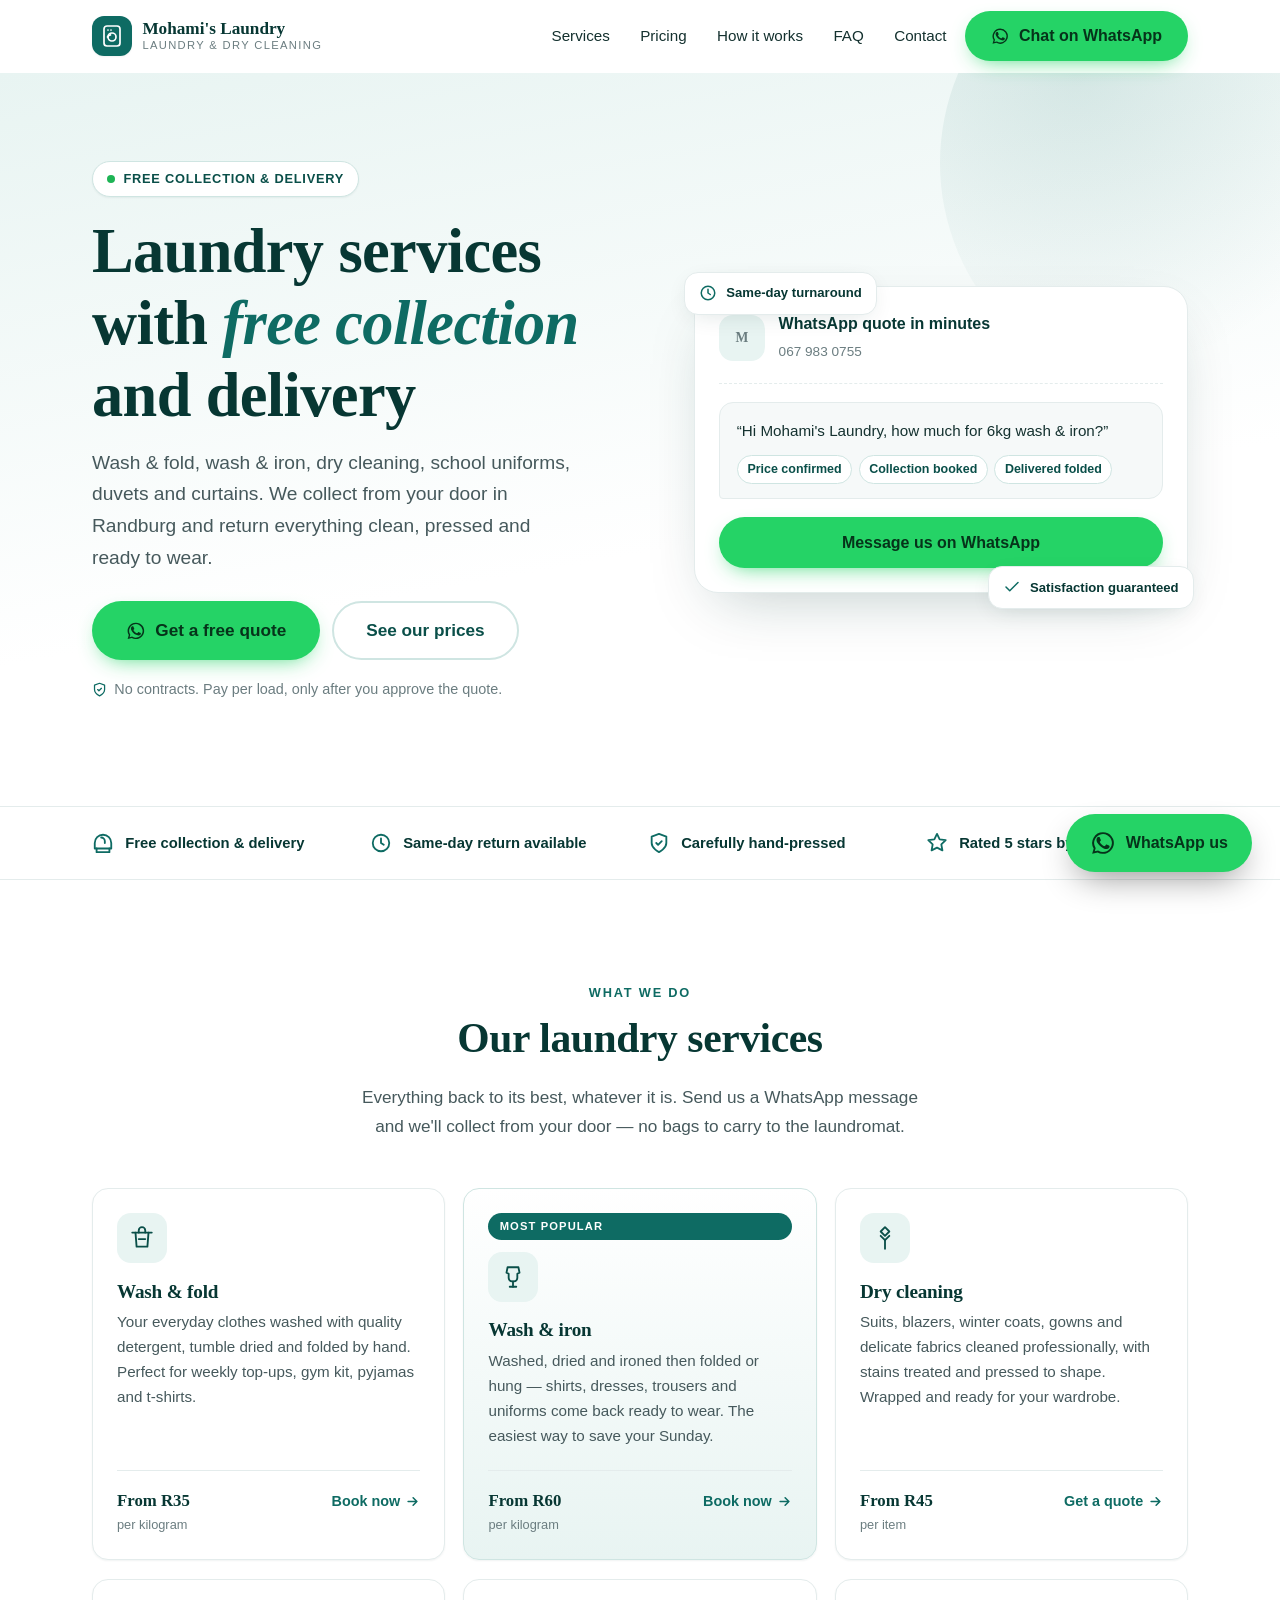
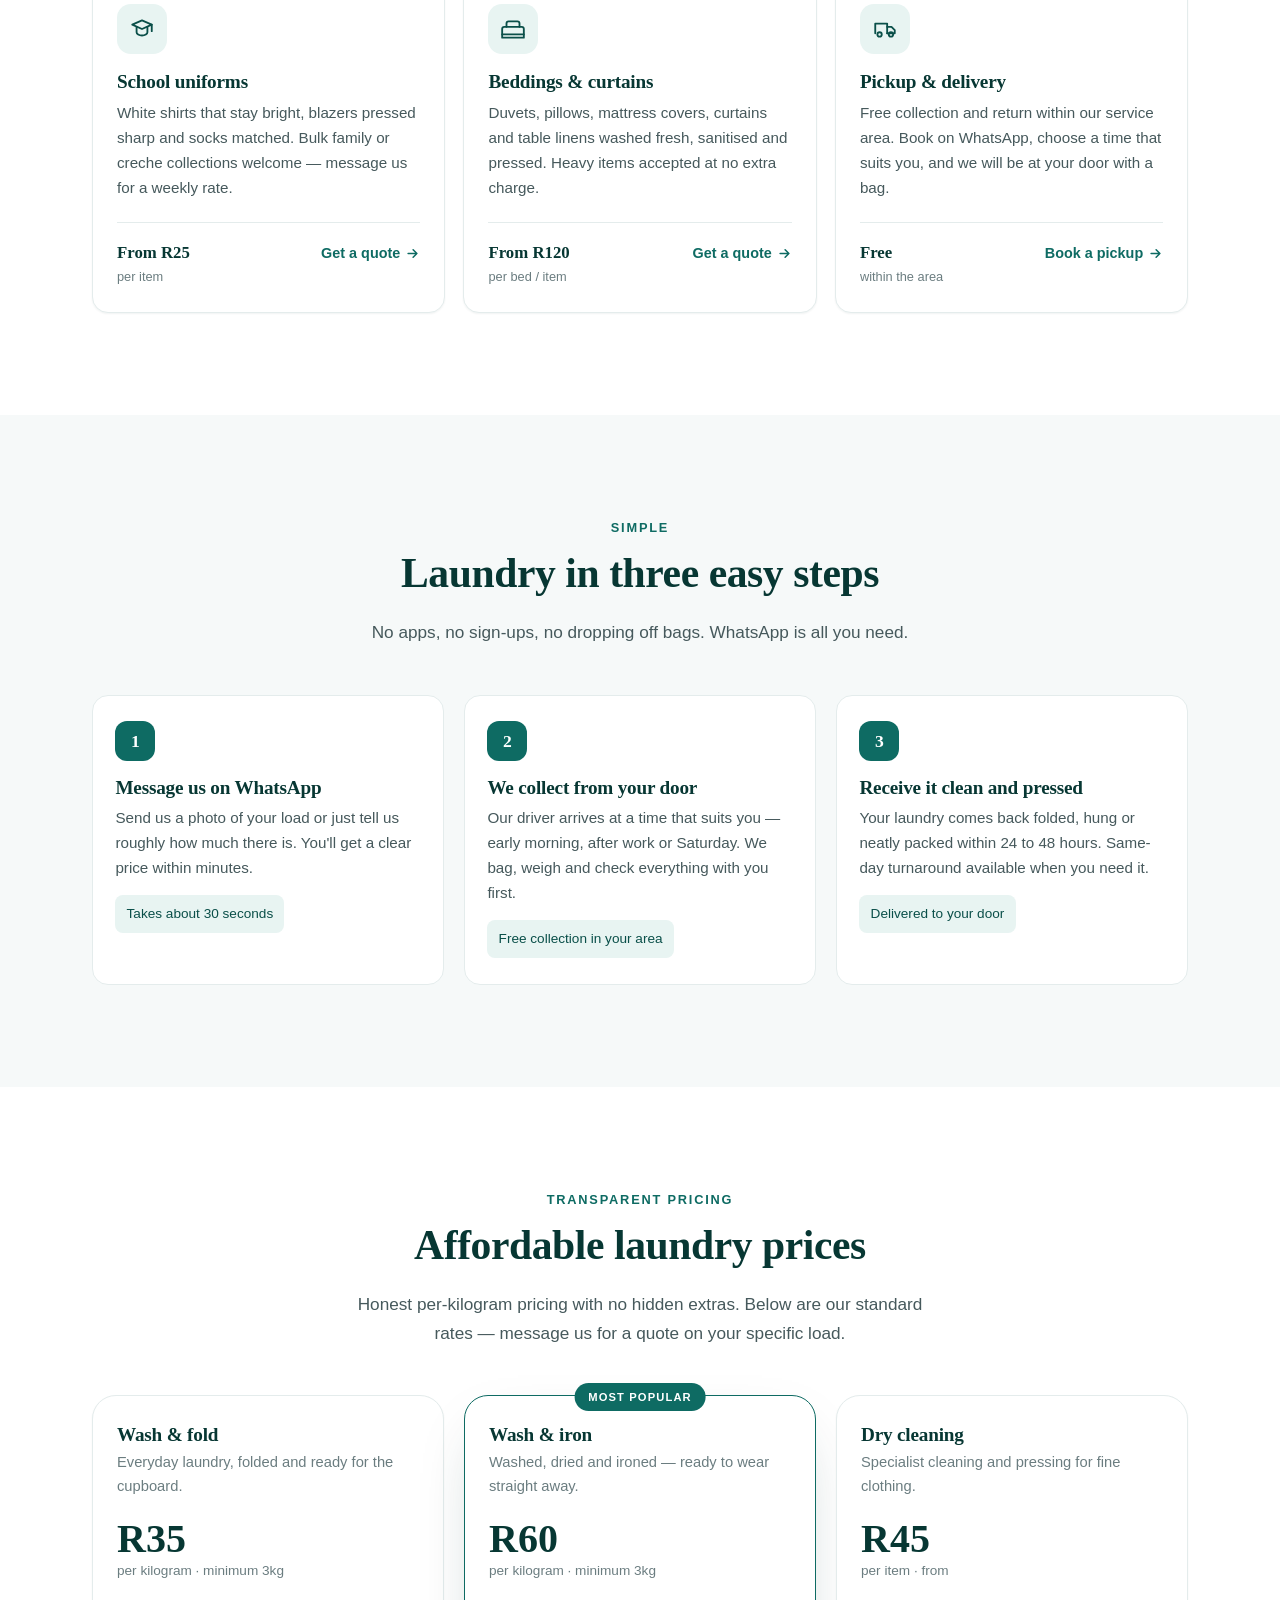
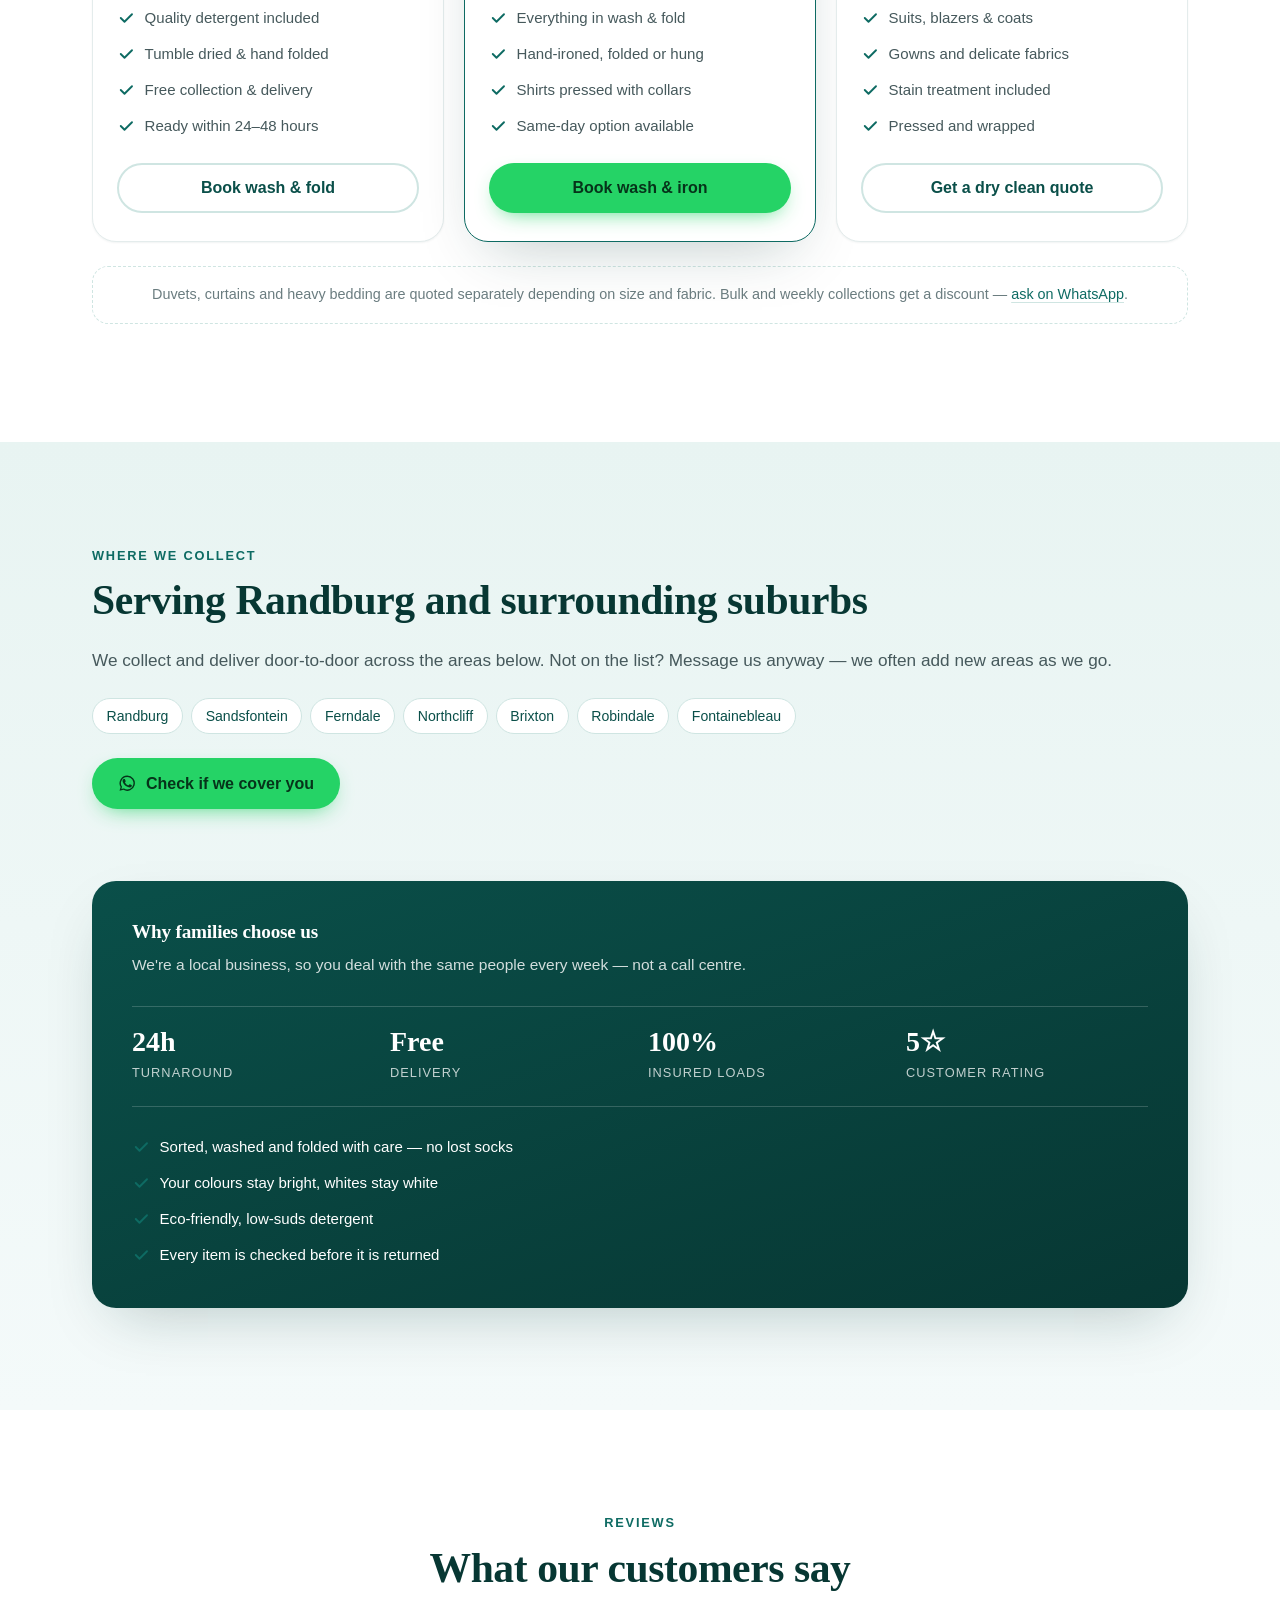
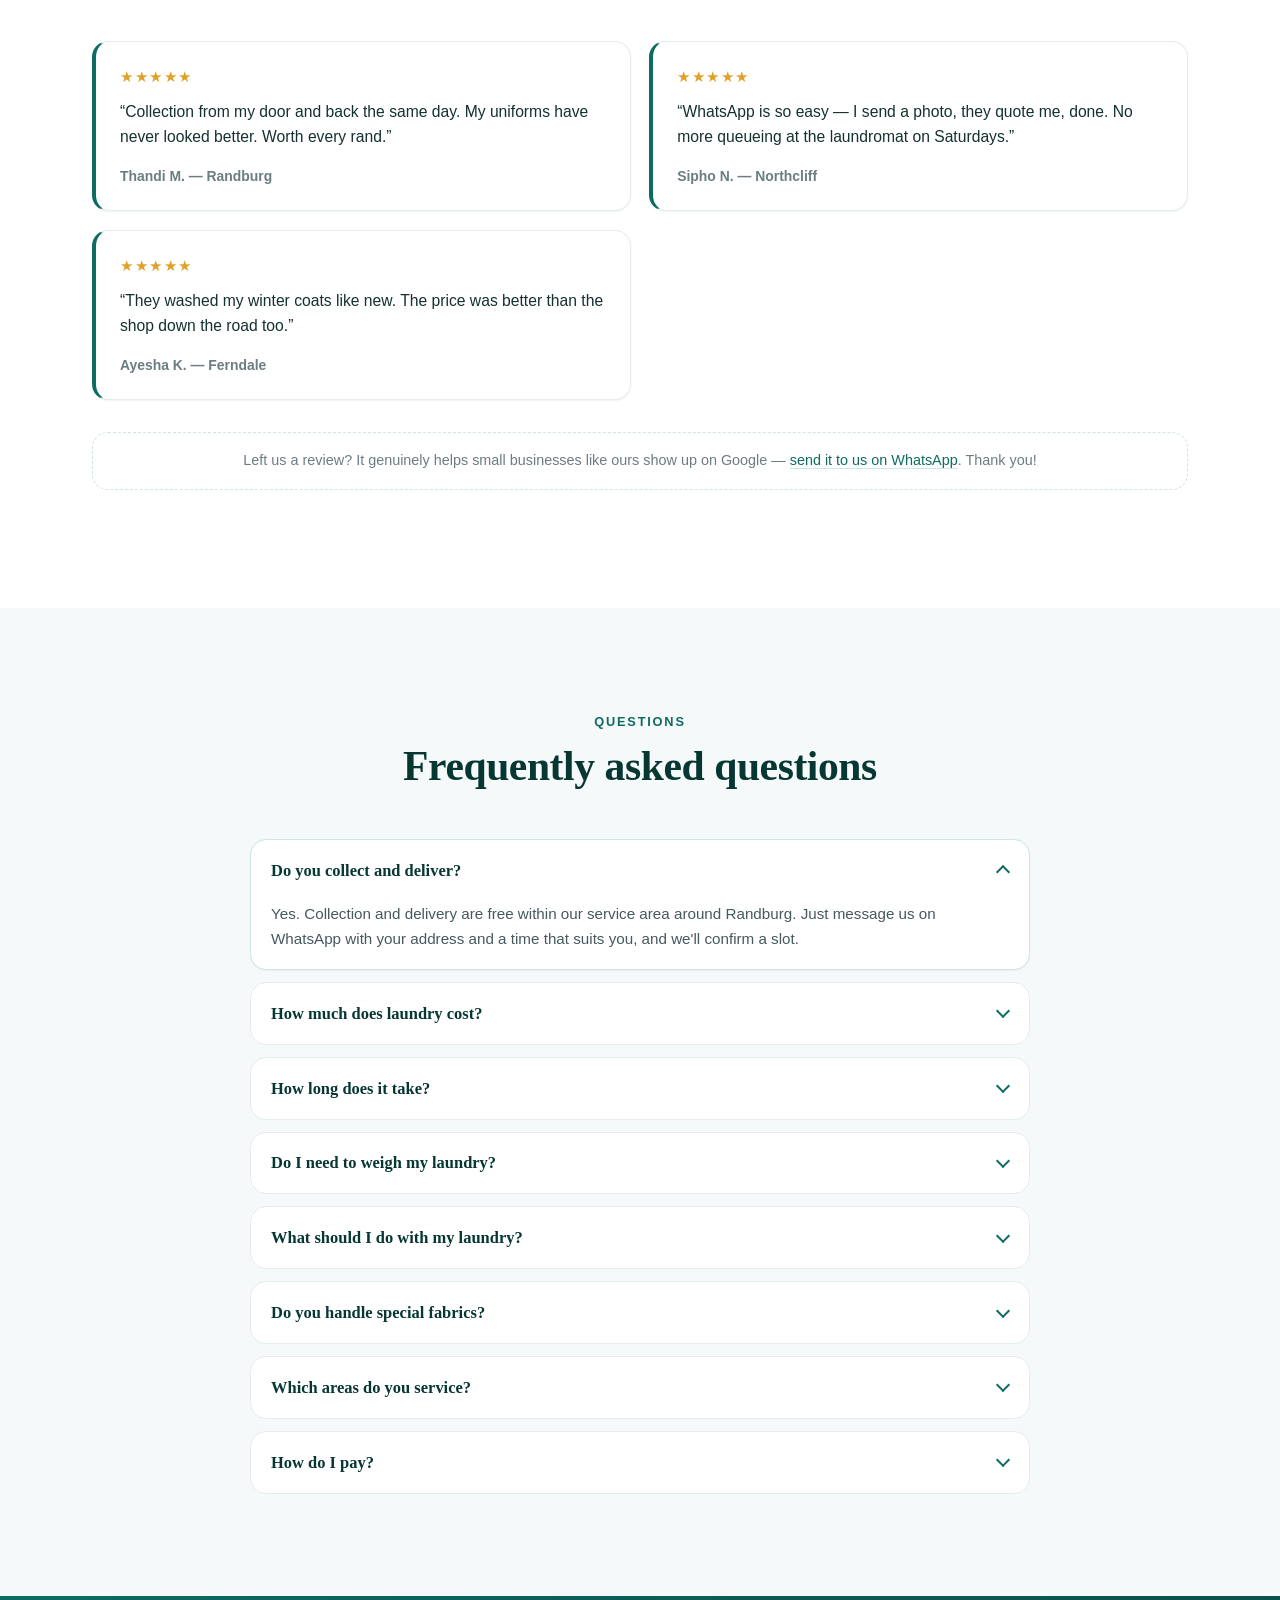
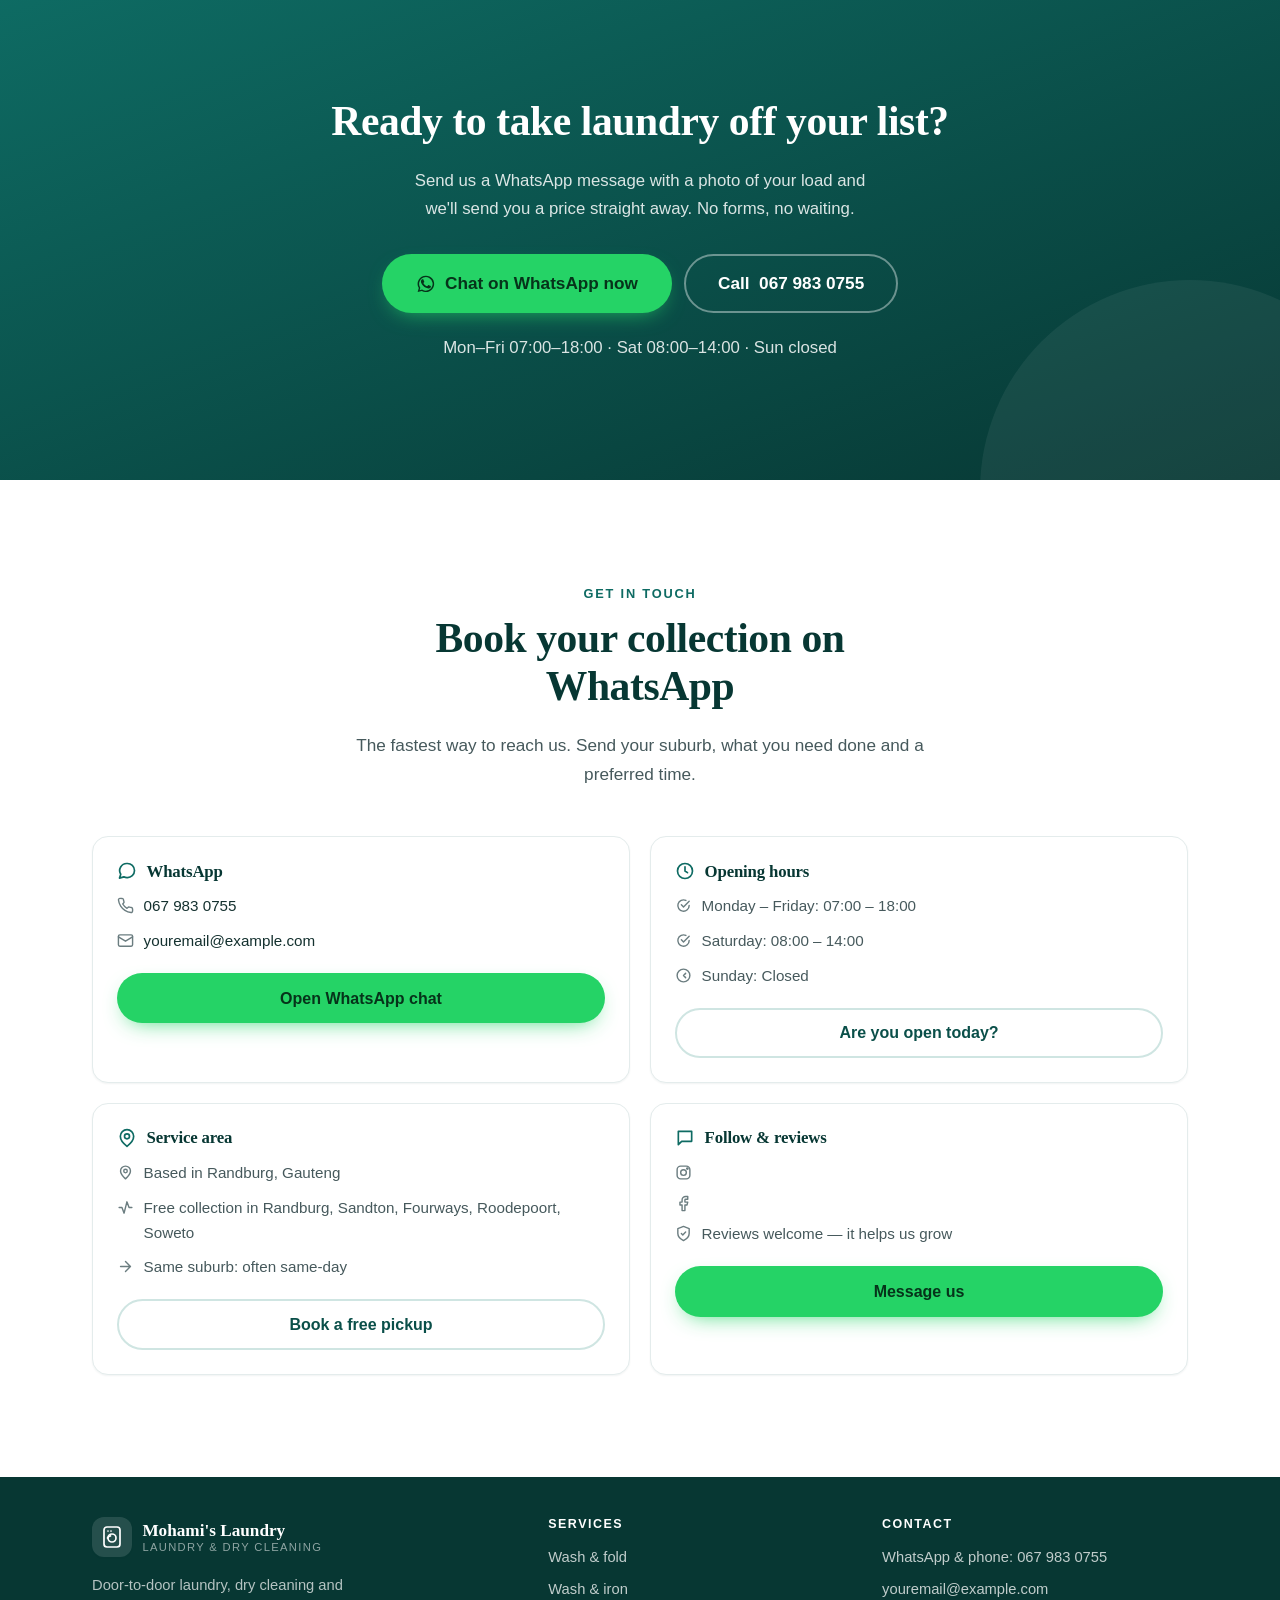
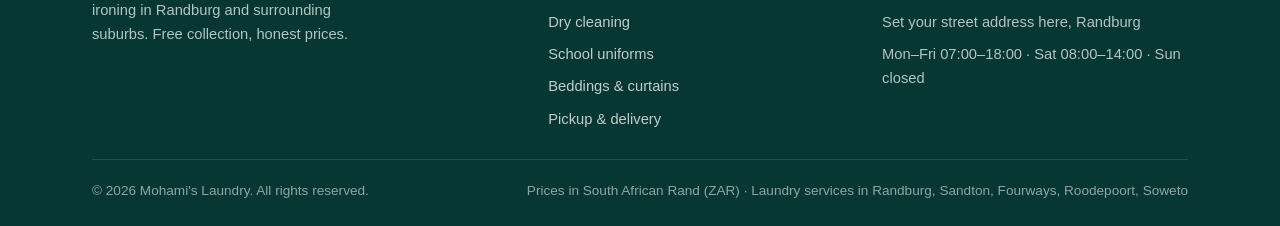
==== index.html @ dccacdc5 "Point canonical, sitemap and social tags at the live GitHub Pages URL" ====
<!DOCTYPE html>
<html lang="en-ZA">
<head>
<meta charset="utf-8">
<meta name="viewport" content="width=device-width, initial-scale=1">
<title>Laundry Services in Randburg | Mohami's Laundry</title>
<meta name="description" content="Free laundry collection &amp; delivery in Randburg, Sandton &amp; Fourways. Wash &amp; fold, wash &amp; iron, dry cleaning, school uniforms, duvets &amp; curtains. WhatsApp us for a free quote today.">
<meta name="keywords" content="laundry services, laundry delivery, wash and fold, wash and iron, ironing service, dry cleaning, school uniforms laundry, duvet washing, curtain washing, laundry collection Randburg, laundry near me">
<meta name="author" content="Mohami's Laundry">
<meta name="robots" content="index, follow, max-image-preview:large">
<meta name="theme-color" content="#0e6b63">

<!-- Local business hints for search engines -->
<meta name="geo.region" content="ZA-GP">
<meta name="geo.placename" content="Randburg">
<meta name="ICBM" content="region: ZA, locality: Randburg">

<!-- Open Graph / social sharing (WhatsApp previews look better with this) -->
<meta property="og:type" content="website">
<meta property="og:site_name" content="Mohami's Laundry">
<meta property="og:title" content="Laundry Services with Free Collection &amp; Delivery | Mohami's Laundry">
<meta property="og:description" content="Wash &amp; fold, wash &amp; iron, dry cleaning, school uniforms, duvets and curtains. Message us on WhatsApp for a free quote.">
<meta property="og:url" content="https://neomogorosi74.github.io/laundry/">
<meta property="og:image" content="https://neomogorosi74.github.io/laundry/og-image.png">
<meta property="og:locale" content="en_ZA">
<meta name="twitter:card" content="summary_large_image">
<meta name="twitter:title" content="Mohami's Laundry — Laundry Services with Free Collection &amp; Delivery">
<meta name="twitter:description" content="Wash &amp; fold, wash &amp; iron, dry cleaning, school uniforms, duvets and curtains. Free quote on WhatsApp.">
<meta name="twitter:image" content="https://neomogorosi74.github.io/laundry/og-image.png">

<link rel="canonical" href="https://neomogorosi74.github.io/laundry/">
<link rel="icon" href="favicon.svg" type="image/svg+xml">
<link rel="apple-touch-icon" href="favicon.svg">
<link rel="stylesheet" href="styles.css">
</head>
<body>

<a class="skip-link" href="#main">Skip to content</a>

<!-- ============================== HEADER ============================== -->
<header class="header">
  <div class="wrap header__inner">
    <a class="brand" href="#top">
      <span class="brand__mark" aria-hidden="true">
        <svg viewBox="0 0 24 24" fill="none" stroke="currentColor" stroke-width="1.7" stroke-linecap="round" stroke-linejoin="round">
          <rect x="4" y="2" width="16" height="20" rx="3"></rect>
          <circle cx="12" cy="13" r="4"></circle>
          <path d="M8 6h.01M11 6h.01M7.5 13a4.5 4.5 0 0 1 3-2.2"></path>
        </svg>
      </span>
      <span class="brand__text">
        <span class="brand__name" data-bind="business">Mohami's Laundry</span>
        <span class="brand__tag">Laundry &amp; Dry Cleaning</span>
      </span>
    </a>

    <nav class="nav" aria-label="Main">
      <a href="#services">Services</a>
      <a href="#pricing">Pricing</a>
      <a href="#how">How it works</a>
      <a href="#faq">FAQ</a>
      <a href="#contact">Contact</a>
    </nav>

    <a class="btn btn--wa header__cta" href="#contact" data-wa="default">
      <svg class="icon" viewBox="0 0 24 24" fill="currentColor" aria-hidden="true"><path d="M17.47 14.38c-.3-.15-1.76-.87-2.03-.97-.27-.1-.47-.15-.67.15-.2.3-.77.96-.94 1.16-.17.2-.35.22-.65.08-.3-.15-1.26-.46-2.4-1.48-.89-.79-1.49-1.77-1.66-2.07-.17-.3-.02-.46.13-.61.14-.13.3-.35.45-.52.15-.17.2-.3.3-.5.1-.2.05-.37-.02-.52-.08-.15-.67-1.61-.92-2.21-.24-.58-.49-.5-.67-.51h-.57c-.2 0-.52.07-.79.37-.27.3-1.04 1.02-1.04 2.48s1.06 2.88 1.21 3.08c.15.2 2.1 3.2 5.08 4.49.71.31 1.26.49 1.69.63.71.23 1.36.2 1.87.12.57-.09 1.76-.72 2.01-1.41.25-.7.25-1.29.17-1.42-.07-.13-.27-.2-.57-.35zM12 2a10 10 0 0 0-8.6 15.1L2 22l5.05-1.32A10 10 0 1 0 12 2zm0 18.2a8.2 8.2 0 0 1-4.18-1.15l-.3-.18-3.1.81.83-3.02-.2-.31A8.2 8.2 0 1 1 12 20.2z"/></svg>
      Chat on WhatsApp
    </a>

    <button class="burger" type="button" aria-expanded="false" aria-controls="mobile-menu" aria-label="Open menu">
      <span></span><span></span><span></span>
    </button>
  </div>

  <div class="mobile-menu" id="mobile-menu">
    <a href="#services">Services</a>
    <a href="#pricing">Pricing</a>
    <a href="#how">How it works</a>
    <a href="#faq">FAQ</a>
    <a href="#contact">Contact</a>
    <a class="btn btn--wa btn--block" href="#contact" data-wa="default">Chat on WhatsApp</a>
  </div>
</header>

<main id="main">
<span id="top"></span>

<!-- ============================== HERO ============================== -->
<section class="hero">
  <div class="wrap hero__inner">
    <div class="hero__copy">
      <span class="eyebrow"><span class="dot"></span> Free collection &amp; delivery</span>
      <h1>Laundry services with <em>free collection</em> and delivery</h1>
      <p class="hero__lead">
        Wash &amp; fold, wash &amp; iron, dry cleaning, school uniforms, duvets and curtains.
        We collect from your door in <span data-bind="city">Randburg</span> and return everything
        clean, pressed and ready to wear.
      </p>
      <div class="hero__actions">
        <a class="btn btn--wa btn--lg" href="#contact" data-wa="default">
          <svg class="icon" viewBox="0 0 24 24" fill="currentColor" aria-hidden="true"><path d="M17.47 14.38c-.3-.15-1.76-.87-2.03-.97-.27-.1-.47-.15-.67.15-.2.3-.77.96-.94 1.16-.17.2-.35.22-.65.08-.3-.15-1.26-.46-2.4-1.48-.89-.79-1.49-1.77-1.66-2.07-.17-.3-.02-.46.13-.61.14-.13.3-.35.45-.52.15-.17.2-.3.3-.5.1-.2.05-.37-.02-.52-.08-.15-.67-1.61-.92-2.21-.24-.58-.49-.5-.67-.51h-.57c-.2 0-.52.07-.79.37-.27.3-1.04 1.02-1.04 2.48s1.06 2.88 1.21 3.08c.15.2 2.1 3.2 5.08 4.49.71.31 1.26.49 1.69.63.71.23 1.36.2 1.87.12.57-.09 1.76-.72 2.01-1.41.25-.7.25-1.29.17-1.42-.07-.13-.27-.2-.57-.35zM12 2a10 10 0 0 0-8.6 15.1L2 22l5.05-1.32A10 10 0 1 0 12 2zm0 18.2a8.2 8.2 0 0 1-4.18-1.15l-.3-.18-3.1.81.83-3.02-.2-.31A8.2 8.2 0 1 1 12 20.2z"/></svg>
          Get a free quote
        </a>
        <a class="btn btn--ghost btn--lg" href="#pricing">See our prices</a>
      </div>
      <p class="hero__note">
        <svg viewBox="0 0 24 24" fill="none" stroke="currentColor" stroke-width="2" stroke-linecap="round" stroke-linejoin="round" aria-hidden="true"><path d="M12 22s8-4 8-10V5l-8-3-8 3v7c0 6 8 10 8 10z"/><path d="M9 12l2 2 4-4"/></svg>
        No contracts. Pay per load, only after you approve the quote.
      </p>
    </div>

    <div class="hero__media">
      <div class="hero__card">
        <div class="hero__card-head">
          <span class="hero__avatar" aria-hidden="true">M</span>
          <div>
            <strong>WhatsApp quote in minutes</strong>
            <span data-bind="phone">067 983 0755</span>
          </div>
        </div>
        <div class="hero__msg">
          &ldquo;Hi <span data-bind="business">Mohami's Laundry</span>, how much for 6kg wash &amp; iron?&rdquo;
          <div class="ticks">
            <span class="tick">Price confirmed</span>
            <span class="tick">Collection booked</span>
            <span class="tick">Delivered folded</span>
          </div>
        </div>
        <a class="btn btn--wa btn--block" href="#contact" data-wa="washIron">Message us on WhatsApp</a>
      </div>
      <span class="hero__float hero__float--tl" aria-hidden="true">
        <svg viewBox="0 0 24 24" fill="none" stroke="currentColor" stroke-width="2" stroke-linecap="round" stroke-linejoin="round"><circle cx="12" cy="12" r="9"/><path d="M12 7v5l3 2"/></svg>
        Same-day turnaround
      </span>
      <span class="hero__float hero__float--br" aria-hidden="true">
        <svg viewBox="0 0 24 24" fill="none" stroke="currentColor" stroke-width="2" stroke-linecap="round" stroke-linejoin="round"><path d="M20 6L9 17l-5-5"/></svg>
        Satisfaction guaranteed
      </span>
    </div>
  </div>
</section>

<!-- ============================== TRUST STRIP ============================== -->
<div class="trust">
  <div class="wrap trust__grid">
    <div class="trust__item">
      <svg viewBox="0 0 24 24" fill="none" stroke="currentColor" stroke-width="2" stroke-linecap="round" stroke-linejoin="round" aria-hidden="true"><path d="M5 18H3v-6a9 9 0 0 1 18 0v6h-2"/><path d="M5 18h14v4H5z"/><path d="M10 6a4 4 0 0 1 4 4v2"/></svg>
      Free collection &amp; delivery
    </div>
    <div class="trust__item">
      <svg viewBox="0 0 24 24" fill="none" stroke="currentColor" stroke-width="2" stroke-linecap="round" stroke-linejoin="round" aria-hidden="true"><circle cx="12" cy="12" r="9"/><path d="M12 7v5l3 2"/></svg>
      Same-day return available
    </div>
    <div class="trust__item">
      <svg viewBox="0 0 24 24" fill="none" stroke="currentColor" stroke-width="2" stroke-linecap="round" stroke-linejoin="round" aria-hidden="true"><path d="M12 22s8-4 8-10V5l-8-3-8 3v7c0 6 8 10 8 10z"/><path d="M9 12l2 2 4-4"/></svg>
      Carefully hand-pressed
    </div>
    <div class="trust__item">
      <svg viewBox="0 0 24 24" fill="none" stroke="currentColor" stroke-width="2" stroke-linecap="round" stroke-linejoin="round" aria-hidden="true"><path d="M12 2l2.9 6 6.6.9-4.8 4.6 1.2 6.5L12 17l-5.9 3 1.2-6.5L2.5 8.9 9.1 8z"/></svg>
      Rated 5 stars by customers
    </div>
  </div>
</div>

<!-- ============================== SERVICES ============================== -->
<section class="section" id="services">
  <div class="wrap">
    <div class="section__head section__head--center">
      <span class="section__kicker">What we do</span>
      <h2>Our laundry services</h2>
      <p class="lede">
        Everything back to its best, whatever it is. Send us a WhatsApp message and we'll
        collect from your door — no bags to carry to the laundromat.
      </p>
    </div>

    <div class="cards">
      <article class="card reveal" data-service="Wash and fold" data-service-desc="Everyday laundry washed, dried and neatly folded." data-service-price="From R35/kg">
        <div class="card__icon">
          <svg viewBox="0 0 24 24" fill="none" stroke="currentColor" stroke-width="1.7" stroke-linecap="round" stroke-linejoin="round" aria-hidden="true"><path d="M3 7h18"/><path d="M6 7l1 13h10l1-13"/><path d="M9 7V5a3 3 0 0 1 6 0v2"/><path d="M9 13h6"/></svg>
        </div>
        <h3>Wash &amp; fold</h3>
        <p>Your everyday clothes washed with quality detergent, tumble dried and folded by hand. Perfect for weekly top-ups, gym kit, pyjamas and t-shirts.</p>
        <div class="card__meta">
          <span class="card__price">From R35<small>per kilogram</small></span>
          <a class="card__link" href="#contact" data-wa="washFold">Book now
            <svg viewBox="0 0 24 24" fill="none" stroke="currentColor" stroke-width="2.5" stroke-linecap="round" stroke-linejoin="round" aria-hidden="true"><path d="M5 12h14M13 6l6 6-6 6"/></svg>
          </a>
        </div>
      </article>

      <article class="card card--feature reveal" data-service="Wash and iron" data-service-desc="Laundry washed, dried and ironed, folded and packed." data-service-price="From R60/kg">
        <span class="badge">Most popular</span>
        <div class="card__icon">
          <svg viewBox="0 0 24 24" fill="none" stroke="currentColor" stroke-width="1.7" stroke-linecap="round" stroke-linejoin="round" aria-hidden="true"><path d="M7 3h10l1 5-2 1v4a3 3 0 0 1-3 3h-2a3 3 0 0 1-3-3V9L6 8z"/><path d="M9 21h6"/><path d="M12 16v5"/></svg>
        </div>
        <h3>Wash &amp; iron</h3>
        <p>Washed, dried and ironed then folded or hung — shirts, dresses, trousers and uniforms come back ready to wear. The easiest way to save your Sunday.</p>
        <div class="card__meta">
          <span class="card__price">From R60<small>per kilogram</small></span>
          <a class="card__link" href="#contact" data-wa="washIron">Book now
            <svg viewBox="0 0 24 24" fill="none" stroke="currentColor" stroke-width="2.5" stroke-linecap="round" stroke-linejoin="round" aria-hidden="true"><path d="M5 12h14M13 6l6 6-6 6"/></svg>
          </a>
        </div>
      </article>

      <article class="card reveal" data-service="Dry cleaning" data-service-desc="Specialist dry cleaning for suits, coats, gowns and delicate fabrics." data-service-price="From R45/item">
        <div class="card__icon">
          <svg viewBox="0 0 24 24" fill="none" stroke="currentColor" stroke-width="1.7" stroke-linecap="round" stroke-linejoin="round" aria-hidden="true"><path d="M12 2l4 4-4 4-4-4z"/><path d="M8 10l4 4 4-4"/><path d="M12 14v8"/></svg>
        </div>
        <h3>Dry cleaning</h3>
        <p>Suits, blazers, winter coats, gowns and delicate fabrics cleaned professionally, with stains treated and pressed to shape. Wrapped and ready for your wardrobe.</p>
        <div class="card__meta">
          <span class="card__price">From R45<small>per item</small></span>
          <a class="card__link" href="#contact" data-wa="dryClean">Get a quote
            <svg viewBox="0 0 24 24" fill="none" stroke="currentColor" stroke-width="2.5" stroke-linecap="round" stroke-linejoin="round" aria-hidden="true"><path d="M5 12h14M13 6l6 6-6 6"/></svg>
          </a>
        </div>
      </article>

      <article class="card reveal" data-service="School uniforms" data-service-desc="Bulk washing and ironing of school wear, blazers and sports kit." data-service-price="From R25/item">
        <div class="card__icon">
          <svg viewBox="0 0 24 24" fill="none" stroke="currentColor" stroke-width="1.7" stroke-linecap="round" stroke-linejoin="round" aria-hidden="true"><path d="M3 8l9-4 9 4-9 4z"/><path d="M21 8v6"/><path d="M7 10v5c0 1.5 2.2 3 5 3s5-1.5 5-3v-5"/></svg>
        </div>
        <h3>School uniforms</h3>
        <p>White shirts that stay bright, blazers pressed sharp and socks matched. Bulk family or creche collections welcome — message us for a weekly rate.</p>
        <div class="card__meta">
          <span class="card__price">From R25<small>per item</small></span>
          <a class="card__link" href="#contact" data-wa="school">Get a quote
            <svg viewBox="0 0 24 24" fill="none" stroke="currentColor" stroke-width="2.5" stroke-linecap="round" stroke-linejoin="round" aria-hidden="true"><path d="M5 12h14M13 6l6 6-6 6"/></svg>
          </a>
        </div>
      </article>

      <article class="card reveal" data-service="Beddings and curtains" data-service-desc="Duvets, pillows, mattress covers, curtains and linen washed and pressed." data-service-price="From R120/bed">
        <div class="card__icon">
          <svg viewBox="0 0 24 24" fill="none" stroke="currentColor" stroke-width="1.7" stroke-linecap="round" stroke-linejoin="round" aria-hidden="true"><path d="M2 17v-5a2 2 0 0 1 2-2h16a2 2 0 0 1 2 2v5"/><path d="M2 17h20v3H2z"/><path d="M6 10V7a2 2 0 0 1 2-2h8a2 2 0 0 1 2 2v3"/></svg>
        </div>
        <h3>Beddings &amp; curtains</h3>
        <p>Duvets, pillows, mattress covers, curtains and table linens washed fresh, sanitised and pressed. Heavy items accepted at no extra charge.</p>
        <div class="card__meta">
          <span class="card__price">From R120<small>per bed / item</small></span>
          <a class="card__link" href="#contact" data-wa="bedding">Get a quote
            <svg viewBox="0 0 24 24" fill="none" stroke="currentColor" stroke-width="2.5" stroke-linecap="round" stroke-linejoin="round" aria-hidden="true"><path d="M5 12h14M13 6l6 6-6 6"/></svg>
          </a>
        </div>
      </article>

      <article class="card reveal" data-service="Collection and delivery" data-service-desc="Door-to-door laundry pickup and return, scheduled around your day." data-service-price="Free">
        <div class="card__icon">
          <svg viewBox="0 0 24 24" fill="none" stroke="currentColor" stroke-width="1.7" stroke-linecap="round" stroke-linejoin="round" aria-hidden="true"><path d="M3 16V7h11v9"/><path d="M14 10h4l3 3v3h-7"/><circle cx="7" cy="17" r="2"/><circle cx="17.5" cy="17" r="2"/></svg>
        </div>
        <h3>Pickup &amp; delivery</h3>
        <p>Free collection and return within our service area. Book on WhatsApp, choose a time that suits you, and we will be at your door with a bag.</p>
        <div class="card__meta">
          <span class="card__price">Free<small>within the area</small></span>
          <a class="card__link" href="#contact" data-wa="pickup">Book a pickup
            <svg viewBox="0 0 24 24" fill="none" stroke="currentColor" stroke-width="2.5" stroke-linecap="round" stroke-linejoin="round" aria-hidden="true"><path d="M5 12h14M13 6l6 6-6 6"/></svg>
          </a>
        </div>
      </article>
    </div>
  </div>
</section>

<!-- ============================== HOW IT WORKS ============================== -->
<section class="section section--alt" id="how">
  <div class="wrap">
    <div class="section__head section__head--center">
      <span class="section__kicker">Simple</span>
      <h2>Laundry in three easy steps</h2>
      <p class="lede">No apps, no sign-ups, no dropping off bags. WhatsApp is all you need.</p>
    </div>

    <div class="steps">
      <div class="step reveal">
        <div class="step__num" aria-hidden="true"></div>
        <h3>Message us on WhatsApp</h3>
        <p>Send us a photo of your load or just tell us roughly how much there is. You'll get a clear price within minutes.</p>
        <span class="step__hint">Takes about 30 seconds</span>
      </div>
      <div class="step reveal">
        <div class="step__num" aria-hidden="true"></div>
        <h3>We collect from your door</h3>
        <p>Our driver arrives at a time that suits you — early morning, after work or Saturday. We bag, weigh and check everything with you first.</p>
        <span class="step__hint">Free collection in your area</span>
      </div>
      <div class="step reveal">
        <div class="step__num" aria-hidden="true"></div>
        <h3>Receive it clean and pressed</h3>
        <p>Your laundry comes back folded, hung or neatly packed within 24 to 48 hours. Same-day turnaround available when you need it.</p>
        <span class="step__hint">Delivered to your door</span>
      </div>
    </div>
  </div>
</section>

<!-- ============================== PRICING ============================== -->
<section class="section" id="pricing">
  <div class="wrap">
    <div class="section__head section__head--center">
      <span class="section__kicker">Transparent pricing</span>
      <h2>Affordable laundry prices</h2>
      <p class="lede">
        Honest per-kilogram pricing with no hidden extras. Below are our standard rates —
        message us for a quote on your specific load.
      </p>
    </div>

    <div class="price-grid">
      <div class="price-card reveal">
        <h3>Wash &amp; fold</h3>
        <p>Everyday laundry, folded and ready for the cupboard.</p>
        <div class="price">R35<small>per kilogram &middot; minimum 3kg</small></div>
        <ul class="price-list">
          <li><svg viewBox="0 0 24 24" fill="none" stroke="currentColor" stroke-width="2.5" stroke-linecap="round" stroke-linejoin="round" aria-hidden="true"><path d="M5 12l5 5L20 7"/></svg> Quality detergent included</li>
          <li><svg viewBox="0 0 24 24" fill="none" stroke="currentColor" stroke-width="2.5" stroke-linecap="round" stroke-linejoin="round" aria-hidden="true"><path d="M5 12l5 5L20 7"/></svg> Tumble dried &amp; hand folded</li>
          <li><svg viewBox="0 0 24 24" fill="none" stroke="currentColor" stroke-width="2.5" stroke-linecap="round" stroke-linejoin="round" aria-hidden="true"><path d="M5 12l5 5L20 7"/></svg> Free collection &amp; delivery</li>
          <li><svg viewBox="0 0 24 24" fill="none" stroke="currentColor" stroke-width="2.5" stroke-linecap="round" stroke-linejoin="round" aria-hidden="true"><path d="M5 12l5 5L20 7"/></svg> Ready within 24&ndash;48 hours</li>
        </ul>
        <a class="btn btn--ghost btn--block" href="#contact" data-wa="washFold">Book wash &amp; fold</a>
      </div>

      <div class="price-card price-card--popular reveal">
        <h3>Wash &amp; iron</h3>
        <p>Washed, dried and ironed — ready to wear straight away.</p>
        <div class="price">R60<small>per kilogram &middot; minimum 3kg</small></div>
        <ul class="price-list">
          <li><svg viewBox="0 0 24 24" fill="none" stroke="currentColor" stroke-width="2.5" stroke-linecap="round" stroke-linejoin="round" aria-hidden="true"><path d="M5 12l5 5L20 7"/></svg> Everything in wash &amp; fold</li>
          <li><svg viewBox="0 0 24 24" fill="none" stroke="currentColor" stroke-width="2.5" stroke-linecap="round" stroke-linejoin="round" aria-hidden="true"><path d="M5 12l5 5L20 7"/></svg> Hand-ironed, folded or hung</li>
          <li><svg viewBox="0 0 24 24" fill="none" stroke="currentColor" stroke-width="2.5" stroke-linecap="round" stroke-linejoin="round" aria-hidden="true"><path d="M5 12l5 5L20 7"/></svg> Shirts pressed with collars</li>
          <li><svg viewBox="0 0 24 24" fill="none" stroke="currentColor" stroke-width="2.5" stroke-linecap="round" stroke-linejoin="round" aria-hidden="true"><path d="M5 12l5 5L20 7"/></svg> Same-day option available</li>
        </ul>
        <a class="btn btn--wa btn--block" href="#contact" data-wa="washIron">Book wash &amp; iron</a>
      </div>

      <div class="price-card reveal">
        <h3>Dry cleaning</h3>
        <p>Specialist cleaning and pressing for fine clothing.</p>
        <div class="price">R45<small>per item &middot; from</small></div>
        <ul class="price-list">
          <li><svg viewBox="0 0 24 24" fill="none" stroke="currentColor" stroke-width="2.5" stroke-linecap="round" stroke-linejoin="round" aria-hidden="true"><path d="M5 12l5 5L20 7"/></svg> Suits, blazers &amp; coats</li>
          <li><svg viewBox="0 0 24 24" fill="none" stroke="currentColor" stroke-width="2.5" stroke-linecap="round" stroke-linejoin="round" aria-hidden="true"><path d="M5 12l5 5L20 7"/></svg> Gowns and delicate fabrics</li>
          <li><svg viewBox="0 0 24 24" fill="none" stroke="currentColor" stroke-width="2.5" stroke-linecap="round" stroke-linejoin="round" aria-hidden="true"><path d="M5 12l5 5L20 7"/></svg> Stain treatment included</li>
          <li><svg viewBox="0 0 24 24" fill="none" stroke="currentColor" stroke-width="2.5" stroke-linecap="round" stroke-linejoin="round" aria-hidden="true"><path d="M5 12l5 5L20 7"/></svg> Pressed and wrapped</li>
        </ul>
        <a class="btn btn--ghost btn--block" href="#contact" data-wa="dryClean">Get a dry clean quote</a>
      </div>
    </div>

    <p class="price-note">
      Duvets, curtains and heavy bedding are quoted separately depending on size and fabric.
      Bulk and weekly collections get a discount — <a href="#contact" data-wa="default">ask on WhatsApp</a>.
    </p>
  </div>
</section>

<!-- ============================== AREAS / WHY US ============================== -->
<section class="section section--tint" id="areas">
  <div class="wrap split">
    <div>
      <span class="section__kicker">Where we collect</span>
      <h2>Serving <span data-bind="city">Randburg</span> and surrounding suburbs</h2>
      <p class="lede">
        We collect and deliver door-to-door across the areas below. Not on the list?
        Message us anyway — we often add new areas as we go.
      </p>
      <div class="areas" data-bind="areas"></div>
      <p style="margin-top:1.5rem">
        <a class="btn btn--wa" href="#contact" data-wa="pickup">
          <svg class="icon" viewBox="0 0 24 24" fill="currentColor" aria-hidden="true"><path d="M17.47 14.38c-.3-.15-1.76-.87-2.03-.97-.27-.1-.47-.15-.67.15-.2.3-.77.96-.94 1.16-.17.2-.35.22-.65.08-.3-.15-1.26-.46-2.4-1.48-.89-.79-1.49-1.77-1.66-2.07-.17-.3-.02-.46.13-.61.14-.13.3-.35.45-.52.15-.17.2-.3.3-.5.1-.2.05-.37-.02-.52-.08-.15-.67-1.61-.92-2.21-.24-.58-.49-.5-.67-.51h-.57c-.2 0-.52.07-.79.37-.27.3-1.04 1.02-1.04 2.48s1.06 2.88 1.21 3.08c.15.2 2.1 3.2 5.08 4.49.71.31 1.26.49 1.69.63.71.23 1.36.2 1.87.12.57-.09 1.76-.72 2.01-1.41.25-.7.25-1.29.17-1.42-.07-.13-.27-.2-.57-.35zM12 2a10 10 0 0 0-8.6 15.1L2 22l5.05-1.32A10 10 0 1 0 12 2zm0 18.2a8.2 8.2 0 0 1-4.18-1.15l-.3-.18-3.1.81.83-3.02-.2-.31A8.2 8.2 0 1 1 12 20.2z"/></svg>
          Check if we cover you
        </a>
      </p>
    </div>

    <div class="coverage-card">
      <h3>Why families choose us</h3>
      <p>We're a local business, so you deal with the same people every week — not a call centre.</p>
      <div class="stat-row">
        <div class="stat"><strong>24h</strong><span>Turnaround</span></div>
        <div class="stat"><strong>Free</strong><span>Delivery</span></div>
        <div class="stat"><strong>100%</strong><span>Insured loads</span></div>
        <div class="stat"><strong>5&star;</strong><span>Customer rating</span></div>
      </div>
      <ul class="price-list" style="margin:0">
        <li><svg viewBox="0 0 24 24" fill="none" stroke="currentColor" stroke-width="2.5" stroke-linecap="round" stroke-linejoin="round" aria-hidden="true"><path d="M5 12l5 5L20 7"/></svg> Sorted, washed and folded with care — no lost socks</li>
        <li><svg viewBox="0 0 24 24" fill="none" stroke="currentColor" stroke-width="2.5" stroke-linecap="round" stroke-linejoin="round" aria-hidden="true"><path d="M5 12l5 5L20 7"/></svg> Your colours stay bright, whites stay white</li>
        <li><svg viewBox="0 0 24 24" fill="none" stroke="currentColor" stroke-width="2.5" stroke-linecap="round" stroke-linejoin="round" aria-hidden="true"><path d="M5 12l5 5L20 7"/></svg> Eco-friendly, low-suds detergent</li>
        <li><svg viewBox="0 0 24 24" fill="none" stroke="currentColor" stroke-width="2.5" stroke-linecap="round" stroke-linejoin="round" aria-hidden="true"><path d="M5 12l5 5L20 7"/></svg> Every item is checked before it is returned</li>
      </ul>
    </div>
  </div>
</section>

<!-- ============================== TESTIMONIALS ============================== -->
<section class="section" id="reviews">
  <div class="wrap">
    <div class="section__head section__head--center">
      <span class="section__kicker">Reviews</span>
      <h2>What our customers say</h2>
    </div>
    <div class="quotes">
      <div class="quote reveal">
        <div class="quote__stars" aria-label="5 out of 5 stars">★★★★★</div>
        <p>&ldquo;Collection from my door and back the same day. My uniforms have never looked better. Worth every rand.&rdquo;</p>
        <footer>Thandi M. — Randburg</footer>
      </div>
      <div class="quote reveal">
        <div class="quote__stars" aria-label="5 out of 5 stars">★★★★★</div>
        <p>&ldquo;WhatsApp is so easy — I send a photo, they quote me, done. No more queueing at the laundromat on Saturdays.&rdquo;</p>
        <footer>Sipho N. — Northcliff</footer>
      </div>
      <div class="quote reveal">
        <div class="quote__stars" aria-label="5 out of 5 stars">★★★★★</div>
        <p>&ldquo;They washed my winter coats like new. The price was better than the shop down the road too.&rdquo;</p>
        <footer>Ayesha K. — Ferndale</footer>
      </div>
    </div>
    <p class="price-note" style="margin-top:2rem">
      Left us a review? It genuinely helps small businesses like ours show up on Google —
      <a href="#contact" data-wa="default">send it to us on WhatsApp</a>. Thank you!
    </p>
  </div>
</section>

<!-- ============================== FAQ ============================== -->
<section class="section section--alt" id="faq">
  <div class="wrap">
    <div class="section__head section__head--center">
      <span class="section__kicker">Questions</span>
      <h2>Frequently asked questions</h2>
    </div>

    <div class="faq">
      <details class="reveal" open>
        <summary>Do you collect and deliver?</summary>
        <p class="faq__answer">Yes. Collection and delivery are free within our service area around <span data-bind="city">Randburg</span>. Just message us on WhatsApp with your address and a time that suits you, and we'll confirm a slot.</p>
      </details>
      <details class="reveal">
        <summary>How much does laundry cost?</summary>
        <p class="faq__answer">Wash and fold starts at R35 per kilogram and wash and iron at R60 per kilogram, with dry cleaning from R45 per item. Duvets, curtains and other bulky items are quoted individually. We confirm the full price with you on WhatsApp before we start, so there are no surprises.</p>
      </details>
      <details class="reveal">
        <summary>How long does it take?</summary>
        <p class="faq__answer">Standard turnaround is 24 to 48 hours. Same-day collection and return is available for most orders — book before 10am and we will aim to have your laundry back that afternoon.</p>
      </details>
      <details class="reveal">
        <summary>Do I need to weigh my laundry?</summary>
        <p class="faq__answer">No. Our driver weighs your bag at collection, itemises it with you, and you approve the price before anything is washed. You only pay for what you actually hand over.</p>
      </details>
      <details class="reveal">
        <summary>What should I do with my laundry?</summary>
        <p class="faq__answer">Put it in any bag and leave a note of anything that needs special attention — a stubborn stain, an item you would rather not tumble dry, or a shirt you want extra sharp. If you are unsure, WhatsApp us a photo first.</p>
      </details>
      <details class="reveal">
        <summary>Do you handle special fabrics?</summary>
        <p class="faq__answer">Yes. We dry clean suits, blazers, coats, gowns and delicate fabrics, and we wash and press heavy bedding, curtains and linen. Tell us the fabric if you are unsure and we will advise you on the safest option.</p>
      </details>
      <details class="reveal">
        <summary>Which areas do you service?</summary>
        <p class="faq__answer">We cover <span data-bind="city">Randburg</span> and the surrounding suburbs including <span data-bind="areaKeywords">Randburg, Sandton, Fourways, Roodepoort, Soweto</span>. If your area is not listed, message us — we are often able to add new collection routes.</p>
      </details>
      <details class="reveal">
        <summary>How do I pay?</summary>
        <p class="faq__answer">We accept cash on collection, EFT and card payment on delivery. For regular weekly collections we can set up a monthly invoice. Ask us on WhatsApp for the details.</p>
      </details>
    </div>
  </div>
</section>

<!-- ============================== CTA ============================== -->
<section class="section cta">
  <div class="wrap">
    <h2>Ready to take laundry off your list?</h2>
    <p>Send us a WhatsApp message with a photo of your load and we'll send you a price straight away. No forms, no waiting.</p>
    <div class="cta__actions">
      <a class="btn btn--wa btn--lg" href="#contact" data-wa="default">
        <svg class="icon" viewBox="0 0 24 24" fill="currentColor" aria-hidden="true"><path d="M17.47 14.38c-.3-.15-1.76-.87-2.03-.97-.27-.1-.47-.15-.67.15-.2.3-.77.96-.94 1.16-.17.2-.35.22-.65.08-.3-.15-1.26-.46-2.4-1.48-.89-.79-1.49-1.77-1.66-2.07-.17-.3-.02-.46.13-.61.14-.13.3-.35.45-.52.15-.17.2-.3.3-.5.1-.2.05-.37-.02-.52-.08-.15-.67-1.61-.92-2.21-.24-.58-.49-.5-.67-.51h-.57c-.2 0-.52.07-.79.37-.27.3-1.04 1.02-1.04 2.48s1.06 2.88 1.21 3.08c.15.2 2.1 3.2 5.08 4.49.71.31 1.26.49 1.69.63.71.23 1.36.2 1.87.12.57-.09 1.76-.72 2.01-1.41.25-.7.25-1.29.17-1.42-.07-.13-.27-.2-.57-.35zM12 2a10 10 0 0 0-8.6 15.1L2 22l5.05-1.32A10 10 0 1 0 12 2zm0 18.2a8.2 8.2 0 0 1-4.18-1.15l-.3-.18-3.1.81.83-3.02-.2-.31A8.2 8.2 0 1 1 12 20.2z"/></svg>
        Chat on WhatsApp now
      </a>
      <a class="btn btn--ghost btn--lg" href="#contact" data-tel>Call <span data-bind="phone">067 983 0755</span></a>
    </div>
    <p class="cta__small" data-bind="hours">Mon–Fri 07:00–18:00 · Sat 08:00–14:00 · Sun closed</p>
  </div>
</section>

<!-- ============================== CONTACT ============================== -->
<section class="section" id="contact">
  <div class="wrap">
    <div class="section__head section__head--center">
      <span class="section__kicker">Get in touch</span>
      <h2>Book your collection on WhatsApp</h2>
      <p class="lede">The fastest way to reach us. Send your suburb, what you need done and a preferred time.</p>
    </div>

    <div class="contact-grid">
      <div class="contact-card reveal">
        <h3>
          <svg viewBox="0 0 24 24" fill="none" stroke="currentColor" stroke-width="2" stroke-linecap="round" stroke-linejoin="round" aria-hidden="true"><path d="M21 11.5a8.4 8.4 0 0 1-9 8.4 8.4 8.4 0 0 1-3.8-.9L3 20.5l1.5-4.7A8.4 8.4 0 0 1 12 3a8.4 8.4 0 0 1 9 8.5z"/></svg>
          WhatsApp
        </h3>
        <ul class="contact-list">
          <li>
            <svg viewBox="0 0 24 24" fill="none" stroke="currentColor" stroke-width="2" stroke-linecap="round" stroke-linejoin="round" aria-hidden="true"><path d="M22 16.9v3a2 2 0 0 1-2.2 2 19.8 19.8 0 0 1-8.6-3.1 19.5 19.5 0 0 1-6-6A19.8 19.8 0 0 1 2.1 4.2 2 2 0 0 1 4.1 2h3a2 2 0 0 1 2 1.7c.1 1 .4 1.9.7 2.8a2 2 0 0 1-.5 2.1L8.1 9.9a16 16 0 0 0 6 6l1.3-1.2a2 2 0 0 1 2.1-.5c.9.3 1.8.6 2.8.7a2 2 0 0 1 1.7 2z"/></svg>
            <a data-tel href="#contact"><span data-bind="phone">067 983 0755</span></a>
          </li>
          <li>
            <svg viewBox="0 0 24 24" fill="none" stroke="currentColor" stroke-width="2" stroke-linecap="round" stroke-linejoin="round" aria-hidden="true"><rect x="2" y="4" width="20" height="16" rx="2"/><path d="M2 7l10 6 10-6"/></svg>
            <a data-mail href="mailto:youremail@example.com"><span data-bind="email">youremail@example.com</span></a>
          </li>
        </ul>
        <a class="btn btn--wa btn--block" style="margin-top:1.25rem" href="#contact" data-wa="default">Open WhatsApp chat</a>
      </div>

      <div class="contact-card reveal">
        <h3>
          <svg viewBox="0 0 24 24" fill="none" stroke="currentColor" stroke-width="2" stroke-linecap="round" stroke-linejoin="round" aria-hidden="true"><circle cx="12" cy="12" r="9"/><path d="M12 7v5l3 2"/></svg>
          Opening hours
        </h3>
        <ul class="contact-list">
          <li><svg viewBox="0 0 24 24" fill="none" stroke="currentColor" stroke-width="2" stroke-linecap="round" stroke-linejoin="round" aria-hidden="true"><path d="M9 11l3 3 8-8"/><path d="M20 12a8 8 0 1 1-4.6-7.2"/></svg><span>Monday &ndash; Friday: 07:00 &ndash; 18:00</span></li>
          <li><svg viewBox="0 0 24 24" fill="none" stroke="currentColor" stroke-width="2" stroke-linecap="round" stroke-linejoin="round" aria-hidden="true"><path d="M9 11l3 3 8-8"/><path d="M20 12a8 8 0 1 1-4.6-7.2"/></svg><span>Saturday: 08:00 &ndash; 14:00</span></li>
          <li><svg viewBox="0 0 24 24" fill="none" stroke="currentColor" stroke-width="2" stroke-linecap="round" stroke-linejoin="round" aria-hidden="true"><circle cx="12" cy="12" r="9"/><path d="M15 9l-3 3 3 3"/></svg><span>Sunday: Closed</span></li>
        </ul>
        <a class="btn btn--ghost btn--block" style="margin-top:1.25rem" href="#contact" data-wa="hours">Are you open today?</a>
      </div>

      <div class="contact-card reveal">
        <h3>
          <svg viewBox="0 0 24 24" fill="none" stroke="currentColor" stroke-width="2" stroke-linecap="round" stroke-linejoin="round" aria-hidden="true"><path d="M20 10c0 6-8 12-8 12s-8-6-8-12a8 8 0 0 1 16 0z"/><circle cx="12" cy="10" r="3"/></svg>
          Service area
        </h3>
        <ul class="contact-list">
          <li><svg viewBox="0 0 24 24" fill="none" stroke="currentColor" stroke-width="2" stroke-linecap="round" stroke-linejoin="round" aria-hidden="true"><path d="M12 21s-7-6.2-7-11a7 7 0 1 1 14 0c0 4.8-7 11-7 11z"/><circle cx="12" cy="10" r="2.5"/></svg><span>Based in <span data-bind="city">Randburg</span>, <span data-bind="province">Gauteng</span></span></li>
          <li><svg viewBox="0 0 24 24" fill="none" stroke="currentColor" stroke-width="2" stroke-linecap="round" stroke-linejoin="round" aria-hidden="true"><path d="M3 12h4l3 8 4-16 3 8h4"/></svg><span>Free collection in <span data-bind="areaKeywords">Randburg, Sandton, Fourways, Roodepoort, Soweto</span></span></li>
          <li><svg viewBox="0 0 24 24" fill="none" stroke="currentColor" stroke-width="2" stroke-linecap="round" stroke-linejoin="round" aria-hidden="true"><path d="M5 12h14M12 5l7 7-7 7"/></svg><span>Same suburb: often same-day</span></li>
        </ul>
        <a class="btn btn--ghost btn--block" style="margin-top:1.25rem" href="#contact" data-wa="pickup">Book a free pickup</a>
      </div>

      <div class="contact-card reveal">
        <h3>
          <svg viewBox="0 0 24 24" fill="none" stroke="currentColor" stroke-width="2" stroke-linecap="round" stroke-linejoin="round" aria-hidden="true"><path d="M4 4h16v12H8l-4 4z"/></svg>
          Follow &amp; reviews
        </h3>
        <ul class="contact-list">
          <li><svg viewBox="0 0 24 24" fill="none" stroke="currentColor" stroke-width="2" stroke-linecap="round" stroke-linejoin="round" aria-hidden="true"><rect x="3" y="3" width="18" height="18" rx="5"/><circle cx="12" cy="12" r="4"/><circle cx="17.5" cy="6.5" r="1"/></svg><a data-social="instagram" href="#" hidden>Instagram</a></li>
          <li><svg viewBox="0 0 24 24" fill="none" stroke="currentColor" stroke-width="2" stroke-linecap="round" stroke-linejoin="round" aria-hidden="true"><path d="M18 2h-3a5 5 0 0 0-5 5v3H7v4h3v8h4v-8h3l1-4h-4V7a1 1 0 0 1 1-1h3z"/></svg><a data-social="facebook" href="#" hidden>Facebook</a></li>
          <li><svg viewBox="0 0 24 24" fill="none" stroke="currentColor" stroke-width="2" stroke-linecap="round" stroke-linejoin="round" aria-hidden="true"><path d="M12 22s8-4 8-10V5l-8-3-8 3v7c0 6 8 10 8 10z"/><path d="M9 12l2 2 4-4"/></svg><span>Reviews welcome — it helps us grow</span></li>
        </ul>
        <a class="btn btn--wa btn--block" style="margin-top:1.25rem" href="#contact" data-wa="default">Message us</a>
      </div>
    </div>
  </div>
</section>

</main>

<!-- ============================== FOOTER ============================== -->
<footer class="footer">
  <div class="wrap">
    <div class="footer__grid">
      <div>
        <a class="brand" href="#top" style="margin-bottom:1rem">
          <span class="brand__mark" aria-hidden="true">
            <svg viewBox="0 0 24 24" fill="none" stroke="currentColor" stroke-width="1.7" stroke-linecap="round" stroke-linejoin="round">
              <rect x="4" y="2" width="16" height="20" rx="3"></rect>
              <circle cx="12" cy="13" r="4"></circle>
              <path d="M8 6h.01M11 6h.01M7.5 13a4.5 4.5 0 0 1 3-2.2"></path>
            </svg>
          </span>
          <span class="brand__text">
            <span class="brand__name" data-bind="business">Mohami's Laundry</span>
            <span class="brand__tag">Laundry &amp; Dry Cleaning</span>
          </span>
        </a>
        <p style="max-width:34ch">Door-to-door laundry, dry cleaning and ironing in <span data-bind="city">Randburg</span> and surrounding suburbs. Free collection, honest prices.</p>
      </div>

      <div>
        <h4>Services</h4>
        <ul>
          <li><a href="#services">Wash &amp; fold</a></li>
          <li><a href="#services">Wash &amp; iron</a></li>
          <li><a href="#services">Dry cleaning</a></li>
          <li><a href="#services">School uniforms</a></li>
          <li><a href="#services">Beddings &amp; curtains</a></li>
          <li><a href="#services">Pickup &amp; delivery</a></li>
        </ul>
      </div>

      <div>
        <h4>Contact</h4>
        <ul>
          <li><a data-tel href="#contact">WhatsApp &amp; phone: <span data-bind="phone">067 983 0755</span></a></li>
          <li><a data-mail href="mailto:youremail@example.com"><span data-bind="email">youremail@example.com</span></a></li>
          <li><span data-bind="street">Set your street address here</span>, <span data-bind="city">Randburg</span></li>
          <li><span data-bind="hours">Mon–Fri 07:00–18:00 · Sat 08:00–14:00 · Sun closed</span></li>
          <li><a data-social="instagram" href="#" hidden>Instagram</a><a data-social="facebook" href="#" hidden>Facebook</a></li>
        </ul>
      </div>
    </div>

    <div class="footer__bottom">
      <span>&copy; <span id="year">2026</span> <span data-bind="business">Mohami's Laundry</span>. All rights reserved.</span>
      <span>Prices in South African Rand (ZAR) &middot; Laundry services in <span data-bind="areaKeywords">Randburg, Sandton, Fourways, Roodepoort, Soweto</span></span>
    </div>
  </div>
</footer>

<!-- Sticky WhatsApp button -->
<a class="wa-float" href="#contact" data-wa="default" aria-label="Chat with us on WhatsApp">
  <svg viewBox="0 0 24 24" fill="currentColor" aria-hidden="true"><path d="M17.47 14.38c-.3-.15-1.76-.87-2.03-.97-.27-.1-.47-.15-.67.15-.2.3-.77.96-.94 1.16-.17.2-.35.22-.65.08-.3-.15-1.26-.46-2.4-1.48-.89-.79-1.49-1.77-1.66-2.07-.17-.3-.02-.46.13-.61.14-.13.3-.35.45-.52.15-.17.2-.3.3-.5.1-.2.05-.37-.02-.52-.08-.15-.67-1.61-.92-2.21-.24-.58-.49-.5-.67-.51h-.57c-.2 0-.52.07-.79.37-.27.3-1.04 1.02-1.04 2.48s1.06 2.88 1.21 3.08c.15.2 2.1 3.2 5.08 4.49.71.31 1.26.49 1.69.63.71.23 1.36.2 1.87.12.57-.09 1.76-.72 2.01-1.41.25-.7.25-1.29.17-1.42-.07-.13-.27-.2-.57-.35zM12 2a10 10 0 0 0-8.6 15.1L2 22l5.05-1.32A10 10 0 1 0 12 2zm0 18.2a8.2 8.2 0 0 1-4.18-1.15l-.3-.18-3.1.81.83-3.02-.2-.31A8.2 8.2 0 1 1 12 20.2z"/></svg>
  <span class="wa-float__label">WhatsApp us</span>
</a>

<!-- Review rating data. Only enable after you are verified on Google Business
     Profile AND have real reviews. Edit data-value / data-count. -->
<span id="aggregate-rating" data-value="5" data-count="1" hidden></span>

<script src="site-config.js"></script>
<script src="script.js"></script>
</body>
</html>
---- styles.css ----
/* ==========================================================================
   Mohami's Laundry — Styles
   Palette: white + deep teal, soft shadows, serif headings.
   Mobile-first. No frameworks, no external font files.
   ========================================================================== */

:root {
  --brand: #0e6b63;
  --brand-dark: #0a4f49;
  --brand-darker: #073733;
  --brand-soft: #e8f4f2;
  --brand-line: #cfe5e2;

  --ink: #14312f;
  --body: #46595c;
  --muted: #6b7d80;

  --surface: #ffffff;
  --surface-alt: #f6f9f9;
  --line: #e4ecec;

  --wa: #25d366;
  --wa-dark: #1eb455;

  --radius-sm: 10px;
  --radius: 16px;
  --radius-lg: 24px;

  --shadow-sm: 0 1px 2px rgba(10, 55, 51, 0.06);
  --shadow: 0 6px 24px -8px rgba(10, 55, 51, 0.16);
  --shadow-lg: 0 24px 60px -24px rgba(10, 55, 51, 0.28);

  --serif: Georgia, "Times New Roman", "Iowan Old Style", serif;
  --sans: -apple-system, BlinkMacSystemFont, "Segoe UI", Roboto, "Helvetica Neue", Arial, sans-serif;

  --wrap: 1160px;
  --gutter: 1.25rem;
  --section-y: clamp(3.5rem, 8vw, 6.5rem);
}

*,
*::before,
*::after {
  box-sizing: border-box;
}

html {
  scroll-behavior: smooth;
  -webkit-text-size-adjust: 100%;
}

body {
  margin: 0;
  font-family: var(--sans);
  font-size: 1.0625rem;
  line-height: 1.65;
  color: var(--body);
  background: var(--surface);
  -webkit-font-smoothing: antialiased;
  overflow-x: hidden;
}

img,
svg {
  max-width: 100%;
  display: block;
}

h1,
h2,
h3,
h4 {
  font-family: var(--serif);
  color: var(--brand-darker);
  line-height: 1.15;
  margin: 0 0 0.5em;
  font-weight: 700;
  letter-spacing: -0.01em;
}

h1 {
  font-size: clamp(2.15rem, 6vw, 3.9rem);
}
h2 {
  font-size: clamp(1.75rem, 4vw, 2.6rem);
}
h3 {
  font-size: 1.2rem;
}

p {
  margin: 0 0 1rem;
}

a {
  color: var(--brand);
  text-decoration-color: var(--brand-line);
  text-underline-offset: 3px;
}

:focus-visible {
  outline: 3px solid var(--brand);
  outline-offset: 3px;
  border-radius: 4px;
}

.wrap {
  width: 100%;
  max-width: var(--wrap);
  margin-inline: auto;
  padding-inline: var(--gutter);
}

.section {
  padding-block: var(--section-y);
}

.section--alt {
  background: var(--surface-alt);
}

.section--tint {
  background: linear-gradient(180deg, var(--brand-soft) 0%, #f4fafa 100%);
}

.skip-link {
  position: absolute;
  left: -9999px;
  top: 0;
  background: var(--brand-dark);
  color: #fff;
  padding: 0.75rem 1.25rem;
  z-index: 999;
}

.skip-link:focus {
  left: 0.5rem;
  top: 0.5rem;
}

/* --------------------------------------------------------------------------
   Buttons
   -------------------------------------------------------------------------- */

.btn {
  display: inline-flex;
  align-items: center;
  justify-content: center;
  gap: 0.6rem;
  padding: 0.85rem 1.5rem;
  border-radius: 999px;
  border: 2px solid transparent;
  font-family: var(--sans);
  font-size: 1rem;
  font-weight: 600;
  line-height: 1.2;
  text-decoration: none;
  cursor: pointer;
  transition: transform 0.16s ease, box-shadow 0.16s ease, background-color 0.16s ease,
    color 0.16s ease, border-color 0.16s ease;
  white-space: nowrap;
}

.btn:hover {
  transform: translateY(-2px);
}

.btn:active {
  transform: translateY(0);
}

.btn--wa {
  background: var(--wa);
  color: #06331a;
  box-shadow: 0 8px 22px -10px rgba(37, 211, 102, 0.9);
}

.btn--wa:hover {
  background: var(--wa-dark);
  color: #fff;
}

.btn--brand {
  background: var(--brand);
  color: #fff;
  box-shadow: 0 10px 24px -12px rgba(14, 107, 99, 0.9);
}

.btn--brand:hover {
  background: var(--brand-dark);
  color: #fff;
}

.btn--ghost {
  background: transparent;
  color: var(--brand-dark);
  border-color: var(--brand-line);
}

.btn--ghost:hover {
  border-color: var(--brand);
  background: var(--brand-soft);
  color: var(--brand-darker);
}

.btn--block {
  width: 100%;
}

.btn--lg {
  padding: 1.05rem 2rem;
  font-size: 1.075rem;
}

.btn .icon {
  width: 1.15em;
  height: 1.15em;
  flex: none;
}

/* --------------------------------------------------------------------------
   Header
   -------------------------------------------------------------------------- */

.header {
  position: sticky;
  top: 0;
  z-index: 60;
  background: rgba(255, 255, 255, 0.92);
  backdrop-filter: saturate(160%) blur(12px);
  -webkit-backdrop-filter: saturate(160%) blur(12px);
  border-bottom: 1px solid transparent;
  transition: border-color 0.2s ease, box-shadow 0.2s ease;
}

.header.is-stuck {
  border-bottom-color: var(--line);
  box-shadow: var(--shadow-sm);
}

.header__inner {
  display: flex;
  align-items: center;
  gap: 1rem;
  min-height: 72px;
}

.brand {
  display: flex;
  align-items: center;
  gap: 0.65rem;
  text-decoration: none;
  margin-right: auto;
  flex: none;
}

.brand__mark {
  width: 40px;
  height: 40px;
  flex: none;
  border-radius: 12px;
  background: var(--brand);
  display: grid;
  place-items: center;
  color: #fff;
  box-shadow: var(--shadow-sm);
}

.brand__mark svg {
  width: 24px;
  height: 24px;
}

.brand__text {
  display: flex;
  flex-direction: column;
  line-height: 1.1;
}

.brand__name {
  font-family: var(--serif);
  font-weight: 700;
  font-size: 1.075rem;
  color: var(--brand-darker);
}

.brand__tag {
  font-size: 0.7rem;
  text-transform: uppercase;
  letter-spacing: 0.12em;
  color: var(--muted);
}

.nav {
  display: none;
}

.nav a {
  color: var(--ink);
  text-decoration: none;
  font-size: 0.95rem;
  font-weight: 500;
  padding: 0.4rem 0.15rem;
  position: relative;
}

.nav a::after {
  content: "";
  position: absolute;
  left: 0;
  bottom: 0;
  height: 2px;
  width: 0;
  background: var(--brand);
  transition: width 0.2s ease;
}

.nav a:hover::after {
  width: 100%;
}

.header__cta {
  display: none;
}

.burger {
  display: inline-flex;
  flex-direction: column;
  justify-content: center;
  gap: 5px;
  width: 44px;
  height: 44px;
  padding: 10px;
  border: 1px solid var(--line);
  border-radius: 12px;
  background: #fff;
  cursor: pointer;
}

.burger span {
  display: block;
  height: 2px;
  background: var(--brand-darker);
  border-radius: 2px;
  transition: transform 0.2s ease, opacity 0.2s ease;
}

.burger[aria-expanded="true"] span:nth-child(1) {
  transform: translateY(7px) rotate(45deg);
}
.burger[aria-expanded="true"] span:nth-child(2) {
  opacity: 0;
}
.burger[aria-expanded="true"] span:nth-child(3) {
  transform: translateY(-7px) rotate(-45deg);
}

.mobile-menu {
  display: none;
  border-top: 1px solid var(--line);
  background: #fff;
  padding: 0.75rem var(--gutter) 1.25rem;
}

.mobile-menu.is-open {
  display: block;
}

.mobile-menu a {
  display: block;
  padding: 0.7rem 0;
  border-bottom: 1px solid var(--line);
  color: var(--ink);
  text-decoration: none;
  font-weight: 500;
}

.mobile-menu .btn {
  margin-top: 1rem;
}

/* --------------------------------------------------------------------------
   Hero
   -------------------------------------------------------------------------- */

.hero {
  position: relative;
  background: linear-gradient(170deg, var(--brand-soft) 0%, #ffffff 62%);
  padding-block: clamp(2.75rem, 7vw, 5.5rem);
  overflow: hidden;
}

.hero::before {
  content: "";
  position: absolute;
  top: -140px;
  right: -120px;
  width: 460px;
  height: 460px;
  border-radius: 50%;
  background: radial-gradient(circle at 30% 30%, rgba(14, 107, 99, 0.12), transparent 68%);
  pointer-events: none;
}

.hero__inner {
  display: grid;
  gap: clamp(2rem, 5vw, 3.5rem);
  align-items: center;
  position: relative;
}

.eyebrow {
  display: inline-flex;
  align-items: center;
  gap: 0.5rem;
  font-size: 0.8rem;
  font-weight: 600;
  letter-spacing: 0.06em;
  text-transform: uppercase;
  color: var(--brand-dark);
  background: #fff;
  border: 1px solid var(--brand-line);
  padding: 0.4rem 0.9rem;
  border-radius: 999px;
  box-shadow: var(--shadow-sm);
  margin-bottom: 1.15rem;
}

.eyebrow .dot {
  width: 8px;
  height: 8px;
  border-radius: 50%;
  background: var(--wa-dark);
  flex: none;
}

.hero h1 {
  margin-bottom: 1rem;
}

.hero h1 em {
  font-style: italic;
  color: var(--brand);
}

.hero__lead {
  font-size: clamp(1.05rem, 2.2vw, 1.2rem);
  max-width: 46ch;
  color: var(--body);
}

.hero__actions {
  display: flex;
  flex-wrap: wrap;
  gap: 0.75rem;
  margin-top: 1.75rem;
}

.hero__note {
  margin-top: 1.15rem;
  font-size: 0.9rem;
  color: var(--muted);
  display: flex;
  align-items: center;
  gap: 0.45rem;
}

.hero__note svg {
  width: 1.05em;
  height: 1.05em;
  color: var(--brand);
  flex: none;
}

.hero__media {
  position: relative;
}

.hero__card {
  background: #fff;
  border: 1px solid var(--line);
  border-radius: var(--radius-lg);
  box-shadow: var(--shadow-lg);
  padding: 1.5rem;
}

.hero__card-head {
  display: flex;
  align-items: center;
  gap: 0.85rem;
  padding-bottom: 1.1rem;
  border-bottom: 1px dashed var(--line);
}

.hero__avatar {
  width: 46px;
  height: 46px;
  flex: none;
  border-radius: 14px;
  background: var(--brand-soft);
  color: var(--brand-dark);
  display: grid;
  place-items: center;
  font-weight: 700;
  font-family: var(--serif);
}

.hero__card-head strong {
  display: block;
  color: var(--brand-darker);
  font-size: 1rem;
}

.hero__card-head span {
  font-size: 0.85rem;
  color: var(--muted);
}

.hero__msg {
  margin: 1.15rem 0;
  background: var(--surface-alt);
  border: 1px solid var(--line);
  border-radius: 14px 14px 14px 4px;
  padding: 0.9rem 1.05rem;
  font-size: 0.95rem;
  color: var(--ink);
}

.hero__msg .ticks {
  display: flex;
  flex-wrap: wrap;
  gap: 0.4rem;
  margin-top: 0.75rem;
}

.tick {
  font-size: 0.78rem;
  font-weight: 600;
  color: var(--brand-dark);
  background: #fff;
  border: 1px solid var(--brand-line);
  border-radius: 999px;
  padding: 0.2rem 0.6rem;
}

.hero__float {
  position: absolute;
  background: #fff;
  border: 1px solid var(--line);
  border-radius: 14px;
  box-shadow: var(--shadow);
  padding: 0.6rem 0.9rem;
  display: flex;
  align-items: center;
  gap: 0.55rem;
  font-size: 0.82rem;
  font-weight: 600;
  color: var(--brand-darker);
}

.hero__float--tl {
  top: -14px;
  left: -10px;
}
.hero__float--br {
  bottom: -16px;
  right: -6px;
}

.hero__float svg {
  width: 18px;
  height: 18px;
  color: var(--brand);
  flex: none;
}

/* --------------------------------------------------------------------------
   Trust strip
   -------------------------------------------------------------------------- */

.trust {
  border-block: 1px solid var(--line);
  background: #fff;
  padding-block: 1.5rem;
}

.trust__grid {
  display: grid;
  grid-template-columns: repeat(2, 1fr);
  gap: 1.25rem 1rem;
}

.trust__item {
  display: flex;
  align-items: center;
  gap: 0.7rem;
  font-size: 0.925rem;
  font-weight: 600;
  color: var(--brand-darker);
}

.trust__item svg {
  width: 22px;
  height: 22px;
  color: var(--brand);
  flex: none;
}

/* --------------------------------------------------------------------------
   Section headers
   -------------------------------------------------------------------------- */

.section__head {
  max-width: 62ch;
  margin-bottom: clamp(2rem, 4vw, 3rem);
}

.section__head--center {
  margin-inline: auto;
  text-align: center;
}

.section__kicker {
  display: block;
  font-size: 0.8rem;
  font-weight: 700;
  letter-spacing: 0.14em;
  text-transform: uppercase;
  color: var(--brand);
  margin-bottom: 0.7rem;
}

.lede {
  font-size: 1.075rem;
  color: var(--body);
}

/* --------------------------------------------------------------------------
   Services
   -------------------------------------------------------------------------- */

.cards {
  display: grid;
  gap: 1.15rem;
}

.card {
  background: #fff;
  border: 1px solid var(--line);
  border-radius: var(--radius);
  padding: 1.5rem;
  box-shadow: var(--shadow-sm);
  transition: transform 0.18s ease, box-shadow 0.18s ease, border-color 0.18s ease;
  display: flex;
  flex-direction: column;
}

.card:hover {
  transform: translateY(-4px);
  box-shadow: var(--shadow);
  border-color: var(--brand-line);
}

.card__icon {
  width: 50px;
  height: 50px;
  border-radius: 14px;
  background: var(--brand-soft);
  color: var(--brand-dark);
  display: grid;
  place-items: center;
  margin-bottom: 1.1rem;
}

.card__icon svg {
  width: 26px;
  height: 26px;
}

.card h3 {
  margin-bottom: 0.4rem;
}

.card p {
  font-size: 0.95rem;
  color: var(--body);
  flex: 1;
}

.card__meta {
  display: flex;
  align-items: baseline;
  justify-content: space-between;
  gap: 0.75rem;
  padding-top: 1rem;
  margin-top: 0.35rem;
  border-top: 1px solid var(--line);
}

.card__price {
  font-family: var(--serif);
  font-weight: 700;
  font-size: 1.05rem;
  color: var(--brand-darker);
}

.card__price small {
  font-family: var(--sans);
  font-weight: 500;
  font-size: 0.8rem;
  color: var(--muted);
  display: block;
}

.card__link {
  font-size: 0.9rem;
  font-weight: 600;
  color: var(--brand);
  text-decoration: none;
  display: inline-flex;
  align-items: center;
  gap: 0.3rem;
}

.card__link:hover {
  text-decoration: underline;
}

.card__link svg {
  width: 15px;
  height: 15px;
}

.card--feature {
  background: linear-gradient(180deg, #fff, var(--brand-soft));
  border-color: var(--brand-line);
}

.badge {
  display: inline-block;
  font-size: 0.7rem;
  font-weight: 700;
  letter-spacing: 0.1em;
  text-transform: uppercase;
  color: #fff;
  background: var(--brand);
  border-radius: 999px;
  padding: 0.25rem 0.7rem;
  margin-bottom: 0.75rem;
}

/* --------------------------------------------------------------------------
   Steps
   -------------------------------------------------------------------------- */

.steps {
  display: grid;
  gap: 1.25rem;
  counter-reset: step;
}

.step {
  background: #fff;
  border: 1px solid var(--line);
  border-radius: var(--radius);
  padding: 1.6rem 1.4rem;
  position: relative;
}

.step__num {
  counter-increment: step;
  width: 40px;
  height: 40px;
  border-radius: 12px;
  background: var(--brand);
  color: #fff;
  display: grid;
  place-items: center;
  font-family: var(--serif);
  font-weight: 700;
  font-size: 1.1rem;
  margin-bottom: 1rem;
}

.step__num::before {
  content: counter(step);
}

.step h3 {
  margin-bottom: 0.35rem;
}

.step p {
  font-size: 0.95rem;
  margin: 0;
}

.step__hint {
  margin-top: 0.9rem;
  font-size: 0.85rem;
  color: var(--brand-dark);
  background: var(--brand-soft);
  border-radius: 8px;
  padding: 0.5rem 0.7rem;
  display: inline-block;
}

/* --------------------------------------------------------------------------
   Features / why us
   -------------------------------------------------------------------------- */

.features {
  display: grid;
  gap: 1.25rem;
}

.feature {
  display: flex;
  gap: 0.9rem;
  align-items: flex-start;
}

.feature__icon {
  width: 40px;
  height: 40px;
  flex: none;
  border-radius: 11px;
  background: var(--brand-soft);
  color: var(--brand-dark);
  display: grid;
  place-items: center;
}

.feature__icon svg {
  width: 21px;
  height: 21px;
}

.feature h3 {
  font-size: 1.05rem;
  margin-bottom: 0.25rem;
}

.feature p {
  font-size: 0.94rem;
  margin: 0;
}

/* --------------------------------------------------------------------------
   Pricing
   -------------------------------------------------------------------------- */

.price-grid {
  display: grid;
  gap: 1.25rem;
  align-items: start;
}

.price-card {
  background: #fff;
  border: 1px solid var(--line);
  border-radius: var(--radius-lg);
  padding: 1.75rem 1.5rem;
  box-shadow: var(--shadow-sm);
  display: flex;
  flex-direction: column;
  position: relative;
}

.price-card--popular {
  border-color: var(--brand);
  box-shadow: var(--shadow-lg);
}

.price-card--popular::before {
  content: "Most popular";
  position: absolute;
  top: -13px;
  left: 50%;
  transform: translateX(-50%);
  background: var(--brand);
  color: #fff;
  font-size: 0.7rem;
  font-weight: 700;
  letter-spacing: 0.1em;
  text-transform: uppercase;
  padding: 0.3rem 0.85rem;
  border-radius: 999px;
  white-space: nowrap;
}

.price-card h3 {
  margin-bottom: 0.25rem;
}

.price-card > p {
  font-size: 0.92rem;
  color: var(--muted);
  margin-bottom: 1.25rem;
}

.price {
  font-family: var(--serif);
  font-size: clamp(2rem, 5vw, 2.5rem);
  font-weight: 700;
  color: var(--brand-darker);
  line-height: 1;
  margin-bottom: 0.25rem;
}

.price small {
  display: block;
  font-family: var(--sans);
  font-size: 0.85rem;
  font-weight: 500;
  color: var(--muted);
  margin-top: 0.35rem;
}

.price-list {
  list-style: none;
  padding: 0;
  margin: 1.5rem 0;
  display: grid;
  gap: 0.7rem;
  flex: 1;
}

.price-list li {
  display: flex;
  gap: 0.6rem;
  align-items: flex-start;
  font-size: 0.94rem;
}

.price-list svg {
  width: 18px;
  height: 18px;
  color: var(--brand);
  flex: none;
  margin-top: 0.2rem;
}

.price-note {
  margin-top: 1.5rem;
  font-size: 0.9rem;
  color: var(--muted);
  text-align: center;
  background: #fff;
  border: 1px dashed var(--brand-line);
  border-radius: var(--radius);
  padding: 1rem 1.25rem;
}

/* --------------------------------------------------------------------------
   Process split (whatsapp + coverage)
   -------------------------------------------------------------------------- */

.split {
  display: grid;
  gap: clamp(2rem, 5vw, 3.5rem);
  align-items: center;
}

.areas {
  display: flex;
  flex-wrap: wrap;
  gap: 0.5rem;
  margin-top: 1.5rem;
}

.area-chip {
  background: #fff;
  border: 1px solid var(--brand-line);
  color: var(--brand-dark);
  border-radius: 999px;
  padding: 0.35rem 0.85rem;
  font-size: 0.88rem;
  font-weight: 500;
}

.coverage-card {
  background: linear-gradient(160deg, var(--brand-dark), var(--brand-darker));
  color: #fff;
  border-radius: var(--radius-lg);
  padding: clamp(1.75rem, 4vw, 2.5rem);
  box-shadow: var(--shadow-lg);
}

.coverage-card h3 {
  color: #fff;
}

.coverage-card p {
  color: rgba(255, 255, 255, 0.82);
  font-size: 0.97rem;
}

.coverage-card .stat-row {
  display: grid;
  grid-template-columns: repeat(2, 1fr);
  gap: 1rem;
  margin: 1.75rem 0;
  padding: 1.25rem 0;
  border-block: 1px solid rgba(255, 255, 255, 0.18);
}

.stat strong {
  display: block;
  font-family: var(--serif);
  font-size: 1.75rem;
  line-height: 1.1;
  color: #fff;
}

.stat span {
  font-size: 0.8rem;
  color: rgba(255, 255, 255, 0.75);
  text-transform: uppercase;
  letter-spacing: 0.08em;
}

/* --------------------------------------------------------------------------
   Testimonials
   -------------------------------------------------------------------------- */

.quotes {
  display: grid;
  gap: 1.15rem;
}

.quote {
  background: #fff;
  border: 1px solid var(--line);
  border-left: 4px solid var(--brand);
  border-radius: var(--radius);
  padding: 1.4rem 1.5rem;
  box-shadow: var(--shadow-sm);
}

.quote__stars {
  color: #e0a12a;
  letter-spacing: 0.1em;
  font-size: 0.95rem;
  margin-bottom: 0.6rem;
}

.quote p {
  font-size: 0.98rem;
  color: var(--ink);
  margin-bottom: 0.9rem;
}

.quote footer {
  font-size: 0.87rem;
  color: var(--muted);
  font-weight: 600;
}

/* --------------------------------------------------------------------------
   FAQ
   -------------------------------------------------------------------------- */

.faq {
  max-width: 780px;
  margin-inline: auto;
  display: grid;
  gap: 0.75rem;
}

.faq details {
  background: #fff;
  border: 1px solid var(--line);
  border-radius: var(--radius);
  overflow: hidden;
  transition: border-color 0.18s ease, box-shadow 0.18s ease;
}

.faq details[open] {
  border-color: var(--brand-line);
  box-shadow: var(--shadow-sm);
}

.faq summary {
  cursor: pointer;
  list-style: none;
  padding: 1.05rem 3rem 1.05rem 1.25rem;
  font-family: var(--serif);
  font-weight: 700;
  font-size: 1.03rem;
  color: var(--brand-darker);
  position: relative;
}

.faq summary::-webkit-details-marker {
  display: none;
}

.faq summary::after {
  content: "";
  position: absolute;
  right: 1.3rem;
  top: 50%;
  width: 10px;
  height: 10px;
  border-right: 2px solid var(--brand);
  border-bottom: 2px solid var(--brand);
  transform: translateY(-70%) rotate(45deg);
  transition: transform 0.2s ease;
}

.faq details[open] summary::after {
  transform: translateY(-30%) rotate(225deg);
}

.faq details p {
  padding: 0 1.25rem 1.15rem;
  margin: 0;
  font-size: 0.95rem;
}

/* --------------------------------------------------------------------------
   CTA band
   -------------------------------------------------------------------------- */

.cta {
  background: linear-gradient(160deg, var(--brand) 0%, var(--brand-darker) 100%);
  color: #fff;
  text-align: center;
  position: relative;
  overflow: hidden;
}

.cta::after {
  content: "";
  position: absolute;
  width: 420px;
  height: 420px;
  border-radius: 50%;
  background: rgba(255, 255, 255, 0.06);
  bottom: -220px;
  right: -120px;
  pointer-events: none;
}

.cta h2 {
  color: #fff;
}

.cta p {
  color: rgba(255, 255, 255, 0.85);
  max-width: 52ch;
  margin-inline: auto;
  font-size: 1.05rem;
}

.cta__actions {
  display: flex;
  flex-wrap: wrap;
  gap: 0.75rem;
  justify-content: center;
  margin-top: 2rem;
  position: relative;
}

.cta__actions .btn--ghost {
  color: #fff;
  border-color: rgba(255, 255, 255, 0.4);
}

.cta__actions .btn--ghost:hover {
  background: rgba(255, 255, 255, 0.12);
  border-color: #fff;
  color: #fff;
}

.cta__small {
  margin-top: 1.35rem;
  font-size: 0.88rem;
  color: rgba(255, 255, 255, 0.7);
  position: relative;
}

/* --------------------------------------------------------------------------
   Contact
   -------------------------------------------------------------------------- */

.contact-grid {
  display: grid;
  gap: 1.25rem;
}

.contact-card {
  background: #fff;
  border: 1px solid var(--line);
  border-radius: var(--radius);
  padding: 1.5rem;
  box-shadow: var(--shadow-sm);
}

.contact-card h3 {
  display: flex;
  align-items: center;
  gap: 0.6rem;
  font-size: 1.05rem;
  margin-bottom: 0.75rem;
}

.contact-card h3 svg {
  width: 20px;
  height: 20px;
  color: var(--brand);
  flex: none;
}

.contact-list {
  list-style: none;
  margin: 0;
  padding: 0;
  display: grid;
  gap: 0.6rem;
}

.contact-list li {
  display: flex;
  gap: 0.6rem;
  font-size: 0.95rem;
  align-items: flex-start;
}

.contact-list svg {
  width: 17px;
  height: 17px;
  color: var(--muted);
  flex: none;
  margin-top: 0.25rem;
}

.contact-list a {
  color: var(--ink);
  text-decoration: none;
  font-weight: 500;
}

.contact-list a:hover {
  color: var(--brand);
  text-decoration: underline;
}

/* --------------------------------------------------------------------------
   Footer
   -------------------------------------------------------------------------- */

.footer {
  background: var(--brand-darker);
  color: rgba(255, 255, 255, 0.7);
  padding-block: 2.5rem 1.5rem;
  font-size: 0.92rem;
}

.footer__grid {
  display: grid;
  gap: 1.75rem;
  padding-bottom: 1.75rem;
  border-bottom: 1px solid rgba(255, 255, 255, 0.12);
}

.footer h4 {
  color: #fff;
  font-family: var(--sans);
  font-size: 0.78rem;
  letter-spacing: 0.12em;
  text-transform: uppercase;
  margin: 0 0 0.85rem;
  font-weight: 700;
}

.footer ul {
  list-style: none;
  margin: 0;
  padding: 0;
  display: grid;
  gap: 0.5rem;
}

.footer a {
  color: rgba(255, 255, 255, 0.75);
  text-decoration: none;
}

.footer a:hover {
  color: #fff;
  text-decoration: underline;
}

.footer .brand__name {
  color: #fff;
}

.footer .brand__tag {
  color: rgba(255, 255, 255, 0.55);
}

.footer .brand__mark {
  background: rgba(255, 255, 255, 0.12);
}

.footer__bottom {
  padding-top: 1.25rem;
  display: flex;
  flex-wrap: wrap;
  gap: 0.5rem 1.5rem;
  justify-content: space-between;
  font-size: 0.85rem;
  color: rgba(255, 255, 255, 0.55);
}

/* --------------------------------------------------------------------------
   Floating WhatsApp button
   -------------------------------------------------------------------------- */

.wa-float {
  position: fixed;
  right: 1rem;
  bottom: 1rem;
  z-index: 70;
  display: inline-flex;
  align-items: center;
  gap: 0.6rem;
  background: var(--wa);
  color: #06331a;
  font-weight: 700;
  font-size: 0.95rem;
  padding: 0.85rem 1.2rem;
  border-radius: 999px;
  box-shadow: 0 14px 34px -10px rgba(0, 0, 0, 0.45);
  text-decoration: none;
  transition: transform 0.18s ease, background-color 0.18s ease;
}

.wa-float:hover {
  transform: translateY(-3px);
  background: var(--wa-dark);
  color: #fff;
}

.wa-float svg {
  width: 24px;
  height: 24px;
  flex: none;
}

.wa-float__label {
  display: none;
}

/* --------------------------------------------------------------------------
   Scroll reveal
   -------------------------------------------------------------------------- */

.reveal {
  opacity: 0;
  transform: translateY(18px);
  transition: opacity 0.6s ease, transform 0.6s ease;
}

.reveal.is-visible {
  opacity: 1;
  transform: none;
}

@media (prefers-reduced-motion: reduce) {
  html {
    scroll-behavior: auto;
  }
  *,
  *::before,
  *::after {
    animation-duration: 0.01ms !important;
    transition-duration: 0.01ms !important;
  }
  .reveal {
    opacity: 1;
    transform: none;
  }
}

/* --------------------------------------------------------------------------
   Responsive
   -------------------------------------------------------------------------- */

@media (min-width: 480px) {
  .wa-float__label {
    display: inline;
  }
  .trust__grid {
    grid-template-columns: repeat(2, 1fr);
  }
}

@media (min-width: 600px) {
  .cards,
  .quotes {
    grid-template-columns: repeat(2, 1fr);
  }
  .features {
    grid-template-columns: repeat(2, 1fr);
  }
  .steps {
    grid-template-columns: repeat(3, 1fr);
  }
  .price-grid {
    grid-template-columns: repeat(3, 1fr);
  }
  .coverage-card .stat-row {
    grid-template-columns: repeat(4, 1fr);
  }
  .contact-grid {
    grid-template-columns: repeat(2, 1fr);
  }
  .trust__grid {
    grid-template-columns: repeat(4, 1fr);
  }
}

@media (min-width: 860px) {
  :root {
    --gutter: 2rem;
  }
  .nav {
    display: flex;
    align-items: center;
    gap: 1.6rem;
  }
  .header__cta {
    display: inline-flex;
  }
  .burger,
  .mobile-menu {
    display: none !important;
  }
  .hero__inner {
    grid-template-columns: 1.05fr 0.95fr;
  }
  .features {
    grid-template-columns: repeat(3, 1fr);
  }
  .footer__grid {
    grid-template-columns: 1.4fr 1fr 1fr;
  }
  .wa-float {
    right: 1.75rem;
    bottom: 1.75rem;
    padding: 1rem 1.5rem;
    font-size: 1rem;
  }
  .wa-float svg {
    width: 26px;
    height: 26px;
  }
}

@media (min-width: 1000px) {
  .cards {
    grid-template-columns: repeat(3, 1fr);
  }
}

@media print {
  .header,
  .wa-float,
  .cta,
  .footer,
  .burger,
  .mobile-menu {
    display: none !important;
  }
  body {
    color: #000;
  }
}
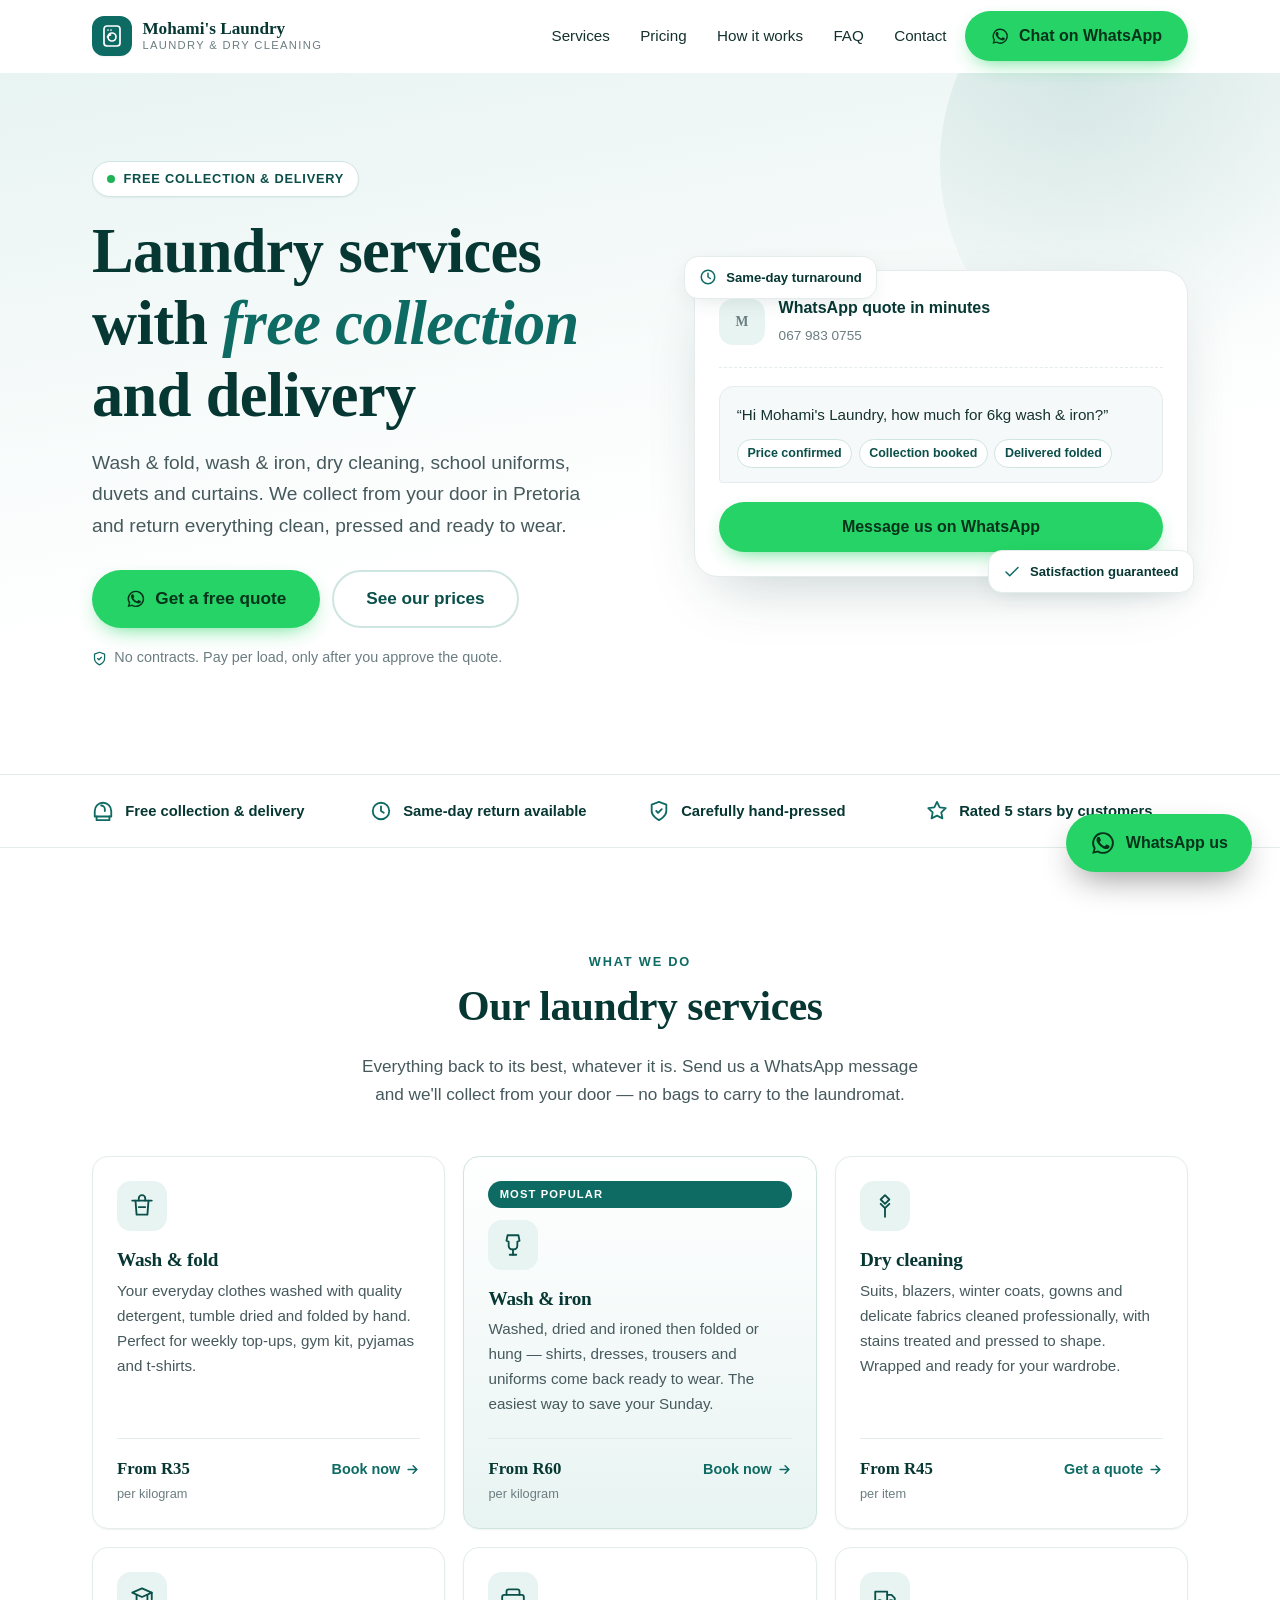
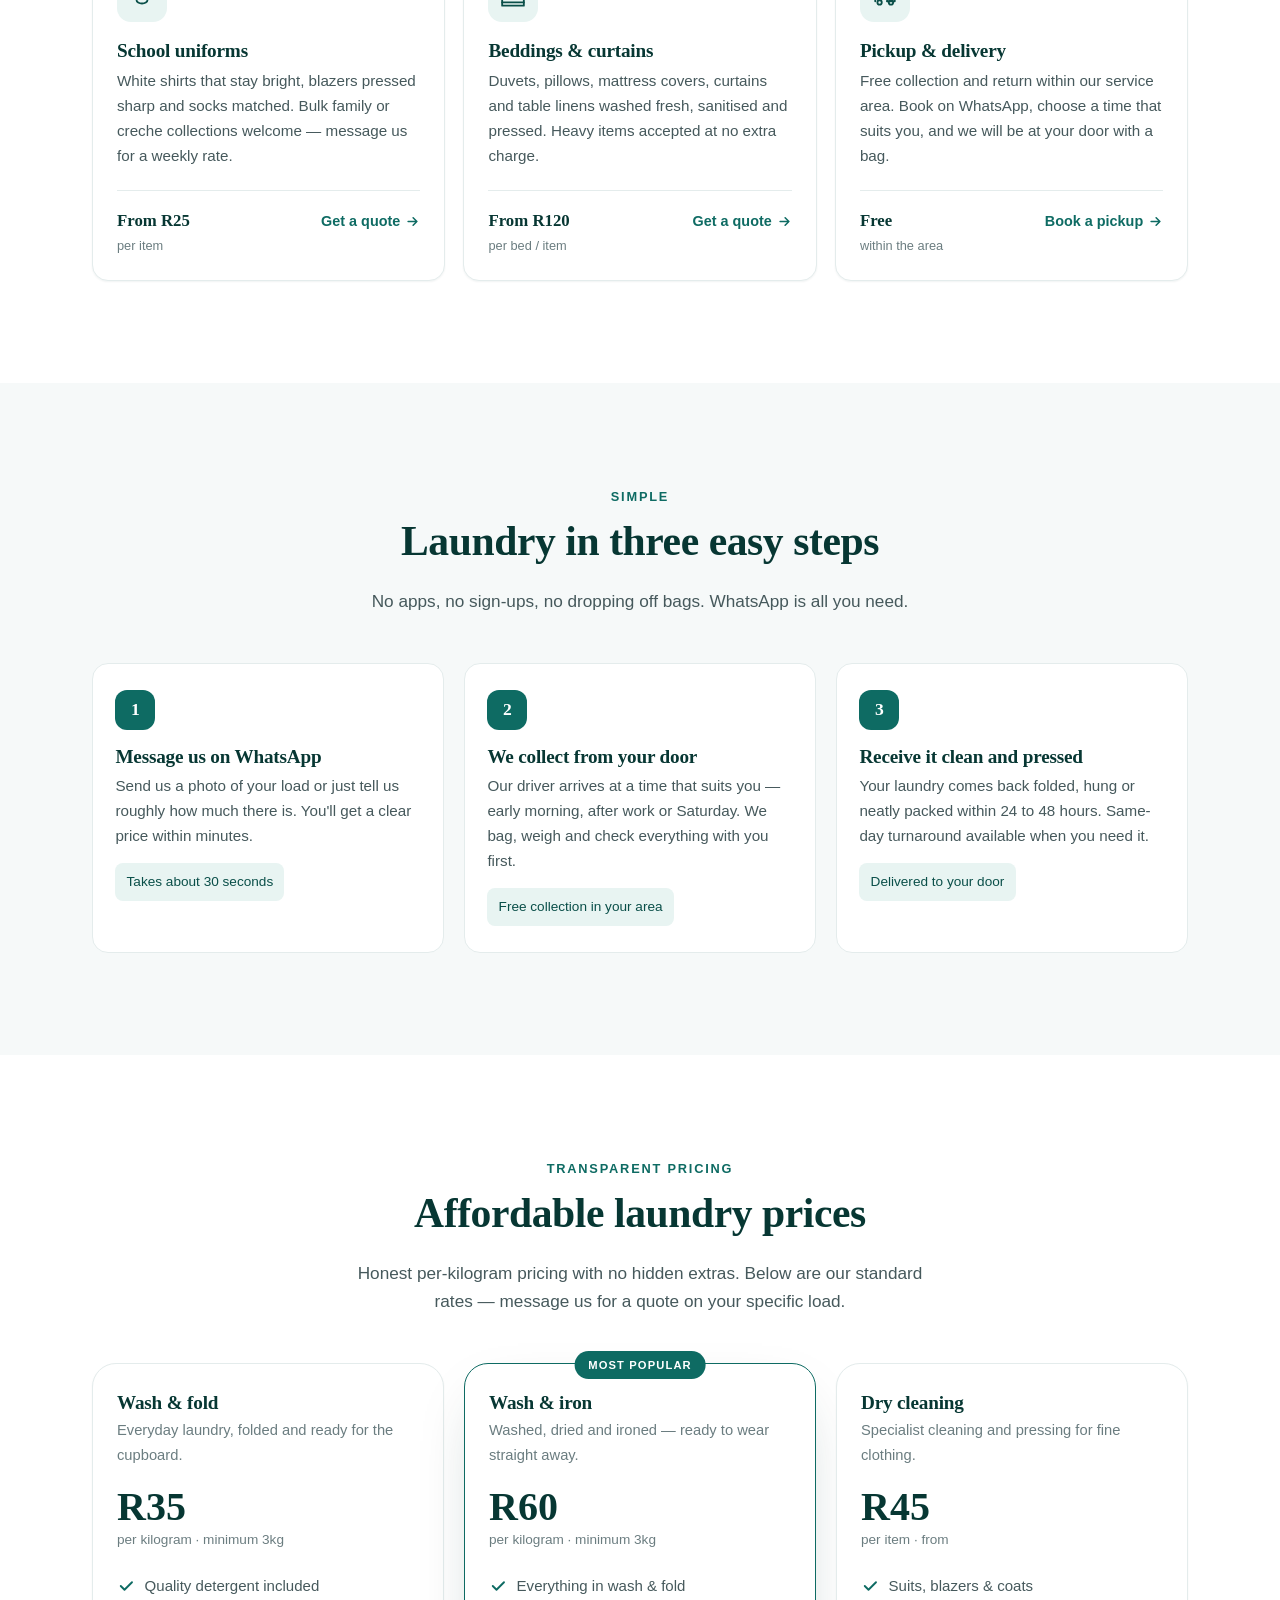
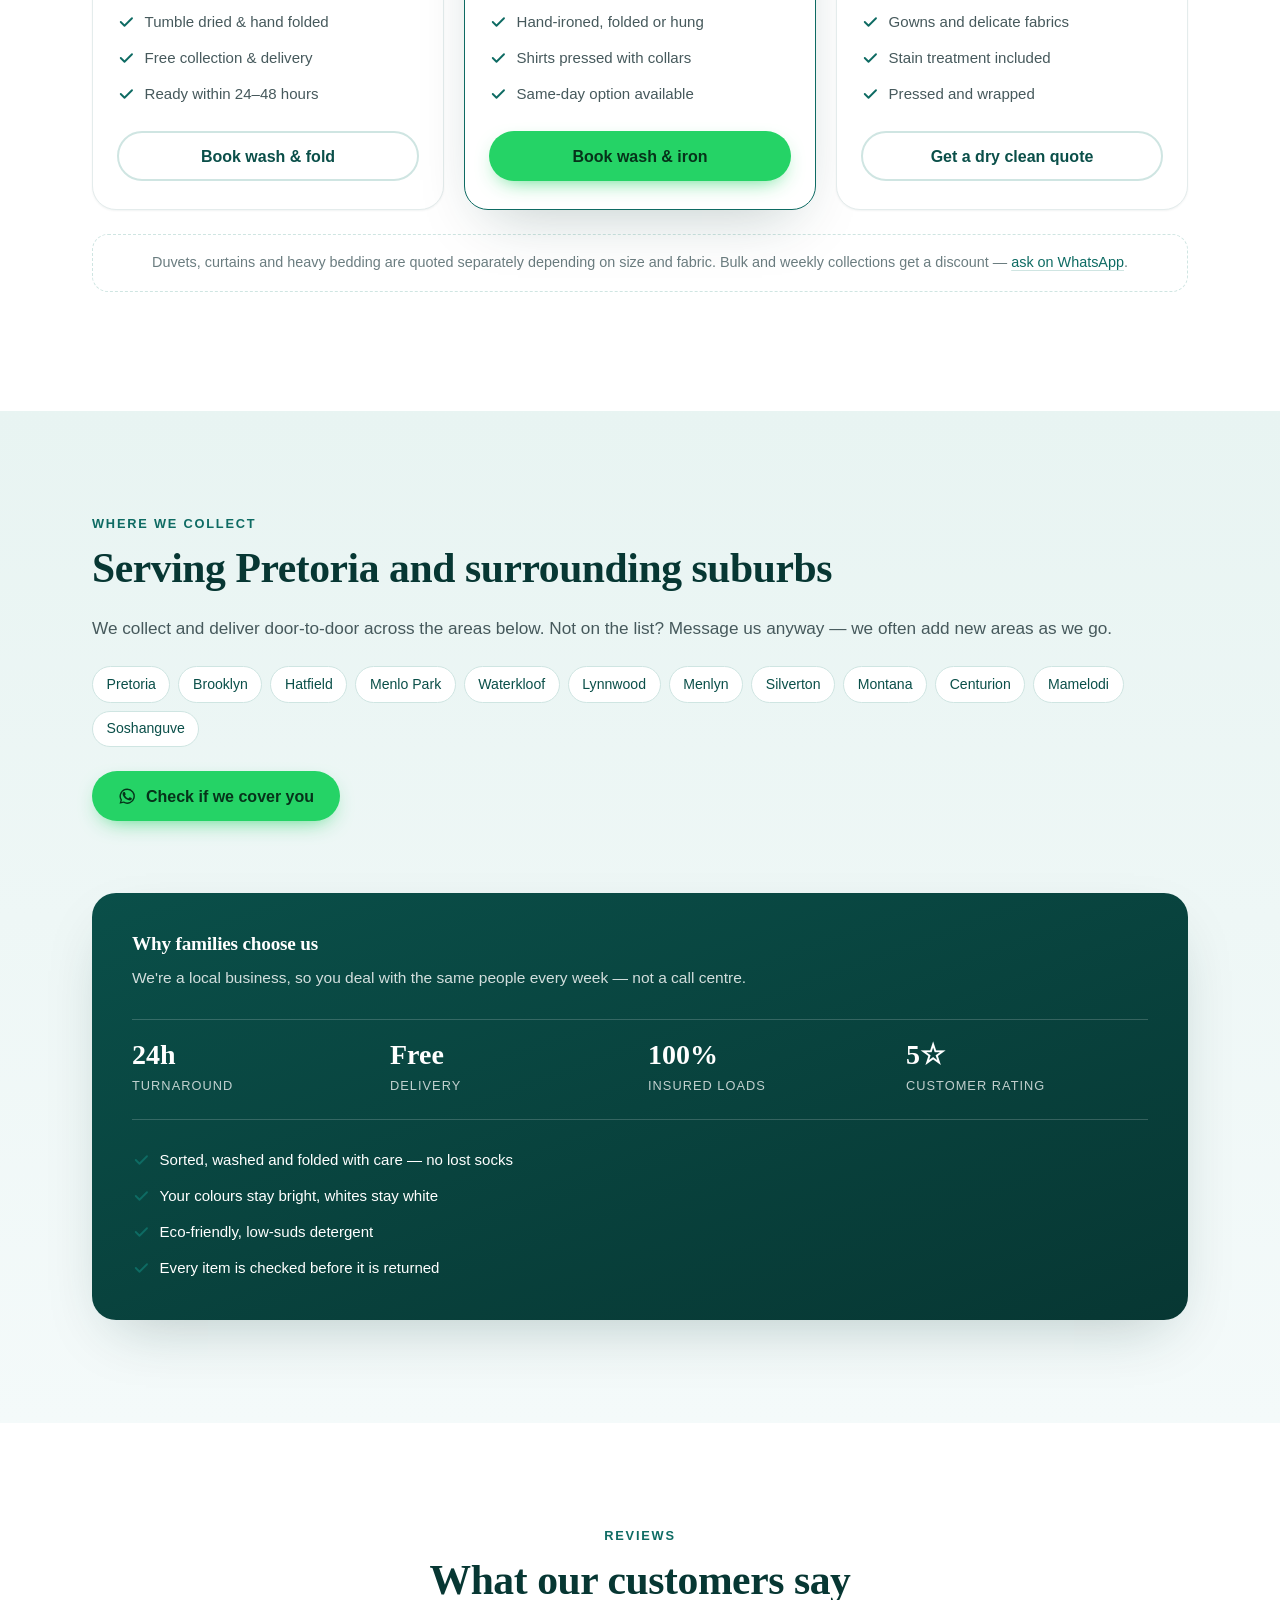
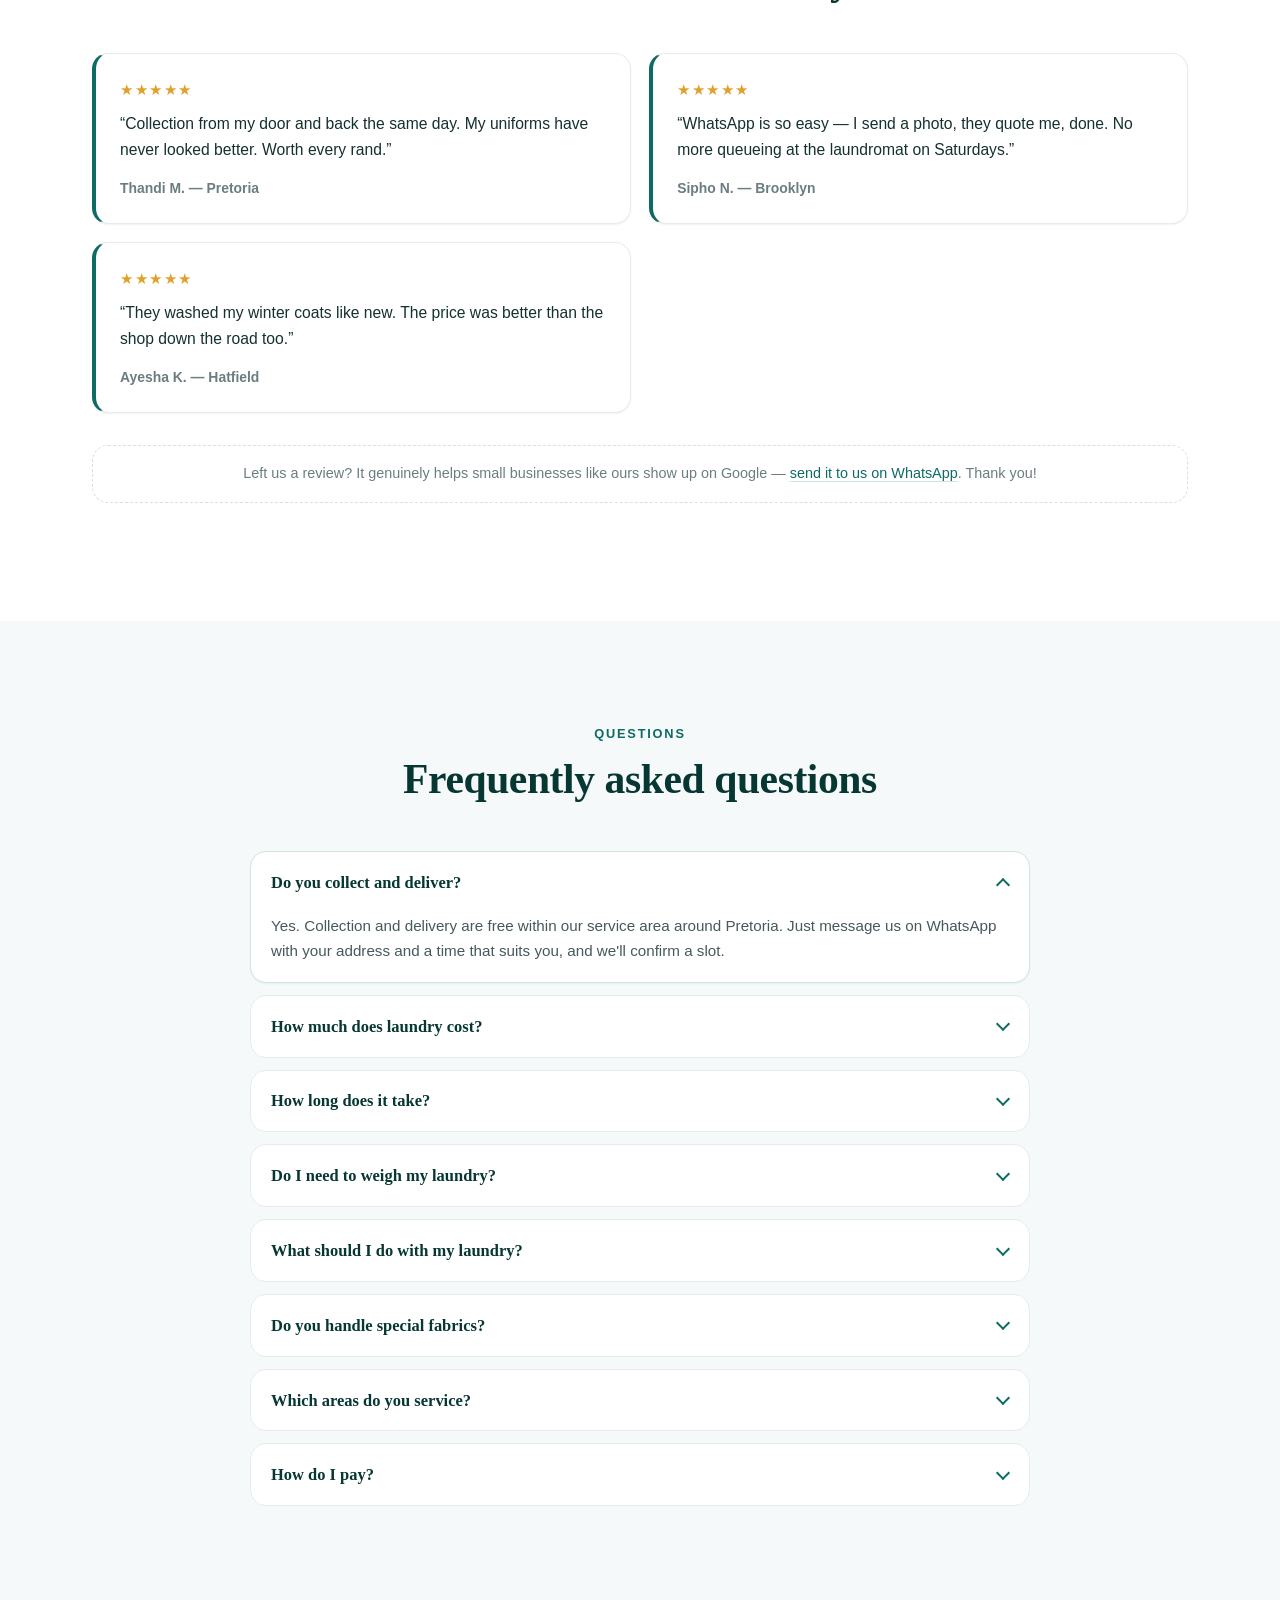
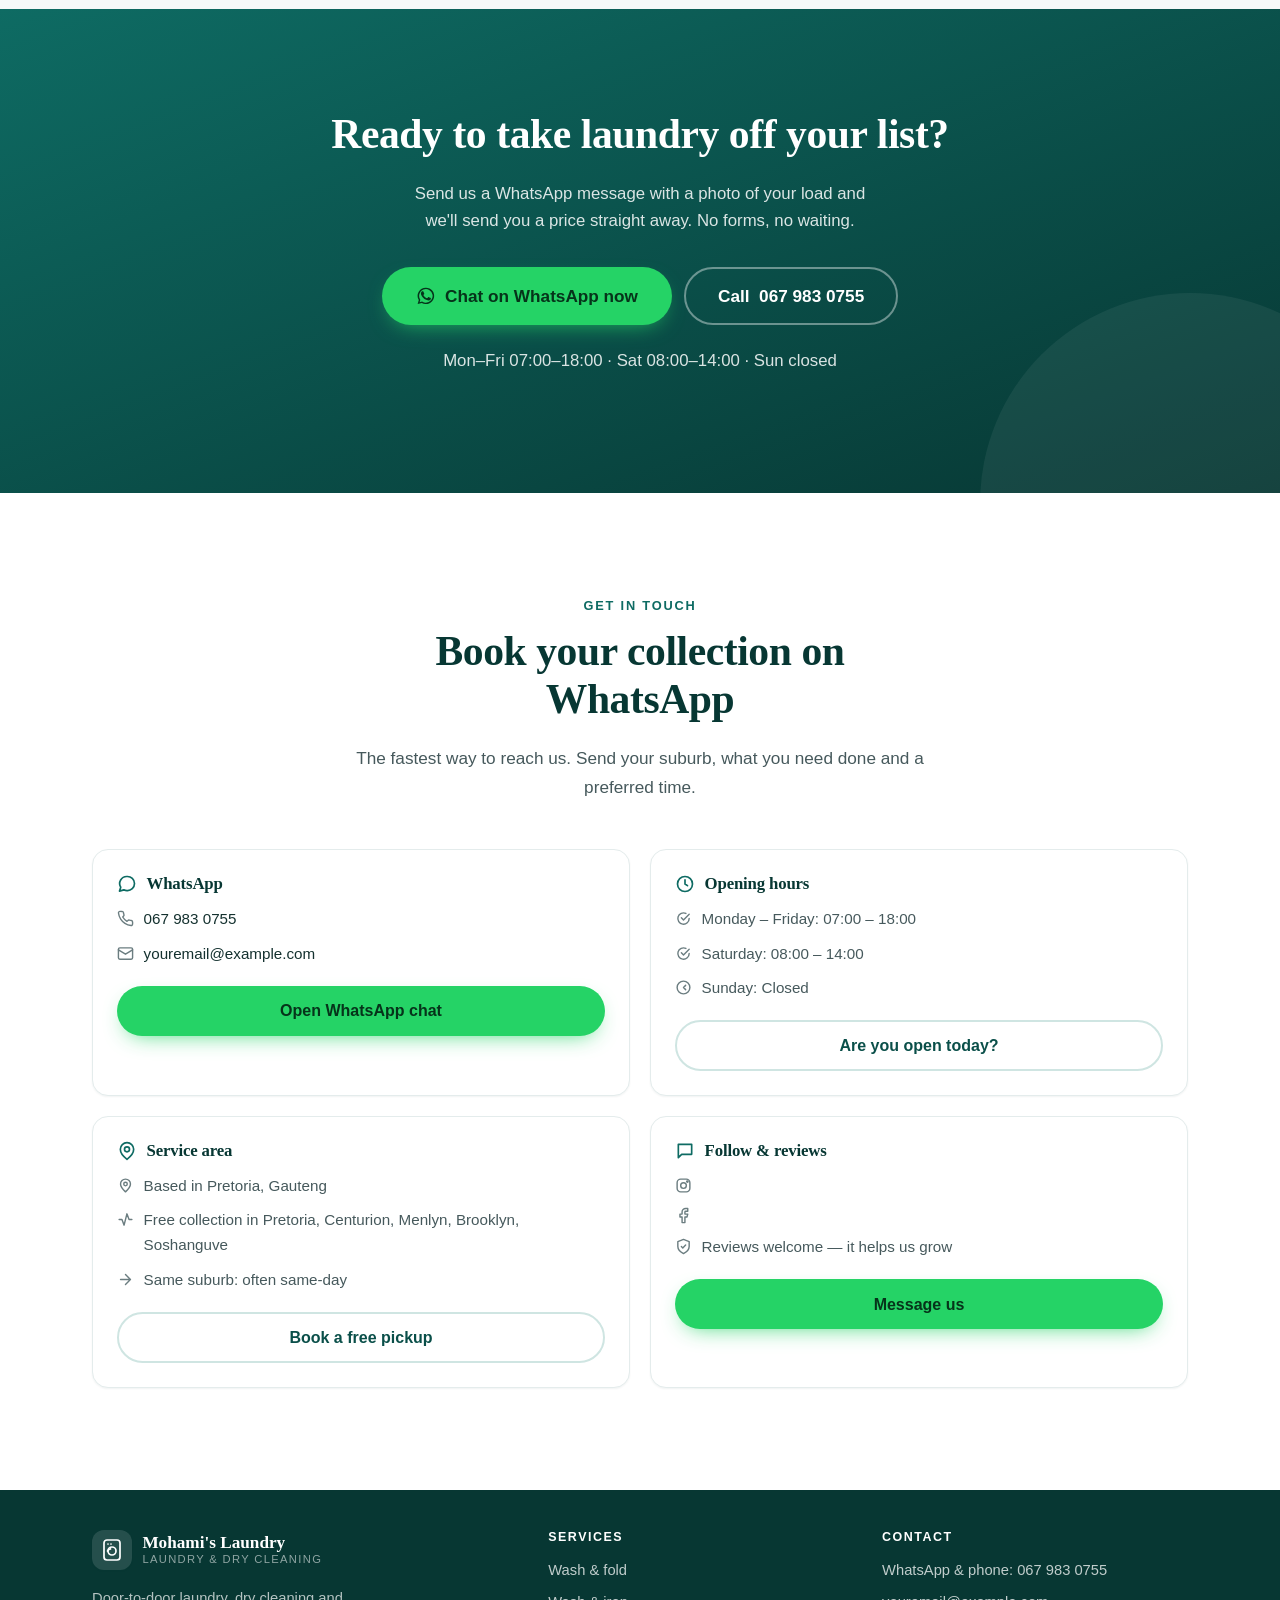
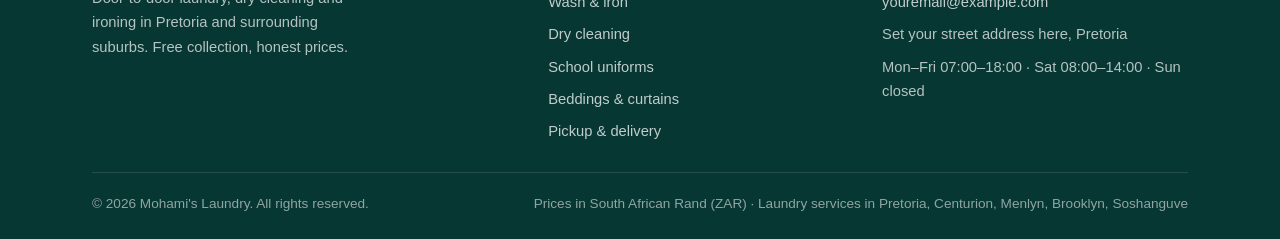
==== commit 24ff3fb2: "Target Pretoria service area instead of Randburg across SEO tags, copy and schema" ====
--- a/index.html
+++ b/index.html
@@ -3,17 +3,17 @@
 <head>
 <meta charset="utf-8">
 <meta name="viewport" content="width=device-width, initial-scale=1">
-<title>Laundry Services in Randburg | Mohami's Laundry</title>
-<meta name="description" content="Free laundry collection &amp; delivery in Randburg, Sandton &amp; Fourways. Wash &amp; fold, wash &amp; iron, dry cleaning, school uniforms, duvets &amp; curtains. WhatsApp us for a free quote today.">
-<meta name="keywords" content="laundry services, laundry delivery, wash and fold, wash and iron, ironing service, dry cleaning, school uniforms laundry, duvet washing, curtain washing, laundry collection Randburg, laundry near me">
+<title>Laundry Services in Pretoria | Mohami's Laundry</title>
+<meta name="description" content="Free laundry collection &amp; delivery in Pretoria, Centurion &amp; Menlyn. Wash &amp; fold, wash &amp; iron, dry cleaning, school uniforms, duvets &amp; curtains. WhatsApp us for a free quote today.">
+<meta name="keywords" content="laundry services, laundry delivery, wash and fold, wash and iron, ironing service, dry cleaning, school uniforms laundry, duvet washing, curtain washing, laundry collection Pretoria, laundry near me">
 <meta name="author" content="Mohami's Laundry">
 <meta name="robots" content="index, follow, max-image-preview:large">
 <meta name="theme-color" content="#0e6b63">
 
 <!-- Local business hints for search engines -->
 <meta name="geo.region" content="ZA-GP">
-<meta name="geo.placename" content="Randburg">
-<meta name="ICBM" content="region: ZA, locality: Randburg">
+<meta name="geo.placename" content="Pretoria">
+<meta name="ICBM" content="region: ZA, locality: Pretoria">
 
 <!-- Open Graph / social sharing (WhatsApp previews look better with this) -->
 <meta property="og:type" content="website">
@@ -93,7 +93,7 @@
       <h1>Laundry services with <em>free collection</em> and delivery</h1>
       <p class="hero__lead">
         Wash &amp; fold, wash &amp; iron, dry cleaning, school uniforms, duvets and curtains.
-        We collect from your door in <span data-bind="city">Randburg</span> and return everything
+        We collect from your door in <span data-bind="city">Pretoria</span> and return everything
         clean, pressed and ready to wear.
       </p>
       <div class="hero__actions">
@@ -360,7 +360,7 @@
   <div class="wrap split">
     <div>
       <span class="section__kicker">Where we collect</span>
-      <h2>Serving <span data-bind="city">Randburg</span> and surrounding suburbs</h2>
+      <h2>Serving <span data-bind="city">Pretoria</span> and surrounding suburbs</h2>
       <p class="lede">
         We collect and deliver door-to-door across the areas below. Not on the list?
         Message us anyway — we often add new areas as we go.
@@ -404,17 +404,17 @@
       <div class="quote reveal">
         <div class="quote__stars" aria-label="5 out of 5 stars">★★★★★</div>
         <p>&ldquo;Collection from my door and back the same day. My uniforms have never looked better. Worth every rand.&rdquo;</p>
-        <footer>Thandi M. — Randburg</footer>
+        <footer>Thandi M. — Pretoria</footer>
       </div>
       <div class="quote reveal">
         <div class="quote__stars" aria-label="5 out of 5 stars">★★★★★</div>
         <p>&ldquo;WhatsApp is so easy — I send a photo, they quote me, done. No more queueing at the laundromat on Saturdays.&rdquo;</p>
-        <footer>Sipho N. — Northcliff</footer>
+        <footer>Sipho N. — Brooklyn</footer>
       </div>
       <div class="quote reveal">
         <div class="quote__stars" aria-label="5 out of 5 stars">★★★★★</div>
         <p>&ldquo;They washed my winter coats like new. The price was better than the shop down the road too.&rdquo;</p>
-        <footer>Ayesha K. — Ferndale</footer>
+        <footer>Ayesha K. — Hatfield</footer>
       </div>
     </div>
     <p class="price-note" style="margin-top:2rem">
@@ -435,7 +435,7 @@
     <div class="faq">
       <details class="reveal" open>
         <summary>Do you collect and deliver?</summary>
-        <p class="faq__answer">Yes. Collection and delivery are free within our service area around <span data-bind="city">Randburg</span>. Just message us on WhatsApp with your address and a time that suits you, and we'll confirm a slot.</p>
+        <p class="faq__answer">Yes. Collection and delivery are free within our service area around <span data-bind="city">Pretoria</span>. Just message us on WhatsApp with your address and a time that suits you, and we'll confirm a slot.</p>
       </details>
       <details class="reveal">
         <summary>How much does laundry cost?</summary>
@@ -459,7 +459,7 @@
       </details>
       <details class="reveal">
         <summary>Which areas do you service?</summary>
-        <p class="faq__answer">We cover <span data-bind="city">Randburg</span> and the surrounding suburbs including <span data-bind="areaKeywords">Randburg, Sandton, Fourways, Roodepoort, Soweto</span>. If your area is not listed, message us — we are often able to add new collection routes.</p>
+        <p class="faq__answer">We cover <span data-bind="city">Pretoria</span> and the surrounding suburbs including <span data-bind="areaKeywords">Pretoria, Centurion, Menlyn, Brooklyn, Soshanguve</span>. If your area is not listed, message us — we are often able to add new collection routes.</p>
       </details>
       <details class="reveal">
         <summary>How do I pay?</summary>
@@ -532,8 +532,8 @@
           Service area
         </h3>
         <ul class="contact-list">
-          <li><svg viewBox="0 0 24 24" fill="none" stroke="currentColor" stroke-width="2" stroke-linecap="round" stroke-linejoin="round" aria-hidden="true"><path d="M12 21s-7-6.2-7-11a7 7 0 1 1 14 0c0 4.8-7 11-7 11z"/><circle cx="12" cy="10" r="2.5"/></svg><span>Based in <span data-bind="city">Randburg</span>, <span data-bind="province">Gauteng</span></span></li>
-          <li><svg viewBox="0 0 24 24" fill="none" stroke="currentColor" stroke-width="2" stroke-linecap="round" stroke-linejoin="round" aria-hidden="true"><path d="M3 12h4l3 8 4-16 3 8h4"/></svg><span>Free collection in <span data-bind="areaKeywords">Randburg, Sandton, Fourways, Roodepoort, Soweto</span></span></li>
+          <li><svg viewBox="0 0 24 24" fill="none" stroke="currentColor" stroke-width="2" stroke-linecap="round" stroke-linejoin="round" aria-hidden="true"><path d="M12 21s-7-6.2-7-11a7 7 0 1 1 14 0c0 4.8-7 11-7 11z"/><circle cx="12" cy="10" r="2.5"/></svg><span>Based in <span data-bind="city">Pretoria</span>, <span data-bind="province">Gauteng</span></span></li>
+          <li><svg viewBox="0 0 24 24" fill="none" stroke="currentColor" stroke-width="2" stroke-linecap="round" stroke-linejoin="round" aria-hidden="true"><path d="M3 12h4l3 8 4-16 3 8h4"/></svg><span>Free collection in <span data-bind="areaKeywords">Pretoria, Centurion, Menlyn, Brooklyn, Soshanguve</span></span></li>
           <li><svg viewBox="0 0 24 24" fill="none" stroke="currentColor" stroke-width="2" stroke-linecap="round" stroke-linejoin="round" aria-hidden="true"><path d="M5 12h14M12 5l7 7-7 7"/></svg><span>Same suburb: often same-day</span></li>
         </ul>
         <a class="btn btn--ghost btn--block" style="margin-top:1.25rem" href="#contact" data-wa="pickup">Book a free pickup</a>
@@ -575,7 +575,7 @@
             <span class="brand__tag">Laundry &amp; Dry Cleaning</span>
           </span>
         </a>
-        <p style="max-width:34ch">Door-to-door laundry, dry cleaning and ironing in <span data-bind="city">Randburg</span> and surrounding suburbs. Free collection, honest prices.</p>
+        <p style="max-width:34ch">Door-to-door laundry, dry cleaning and ironing in <span data-bind="city">Pretoria</span> and surrounding suburbs. Free collection, honest prices.</p>
       </div>
 
       <div>
@@ -595,7 +595,7 @@
         <ul>
           <li><a data-tel href="#contact">WhatsApp &amp; phone: <span data-bind="phone">067 983 0755</span></a></li>
           <li><a data-mail href="mailto:youremail@example.com"><span data-bind="email">youremail@example.com</span></a></li>
-          <li><span data-bind="street">Set your street address here</span>, <span data-bind="city">Randburg</span></li>
+          <li><span data-bind="street">Set your street address here</span>, <span data-bind="city">Pretoria</span></li>
           <li><span data-bind="hours">Mon–Fri 07:00–18:00 · Sat 08:00–14:00 · Sun closed</span></li>
           <li><a data-social="instagram" href="#" hidden>Instagram</a><a data-social="facebook" href="#" hidden>Facebook</a></li>
         </ul>
@@ -604,7 +604,7 @@
 
     <div class="footer__bottom">
       <span>&copy; <span id="year">2026</span> <span data-bind="business">Mohami's Laundry</span>. All rights reserved.</span>
-      <span>Prices in South African Rand (ZAR) &middot; Laundry services in <span data-bind="areaKeywords">Randburg, Sandton, Fourways, Roodepoort, Soweto</span></span>
+      <span>Prices in South African Rand (ZAR) &middot; Laundry services in <span data-bind="areaKeywords">Pretoria, Centurion, Menlyn, Brooklyn, Soshanguve</span></span>
     </div>
   </div>
 </footer>
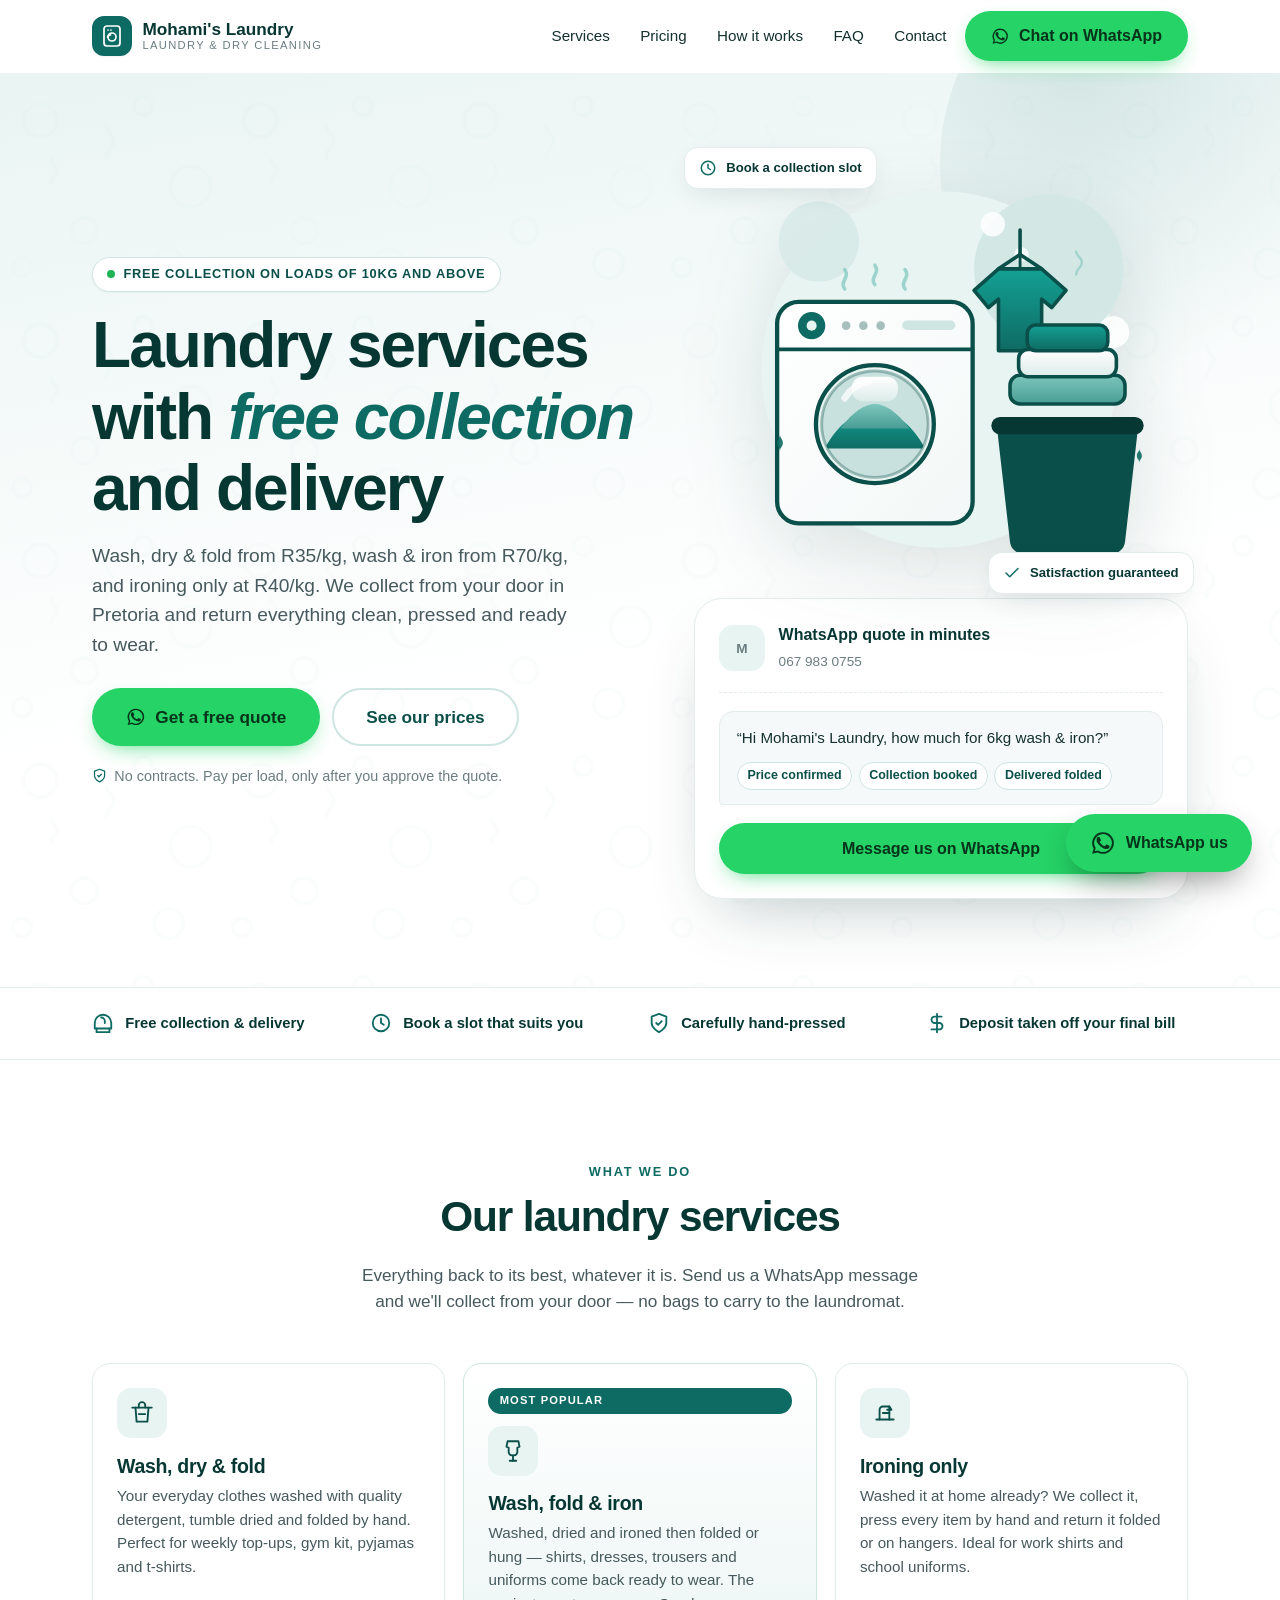
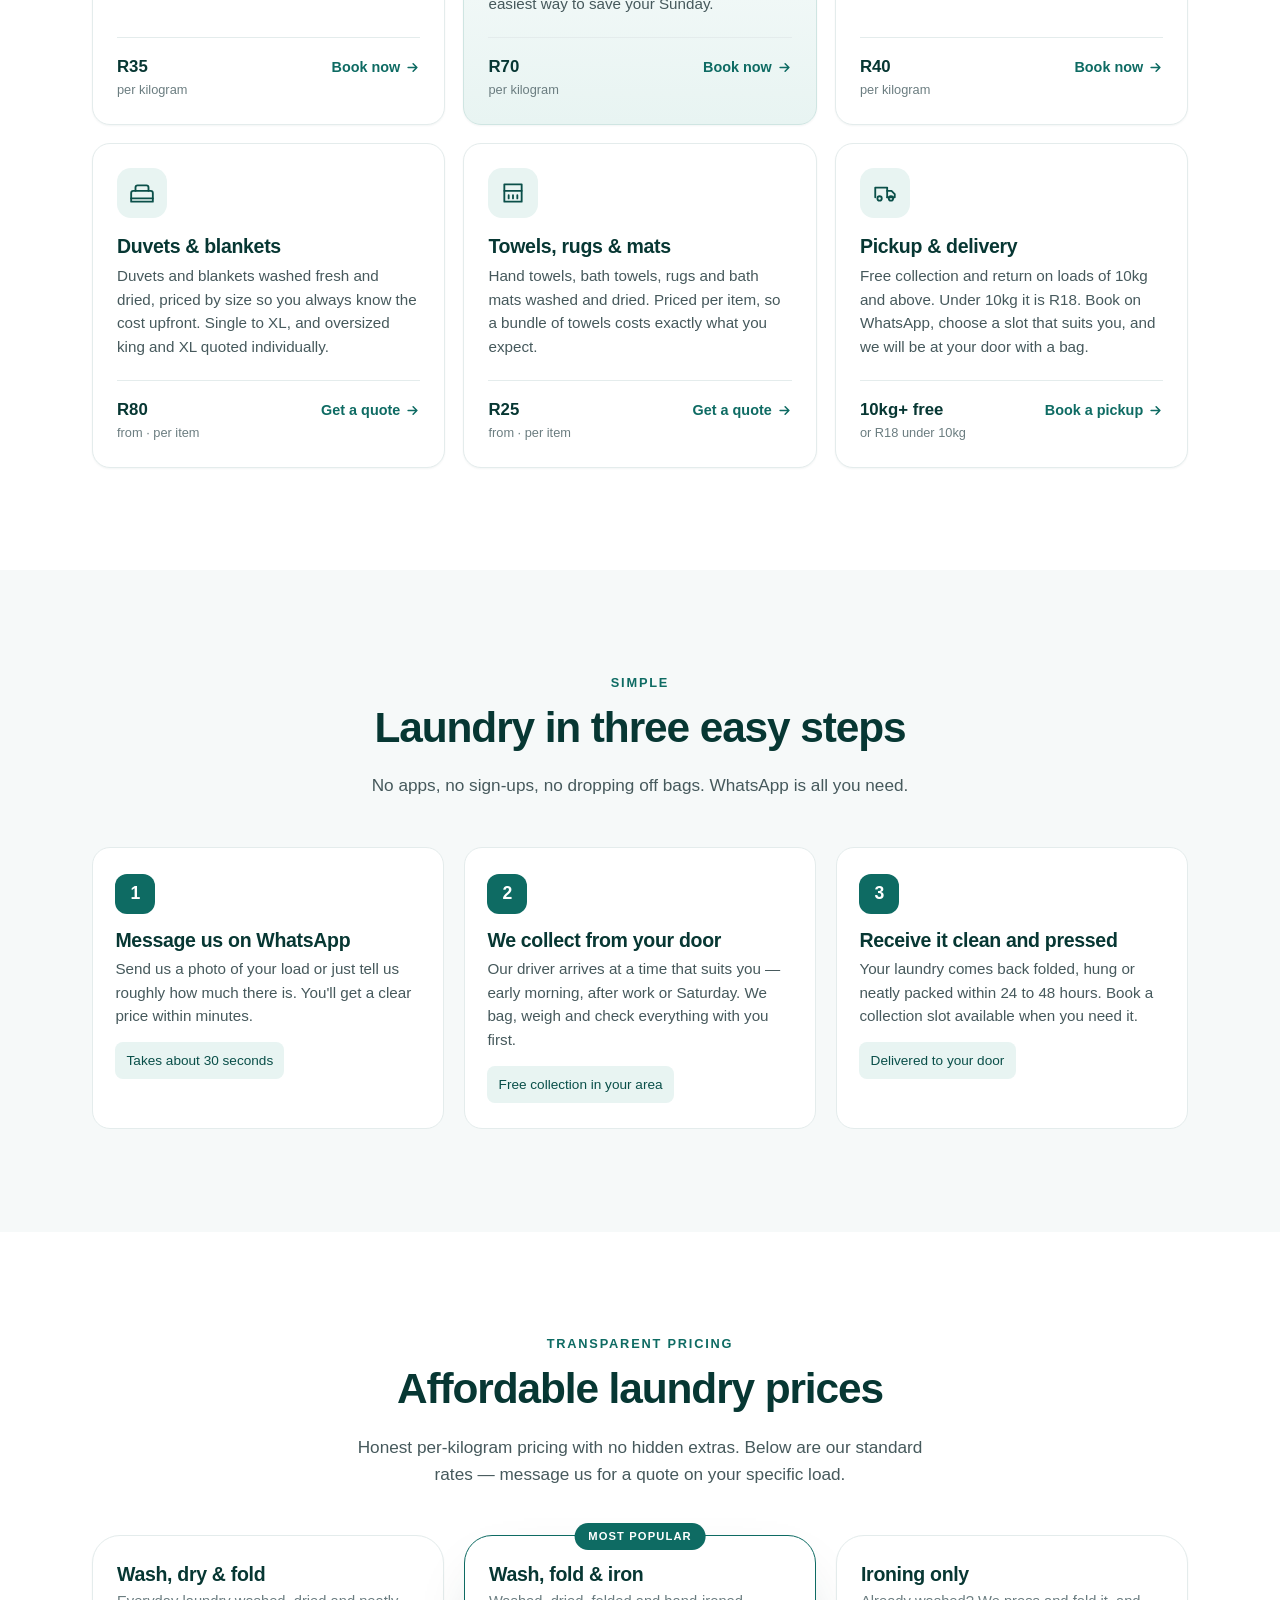
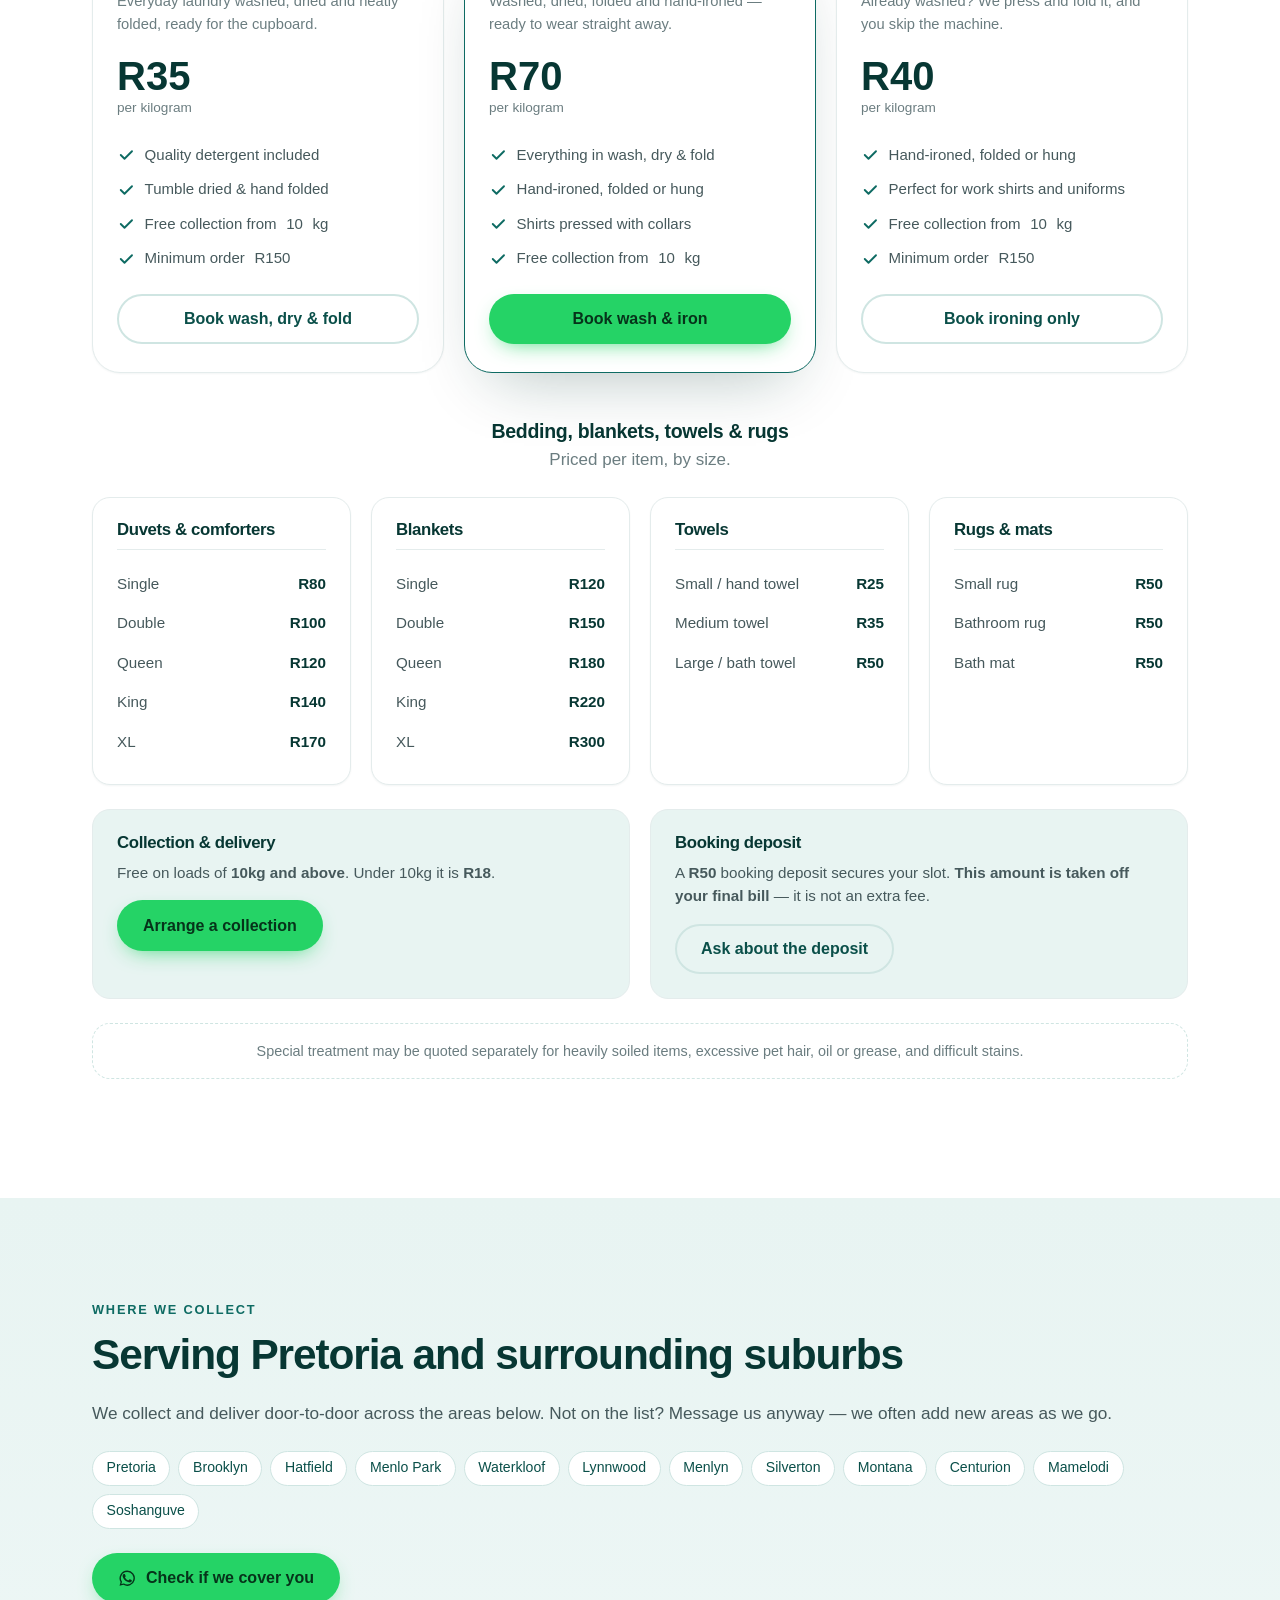
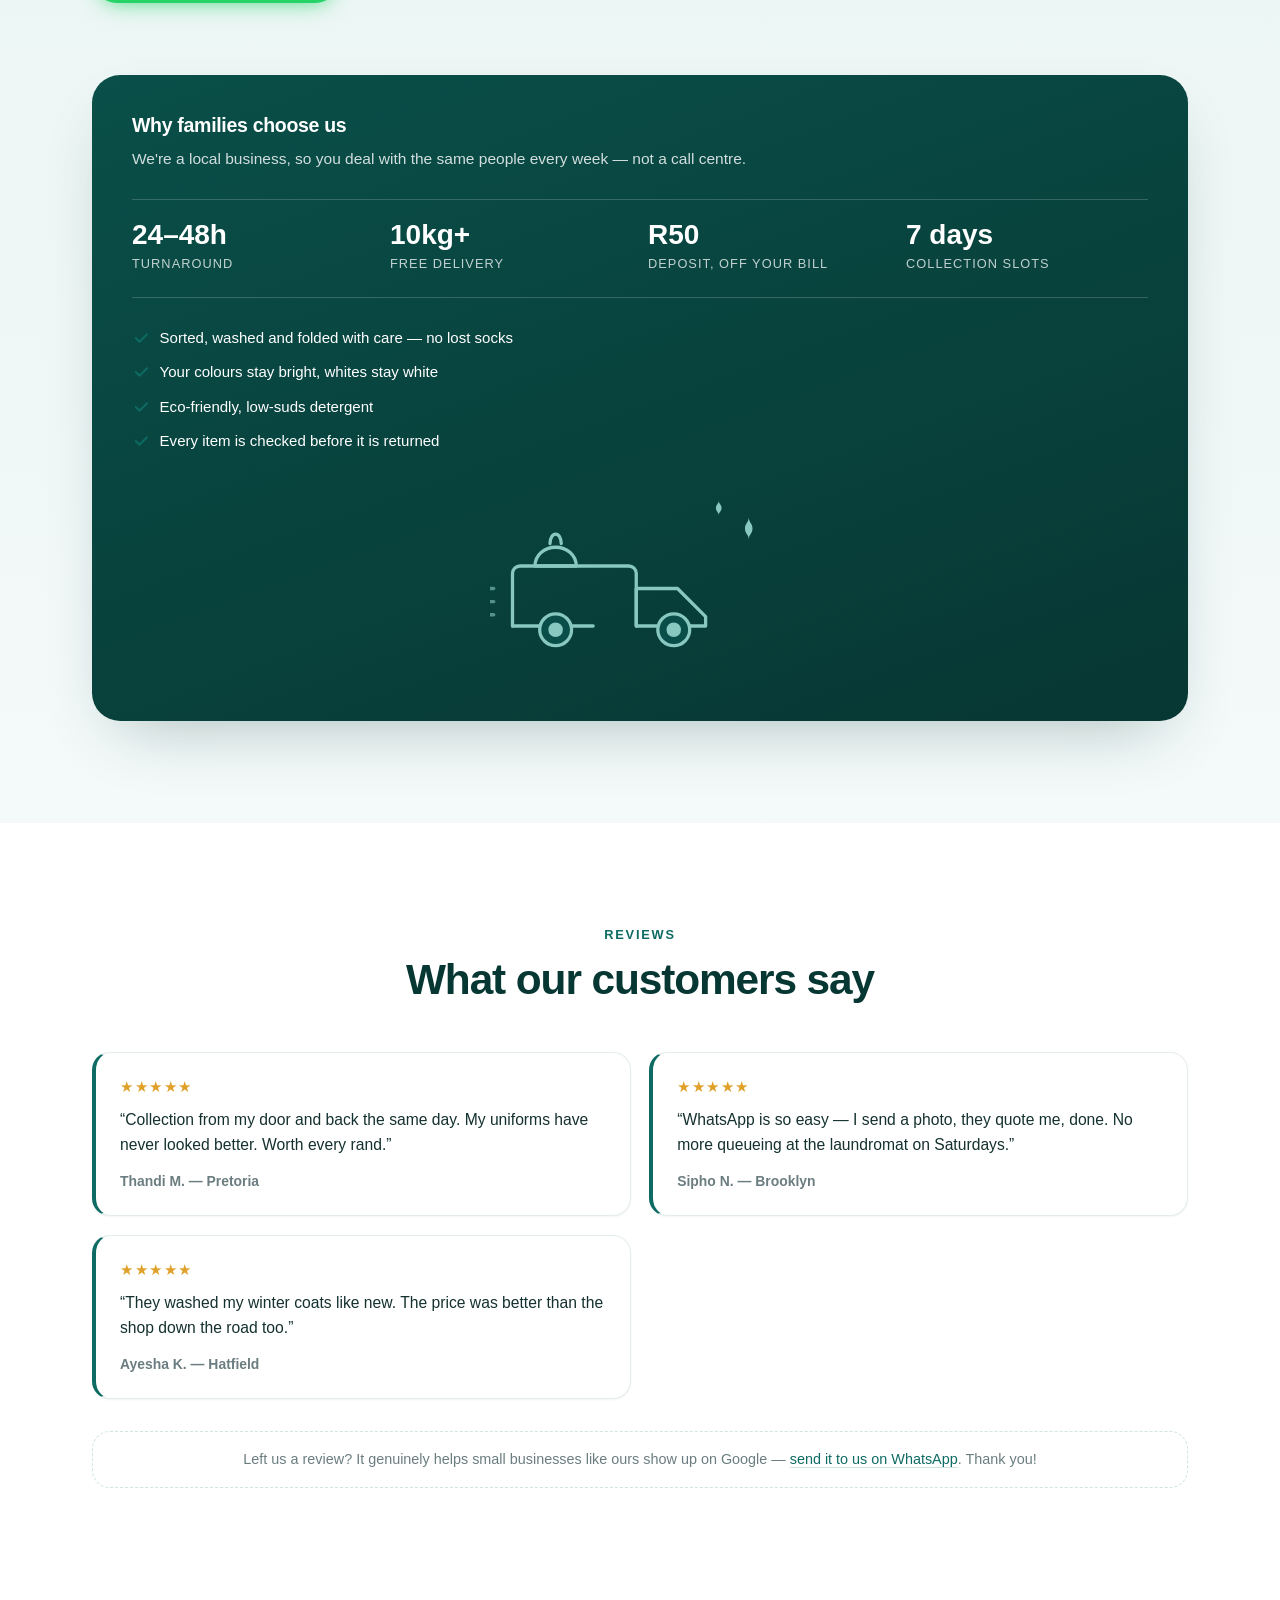
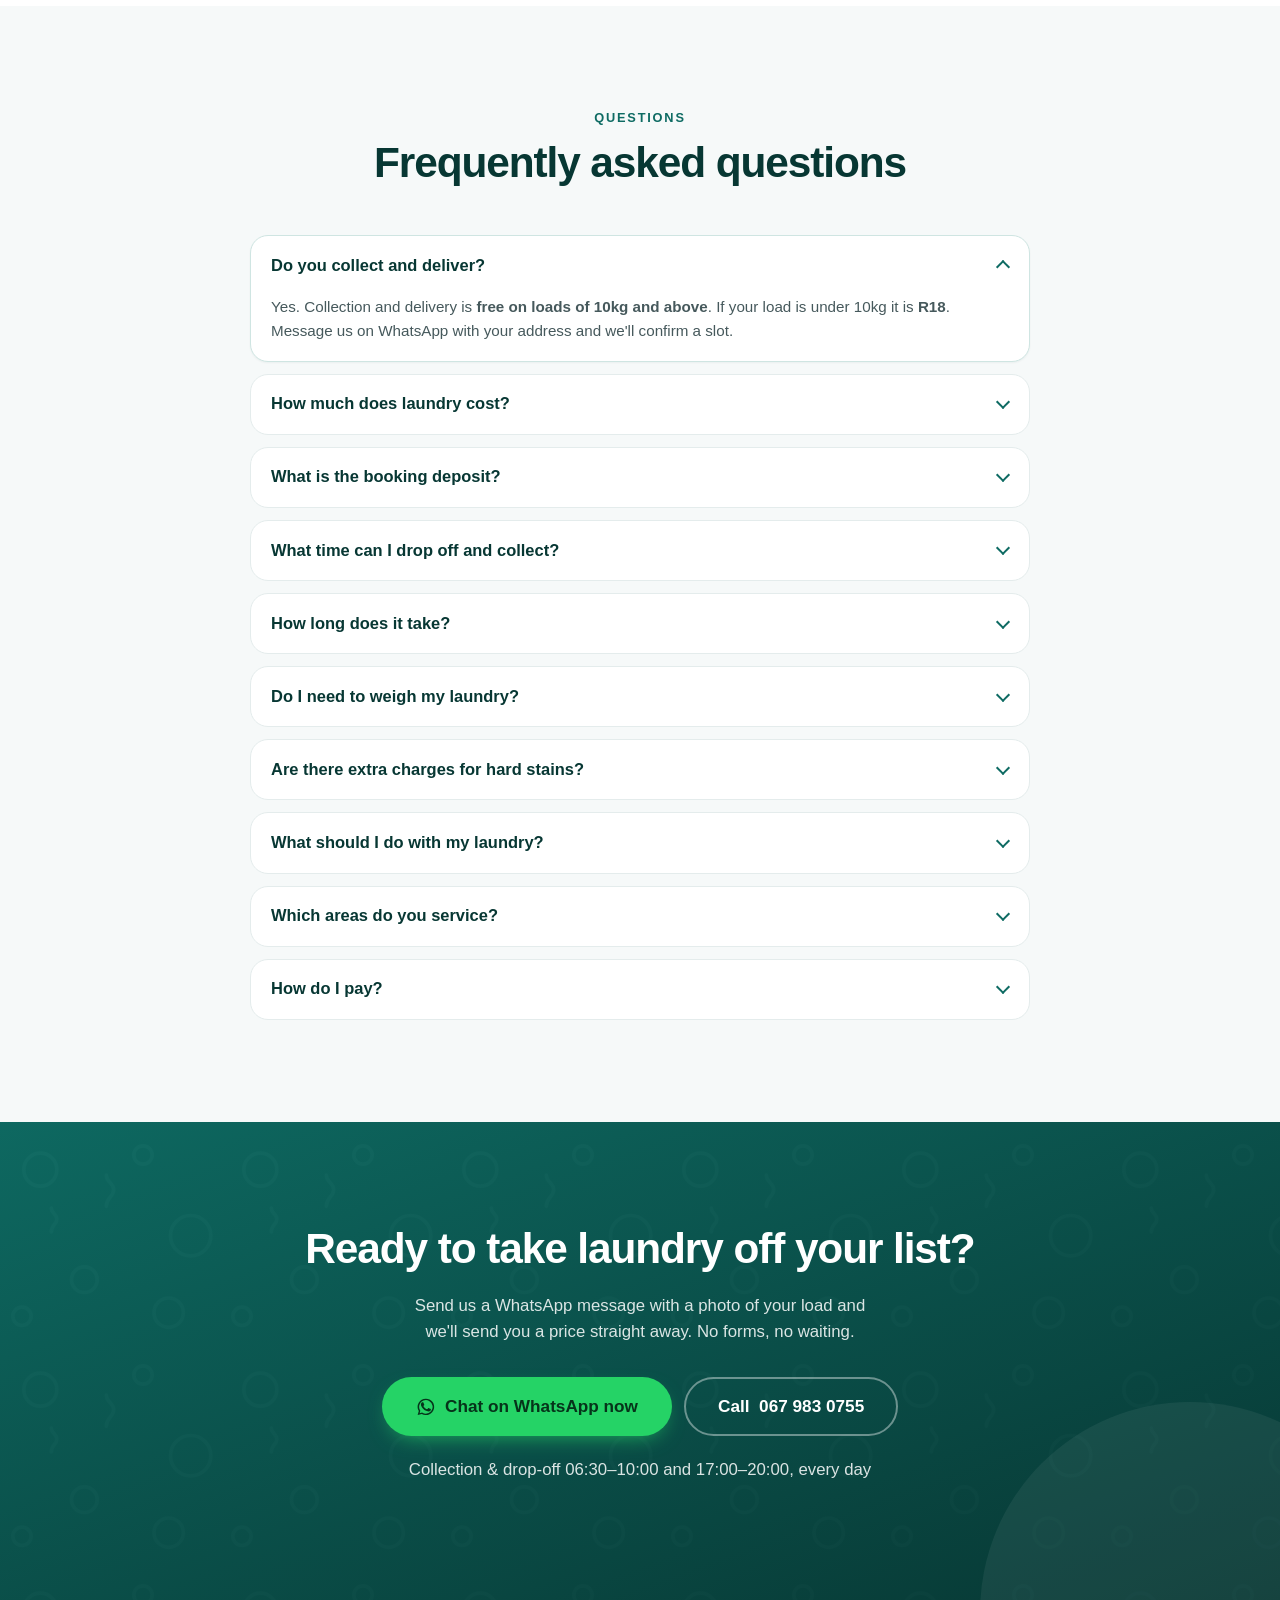
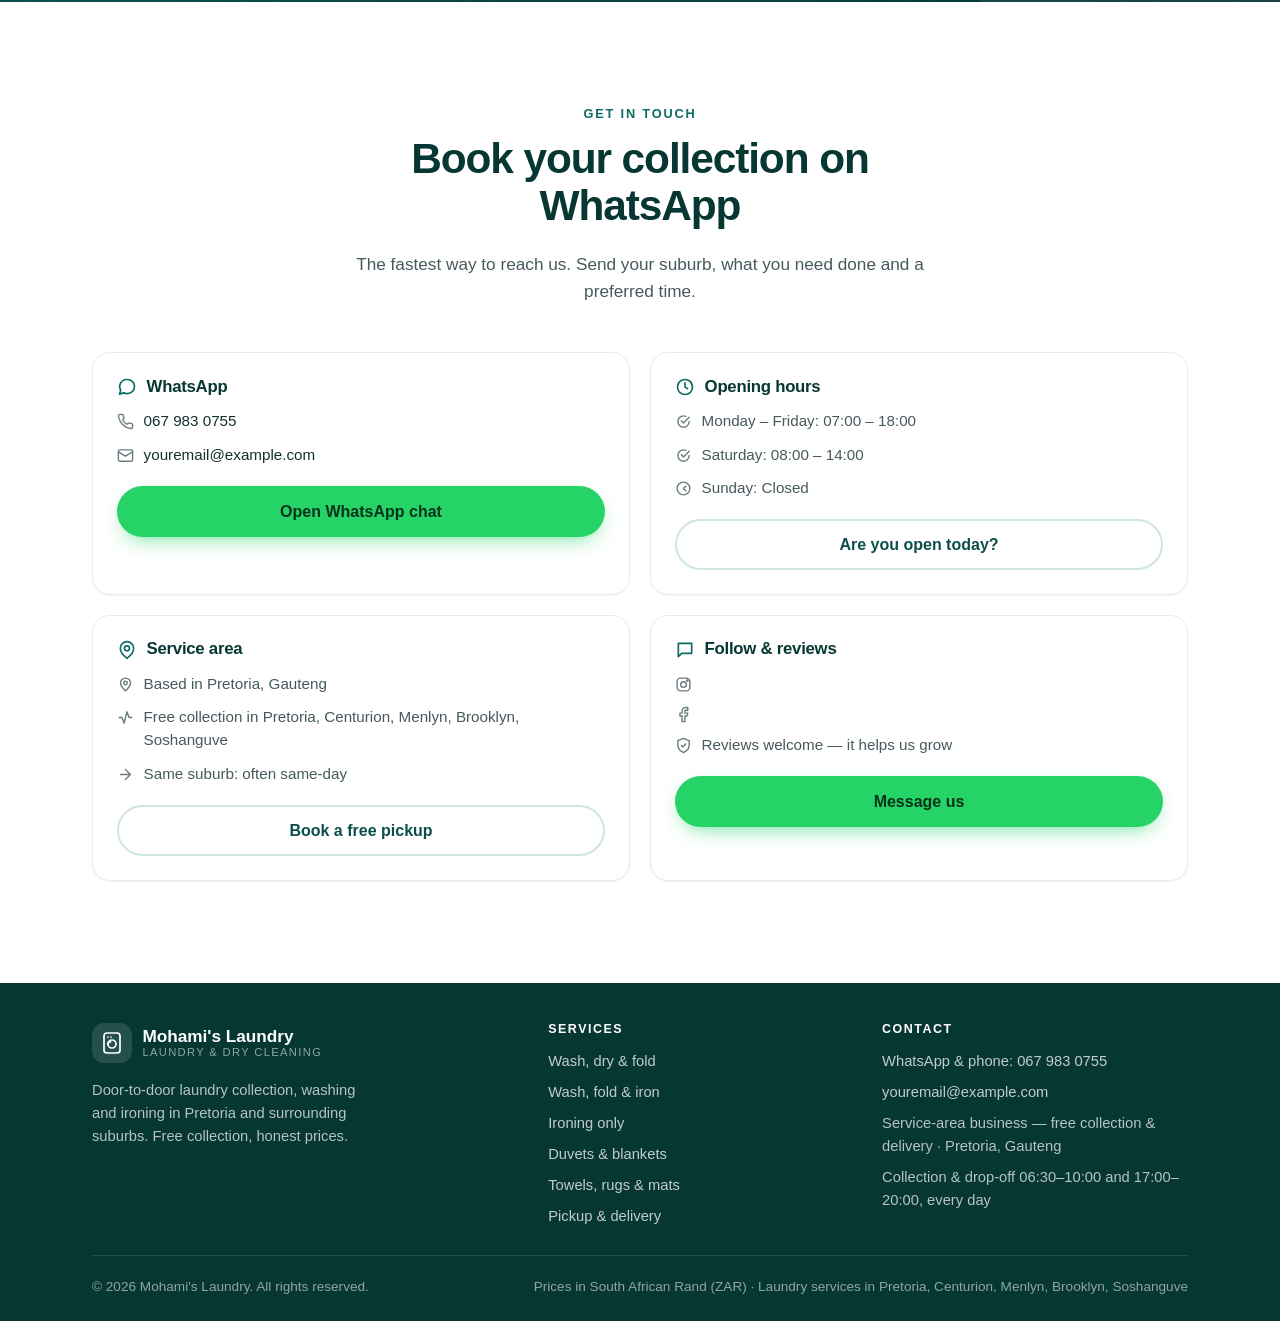
==== commit ea303c5b: "Add real price list, iOS typography, illustrations and graphics Prices, address, hours and the servi" ====
--- a/index.html
+++ b/index.html
@@ -4,8 +4,8 @@
 <meta charset="utf-8">
 <meta name="viewport" content="width=device-width, initial-scale=1">
 <title>Laundry Services in Pretoria | Mohami's Laundry</title>
-<meta name="description" content="Free laundry collection &amp; delivery in Pretoria, Centurion &amp; Menlyn. Wash &amp; fold, wash &amp; iron, dry cleaning, school uniforms, duvets &amp; curtains. WhatsApp us for a free quote today.">
-<meta name="keywords" content="laundry services, laundry delivery, wash and fold, wash and iron, ironing service, dry cleaning, school uniforms laundry, duvet washing, curtain washing, laundry collection Pretoria, laundry near me">
+  <meta name="description" content="Laundry collection &amp; delivery in Pretoria, Centurion &amp; Menlyn from R35/kg. Wash, dry &amp; fold, wash &amp; iron, ironing only, duvets, blankets &amp; towels. Free delivery on 10kg+.">
+  <meta name="keywords" content="laundry services, laundry delivery, wash dry and fold, wash fold and iron, ironing only, ironing service, duvet washing, blanket cleaning, towel washing, rug washing, laundry collection Pretoria, laundry near me">
 <meta name="author" content="Mohami's Laundry">
 <meta name="robots" content="index, follow, max-image-preview:large">
 <meta name="theme-color" content="#0e6b63">
@@ -18,17 +18,17 @@
 <!-- Open Graph / social sharing (WhatsApp previews look better with this) -->
 <meta property="og:type" content="website">
 <meta property="og:site_name" content="Mohami's Laundry">
-<meta property="og:title" content="Laundry Services with Free Collection &amp; Delivery | Mohami's Laundry">
-<meta property="og:description" content="Wash &amp; fold, wash &amp; iron, dry cleaning, school uniforms, duvets and curtains. Message us on WhatsApp for a free quote.">
-<meta property="og:url" content="https://neomogorosi74.github.io/laundry/">
-<meta property="og:image" content="https://neomogorosi74.github.io/laundry/og-image.png">
+  <meta property="og:title" content="Laundry from R35/kg with Free Collection | Mohami's Laundry">
+  <meta property="og:description" content="Wash, dry &amp; fold R35/kg, wash &amp; iron R70/kg, ironing only R40/kg. Duvets, blankets, towels &amp; rugs by size. Free delivery on 10kg+.">
+<meta property="og:url" content="https://mohamislaundry.netlify.app">
+<meta property="og:image" content="https://mohamislaundry.netlify.app/og-image.png">
 <meta property="og:locale" content="en_ZA">
 <meta name="twitter:card" content="summary_large_image">
-<meta name="twitter:title" content="Mohami's Laundry — Laundry Services with Free Collection &amp; Delivery">
-<meta name="twitter:description" content="Wash &amp; fold, wash &amp; iron, dry cleaning, school uniforms, duvets and curtains. Free quote on WhatsApp.">
-<meta name="twitter:image" content="https://neomogorosi74.github.io/laundry/og-image.png">
-
-<link rel="canonical" href="https://neomogorosi74.github.io/laundry/">
+<meta name="twitter:title" content="Mohami's Laundry - Laundry from R35/kg with Free Collection">
+<meta name="twitter:description" content="Wash, dry &amp; fold R35/kg, wash &amp; iron R70/kg, ironing only R40/kg. Duvets, blankets, towels &amp; rugs by size. Free delivery on 10kg+.">
+<meta name="twitter:image" content="https://mohamislaundry.netlify.app/og-image.png">
+
+<link rel="canonical" href="https://mohamislaundry.netlify.app">
 <link rel="icon" href="favicon.svg" type="image/svg+xml">
 <link rel="apple-touch-icon" href="favicon.svg">
 <link rel="stylesheet" href="styles.css">
@@ -89,12 +89,13 @@
 <section class="hero">
   <div class="wrap hero__inner">
     <div class="hero__copy">
-      <span class="eyebrow"><span class="dot"></span> Free collection &amp; delivery</span>
+      <span class="eyebrow"><span class="dot"></span> Free collection on loads of 10kg and above</span>
       <h1>Laundry services with <em>free collection</em> and delivery</h1>
       <p class="hero__lead">
-        Wash &amp; fold, wash &amp; iron, dry cleaning, school uniforms, duvets and curtains.
-        We collect from your door in <span data-bind="city">Pretoria</span> and return everything
-        clean, pressed and ready to wear.
+          Wash, dry &amp; fold from <span data-price="washDryFoldKg">R35</span>/kg, wash &amp; iron from
+          <span data-price="washFoldIronKg">R70</span>/kg, and ironing only at
+          <span data-price="ironingOnlyKg">R40</span>/kg. We collect from your door in
+          <span data-bind="city">Pretoria</span> and return everything clean, pressed and ready to wear.
       </p>
       <div class="hero__actions">
         <a class="btn btn--wa btn--lg" href="#contact" data-wa="default">
@@ -110,6 +111,17 @@
     </div>
 
     <div class="hero__media">
+      <div class="hero__art-wrap">
+        <img class="hero__art" src="assets/hero.svg" width="640" height="580" alt="Illustration of a washing machine beside a basket of clean folded laundry and a hanging shirt">
+        <span class="hero__float hero__float--tl" aria-hidden="true">
+          <svg viewBox="0 0 24 24" fill="none" stroke="currentColor" stroke-width="2" stroke-linecap="round" stroke-linejoin="round"><circle cx="12" cy="12" r="9"/><path d="M12 7v5l3 2"/></svg>
+          Book a collection slot
+        </span>
+        <span class="hero__float hero__float--br" aria-hidden="true">
+          <svg viewBox="0 0 24 24" fill="none" stroke="currentColor" stroke-width="2" stroke-linecap="round" stroke-linejoin="round"><path d="M20 6L9 17l-5-5"/></svg>
+          Satisfaction guaranteed
+        </span>
+      </div>
       <div class="hero__card">
         <div class="hero__card-head">
           <span class="hero__avatar" aria-hidden="true">M</span>
@@ -128,14 +140,6 @@
         </div>
         <a class="btn btn--wa btn--block" href="#contact" data-wa="washIron">Message us on WhatsApp</a>
       </div>
-      <span class="hero__float hero__float--tl" aria-hidden="true">
-        <svg viewBox="0 0 24 24" fill="none" stroke="currentColor" stroke-width="2" stroke-linecap="round" stroke-linejoin="round"><circle cx="12" cy="12" r="9"/><path d="M12 7v5l3 2"/></svg>
-        Same-day turnaround
-      </span>
-      <span class="hero__float hero__float--br" aria-hidden="true">
-        <svg viewBox="0 0 24 24" fill="none" stroke="currentColor" stroke-width="2" stroke-linecap="round" stroke-linejoin="round"><path d="M20 6L9 17l-5-5"/></svg>
-        Satisfaction guaranteed
-      </span>
     </div>
   </div>
 </section>
@@ -149,15 +153,15 @@
     </div>
     <div class="trust__item">
       <svg viewBox="0 0 24 24" fill="none" stroke="currentColor" stroke-width="2" stroke-linecap="round" stroke-linejoin="round" aria-hidden="true"><circle cx="12" cy="12" r="9"/><path d="M12 7v5l3 2"/></svg>
-      Same-day return available
+      Book a slot that suits you
     </div>
     <div class="trust__item">
       <svg viewBox="0 0 24 24" fill="none" stroke="currentColor" stroke-width="2" stroke-linecap="round" stroke-linejoin="round" aria-hidden="true"><path d="M12 22s8-4 8-10V5l-8-3-8 3v7c0 6 8 10 8 10z"/><path d="M9 12l2 2 4-4"/></svg>
       Carefully hand-pressed
     </div>
     <div class="trust__item">
-      <svg viewBox="0 0 24 24" fill="none" stroke="currentColor" stroke-width="2" stroke-linecap="round" stroke-linejoin="round" aria-hidden="true"><path d="M12 2l2.9 6 6.6.9-4.8 4.6 1.2 6.5L12 17l-5.9 3 1.2-6.5L2.5 8.9 9.1 8z"/></svg>
-      Rated 5 stars by customers
+      <svg viewBox="0 0 24 24" fill="none" stroke="currentColor" stroke-width="2" stroke-linecap="round" stroke-linejoin="round" aria-hidden="true"><path d="M12 2v20"/><path d="M17 5H9.5a3.5 3.5 0 0 0 0 7h5a3.5 3.5 0 0 1 0 7H6"/></svg>
+      Deposit taken off your final bill
     </div>
   </div>
 </div>
@@ -175,85 +179,85 @@
     </div>
 
     <div class="cards">
-      <article class="card reveal" data-service="Wash and fold" data-service-desc="Everyday laundry washed, dried and neatly folded." data-service-price="From R35/kg">
+      <article class="card reveal" data-service="Wash, dry and fold" data-service-desc="Everyday laundry washed with quality detergent, tumble dried and folded by hand." data-price-key="washDryFoldKg" data-price-unit="per kg">
         <div class="card__icon">
           <svg viewBox="0 0 24 24" fill="none" stroke="currentColor" stroke-width="1.7" stroke-linecap="round" stroke-linejoin="round" aria-hidden="true"><path d="M3 7h18"/><path d="M6 7l1 13h10l1-13"/><path d="M9 7V5a3 3 0 0 1 6 0v2"/><path d="M9 13h6"/></svg>
         </div>
-        <h3>Wash &amp; fold</h3>
+        <h3>Wash, dry &amp; fold</h3>
         <p>Your everyday clothes washed with quality detergent, tumble dried and folded by hand. Perfect for weekly top-ups, gym kit, pyjamas and t-shirts.</p>
         <div class="card__meta">
-          <span class="card__price">From R35<small>per kilogram</small></span>
+          <span class="card__price"><span data-price="washDryFoldKg">R35</span><small>per kilogram</small></span>
           <a class="card__link" href="#contact" data-wa="washFold">Book now
             <svg viewBox="0 0 24 24" fill="none" stroke="currentColor" stroke-width="2.5" stroke-linecap="round" stroke-linejoin="round" aria-hidden="true"><path d="M5 12h14M13 6l6 6-6 6"/></svg>
           </a>
         </div>
       </article>
 
-      <article class="card card--feature reveal" data-service="Wash and iron" data-service-desc="Laundry washed, dried and ironed, folded and packed." data-service-price="From R60/kg">
+      <article class="card card--feature reveal" data-service="Wash, dry, fold and iron" data-service-desc="Laundry washed, dried, folded and hand-ironed, ready to wear." data-price-key="washFoldIronKg" data-price-unit="per kg">
         <span class="badge">Most popular</span>
         <div class="card__icon">
           <svg viewBox="0 0 24 24" fill="none" stroke="currentColor" stroke-width="1.7" stroke-linecap="round" stroke-linejoin="round" aria-hidden="true"><path d="M7 3h10l1 5-2 1v4a3 3 0 0 1-3 3h-2a3 3 0 0 1-3-3V9L6 8z"/><path d="M9 21h6"/><path d="M12 16v5"/></svg>
         </div>
-        <h3>Wash &amp; iron</h3>
+        <h3>Wash, fold &amp; iron</h3>
         <p>Washed, dried and ironed then folded or hung — shirts, dresses, trousers and uniforms come back ready to wear. The easiest way to save your Sunday.</p>
         <div class="card__meta">
-          <span class="card__price">From R60<small>per kilogram</small></span>
+          <span class="card__price"><span data-price="washFoldIronKg">R70</span><small>per kilogram</small></span>
           <a class="card__link" href="#contact" data-wa="washIron">Book now
             <svg viewBox="0 0 24 24" fill="none" stroke="currentColor" stroke-width="2.5" stroke-linecap="round" stroke-linejoin="round" aria-hidden="true"><path d="M5 12h14M13 6l6 6-6 6"/></svg>
           </a>
         </div>
       </article>
 
-      <article class="card reveal" data-service="Dry cleaning" data-service-desc="Specialist dry cleaning for suits, coats, gowns and delicate fabrics." data-service-price="From R45/item">
+      <article class="card reveal" data-service="Ironing only" data-service-desc="Already washed? We hand-iron and fold it so you can skip the machine." data-price-key="ironingOnlyKg" data-price-unit="per kg">
         <div class="card__icon">
-          <svg viewBox="0 0 24 24" fill="none" stroke="currentColor" stroke-width="1.7" stroke-linecap="round" stroke-linejoin="round" aria-hidden="true"><path d="M12 2l4 4-4 4-4-4z"/><path d="M8 10l4 4 4-4"/><path d="M12 14v8"/></svg>
-        </div>
-        <h3>Dry cleaning</h3>
-        <p>Suits, blazers, winter coats, gowns and delicate fabrics cleaned professionally, with stains treated and pressed to shape. Wrapped and ready for your wardrobe.</p>
+          <svg viewBox="0 0 24 24" fill="none" stroke="currentColor" stroke-width="1.7" stroke-linecap="round" stroke-linejoin="round" aria-hidden="true"><path d="M4 18h16"/><path d="M7 18V9a3 3 0 0 1 3-3h6v12"/><path d="M16 6l2 3h-4"/><path d="M10 12h6"/></svg>
+        </div>
+        <h3>Ironing only</h3>
+        <p>Washed it at home already? We collect it, press every item by hand and return it folded or on hangers. Ideal for work shirts and school uniforms.</p>
         <div class="card__meta">
-          <span class="card__price">From R45<small>per item</small></span>
-          <a class="card__link" href="#contact" data-wa="dryClean">Get a quote
+          <span class="card__price"><span data-price="ironingOnlyKg">R40</span><small>per kilogram</small></span>
+          <a class="card__link" href="#contact" data-wa="ironingOnly">Book now
             <svg viewBox="0 0 24 24" fill="none" stroke="currentColor" stroke-width="2.5" stroke-linecap="round" stroke-linejoin="round" aria-hidden="true"><path d="M5 12h14M13 6l6 6-6 6"/></svg>
           </a>
         </div>
       </article>
 
-      <article class="card reveal" data-service="School uniforms" data-service-desc="Bulk washing and ironing of school wear, blazers and sports kit." data-service-price="From R25/item">
-        <div class="card__icon">
-          <svg viewBox="0 0 24 24" fill="none" stroke="currentColor" stroke-width="1.7" stroke-linecap="round" stroke-linejoin="round" aria-hidden="true"><path d="M3 8l9-4 9 4-9 4z"/><path d="M21 8v6"/><path d="M7 10v5c0 1.5 2.2 3 5 3s5-1.5 5-3v-5"/></svg>
-        </div>
-        <h3>School uniforms</h3>
-        <p>White shirts that stay bright, blazers pressed sharp and socks matched. Bulk family or creche collections welcome — message us for a weekly rate.</p>
-        <div class="card__meta">
-          <span class="card__price">From R25<small>per item</small></span>
-          <a class="card__link" href="#contact" data-wa="school">Get a quote
-            <svg viewBox="0 0 24 24" fill="none" stroke="currentColor" stroke-width="2.5" stroke-linecap="round" stroke-linejoin="round" aria-hidden="true"><path d="M5 12h14M13 6l6 6-6 6"/></svg>
-          </a>
-        </div>
-      </article>
-
-      <article class="card reveal" data-service="Beddings and curtains" data-service-desc="Duvets, pillows, mattress covers, curtains and linen washed and pressed." data-service-price="From R120/bed">
+      <article class="card reveal" data-service="Duvets and blankets" data-service-desc="Duvets, comforters and blankets washed and dried, priced per item by size." data-price-key="duvetSingle" data-price-unit="from">
         <div class="card__icon">
           <svg viewBox="0 0 24 24" fill="none" stroke="currentColor" stroke-width="1.7" stroke-linecap="round" stroke-linejoin="round" aria-hidden="true"><path d="M2 17v-5a2 2 0 0 1 2-2h16a2 2 0 0 1 2 2v5"/><path d="M2 17h20v3H2z"/><path d="M6 10V7a2 2 0 0 1 2-2h8a2 2 0 0 1 2 2v3"/></svg>
         </div>
-        <h3>Beddings &amp; curtains</h3>
-        <p>Duvets, pillows, mattress covers, curtains and table linens washed fresh, sanitised and pressed. Heavy items accepted at no extra charge.</p>
+        <h3>Duvets &amp; blankets</h3>
+        <p>Duvets and blankets washed fresh and dried, priced by size so you always know the cost upfront. Single to XL, and oversized king and XL quoted individually.</p>
         <div class="card__meta">
-          <span class="card__price">From R120<small>per bed / item</small></span>
+          <span class="card__price"><span data-price="duvetSingle">R80</span><small>from &middot; per item</small></span>
           <a class="card__link" href="#contact" data-wa="bedding">Get a quote
             <svg viewBox="0 0 24 24" fill="none" stroke="currentColor" stroke-width="2.5" stroke-linecap="round" stroke-linejoin="round" aria-hidden="true"><path d="M5 12h14M13 6l6 6-6 6"/></svg>
           </a>
         </div>
       </article>
 
-      <article class="card reveal" data-service="Collection and delivery" data-service-desc="Door-to-door laundry pickup and return, scheduled around your day." data-service-price="Free">
+      <article class="card reveal" data-service="Towels, rugs and mats" data-service-desc="Towels, rugs and bath mats washed and dried, priced per item." data-price-key="towelSmall" data-price-unit="from">
+        <div class="card__icon">
+          <svg viewBox="0 0 24 24" fill="none" stroke="currentColor" stroke-width="1.7" stroke-linecap="round" stroke-linejoin="round" aria-hidden="true"><path d="M4 4h16v6H4z"/><path d="M4 10v10h16V10"/><path d="M8 14v3M12 14v3M16 14v3"/></svg>
+        </div>
+        <h3>Towels, rugs &amp; mats</h3>
+        <p>Hand towels, bath towels, rugs and bath mats washed and dried. Priced per item, so a bundle of towels costs exactly what you expect.</p>
+        <div class="card__meta">
+          <span class="card__price"><span data-price="towelSmall">R25</span><small>from &middot; per item</small></span>
+          <a class="card__link" href="#contact" data-wa="towels">Get a quote
+            <svg viewBox="0 0 24 24" fill="none" stroke="currentColor" stroke-width="2.5" stroke-linecap="round" stroke-linejoin="round" aria-hidden="true"><path d="M5 12h14M13 6l6 6-6 6"/></svg>
+          </a>
+        </div>
+      </article>
+
+      <article class="card reveal" data-service="Collection and delivery" data-service-desc="Door-to-door laundry pickup and return, scheduled around your day." data-price-key="deliveryUnderKg" data-price-unit="under 10kg">
         <div class="card__icon">
           <svg viewBox="0 0 24 24" fill="none" stroke="currentColor" stroke-width="1.7" stroke-linecap="round" stroke-linejoin="round" aria-hidden="true"><path d="M3 16V7h11v9"/><path d="M14 10h4l3 3v3h-7"/><circle cx="7" cy="17" r="2"/><circle cx="17.5" cy="17" r="2"/></svg>
         </div>
         <h3>Pickup &amp; delivery</h3>
-        <p>Free collection and return within our service area. Book on WhatsApp, choose a time that suits you, and we will be at your door with a bag.</p>
+        <p>Free collection and return on loads of 10kg and above. Under 10kg it is R18. Book on WhatsApp, choose a slot that suits you, and we will be at your door with a bag.</p>
         <div class="card__meta">
-          <span class="card__price">Free<small>within the area</small></span>
+          <span class="card__price"><span data-raw="deliveryFreeFromKg">10</span>kg+ <b>free</b><small>or <span data-price="deliveryUnderKg">R18</span> under 10kg</small></span>
           <a class="card__link" href="#contact" data-wa="pickup">Book a pickup
             <svg viewBox="0 0 24 24" fill="none" stroke="currentColor" stroke-width="2.5" stroke-linecap="round" stroke-linejoin="round" aria-hidden="true"><path d="M5 12h14M13 6l6 6-6 6"/></svg>
           </a>
@@ -288,7 +292,7 @@
       <div class="step reveal">
         <div class="step__num" aria-hidden="true"></div>
         <h3>Receive it clean and pressed</h3>
-        <p>Your laundry comes back folded, hung or neatly packed within 24 to 48 hours. Same-day turnaround available when you need it.</p>
+        <p>Your laundry comes back folded, hung or neatly packed within 24 to 48 hours. Book a collection slot available when you need it.</p>
         <span class="step__hint">Delivered to your door</span>
       </div>
     </div>
@@ -309,48 +313,116 @@
 
     <div class="price-grid">
       <div class="price-card reveal">
-        <h3>Wash &amp; fold</h3>
-        <p>Everyday laundry, folded and ready for the cupboard.</p>
-        <div class="price">R35<small>per kilogram &middot; minimum 3kg</small></div>
+        <h3>Wash, dry &amp; fold</h3>
+        <p>Everyday laundry washed, dried and neatly folded, ready for the cupboard.</p>
+        <div class="price"><span data-price="washDryFoldKg">R35</span><small>per kilogram</small></div>
         <ul class="price-list">
           <li><svg viewBox="0 0 24 24" fill="none" stroke="currentColor" stroke-width="2.5" stroke-linecap="round" stroke-linejoin="round" aria-hidden="true"><path d="M5 12l5 5L20 7"/></svg> Quality detergent included</li>
           <li><svg viewBox="0 0 24 24" fill="none" stroke="currentColor" stroke-width="2.5" stroke-linecap="round" stroke-linejoin="round" aria-hidden="true"><path d="M5 12l5 5L20 7"/></svg> Tumble dried &amp; hand folded</li>
-          <li><svg viewBox="0 0 24 24" fill="none" stroke="currentColor" stroke-width="2.5" stroke-linecap="round" stroke-linejoin="round" aria-hidden="true"><path d="M5 12l5 5L20 7"/></svg> Free collection &amp; delivery</li>
-          <li><svg viewBox="0 0 24 24" fill="none" stroke="currentColor" stroke-width="2.5" stroke-linecap="round" stroke-linejoin="round" aria-hidden="true"><path d="M5 12l5 5L20 7"/></svg> Ready within 24&ndash;48 hours</li>
-        </ul>
-        <a class="btn btn--ghost btn--block" href="#contact" data-wa="washFold">Book wash &amp; fold</a>
+          <li><svg viewBox="0 0 24 24" fill="none" stroke="currentColor" stroke-width="2.5" stroke-linecap="round" stroke-linejoin="round" aria-hidden="true"><path d="M5 12l5 5L20 7"/></svg> Free collection from <span data-raw="deliveryFreeFromKg">10</span>kg</li>
+          <li><svg viewBox="0 0 24 24" fill="none" stroke="currentColor" stroke-width="2.5" stroke-linecap="round" stroke-linejoin="round" aria-hidden="true"><path d="M5 12l5 5L20 7"/></svg> Minimum order <span data-price="minOrder">R150</span></li>
+        </ul>
+        <a class="btn btn--ghost btn--block" href="#contact" data-wa="washFold">Book wash, dry &amp; fold</a>
       </div>
 
       <div class="price-card price-card--popular reveal">
-        <h3>Wash &amp; iron</h3>
-        <p>Washed, dried and ironed — ready to wear straight away.</p>
-        <div class="price">R60<small>per kilogram &middot; minimum 3kg</small></div>
+        <h3>Wash, fold &amp; iron</h3>
+        <p>Washed, dried, folded and hand-ironed &mdash; ready to wear straight away.</p>
+        <div class="price"><span data-price="washFoldIronKg">R70</span><small>per kilogram</small></div>
         <ul class="price-list">
-          <li><svg viewBox="0 0 24 24" fill="none" stroke="currentColor" stroke-width="2.5" stroke-linecap="round" stroke-linejoin="round" aria-hidden="true"><path d="M5 12l5 5L20 7"/></svg> Everything in wash &amp; fold</li>
+          <li><svg viewBox="0 0 24 24" fill="none" stroke="currentColor" stroke-width="2.5" stroke-linecap="round" stroke-linejoin="round" aria-hidden="true"><path d="M5 12l5 5L20 7"/></svg> Everything in wash, dry &amp; fold</li>
           <li><svg viewBox="0 0 24 24" fill="none" stroke="currentColor" stroke-width="2.5" stroke-linecap="round" stroke-linejoin="round" aria-hidden="true"><path d="M5 12l5 5L20 7"/></svg> Hand-ironed, folded or hung</li>
           <li><svg viewBox="0 0 24 24" fill="none" stroke="currentColor" stroke-width="2.5" stroke-linecap="round" stroke-linejoin="round" aria-hidden="true"><path d="M5 12l5 5L20 7"/></svg> Shirts pressed with collars</li>
-          <li><svg viewBox="0 0 24 24" fill="none" stroke="currentColor" stroke-width="2.5" stroke-linecap="round" stroke-linejoin="round" aria-hidden="true"><path d="M5 12l5 5L20 7"/></svg> Same-day option available</li>
+          <li><svg viewBox="0 0 24 24" fill="none" stroke="currentColor" stroke-width="2.5" stroke-linecap="round" stroke-linejoin="round" aria-hidden="true"><path d="M5 12l5 5L20 7"/></svg> Free collection from <span data-raw="deliveryFreeFromKg">10</span>kg</li>
         </ul>
         <a class="btn btn--wa btn--block" href="#contact" data-wa="washIron">Book wash &amp; iron</a>
       </div>
 
       <div class="price-card reveal">
-        <h3>Dry cleaning</h3>
-        <p>Specialist cleaning and pressing for fine clothing.</p>
-        <div class="price">R45<small>per item &middot; from</small></div>
+        <h3>Ironing only</h3>
+        <p>Already washed? We press and fold it, and you skip the machine.</p>
+        <div class="price"><span data-price="ironingOnlyKg">R40</span><small>per kilogram</small></div>
         <ul class="price-list">
-          <li><svg viewBox="0 0 24 24" fill="none" stroke="currentColor" stroke-width="2.5" stroke-linecap="round" stroke-linejoin="round" aria-hidden="true"><path d="M5 12l5 5L20 7"/></svg> Suits, blazers &amp; coats</li>
-          <li><svg viewBox="0 0 24 24" fill="none" stroke="currentColor" stroke-width="2.5" stroke-linecap="round" stroke-linejoin="round" aria-hidden="true"><path d="M5 12l5 5L20 7"/></svg> Gowns and delicate fabrics</li>
-          <li><svg viewBox="0 0 24 24" fill="none" stroke="currentColor" stroke-width="2.5" stroke-linecap="round" stroke-linejoin="round" aria-hidden="true"><path d="M5 12l5 5L20 7"/></svg> Stain treatment included</li>
-          <li><svg viewBox="0 0 24 24" fill="none" stroke="currentColor" stroke-width="2.5" stroke-linecap="round" stroke-linejoin="round" aria-hidden="true"><path d="M5 12l5 5L20 7"/></svg> Pressed and wrapped</li>
-        </ul>
-        <a class="btn btn--ghost btn--block" href="#contact" data-wa="dryClean">Get a dry clean quote</a>
-      </div>
-    </div>
-
-    <p class="price-note">
-      Duvets, curtains and heavy bedding are quoted separately depending on size and fabric.
-      Bulk and weekly collections get a discount — <a href="#contact" data-wa="default">ask on WhatsApp</a>.
+          <li><svg viewBox="0 0 24 24" fill="none" stroke="currentColor" stroke-width="2.5" stroke-linecap="round" stroke-linejoin="round" aria-hidden="true"><path d="M5 12l5 5L20 7"/></svg> Hand-ironed, folded or hung</li>
+          <li><svg viewBox="0 0 24 24" fill="none" stroke="currentColor" stroke-width="2.5" stroke-linecap="round" stroke-linejoin="round" aria-hidden="true"><path d="M5 12l5 5L20 7"/></svg> Perfect for work shirts and uniforms</li>
+          <li><svg viewBox="0 0 24 24" fill="none" stroke="currentColor" stroke-width="2.5" stroke-linecap="round" stroke-linejoin="round" aria-hidden="true"><path d="M5 12l5 5L20 7"/></svg> Free collection from <span data-raw="deliveryFreeFromKg">10</span>kg</li>
+          <li><svg viewBox="0 0 24 24" fill="none" stroke="currentColor" stroke-width="2.5" stroke-linecap="round" stroke-linejoin="round" aria-hidden="true"><path d="M5 12l5 5L20 7"/></svg> Minimum order <span data-price="minOrder">R150</span></li>
+        </ul>
+        <a class="btn btn--ghost btn--block" href="#contact" data-wa="ironingOnly">Book ironing only</a>
+      </div>
+    </div>
+
+    <!-- ===================== ITEM PRICING ===================== -->
+    <h3 class="item-pricing__title">Bedding, blankets, towels &amp; rugs</h3>
+    <p class="item-pricing__sub">Priced per item, by size.</p>
+
+    <div class="item-tables">
+      <div class="item-table reveal">
+        <h4>Duvets &amp; comforters</h4>
+        <ul class="item-list">
+          <li><span>Single</span><b data-price="duvetSingle">R80</b></li>
+          <li><span>Double</span><b data-price="duvetDouble">R100</b></li>
+          <li><span>Queen</span><b data-price="duvetQueen">R120</b></li>
+          <li><span>King</span><b data-price="duvetKing">R140</b></li>
+          <li><span>XL</span><b data-price="duvetXL">R170</b></li>
+        </ul>
+      </div>
+
+      <div class="item-table reveal">
+        <h4>Blankets</h4>
+        <ul class="item-list">
+          <li><span>Single</span><b data-price="blanketSingle">R120</b></li>
+          <li><span>Double</span><b data-price="blanketDouble">R150</b></li>
+          <li><span>Queen</span><b data-price="blanketQueen">R180</b></li>
+          <li><span>King</span><b data-price="blanketKing">R220</b></li>
+          <li><span>XL</span><b data-price="blanketXL">R300</b></li>
+        </ul>
+      </div>
+
+      <div class="item-table reveal">
+        <h4>Towels</h4>
+        <ul class="item-list">
+          <li><span>Small / hand towel</span><b data-price="towelSmall">R25</b></li>
+          <li><span>Medium towel</span><b data-price="towelMedium">R35</b></li>
+          <li><span>Large / bath towel</span><b data-price="towelLarge">R50</b></li>
+        </ul>
+      </div>
+
+      <div class="item-table reveal">
+        <h4>Rugs &amp; mats</h4>
+        <ul class="item-list">
+          <li><span>Small rug</span><b data-price="rugSmall">R50</b></li>
+          <li><span>Bathroom rug</span><b data-price="rugBathroom">R50</b></li>
+          <li><span>Bath mat</span><b data-price="matBath">R50</b></li>
+        </ul>
+      </div>
+    </div>
+
+    <!-- ===================== DELIVERY + DEPOSIT ===================== -->
+    <div class="terms-grid">
+      <div class="term-card reveal">
+        <h4>Collection &amp; delivery</h4>
+        <p>
+          Free on loads of <b><span data-raw="deliveryFreeFromKg">10</span>kg and above</b>.
+          Under <span data-raw="deliveryFreeFromKg">10</span>kg it is
+          <b><span data-price="deliveryUnderKg">R18</span></b>.
+        </p>
+        <a class="btn btn--wa btn--sm" href="#contact" data-wa="pickup">Arrange a collection</a>
+      </div>
+
+      <div class="term-card reveal">
+        <h4>Booking deposit</h4>
+        <p>
+          A <b><span data-price="bookingDeposit">R50</span></b> booking deposit secures your slot.
+          <b>This amount is taken off your final bill</b> &mdash; it is not an extra fee.
+        </p>
+        <a class="btn btn--ghost btn--sm" href="#contact" data-wa="deposit">Ask about the deposit</a>
+      </div>
+    </div>
+
+    <p class="price-note" data-bind="specialTreatmentNote">
+      Special treatment may be quoted separately for heavily soiled items, excessive pet hair,
+      oil or grease, and difficult stains.
     </p>
   </div>
 </section>
@@ -378,10 +450,10 @@
       <h3>Why families choose us</h3>
       <p>We're a local business, so you deal with the same people every week — not a call centre.</p>
       <div class="stat-row">
-        <div class="stat"><strong>24h</strong><span>Turnaround</span></div>
-        <div class="stat"><strong>Free</strong><span>Delivery</span></div>
-        <div class="stat"><strong>100%</strong><span>Insured loads</span></div>
-        <div class="stat"><strong>5&star;</strong><span>Customer rating</span></div>
+        <div class="stat"><strong>24&ndash;48h</strong><span>Turnaround</span></div>
+        <div class="stat"><strong>10kg+</strong><span>Free delivery</span></div>
+        <div class="stat"><strong>R50</strong><span>Deposit, off your bill</span></div>
+        <div class="stat"><strong>7 days</strong><span>Collection slots</span></div>
       </div>
       <ul class="price-list" style="margin:0">
         <li><svg viewBox="0 0 24 24" fill="none" stroke="currentColor" stroke-width="2.5" stroke-linecap="round" stroke-linejoin="round" aria-hidden="true"><path d="M5 12l5 5L20 7"/></svg> Sorted, washed and folded with care — no lost socks</li>
@@ -389,6 +461,7 @@
         <li><svg viewBox="0 0 24 24" fill="none" stroke="currentColor" stroke-width="2.5" stroke-linecap="round" stroke-linejoin="round" aria-hidden="true"><path d="M5 12l5 5L20 7"/></svg> Eco-friendly, low-suds detergent</li>
         <li><svg viewBox="0 0 24 24" fill="none" stroke="currentColor" stroke-width="2.5" stroke-linecap="round" stroke-linejoin="round" aria-hidden="true"><path d="M5 12l5 5L20 7"/></svg> Every item is checked before it is returned</li>
       </ul>
+      <img class="coverage__art" src="assets/delivery.svg" width="320" height="200" alt="">
     </div>
   </div>
 </section>
@@ -435,35 +508,50 @@
     <div class="faq">
       <details class="reveal" open>
         <summary>Do you collect and deliver?</summary>
-        <p class="faq__answer">Yes. Collection and delivery are free within our service area around <span data-bind="city">Pretoria</span>. Just message us on WhatsApp with your address and a time that suits you, and we'll confirm a slot.</p>
+        <p class="faq__answer">Yes. Collection and delivery is <b>free on loads of <span data-raw="deliveryFreeFromKg">10</span>kg and above</b>. If your load is under 10kg it is <b><span data-price="deliveryUnderKg">R18</span></b>. Message us on WhatsApp with your address and we'll confirm a slot.</p>
       </details>
       <details class="reveal">
         <summary>How much does laundry cost?</summary>
-        <p class="faq__answer">Wash and fold starts at R35 per kilogram and wash and iron at R60 per kilogram, with dry cleaning from R45 per item. Duvets, curtains and other bulky items are quoted individually. We confirm the full price with you on WhatsApp before we start, so there are no surprises.</p>
+        <p class="faq__answer">
+          Wash, dry &amp; fold is <b><span data-price="washDryFoldKg">R35</span> per kilogram</b>, wash, dry, fold &amp; iron is
+          <b><span data-price="washFoldIronKg">R70</span> per kilogram</b>, and ironing only is
+          <b><span data-price="ironingOnlyKg">R40</span> per kilogram</b>. The minimum order is
+          <b><span data-price="minOrder">R150</span></b>. Duvets start at <span data-price="duvetSingle">R80</span> and
+          blankets at <span data-price="blanketSingle">R120</span>, priced per item by size, and towels from
+          <span data-price="towelSmall">R25</span>. We confirm the full price with you before we start.
+        </p>
+      </details>
+      <details class="reveal">
+        <summary>What is the booking deposit?</summary>
+        <p class="faq__answer">A <b><span data-price="bookingDeposit">R50</span></b> booking deposit secures your collection slot. <b>This amount is taken off your final bill</b> — it is not an extra fee, so you only pay what your laundry actually costs. <a href="#contact" data-wa="deposit">Ask us about it on WhatsApp</a>.</p>
+      </details>
+      <details class="reveal">
+        <summary>What time can I drop off and collect?</summary>
+        <p class="faq__answer">We collect and drop off between <b>06:30&ndash;10:00</b> in the morning and <b>17:00&ndash;20:00</b> in the evening, every day. Book your slot on WhatsApp and we will confirm it.</p>
       </details>
       <details class="reveal">
         <summary>How long does it take?</summary>
-        <p class="faq__answer">Standard turnaround is 24 to 48 hours. Same-day collection and return is available for most orders — book before 10am and we will aim to have your laundry back that afternoon.</p>
+        <p class="faq__answer">Standard turnaround is 24 to 48 hours. Message us in the morning slot and we will aim to have your laundry back the same evening where the load allows.</p>
       </details>
       <details class="reveal">
         <summary>Do I need to weigh my laundry?</summary>
         <p class="faq__answer">No. Our driver weighs your bag at collection, itemises it with you, and you approve the price before anything is washed. You only pay for what you actually hand over.</p>
       </details>
       <details class="reveal">
+        <summary>Are there extra charges for hard stains?</summary>
+        <p class="faq__answer">Standard pricing covers normal washing. <b>Special treatment may be quoted separately</b> for heavily soiled items, excessive pet hair, oil or grease, and difficult stains. We always tell you the extra before we start, so there are no surprises on the final bill.</p>
+      </details>
+      <details class="reveal">
         <summary>What should I do with my laundry?</summary>
-        <p class="faq__answer">Put it in any bag and leave a note of anything that needs special attention — a stubborn stain, an item you would rather not tumble dry, or a shirt you want extra sharp. If you are unsure, WhatsApp us a photo first.</p>
-      </details>
-      <details class="reveal">
-        <summary>Do you handle special fabrics?</summary>
-        <p class="faq__answer">Yes. We dry clean suits, blazers, coats, gowns and delicate fabrics, and we wash and press heavy bedding, curtains and linen. Tell us the fabric if you are unsure and we will advise you on the safest option.</p>
+        <p class="faq__answer">Put it in any bag and leave a note of anything that needs special attention - a stubborn stain, an item you would rather not tumble dry, or a shirt you want extra sharp. If you are unsure, WhatsApp us a photo first.</p>
       </details>
       <details class="reveal">
         <summary>Which areas do you service?</summary>
-        <p class="faq__answer">We cover <span data-bind="city">Pretoria</span> and the surrounding suburbs including <span data-bind="areaKeywords">Pretoria, Centurion, Menlyn, Brooklyn, Soshanguve</span>. If your area is not listed, message us — we are often able to add new collection routes.</p>
+        <p class="faq__answer">We cover <span data-bind="city">Pretoria</span> and the surrounding suburbs including <span data-bind="areaKeywords">Pretoria, Centurion, Menlyn, Brooklyn, Soshanguve</span>. If your area is not listed, message us - we are often able to add new collection routes.</p>
       </details>
       <details class="reveal">
         <summary>How do I pay?</summary>
-        <p class="faq__answer">We accept cash on collection, EFT and card payment on delivery. For regular weekly collections we can set up a monthly invoice. Ask us on WhatsApp for the details.</p>
+        <p class="faq__answer">We accept cash, EFT and card payment. For regular weekly collections we can set up a monthly invoice. Ask us on WhatsApp for the details.</p>
       </details>
     </div>
   </div>
@@ -575,18 +663,18 @@
             <span class="brand__tag">Laundry &amp; Dry Cleaning</span>
           </span>
         </a>
-        <p style="max-width:34ch">Door-to-door laundry, dry cleaning and ironing in <span data-bind="city">Pretoria</span> and surrounding suburbs. Free collection, honest prices.</p>
+        <p style="max-width:34ch">Door-to-door laundry collection, washing and ironing in <span data-bind="city">Pretoria</span> and surrounding suburbs. Free collection, honest prices.</p>
       </div>
 
       <div>
         <h4>Services</h4>
         <ul>
-          <li><a href="#services">Wash &amp; fold</a></li>
-          <li><a href="#services">Wash &amp; iron</a></li>
-          <li><a href="#services">Dry cleaning</a></li>
-          <li><a href="#services">School uniforms</a></li>
-          <li><a href="#services">Beddings &amp; curtains</a></li>
-          <li><a href="#services">Pickup &amp; delivery</a></li>
+        <li><a href="#services">Wash, dry &amp; fold</a></li>
+        <li><a href="#services">Wash, fold &amp; iron</a></li>
+        <li><a href="#services">Ironing only</a></li>
+        <li><a href="#services">Duvets &amp; blankets</a></li>
+        <li><a href="#services">Towels, rugs &amp; mats</a></li>
+        <li><a href="#services">Pickup &amp; delivery</a></li>
         </ul>
       </div>
 
@@ -595,7 +683,7 @@
         <ul>
           <li><a data-tel href="#contact">WhatsApp &amp; phone: <span data-bind="phone">067 983 0755</span></a></li>
           <li><a data-mail href="mailto:youremail@example.com"><span data-bind="email">youremail@example.com</span></a></li>
-          <li><span data-bind="street">Set your street address here</span>, <span data-bind="city">Pretoria</span></li>
+          <li><span data-bind="addressLine">Service-area business</span> &middot; <span data-bind="city">Pretoria</span>, <span data-bind="province">Gauteng</span></li>
           <li><span data-bind="hours">Mon–Fri 07:00–18:00 · Sat 08:00–14:00 · Sun closed</span></li>
           <li><a data-social="instagram" href="#" hidden>Instagram</a><a data-social="facebook" href="#" hidden>Facebook</a></li>
         </ul>
--- a/styles.css
+++ b/styles.css
@@ -22,16 +22,21 @@
   --wa: #25d366;
   --wa-dark: #1eb455;
 
-  --radius-sm: 10px;
-  --radius: 16px;
-  --radius-lg: 24px;
-
-  --shadow-sm: 0 1px 2px rgba(10, 55, 51, 0.06);
-  --shadow: 0 6px 24px -8px rgba(10, 55, 51, 0.16);
-  --shadow-lg: 0 24px 60px -24px rgba(10, 55, 51, 0.28);
-
-  --serif: Georgia, "Times New Roman", "Iowan Old Style", serif;
-  --sans: -apple-system, BlinkMacSystemFont, "Segoe UI", Roboto, "Helvetica Neue", Arial, sans-serif;
+  --radius-sm: 12px;
+  --radius: 18px;
+  --radius-lg: 28px;
+
+  --shadow-sm: 0 1px 2px rgba(10, 55, 51, 0.05);
+  --shadow: 0 8px 28px -10px rgba(10, 55, 51, 0.18);
+  --shadow-lg: 0 28px 64px -28px rgba(10, 55, 51, 0.32);
+
+  /* iOS / SF Pro system stack. Real SF Pro renders on Apple devices; elsewhere
+     it falls through to the closest native system UI font, so the site looks
+     native on every platform and downloads zero font files. */
+  --font-sans: -apple-system, BlinkMacSystemFont, "SF Pro Text", "Segoe UI Variable Text",
+    "Segoe UI", Roboto, "Helvetica Neue", Arial, sans-serif;
+  --font-display: -apple-system, BlinkMacSystemFont, "SF Pro Display", "Segoe UI Variable Display",
+    "Segoe UI", Roboto, "Helvetica Neue", Arial, sans-serif;
 
   --wrap: 1160px;
   --gutter: 1.25rem;
@@ -51,12 +56,15 @@
 
 body {
   margin: 0;
-  font-family: var(--sans);
+  font-family: var(--font-sans);
   font-size: 1.0625rem;
-  line-height: 1.65;
+  line-height: 1.55;
   color: var(--body);
   background: var(--surface);
   -webkit-font-smoothing: antialiased;
+  -moz-osx-font-smoothing: grayscale;
+  -webkit-tap-highlight-color: transparent;
+  text-rendering: optimizeLegibility;
   overflow-x: hidden;
 }
 
@@ -70,22 +78,27 @@
 h2,
 h3,
 h4 {
-  font-family: var(--serif);
+  font-family: var(--font-display);
   color: var(--brand-darker);
-  line-height: 1.15;
+  line-height: 1.12;
   margin: 0 0 0.5em;
   font-weight: 700;
-  letter-spacing: -0.01em;
+  /* SF Pro tracks tight, especially at display sizes — this is the iOS look */
+  letter-spacing: -0.022em;
 }
 
 h1 {
-  font-size: clamp(2.15rem, 6vw, 3.9rem);
+  font-size: clamp(2.25rem, 6.2vw, 4rem);
+  letter-spacing: -0.03em;
 }
 h2 {
-  font-size: clamp(1.75rem, 4vw, 2.6rem);
+  font-size: clamp(1.8rem, 4.2vw, 2.65rem);
+  letter-spacing: -0.026em;
 }
 h3 {
-  font-size: 1.2rem;
+  font-size: 1.22rem;
+  letter-spacing: -0.016em;
+  font-weight: 600;
 }
 
 p {
@@ -150,7 +163,7 @@
   padding: 0.85rem 1.5rem;
   border-radius: 999px;
   border: 2px solid transparent;
-  font-family: var(--sans);
+  font-family: var(--font-sans);
   font-size: 1rem;
   font-weight: 600;
   line-height: 1.2;
@@ -278,7 +291,7 @@
 }
 
 .brand__name {
-  font-family: var(--serif);
+  font-family: var(--font-display);
   font-weight: 700;
   font-size: 1.075rem;
   color: var(--brand-darker);
@@ -385,7 +398,11 @@
 
 .hero {
   position: relative;
-  background: linear-gradient(170deg, var(--brand-soft) 0%, #ffffff 62%);
+  background-color: #ffffff;
+  background-image: linear-gradient(170deg, rgba(232, 244, 242, 0.95) 0%, rgba(255, 255, 255, 0.92) 62%),
+    url("assets/pattern-bubbles.svg");
+  background-size: auto, 220px 220px;
+  background-repeat: no-repeat, repeat;
   padding-block: clamp(2.75rem, 7vw, 5.5rem);
   overflow: hidden;
 }
@@ -476,6 +493,29 @@
   position: relative;
 }
 
+.hero__art-wrap {
+  position: relative;
+  margin-bottom: 1.25rem;
+}
+
+.hero__art {
+  width: 100%;
+  height: auto;
+  max-width: 460px;
+  margin-inline: auto;
+  filter: drop-shadow(0 24px 40px rgba(10, 55, 51, 0.14));
+}
+
+.coverage__art {
+  width: min(100%, 300px);
+  margin-top: 1.75rem;
+  margin-inline: auto;
+  opacity: 0.95;
+}
+
+/* The bubble texture is applied inside the .hero and .cta background stacks
+   below, so it layers under the gradient instead of being wiped by it. */
+
 .hero__card {
   background: #fff;
   border: 1px solid var(--line);
@@ -502,7 +542,7 @@
   display: grid;
   place-items: center;
   font-weight: 700;
-  font-family: var(--serif);
+  font-family: var(--font-display);
 }
 
 .hero__card-head strong {
@@ -698,14 +738,14 @@
 }
 
 .card__price {
-  font-family: var(--serif);
+  font-family: var(--font-display);
   font-weight: 700;
   font-size: 1.05rem;
   color: var(--brand-darker);
 }
 
 .card__price small {
-  font-family: var(--sans);
+  font-family: var(--font-sans);
   font-weight: 500;
   font-size: 0.8rem;
   color: var(--muted);
@@ -776,7 +816,7 @@
   color: #fff;
   display: grid;
   place-items: center;
-  font-family: var(--serif);
+  font-family: var(--font-display);
   font-weight: 700;
   font-size: 1.1rem;
   margin-bottom: 1rem;
@@ -900,7 +940,7 @@
 }
 
 .price {
-  font-family: var(--serif);
+  font-family: var(--font-display);
   font-size: clamp(2rem, 5vw, 2.5rem);
   font-weight: 700;
   color: var(--brand-darker);
@@ -910,7 +950,7 @@
 
 .price small {
   display: block;
-  font-family: var(--sans);
+  font-family: var(--font-sans);
   font-size: 0.85rem;
   font-weight: 500;
   color: var(--muted);
@@ -1007,7 +1047,7 @@
 
 .stat strong {
   display: block;
-  font-family: var(--serif);
+  font-family: var(--font-display);
   font-size: 1.75rem;
   line-height: 1.1;
   color: #fff;
@@ -1085,7 +1125,7 @@
   cursor: pointer;
   list-style: none;
   padding: 1.05rem 3rem 1.05rem 1.25rem;
-  font-family: var(--serif);
+  font-family: var(--font-display);
   font-weight: 700;
   font-size: 1.03rem;
   color: var(--brand-darker);
@@ -1123,8 +1163,104 @@
    CTA band
    -------------------------------------------------------------------------- */
 
+.item-pricing__title {
+  text-align: center;
+  margin: 3rem 0 0.25rem;
+}
+
+.item-pricing__sub {
+  text-align: center;
+  color: var(--muted);
+  margin: 0 0 1.5rem;
+}
+
+.item-tables {
+  display: grid;
+  grid-template-columns: repeat(auto-fit, minmax(240px, 1fr));
+  gap: 1.25rem;
+}
+
+.item-table {
+  background: #fff;
+  border: 1px solid var(--line);
+  border-radius: var(--radius);
+  padding: 1.4rem 1.5rem;
+  box-shadow: var(--shadow-sm);
+}
+
+.item-table h4 {
+  font-size: 1.05rem;
+  margin-bottom: 0.85rem;
+  padding-bottom: 0.6rem;
+  border-bottom: 1px solid var(--line);
+}
+
+.item-list {
+  list-style: none;
+  margin: 0;
+  padding: 0;
+}
+
+.item-list li {
+  display: flex;
+  align-items: baseline;
+  justify-content: space-between;
+  gap: 1rem;
+  padding: 0.5rem 0;
+  font-size: 0.95rem;
+}
+
+.item-list li + li {
+  border-top: 1px solid var(--line-soft);
+}
+
+.item-list b {
+  font-family: var(--font-display);
+  font-weight: 600;
+  color: var(--brand-darker);
+  white-space: nowrap;
+}
+
+.terms-grid {
+  display: grid;
+  grid-template-columns: repeat(auto-fit, minmax(280px, 1fr));
+  gap: 1.25rem;
+  margin-top: 1.5rem;
+}
+
+.term-card {
+  background: var(--brand-soft);
+  border: 1px solid var(--line);
+  border-radius: var(--radius);
+  padding: 1.5rem;
+}
+
+.term-card h4 {
+  font-size: 1.05rem;
+  margin-bottom: 0.5rem;
+}
+
+.term-card p {
+  margin: 0 0 1rem;
+  font-size: 0.95rem;
+}
+
+.price-note {
+  text-align: center;
+}
+
+@media (max-width: 560px) {
+  .item-list li {
+    font-size: 0.9rem;
+  }
+}
+
 .cta {
-  background: linear-gradient(160deg, var(--brand) 0%, var(--brand-darker) 100%);
+  background-color: var(--brand-darker);
+  background-image: linear-gradient(160deg, rgba(14, 107, 99, 0.95) 0%, rgba(7, 55, 51, 0.97) 100%),
+    url("assets/pattern-bubbles.svg");
+  background-size: auto, 220px 220px;
+  background-repeat: no-repeat, repeat;
   color: #fff;
   text-align: center;
   position: relative;
@@ -1267,7 +1403,7 @@
 
 .footer h4 {
   color: #fff;
-  font-family: var(--sans);
+  font-family: var(--font-sans);
   font-size: 0.78rem;
   letter-spacing: 0.12em;
   text-transform: uppercase;
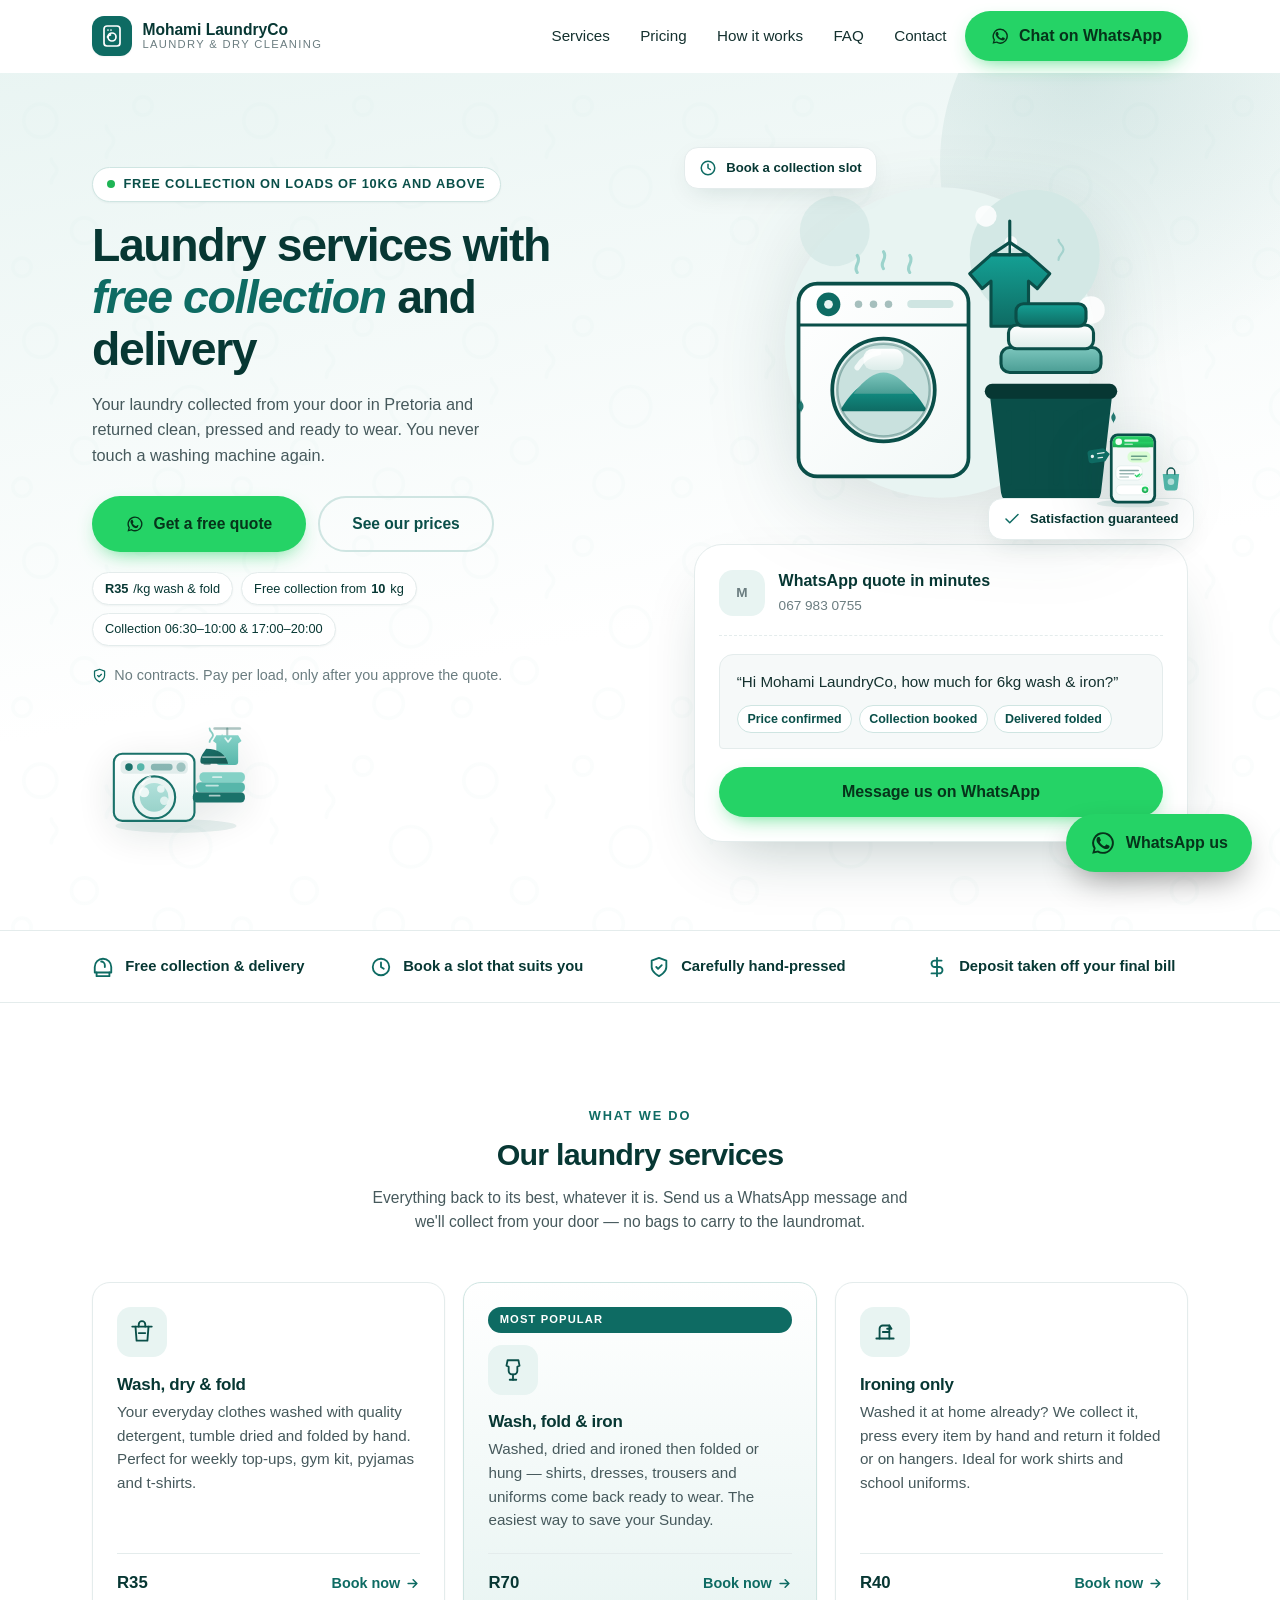
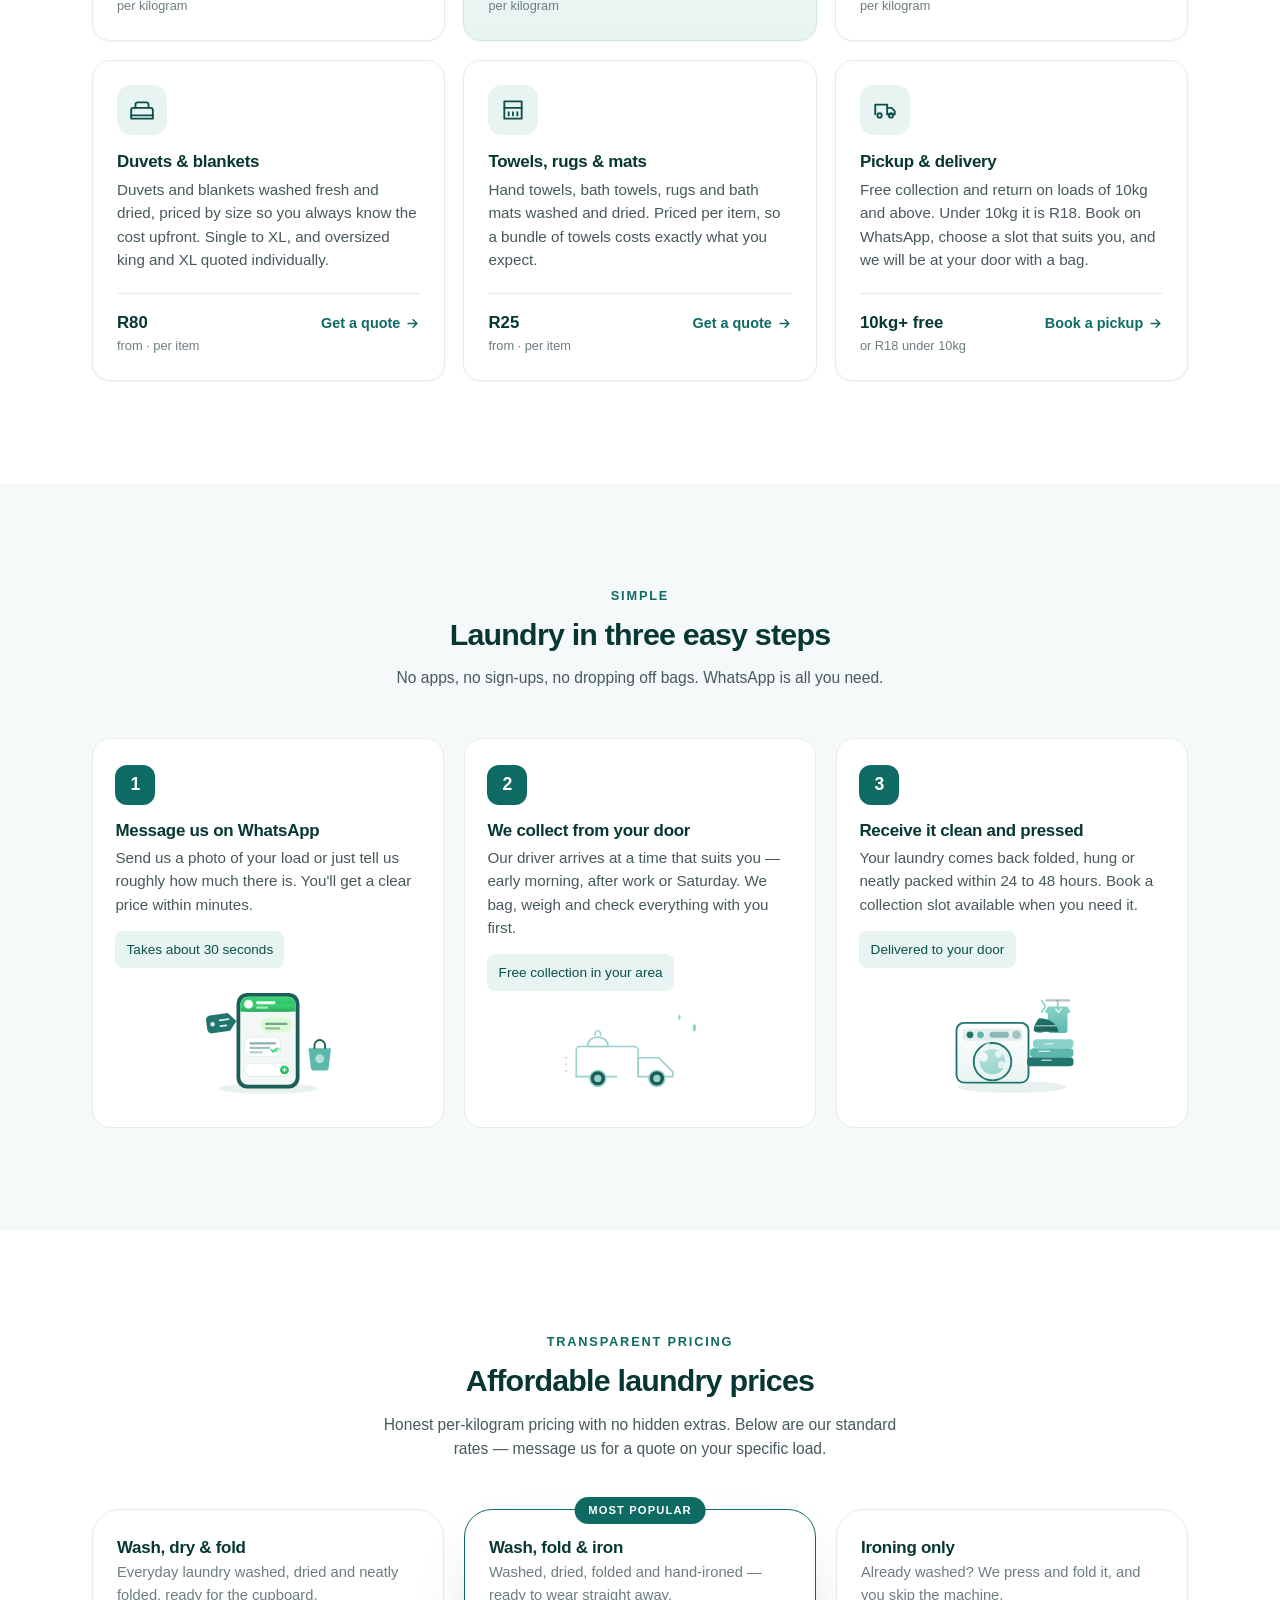
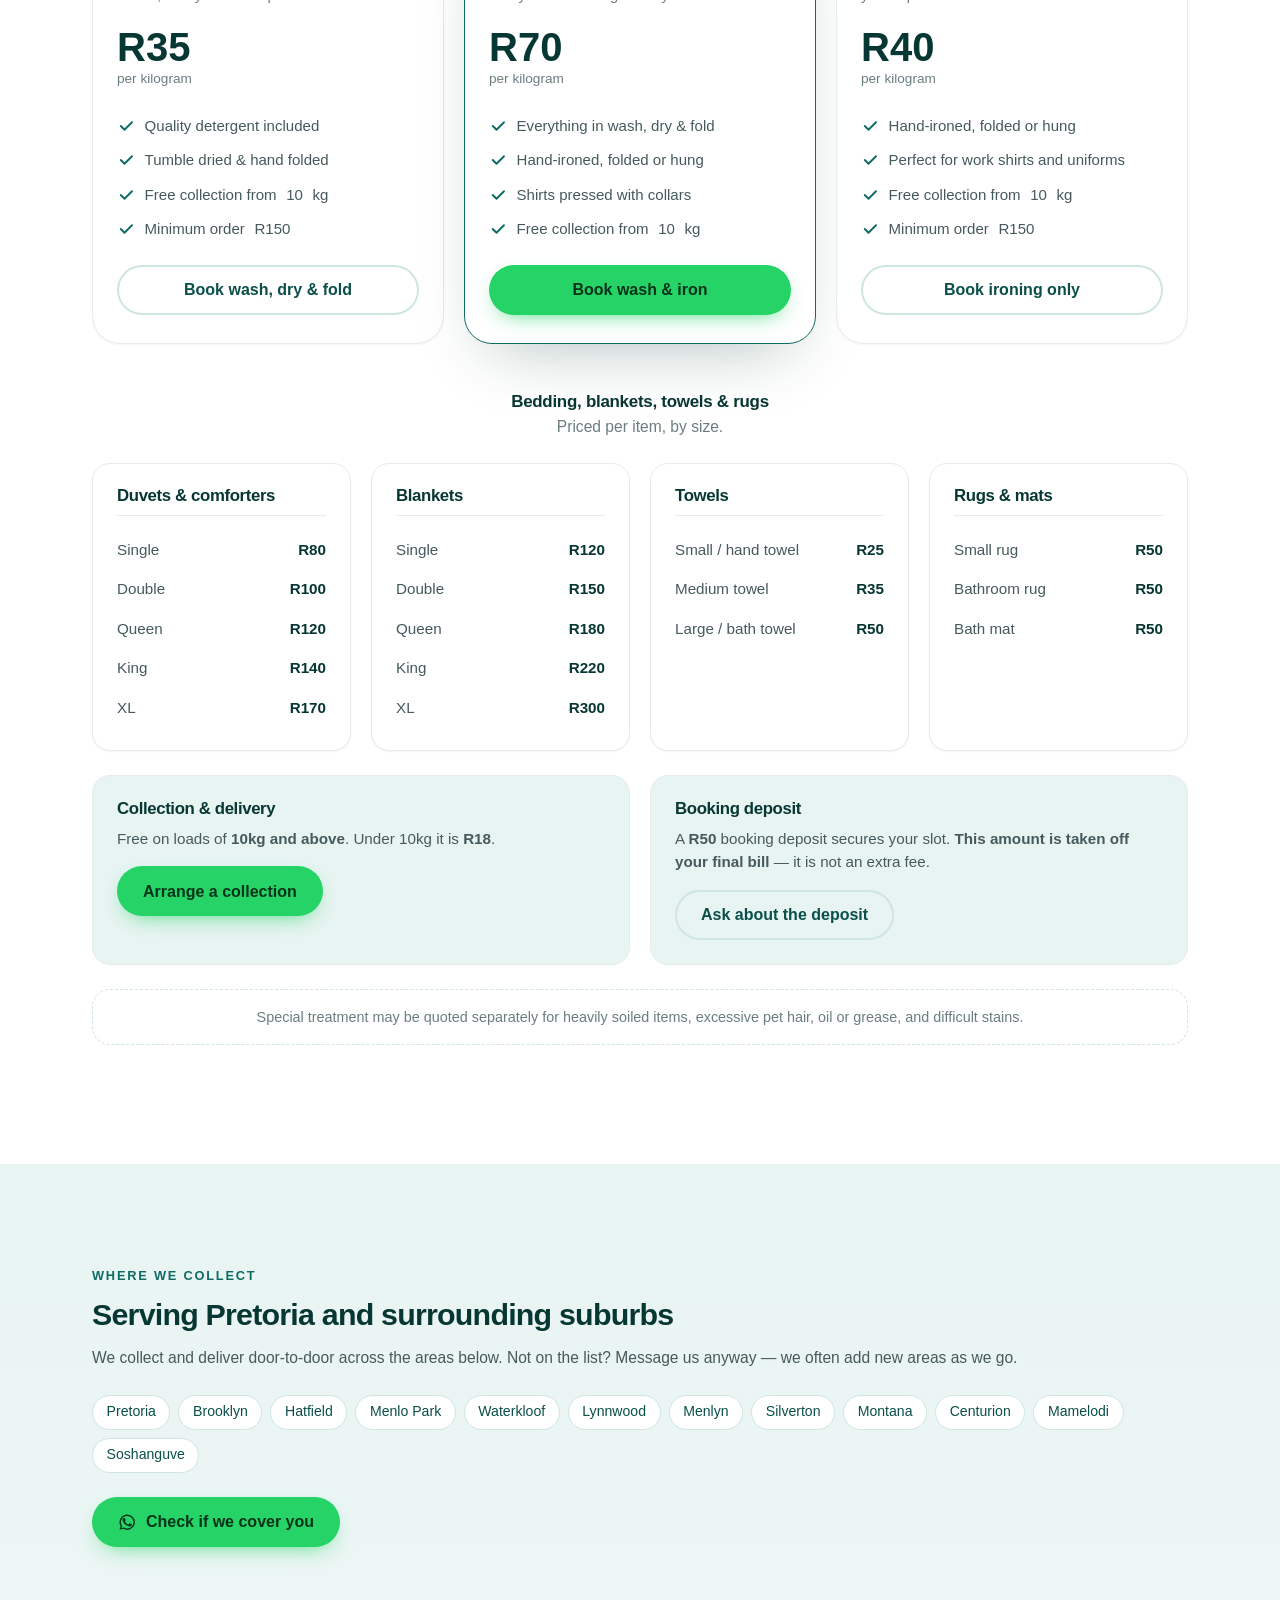
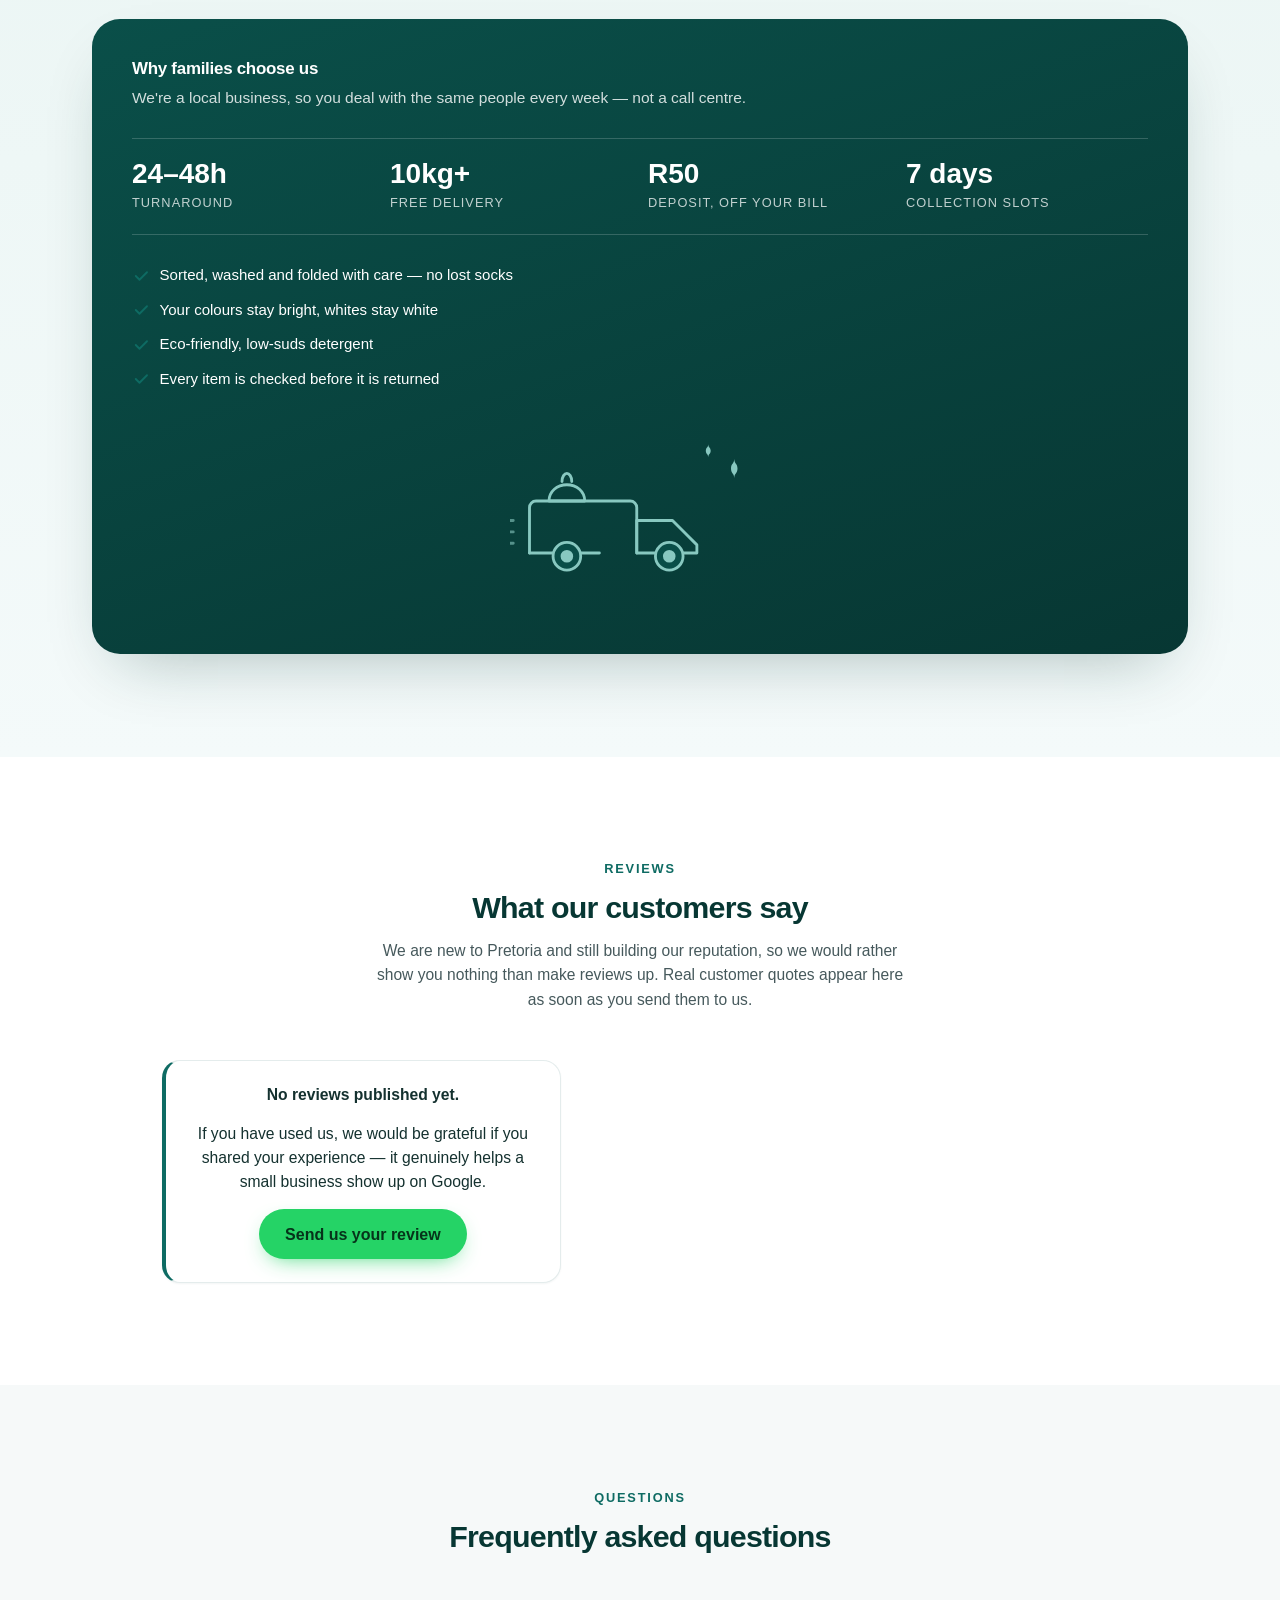
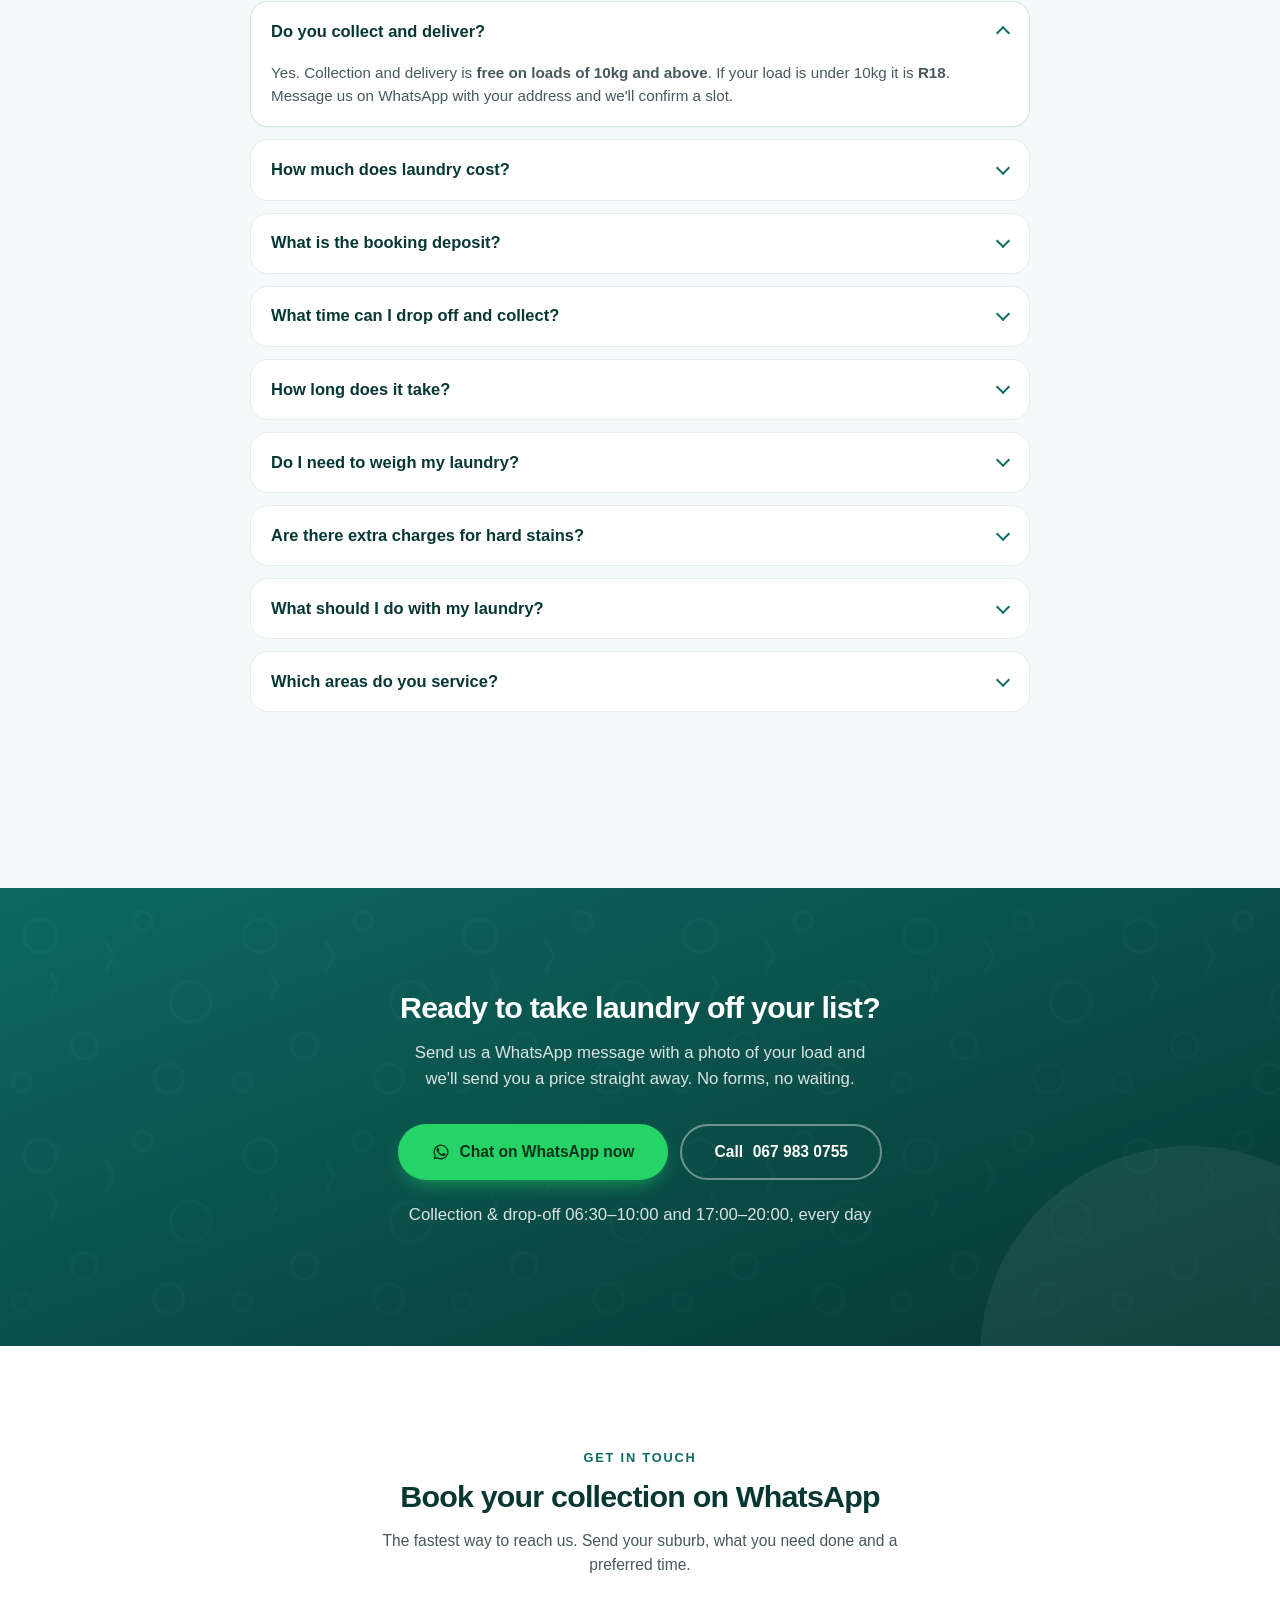
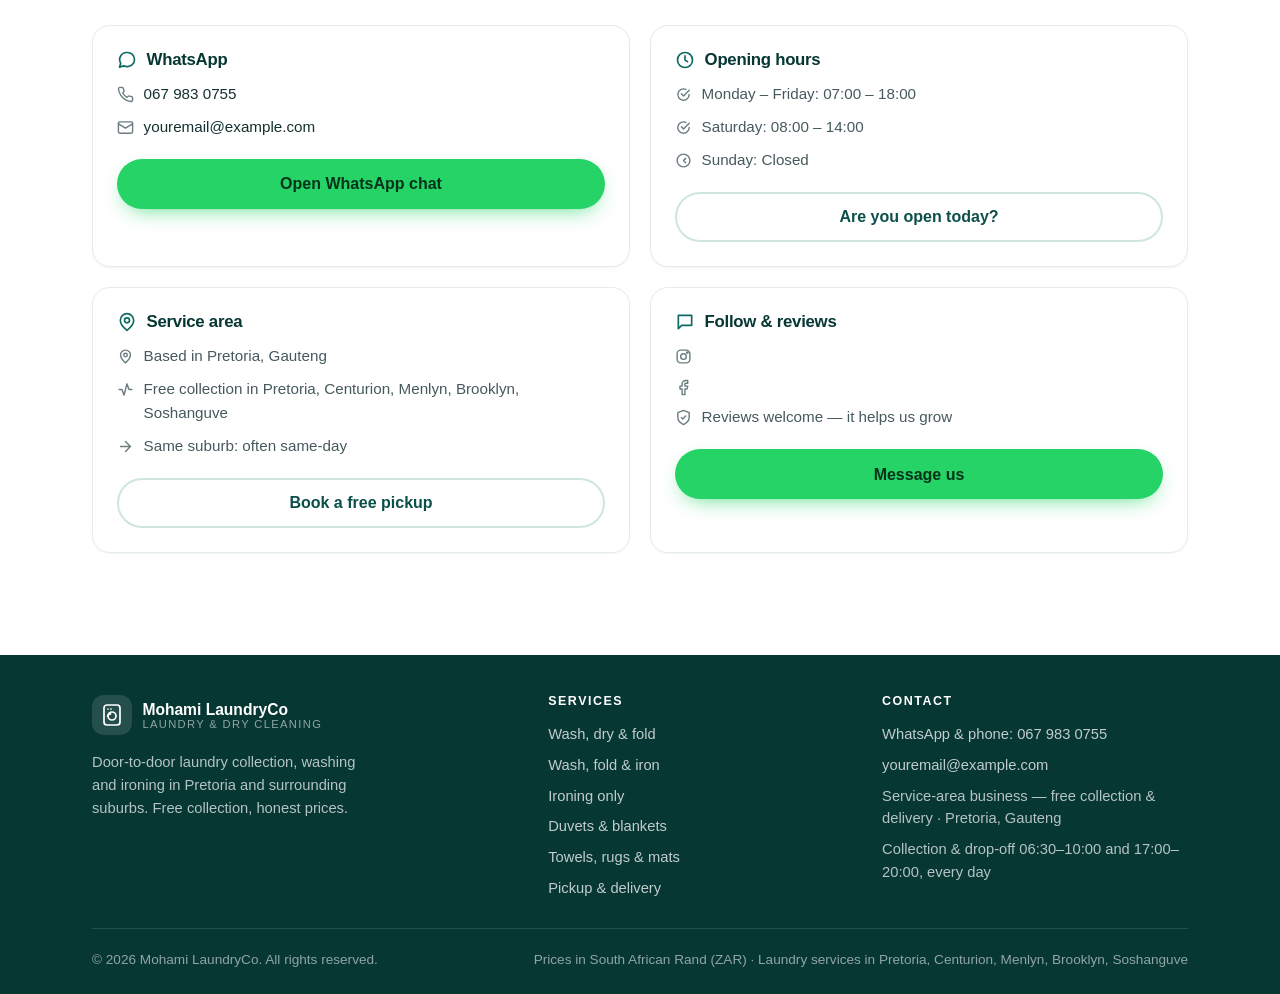
==== commit 4069ecc3: "Rename to Mohami LaundryCo, add graphics, reduce type scale - business name is now Mohami LaundryCo " ====
--- a/index.html
+++ b/index.html
@@ -3,10 +3,10 @@
 <head>
 <meta charset="utf-8">
 <meta name="viewport" content="width=device-width, initial-scale=1">
-<title>Laundry Services in Pretoria | Mohami's Laundry</title>
+<title>Laundry Services in Pretoria | Mohami LaundryCo</title>
   <meta name="description" content="Laundry collection &amp; delivery in Pretoria, Centurion &amp; Menlyn from R35/kg. Wash, dry &amp; fold, wash &amp; iron, ironing only, duvets, blankets &amp; towels. Free delivery on 10kg+.">
   <meta name="keywords" content="laundry services, laundry delivery, wash dry and fold, wash fold and iron, ironing only, ironing service, duvet washing, blanket cleaning, towel washing, rug washing, laundry collection Pretoria, laundry near me">
-<meta name="author" content="Mohami's Laundry">
+<meta name="author" content="Mohami LaundryCo">
 <meta name="robots" content="index, follow, max-image-preview:large">
 <meta name="theme-color" content="#0e6b63">
 
@@ -17,14 +17,17 @@
 
 <!-- Open Graph / social sharing (WhatsApp previews look better with this) -->
 <meta property="og:type" content="website">
-<meta property="og:site_name" content="Mohami's Laundry">
-  <meta property="og:title" content="Laundry from R35/kg with Free Collection | Mohami's Laundry">
+<meta property="og:site_name" content="Mohami LaundryCo">
+  <meta property="og:title" content="Laundry from R35/kg with Free Collection | Mohami LaundryCo">
   <meta property="og:description" content="Wash, dry &amp; fold R35/kg, wash &amp; iron R70/kg, ironing only R40/kg. Duvets, blankets, towels &amp; rugs by size. Free delivery on 10kg+.">
 <meta property="og:url" content="https://mohamislaundry.netlify.app">
-<meta property="og:image" content="https://mohamislaundry.netlify.app/og-image.png">
+<meta property="og:image" content="https://mohamislaundry.netlify.app/og-image.png"
+  <meta property="og:image:width" content="1200">
+  <meta property="og:image:height" content="630">
+  <meta property="og:image:alt" content="Mohami LaundryCo - laundry collected from your door in Pretoria">
 <meta property="og:locale" content="en_ZA">
 <meta name="twitter:card" content="summary_large_image">
-<meta name="twitter:title" content="Mohami's Laundry - Laundry from R35/kg with Free Collection">
+<meta name="twitter:title" content="Mohami LaundryCo - Laundry from R35/kg with Free Collection">
 <meta name="twitter:description" content="Wash, dry &amp; fold R35/kg, wash &amp; iron R70/kg, ironing only R40/kg. Duvets, blankets, towels &amp; rugs by size. Free delivery on 10kg+.">
 <meta name="twitter:image" content="https://mohamislaundry.netlify.app/og-image.png">
 
@@ -49,7 +52,7 @@
         </svg>
       </span>
       <span class="brand__text">
-        <span class="brand__name" data-bind="business">Mohami's Laundry</span>
+        <span class="brand__name" data-bind="business">Mohami LaundryCo</span>
         <span class="brand__tag">Laundry &amp; Dry Cleaning</span>
       </span>
     </a>
@@ -92,27 +95,32 @@
       <span class="eyebrow"><span class="dot"></span> Free collection on loads of 10kg and above</span>
       <h1>Laundry services with <em>free collection</em> and delivery</h1>
       <p class="hero__lead">
-          Wash, dry &amp; fold from <span data-price="washDryFoldKg">R35</span>/kg, wash &amp; iron from
-          <span data-price="washFoldIronKg">R70</span>/kg, and ironing only at
-          <span data-price="ironingOnlyKg">R40</span>/kg. We collect from your door in
-          <span data-bind="city">Pretoria</span> and return everything clean, pressed and ready to wear.
+          Your laundry collected from your door in <span data-bind="city">Pretoria</span> and returned
+          clean, pressed and ready to wear. You never touch a washing machine again.
       </p>
       <div class="hero__actions">
         <a class="btn btn--wa btn--lg" href="#contact" data-wa="default">
-          <svg class="icon" viewBox="0 0 24 24" fill="currentColor" aria-hidden="true"><path d="M17.47 14.38c-.3-.15-1.76-.87-2.03-.97-.27-.1-.47-.15-.67.15-.2.3-.77.96-.94 1.16-.17.2-.35.22-.65.08-.3-.15-1.26-.46-2.4-1.48-.89-.79-1.49-1.77-1.66-2.07-.17-.3-.02-.46.13-.61.14-.13.3-.35.45-.52.15-.17.2-.3.3-.5.1-.2.05-.37-.02-.52-.08-.15-.67-1.61-.92-2.21-.24-.58-.49-.5-.67-.51h-.57c-.2 0-.52.07-.79.37-.27.3-1.04 1.02-1.04 2.48s1.06 2.88 1.21 3.08c.15.2 2.1 3.2 5.08 4.49.71.31 1.26.49 1.69.63.71.23 1.36.2 1.87.12.57-.09 1.76-.72 2.01-1.41.25-.7.25-1.29.17-1.42-.07-.13-.27-.2-.57-.35zM12 2a10 10 0 0 0-8.6 15.1L2 22l5.05-1.32A10 10 0 1 0 12 2zm0 18.2a8.2 8.2 0 0 1-4.18-1.15l-.3-.18-3.1.81.83-3.02-.2-.31A8.2 8.2 0 1 1 12 20.2z"/></svg>
+          <svg class="icon" viewBox="0 0 24 24" fill="currentColor" aria-hidden="true"><path d="M17.47 14.38c-.3-.15-1.76-.87-2.03-.97-.27-.1-.47-.15-.67.15-.2.3-.77.96-.94 1.16-.17.2-.35.22-.65.08-.3-.15-1.26-.46-2.4-1.48-.89-.79-1.49-1.77-1.66-2.07-.17-.3-.02-.46.13-.61.14-.13.3-.35.45-.52.15-.17.2-.3.3-.5.1-.2.05-.37-.02-.52-.08-.15-.67-1.61-.92-2.21-.24-.58-.49-.5-.67-.51h-.57c-.2 0-.52.07-.79.37-.27.3-1.04 1.02-1.04 2.48s1.06 2.88 1.21 3.08.15 2.1 3.2 4.49c.71.31 1.26.49 1.69.63.71.23 1.36.2 1.87.12.57-.09 1.76-.72 2.01-1.41.25-.7.25-1.29.17-1.42-.07-.13-.27-.2-.57-.35zM12 2a10 10 0 0 0-8.6 15.1L2 22l5.05-1.32A10 10 0 1 0 12 2zm0 18.2a8.2 8.2 0 0 1-4.18-1.15l-.3-.18-3.1.81.83-3.02-.2-.31A8.2 8.2 0 1 1 12 20.2z"/></svg>
           Get a free quote
         </a>
         <a class="btn btn--ghost btn--lg" href="#pricing">See our prices</a>
       </div>
+      <ul class="hero__chips">
+        <li><span data-price="washDryFoldKg">R35</span>/kg wash &amp; fold</li>
+        <li>Free collection from <span data-raw="deliveryFreeFromKg">10</span>kg</li>
+        <li>Collection 06:30&ndash;10:00 &amp; 17:00&ndash;20:00</li>
+      </ul>
       <p class="hero__note">
         <svg viewBox="0 0 24 24" fill="none" stroke="currentColor" stroke-width="2" stroke-linecap="round" stroke-linejoin="round" aria-hidden="true"><path d="M12 22s8-4 8-10V5l-8-3-8 3v7c0 6 8 10 8 10z"/><path d="M9 12l2 2 4-4"/></svg>
         No contracts. Pay per load, only after you approve the quote.
       </p>
-    </div>
-
-    <div class="hero__media">
+      <img class="hero__art-sm" src="assets/laundry-stack.svg" width="200" height="150" alt="A washing machine beside a stack of folded laundry, a hanging shirt and an iron" loading="lazy" decoding="async">
+    </div>
+
+      <div class="hero__media">
       <div class="hero__art-wrap">
         <img class="hero__art" src="assets/hero.svg" width="640" height="580" alt="Illustration of a washing machine beside a basket of clean folded laundry and a hanging shirt">
+        <img class="hero__art-quote" src="assets/whatsapp-quote.svg" width="200" height="150" alt="" aria-hidden="true" loading="lazy" decoding="async">
         <span class="hero__float hero__float--tl" aria-hidden="true">
           <svg viewBox="0 0 24 24" fill="none" stroke="currentColor" stroke-width="2" stroke-linecap="round" stroke-linejoin="round"><circle cx="12" cy="12" r="9"/><path d="M12 7v5l3 2"/></svg>
           Book a collection slot
@@ -131,7 +139,7 @@
           </div>
         </div>
         <div class="hero__msg">
-          &ldquo;Hi <span data-bind="business">Mohami's Laundry</span>, how much for 6kg wash &amp; iron?&rdquo;
+          &ldquo;Hi <span data-bind="business">Mohami LaundryCo</span>, how much for 6kg wash &amp; iron?&rdquo;
           <div class="ticks">
             <span class="tick">Price confirmed</span>
             <span class="tick">Collection booked</span>
@@ -282,18 +290,21 @@
         <h3>Message us on WhatsApp</h3>
         <p>Send us a photo of your load or just tell us roughly how much there is. You'll get a clear price within minutes.</p>
         <span class="step__hint">Takes about 30 seconds</span>
+        <img class="step__art" src="assets/whatsapp-quote.svg" width="200" height="150" alt="" aria-hidden="true" loading="lazy" decoding="async">
       </div>
       <div class="step reveal">
         <div class="step__num" aria-hidden="true"></div>
         <h3>We collect from your door</h3>
         <p>Our driver arrives at a time that suits you — early morning, after work or Saturday. We bag, weigh and check everything with you first.</p>
         <span class="step__hint">Free collection in your area</span>
+        <img class="step__art" src="assets/delivery.svg" width="320" height="200" alt="" aria-hidden="true" loading="lazy" decoding="async">
       </div>
       <div class="step reveal">
         <div class="step__num" aria-hidden="true"></div>
         <h3>Receive it clean and pressed</h3>
         <p>Your laundry comes back folded, hung or neatly packed within 24 to 48 hours. Book a collection slot available when you need it.</p>
         <span class="step__hint">Delivered to your door</span>
+        <img class="step__art" src="assets/laundry-stack.svg" width="200" height="150" alt="" aria-hidden="true" loading="lazy" decoding="async">
       </div>
     </div>
   </div>
@@ -472,28 +483,19 @@
     <div class="section__head section__head--center">
       <span class="section__kicker">Reviews</span>
       <h2>What our customers say</h2>
+      <p class="lede">
+        We are new to <span data-bind="city">Pretoria</span> and still building our reputation,
+        so we would rather show you nothing than make reviews up. Real customer quotes appear
+        here as soon as you send them to us.
+      </p>
     </div>
     <div class="quotes">
-      <div class="quote reveal">
-        <div class="quote__stars" aria-label="5 out of 5 stars">★★★★★</div>
-        <p>&ldquo;Collection from my door and back the same day. My uniforms have never looked better. Worth every rand.&rdquo;</p>
-        <footer>Thandi M. — Pretoria</footer>
-      </div>
-      <div class="quote reveal">
-        <div class="quote__stars" aria-label="5 out of 5 stars">★★★★★</div>
-        <p>&ldquo;WhatsApp is so easy — I send a photo, they quote me, done. No more queueing at the laundromat on Saturdays.&rdquo;</p>
-        <footer>Sipho N. — Brooklyn</footer>
-      </div>
-      <div class="quote reveal">
-        <div class="quote__stars" aria-label="5 out of 5 stars">★★★★★</div>
-        <p>&ldquo;They washed my winter coats like new. The price was better than the shop down the road too.&rdquo;</p>
-        <footer>Ayesha K. — Hatfield</footer>
-      </div>
-    </div>
-    <p class="price-note" style="margin-top:2rem">
-      Left us a review? It genuinely helps small businesses like ours show up on Google —
-      <a href="#contact" data-wa="default">send it to us on WhatsApp</a>. Thank you!
-    </p>
+      <div class="quote quote--empty reveal">
+        <p class="quote__waiting">No reviews published yet.</p>
+        <p>If you have used us, we would be grateful if you shared your experience &mdash; it genuinely helps a small business show up on Google.</p>
+        <a class="btn btn--wa btn--sm" href="#contact" data-wa="default">Send us your review</a>
+      </div>
+    </div>
   </div>
 </section>
 
@@ -659,7 +661,7 @@
             </svg>
           </span>
           <span class="brand__text">
-            <span class="brand__name" data-bind="business">Mohami's Laundry</span>
+            <span class="brand__name" data-bind="business">Mohami LaundryCo</span>
             <span class="brand__tag">Laundry &amp; Dry Cleaning</span>
           </span>
         </a>
@@ -691,7 +693,7 @@
     </div>
 
     <div class="footer__bottom">
-      <span>&copy; <span id="year">2026</span> <span data-bind="business">Mohami's Laundry</span>. All rights reserved.</span>
+      <span>&copy; <span id="year">2026</span> <span data-bind="business">Mohami LaundryCo</span>. All rights reserved.</span>
       <span>Prices in South African Rand (ZAR) &middot; Laundry services in <span data-bind="areaKeywords">Pretoria, Centurion, Menlyn, Brooklyn, Soshanguve</span></span>
     </div>
   </div>
--- a/styles.css
+++ b/styles.css
@@ -1,5 +1,5 @@
 /* ==========================================================================
-   Mohami's Laundry — Styles
+   Mohami LaundryCo — Styles
    Palette: white + deep teal, soft shadows, serif headings.
    Mobile-first. No frameworks, no external font files.
    ========================================================================== */
@@ -57,7 +57,7 @@
 body {
   margin: 0;
   font-family: var(--font-sans);
-  font-size: 1.0625rem;
+  font-size: 0.975rem;
   line-height: 1.55;
   color: var(--body);
   background: var(--surface);
@@ -88,15 +88,15 @@
 }
 
 h1 {
-  font-size: clamp(2.25rem, 6.2vw, 4rem);
+  font-size: clamp(1.85rem, 4.4vw, 2.9rem);
   letter-spacing: -0.03em;
 }
 h2 {
-  font-size: clamp(1.8rem, 4.2vw, 2.65rem);
+  font-size: clamp(1.45rem, 2.9vw, 1.9rem);
   letter-spacing: -0.026em;
 }
 h3 {
-  font-size: 1.22rem;
+  font-size: 1.06rem;
   letter-spacing: -0.016em;
   font-weight: 600;
 }
@@ -222,7 +222,7 @@
 
 .btn--lg {
   padding: 1.05rem 2rem;
-  font-size: 1.075rem;
+  font-size: 0.975rem;
 }
 
 .btn .icon {
@@ -293,7 +293,7 @@
 .brand__name {
   font-family: var(--font-display);
   font-weight: 700;
-  font-size: 1.075rem;
+  font-size: 0.975rem;
   color: var(--brand-darker);
 }
 
@@ -461,7 +461,7 @@
 }
 
 .hero__lead {
-  font-size: clamp(1.05rem, 2.2vw, 1.2rem);
+  font-size: clamp(0.95rem, 1.5vw, 1.02rem);
   max-width: 46ch;
   color: var(--body);
 }
@@ -501,16 +501,91 @@
 .hero__art {
   width: 100%;
   height: auto;
-  max-width: 460px;
+  max-width: 400px;
   margin-inline: auto;
   filter: drop-shadow(0 24px 40px rgba(10, 55, 51, 0.14));
 }
 
+/* The WhatsApp card peeking in behind the main illustration, so the hero
+   reads as a conversation rather than one lonely picture. */
+.hero__art-quote {
+  position: absolute;
+  right: 0;
+  bottom: 4%;
+  width: clamp(110px, 20%, 165px);
+  height: auto;
+  filter: drop-shadow(0 14px 26px rgba(10, 55, 51, 0.2));
+  z-index: 1;
+}
+
+.hero__art-sm {
+  width: clamp(120px, 100%, 168px);
+  height: auto;
+  margin-top: 1.5rem;
+  opacity: 0.95;
+  filter: drop-shadow(0 10px 20px rgba(10, 55, 51, 0.12));
+}
+
+.hero__chips {
+  list-style: none;
+  display: flex;
+  flex-wrap: wrap;
+  gap: 0.5rem;
+  margin: 1.25rem 0 0;
+  padding: 0;
+}
+
+.hero__chips li {
+  display: inline-flex;
+  align-items: center;
+  gap: 0.3rem;
+  font-size: 0.8rem;
+  font-weight: 500;
+  color: var(--brand-darker);
+  background: #fff;
+  border: 1px solid var(--line);
+  border-radius: 999px;
+  padding: 0.34rem 0.75rem;
+  box-shadow: var(--shadow-sm);
+}
+
+.hero__chips li span {
+  font-weight: 700;
+}
+
 .coverage__art {
-  width: min(100%, 300px);
-  margin-top: 1.75rem;
+  width: min(100%, 260px);
+  margin-top: 1.5rem;
   margin-inline: auto;
   opacity: 0.95;
+}
+
+.coverage__art-stack {
+  width: min(100%, 210px);
+  margin: 0.75rem auto -0.5rem;
+  display: block;
+  opacity: 0.9;
+}
+
+.step__art {
+  width: min(100%, 150px);
+  height: auto;
+  margin-top: 1rem;
+  margin-inline: auto;
+  opacity: 0.92;
+}
+
+.quote--empty {
+  text-align: center;
+  max-width: 46ch;
+  margin-inline: auto;
+  border-style: dashed;
+}
+
+.quote__waiting {
+  font-weight: 600;
+  color: var(--brand-darker);
+  margin-bottom: 0.5rem;
 }
 
 /* The bubble texture is applied inside the .hero and .cta background stacks
@@ -671,7 +746,7 @@
 }
 
 .lede {
-  font-size: 1.075rem;
+  font-size: 0.975rem;
   color: var(--body);
 }
 
@@ -1067,6 +1142,8 @@
 .quotes {
   display: grid;
   gap: 1.15rem;
+  grid-template-columns: minmax(0, 1fr);
+  justify-items: center;
 }
 
 .quote {
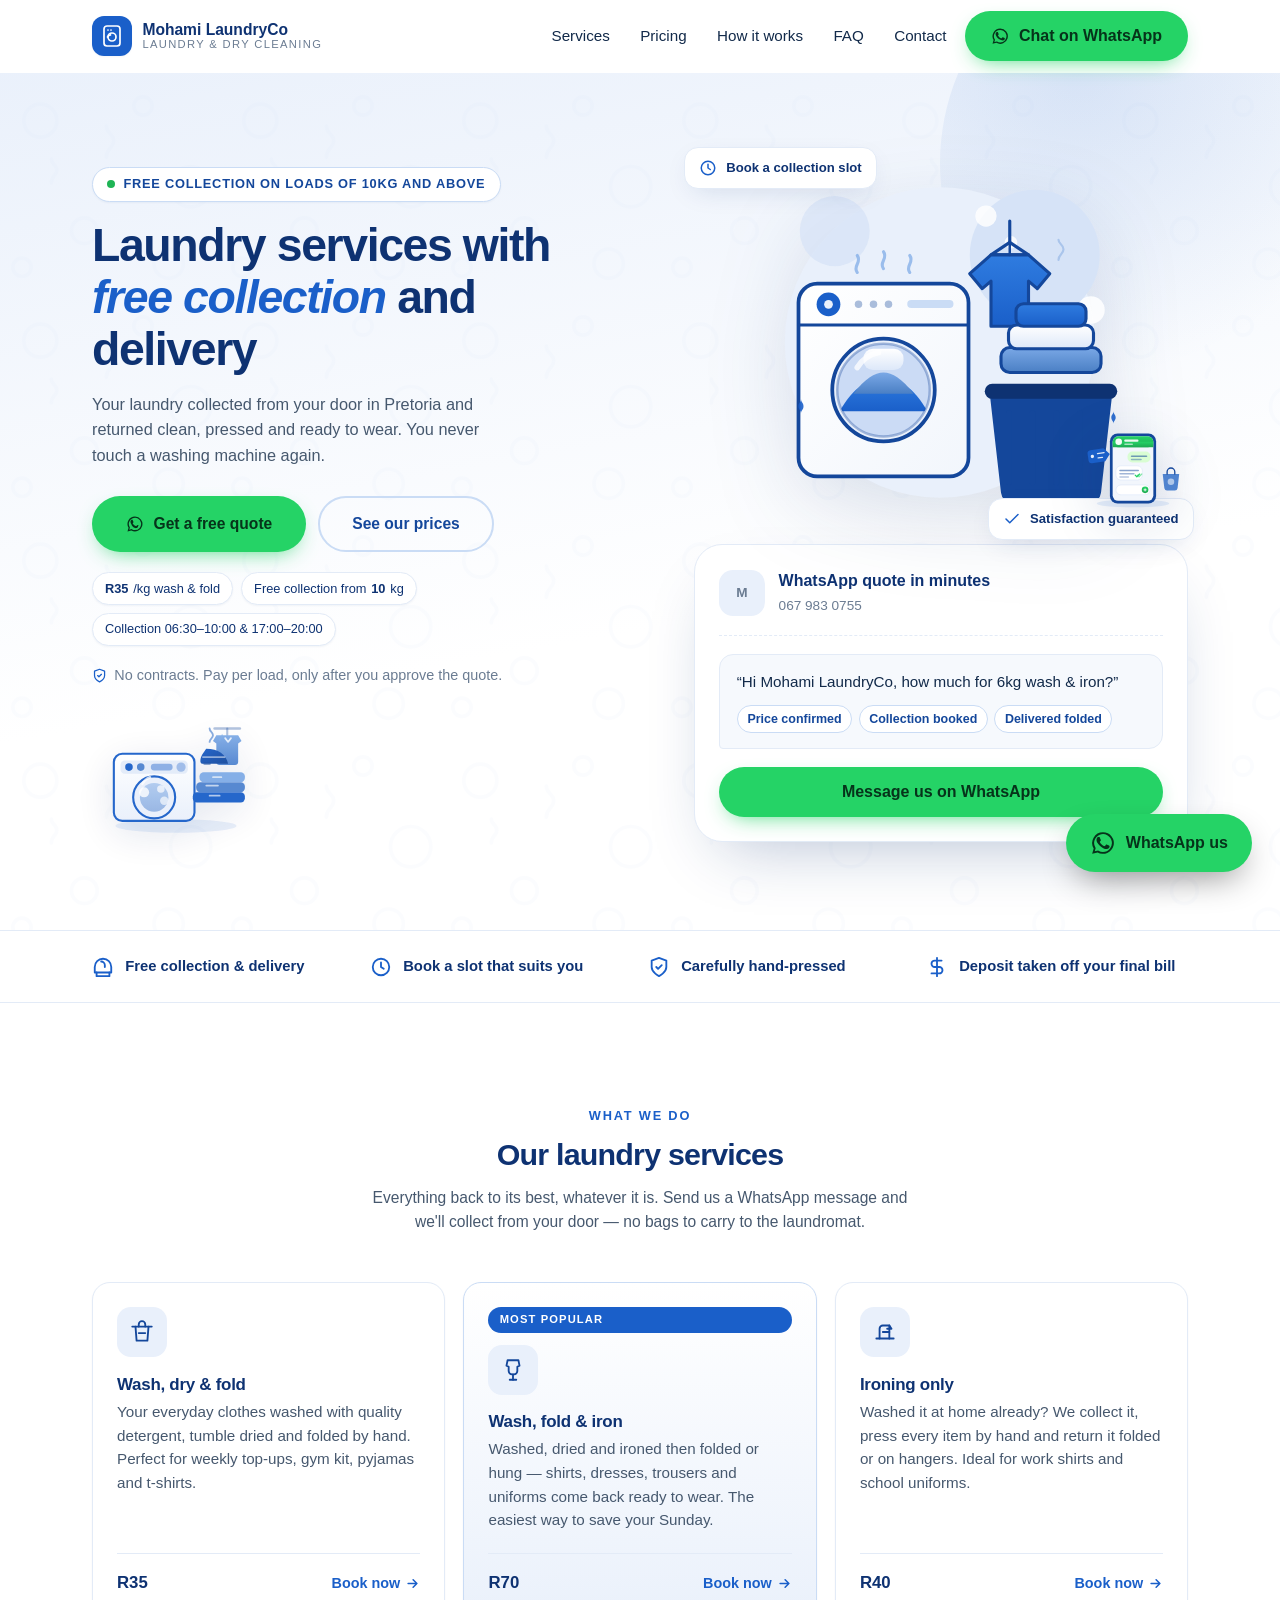
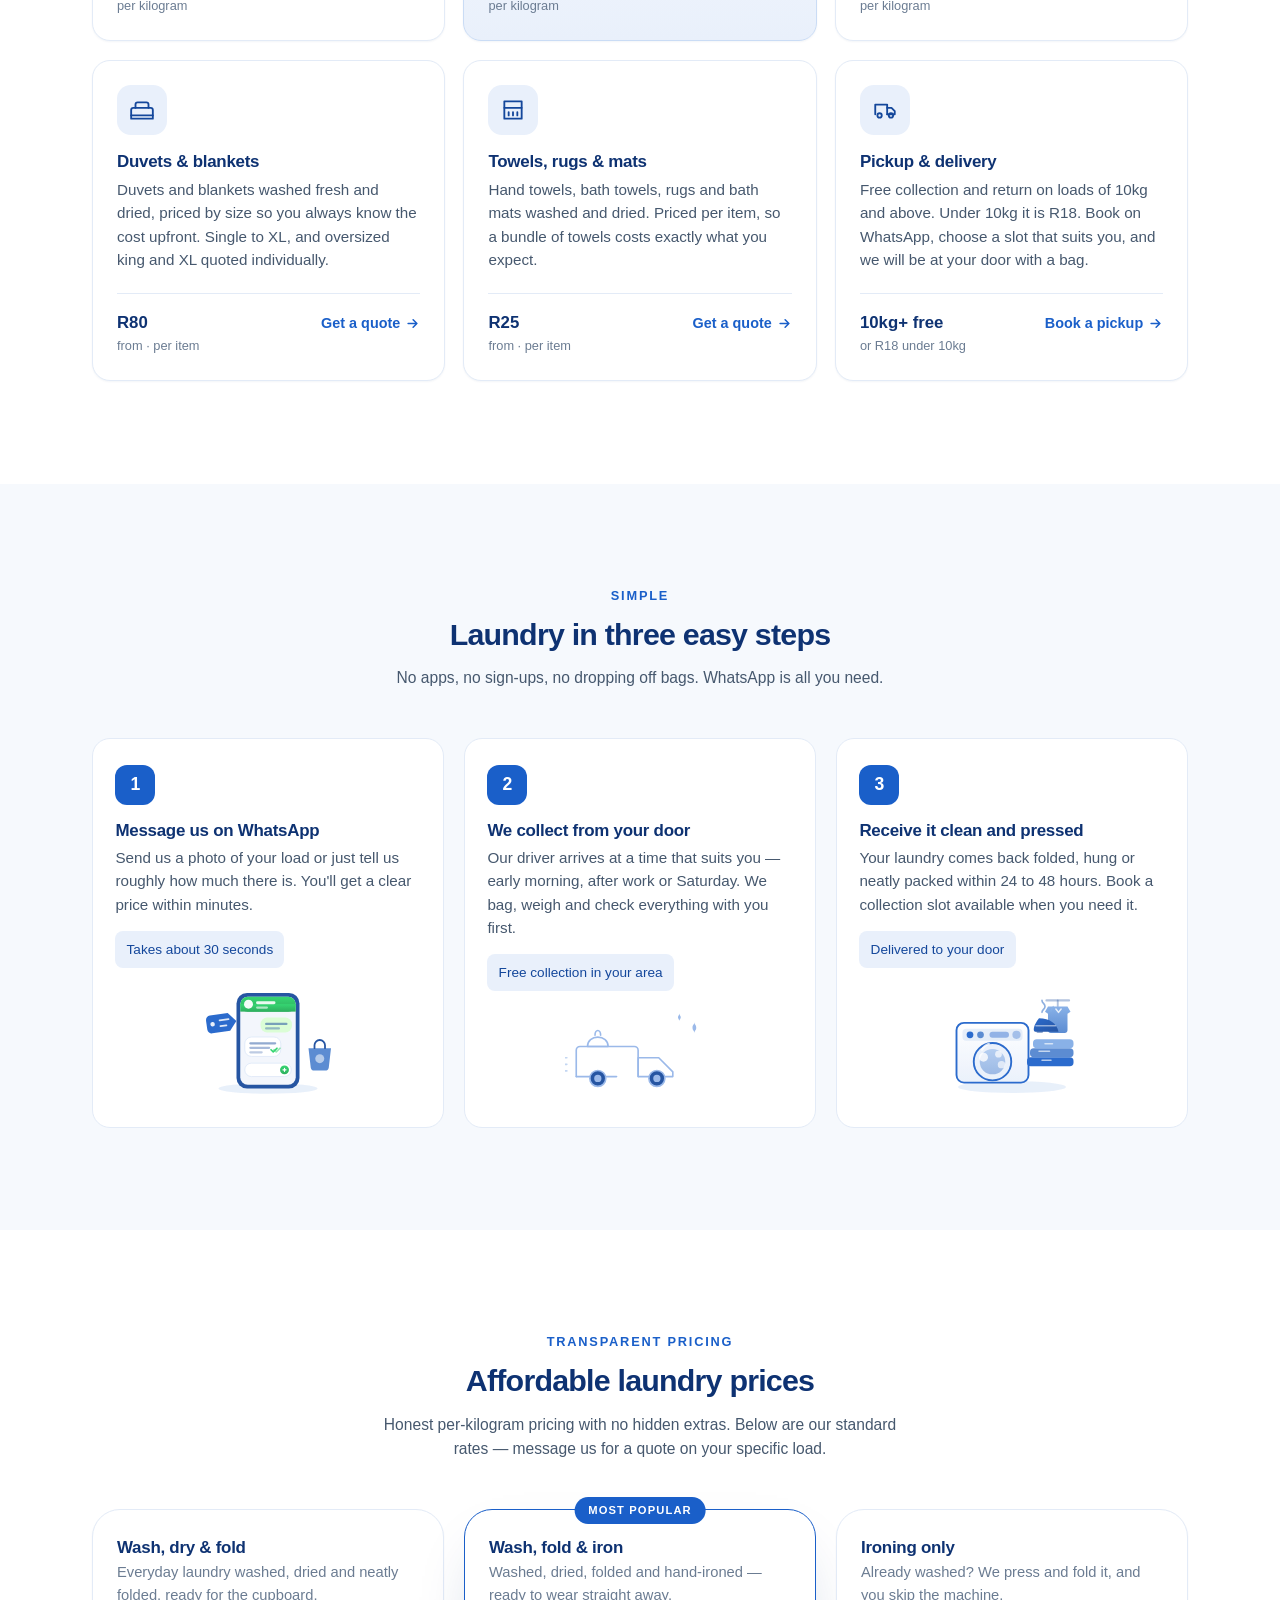
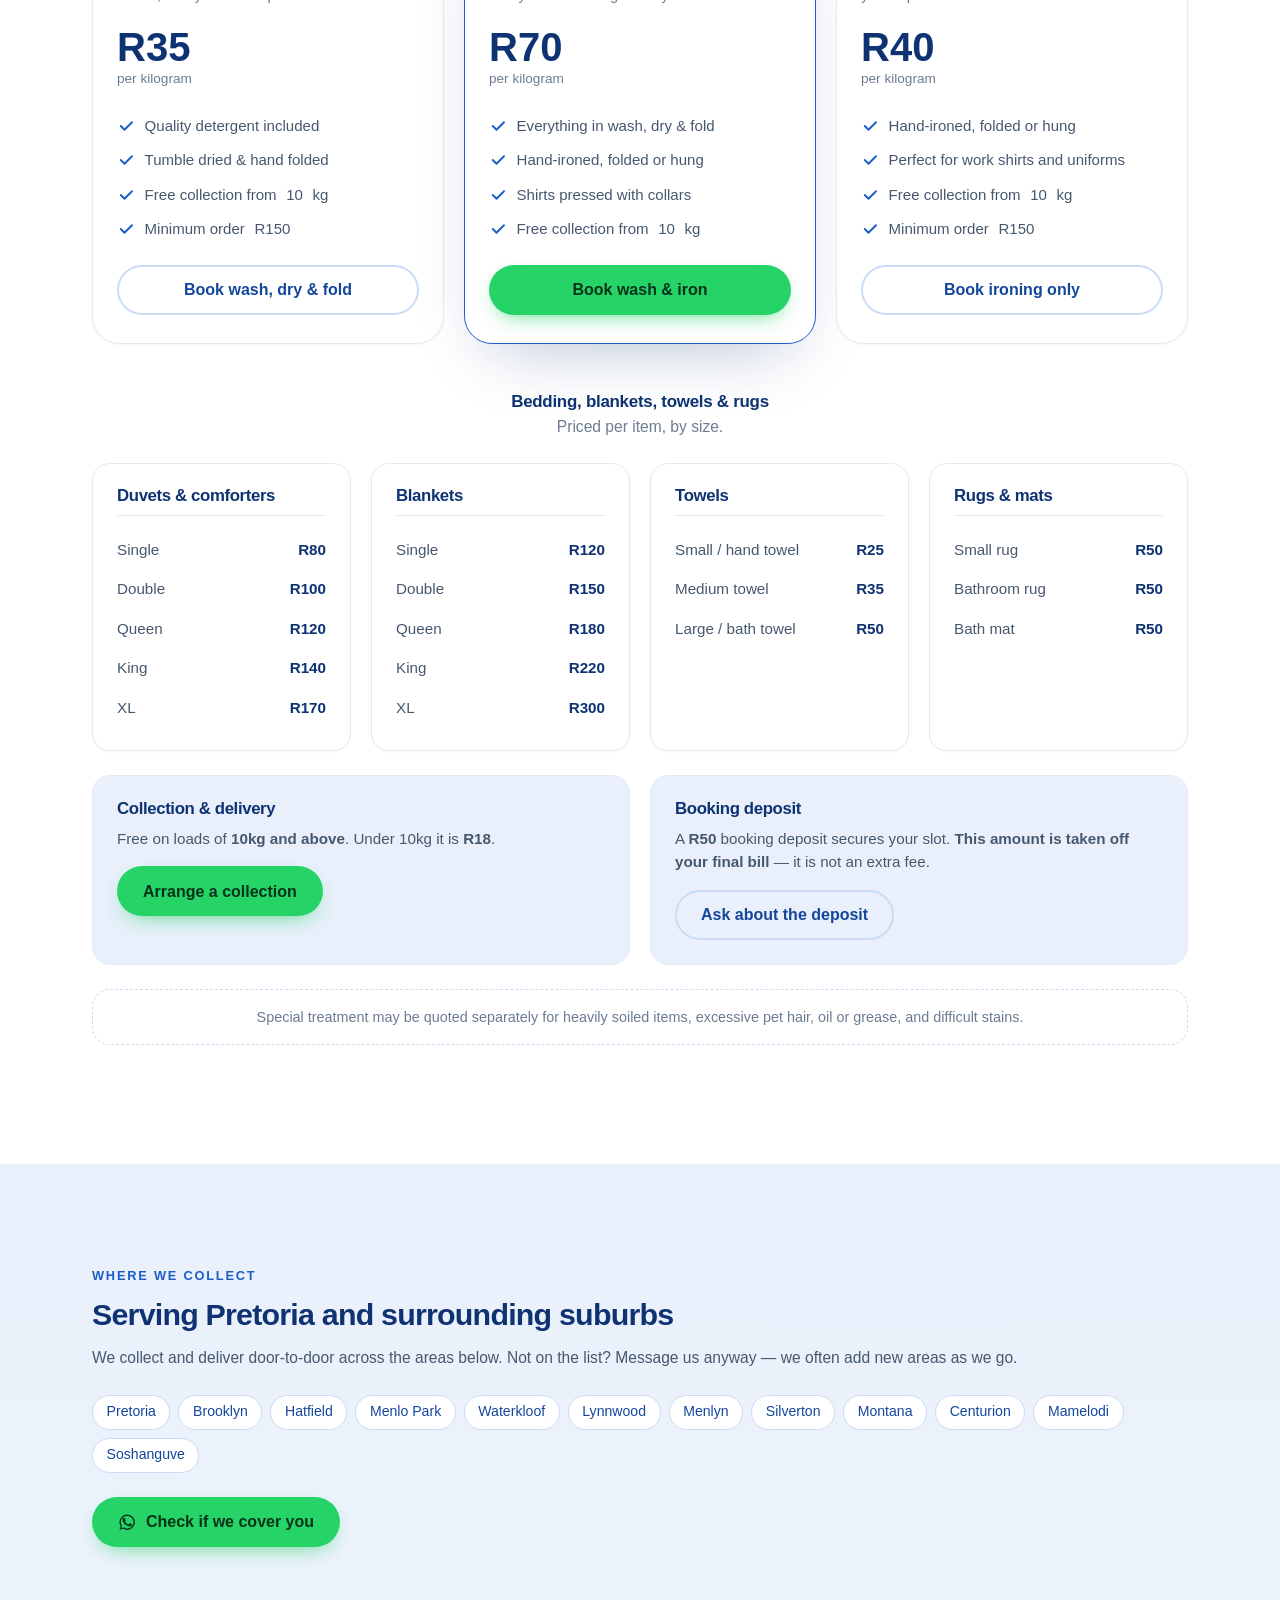
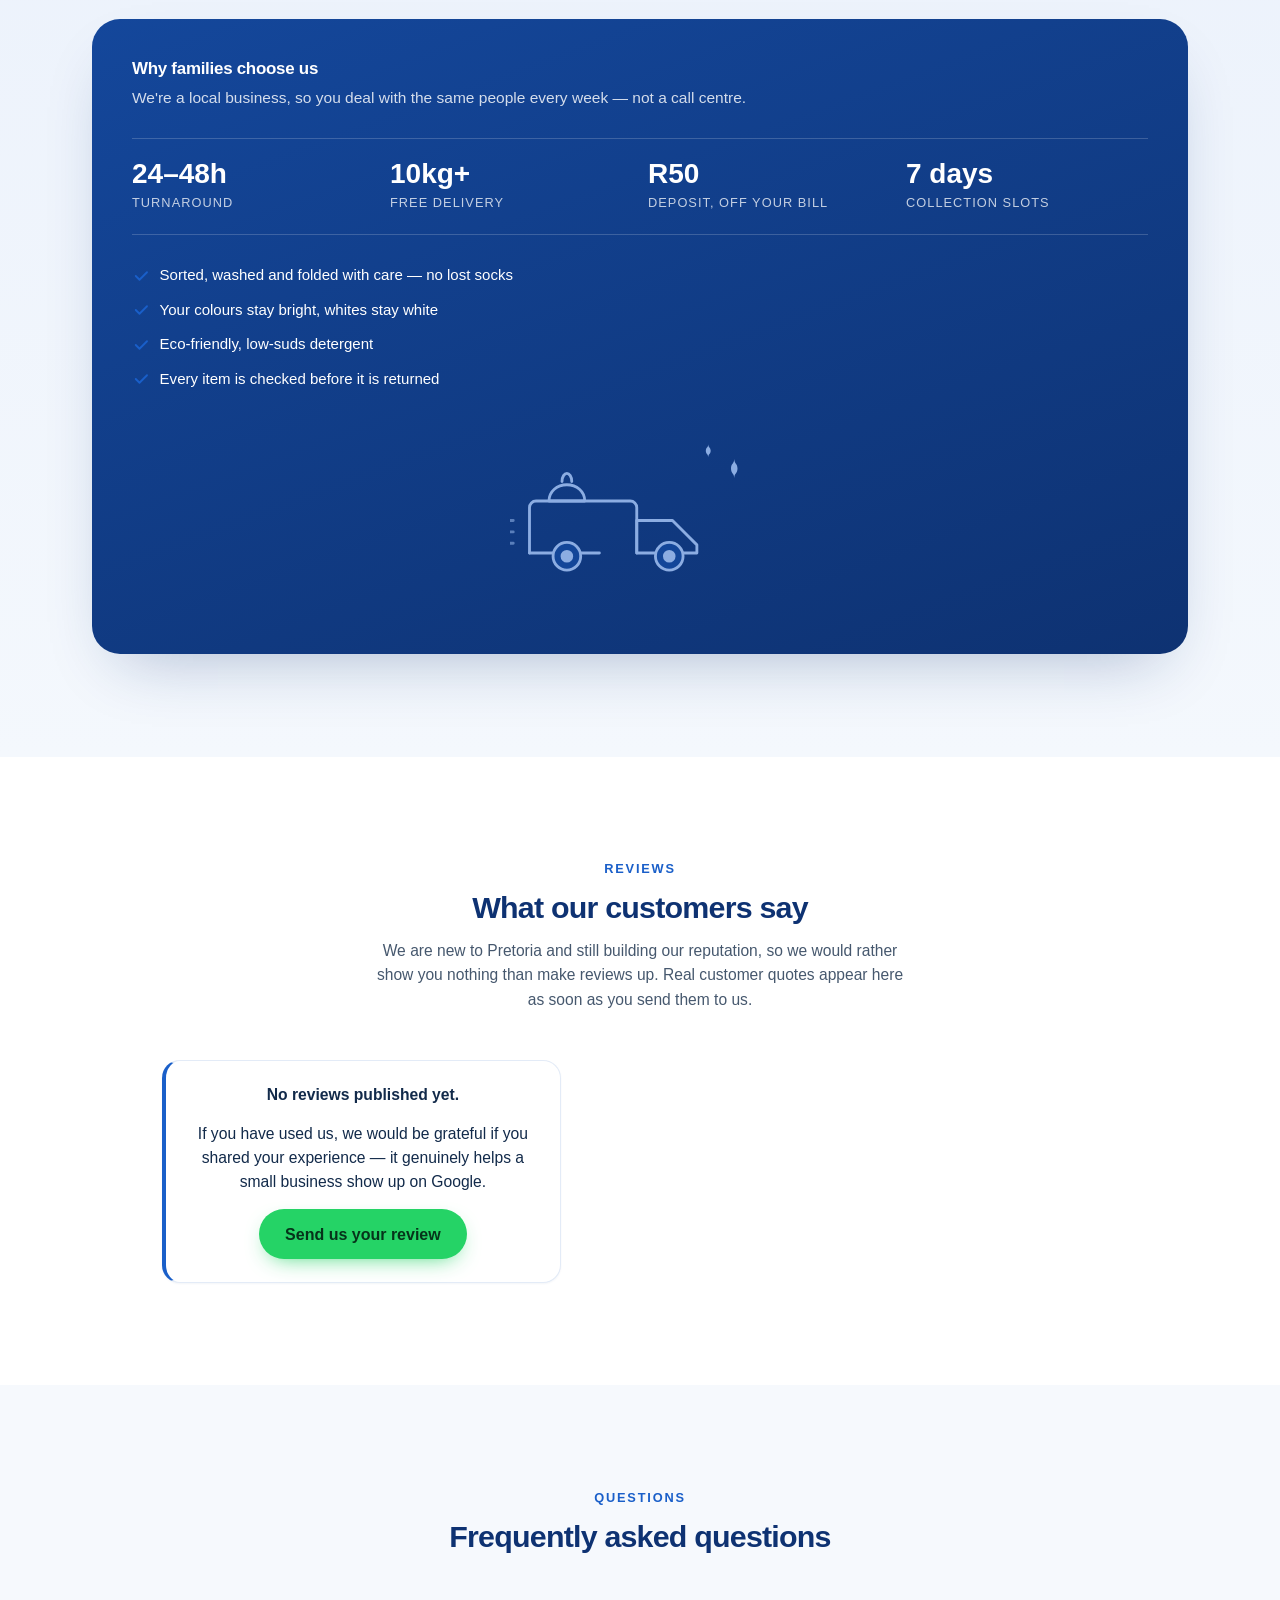
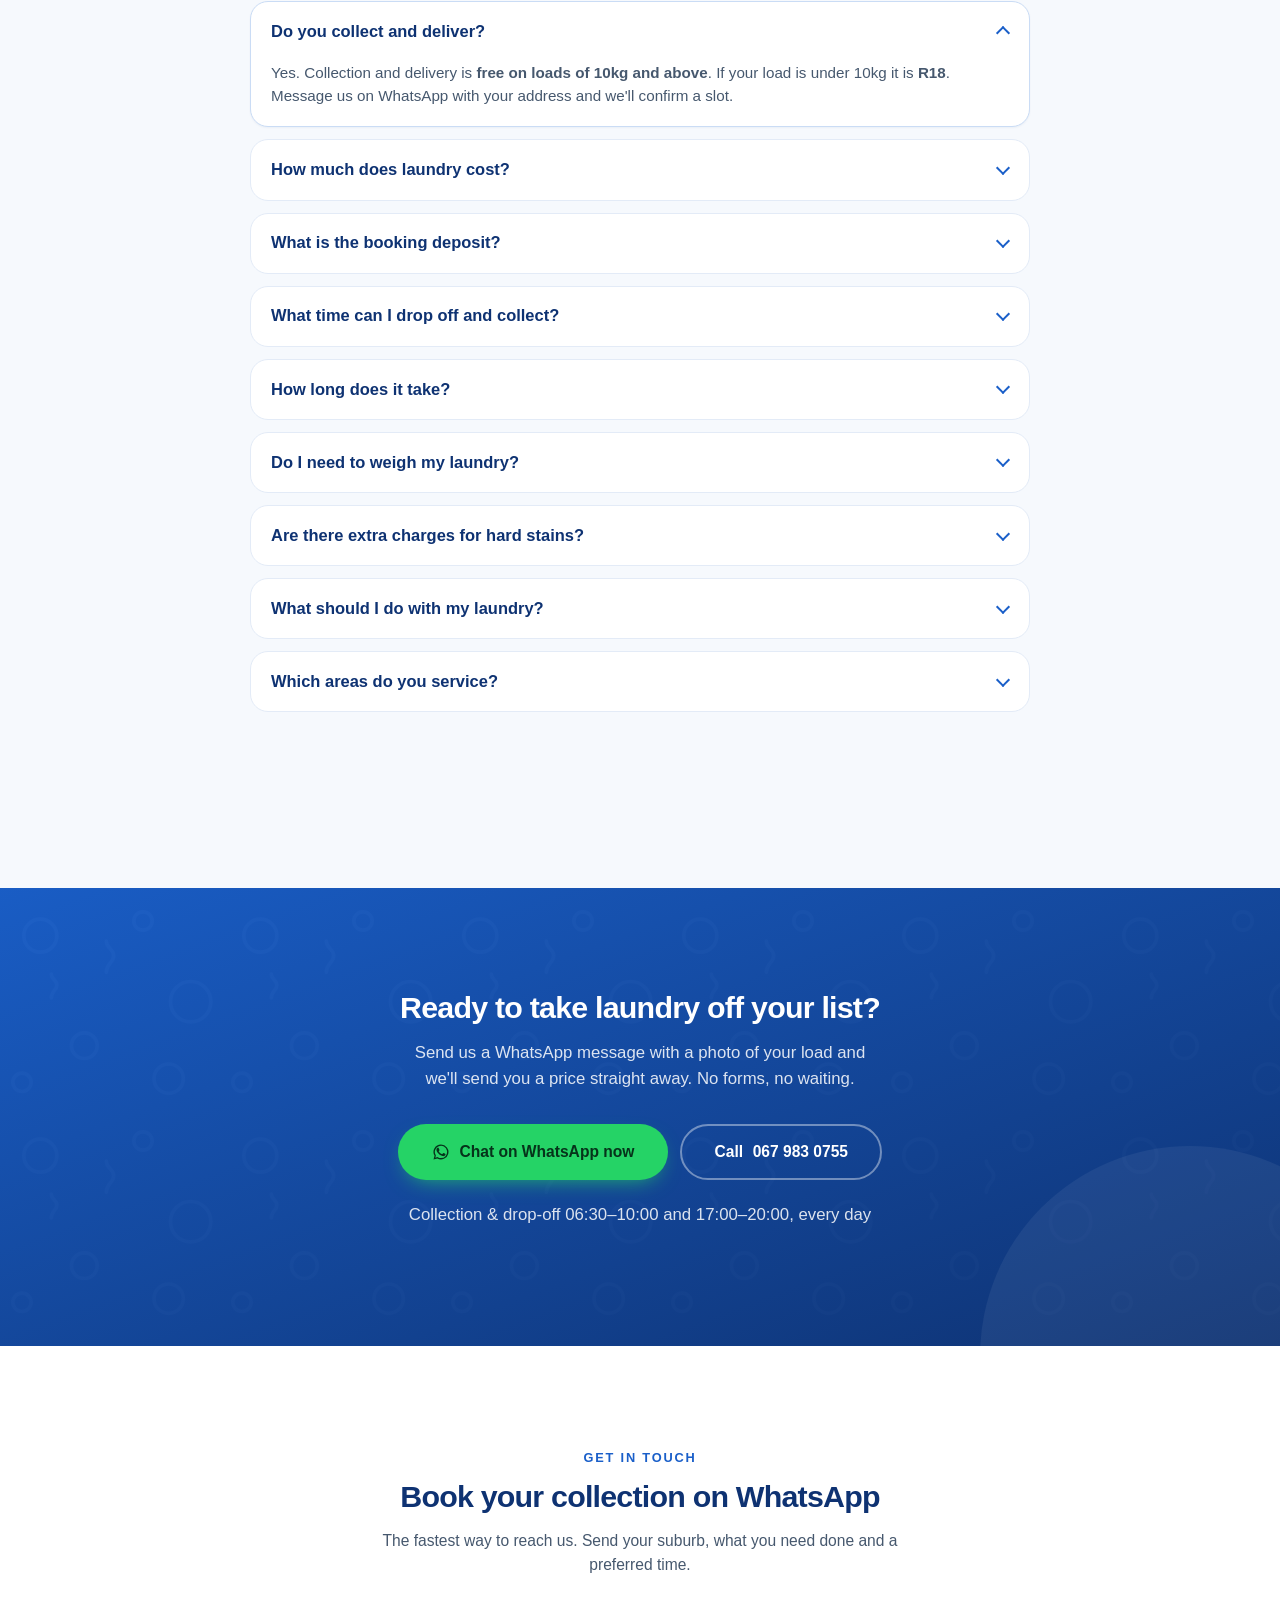
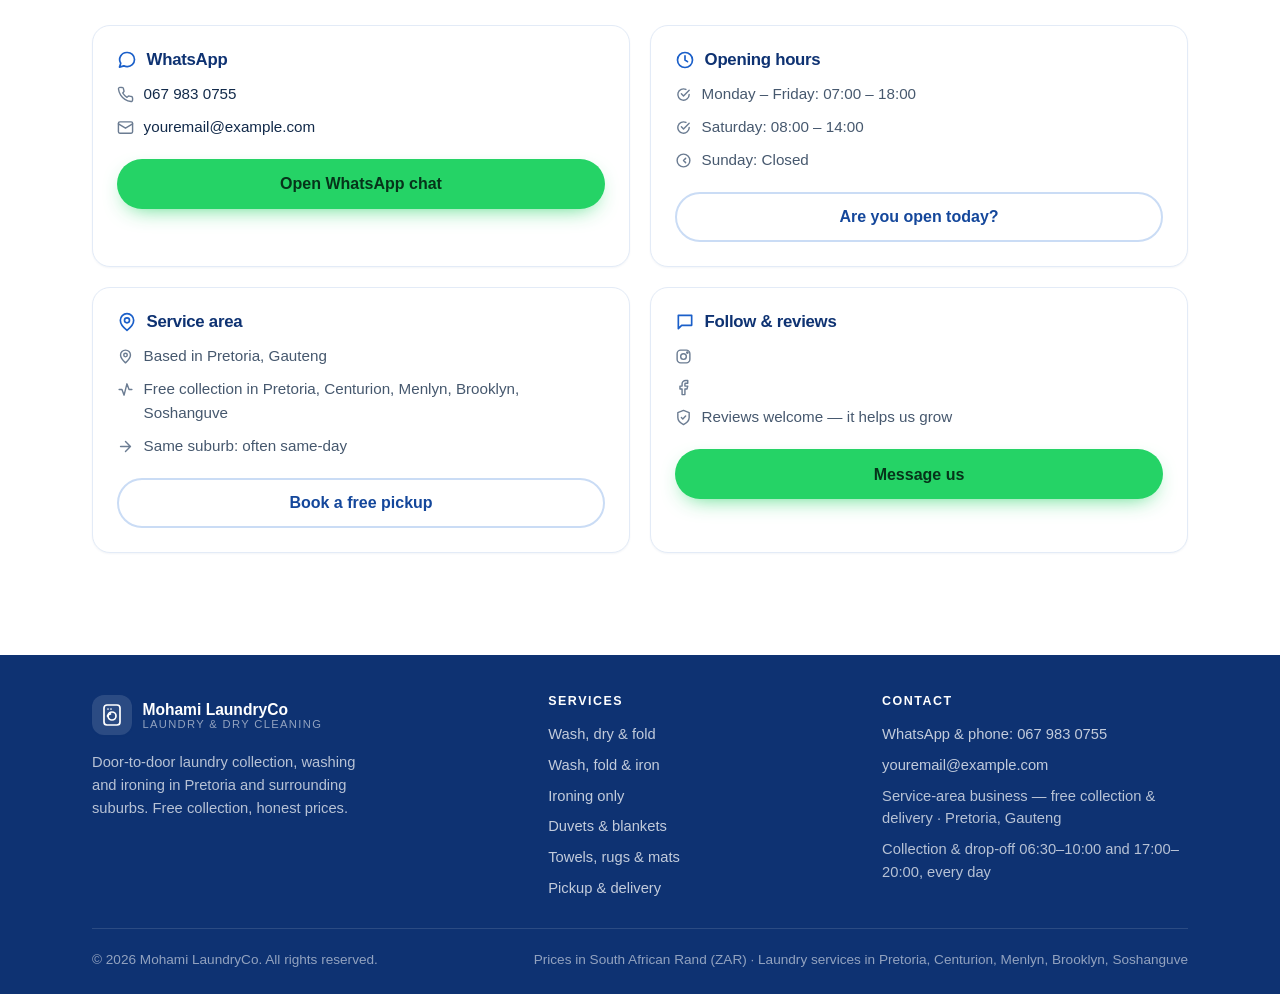
==== commit 5cfb8105: "Switch the palette from teal to blue - brand ramp is now blue: #1a5fc9, #14479b, #0e3272 with blue-t" ====
--- a/index.html
+++ b/index.html
@@ -8,7 +8,7 @@
   <meta name="keywords" content="laundry services, laundry delivery, wash dry and fold, wash fold and iron, ironing only, ironing service, duvet washing, blanket cleaning, towel washing, rug washing, laundry collection Pretoria, laundry near me">
 <meta name="author" content="Mohami LaundryCo">
 <meta name="robots" content="index, follow, max-image-preview:large">
-<meta name="theme-color" content="#0e6b63">
+<meta name="theme-color" content="#1a5fc9">
 
 <!-- Local business hints for search engines -->
 <meta name="geo.region" content="ZA-GP">
--- a/styles.css
+++ b/styles.css
@@ -1,24 +1,25 @@
 /* ==========================================================================
    Mohami LaundryCo — Styles
-   Palette: white + deep teal, soft shadows, serif headings.
+   Palette: white + deep blue, soft shadows, serif headings.
    Mobile-first. No frameworks, no external font files.
    ========================================================================== */
 
 :root {
-  --brand: #0e6b63;
-  --brand-dark: #0a4f49;
-  --brand-darker: #073733;
-  --brand-soft: #e8f4f2;
-  --brand-line: #cfe5e2;
-
-  --ink: #14312f;
-  --body: #46595c;
-  --muted: #6b7d80;
+  --brand: #1a5fc9;
+  --brand-dark: #14479b;
+  --brand-darker: #0e3272;
+  --brand-soft: #e9f0fb;
+  --brand-line: #cadcf5;
+
+  --ink: #122a4a;
+  --body: #46586e;
+  --muted: #6b7c92;
 
   --surface: #ffffff;
-  --surface-alt: #f6f9f9;
-  --line: #e4ecec;
-
+  --surface-alt: #f6f9fd;
+  --line: #e3ebf7;
+
+  /* WhatsApp keeps its own green: that is the brand's colour, not ours. */
   --wa: #25d366;
   --wa-dark: #1eb455;
 
@@ -26,9 +27,9 @@
   --radius: 18px;
   --radius-lg: 28px;
 
-  --shadow-sm: 0 1px 2px rgba(10, 55, 51, 0.05);
-  --shadow: 0 8px 28px -10px rgba(10, 55, 51, 0.18);
-  --shadow-lg: 0 28px 64px -28px rgba(10, 55, 51, 0.32);
+  --shadow-sm: 0 1px 2px rgba(14, 50, 114, 0.05);
+  --shadow: 0 8px 28px -10px rgba(14, 50, 114, 0.18);
+  --shadow-lg: 0 28px 64px -28px rgba(14, 50, 114, 0.32);
 
   /* iOS / SF Pro system stack. Real SF Pro renders on Apple devices; elsewhere
      it falls through to the closest native system UI font, so the site looks
@@ -133,7 +134,7 @@
 }
 
 .section--tint {
-  background: linear-gradient(180deg, var(--brand-soft) 0%, #f4fafa 100%);
+  background: linear-gradient(180deg, var(--brand-soft) 0%, #f4f8fd 100%);
 }
 
 .skip-link {
@@ -196,7 +197,7 @@
 .btn--brand {
   background: var(--brand);
   color: #fff;
-  box-shadow: 0 10px 24px -12px rgba(14, 107, 99, 0.9);
+  box-shadow: 0 10px 24px -12px rgba(26, 95, 201, 0.9);
 }
 
 .btn--brand:hover {
@@ -399,7 +400,7 @@
 .hero {
   position: relative;
   background-color: #ffffff;
-  background-image: linear-gradient(170deg, rgba(232, 244, 242, 0.95) 0%, rgba(255, 255, 255, 0.92) 62%),
+  background-image: linear-gradient(170deg, rgba(233, 240, 251, 0.95) 0%, rgba(255, 255, 255, 0.92) 62%),
     url("assets/pattern-bubbles.svg");
   background-size: auto, 220px 220px;
   background-repeat: no-repeat, repeat;
@@ -415,7 +416,7 @@
   width: 460px;
   height: 460px;
   border-radius: 50%;
-  background: radial-gradient(circle at 30% 30%, rgba(14, 107, 99, 0.12), transparent 68%);
+  background: radial-gradient(circle at 30% 30%, rgba(26, 95, 201, 0.12), transparent 68%);
   pointer-events: none;
 }
 
@@ -503,7 +504,7 @@
   height: auto;
   max-width: 400px;
   margin-inline: auto;
-  filter: drop-shadow(0 24px 40px rgba(10, 55, 51, 0.14));
+  filter: drop-shadow(0 24px 40px rgba(14, 50, 114, 0.14));
 }
 
 /* The WhatsApp card peeking in behind the main illustration, so the hero
@@ -514,7 +515,7 @@
   bottom: 4%;
   width: clamp(110px, 20%, 165px);
   height: auto;
-  filter: drop-shadow(0 14px 26px rgba(10, 55, 51, 0.2));
+  filter: drop-shadow(0 14px 26px rgba(14, 50, 114, 0.2));
   z-index: 1;
 }
 
@@ -523,7 +524,7 @@
   height: auto;
   margin-top: 1.5rem;
   opacity: 0.95;
-  filter: drop-shadow(0 10px 20px rgba(10, 55, 51, 0.12));
+  filter: drop-shadow(0 10px 20px rgba(14, 50, 114, 0.12));
 }
 
 .hero__chips {
@@ -1334,7 +1335,7 @@
 
 .cta {
   background-color: var(--brand-darker);
-  background-image: linear-gradient(160deg, rgba(14, 107, 99, 0.95) 0%, rgba(7, 55, 51, 0.97) 100%),
+  background-image: linear-gradient(160deg, rgba(26, 95, 201, 0.95) 0%, rgba(14, 50, 114, 0.97) 100%),
     url("assets/pattern-bubbles.svg");
   background-size: auto, 220px 220px;
   background-repeat: no-repeat, repeat;
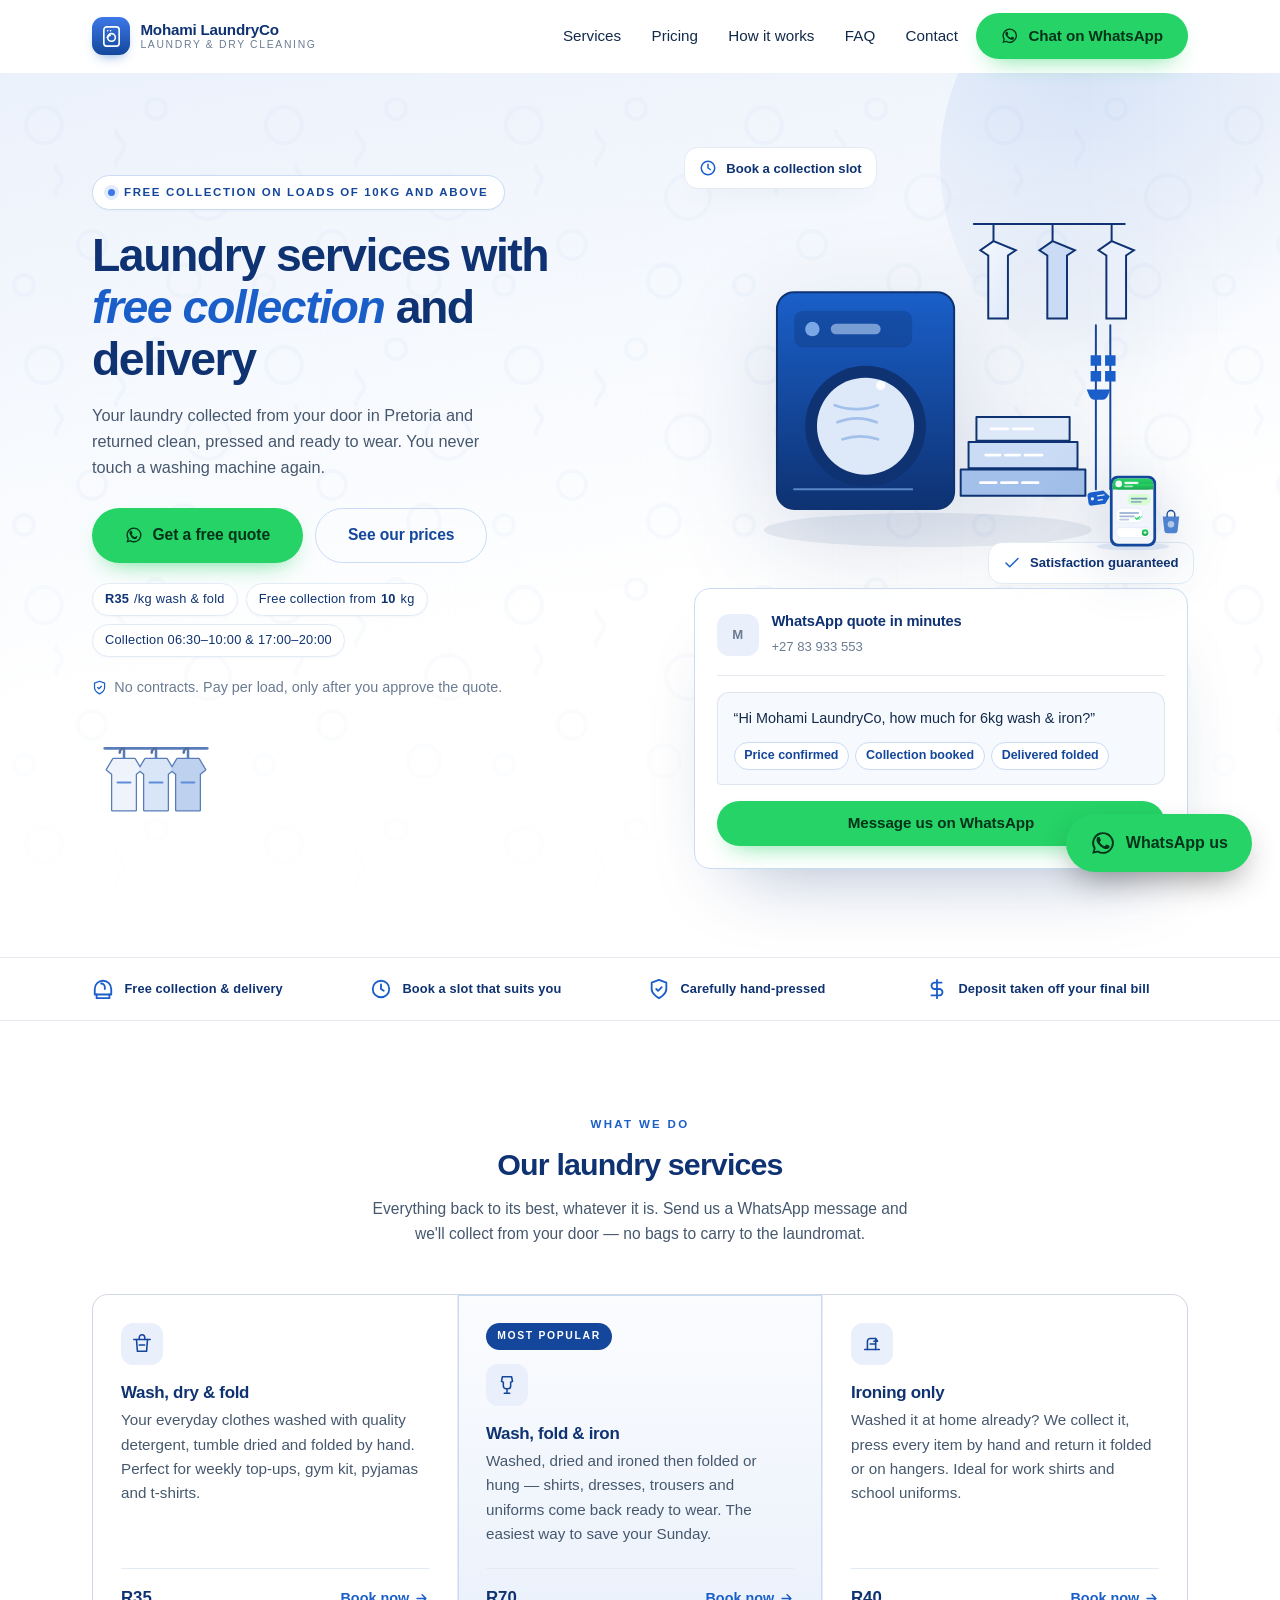
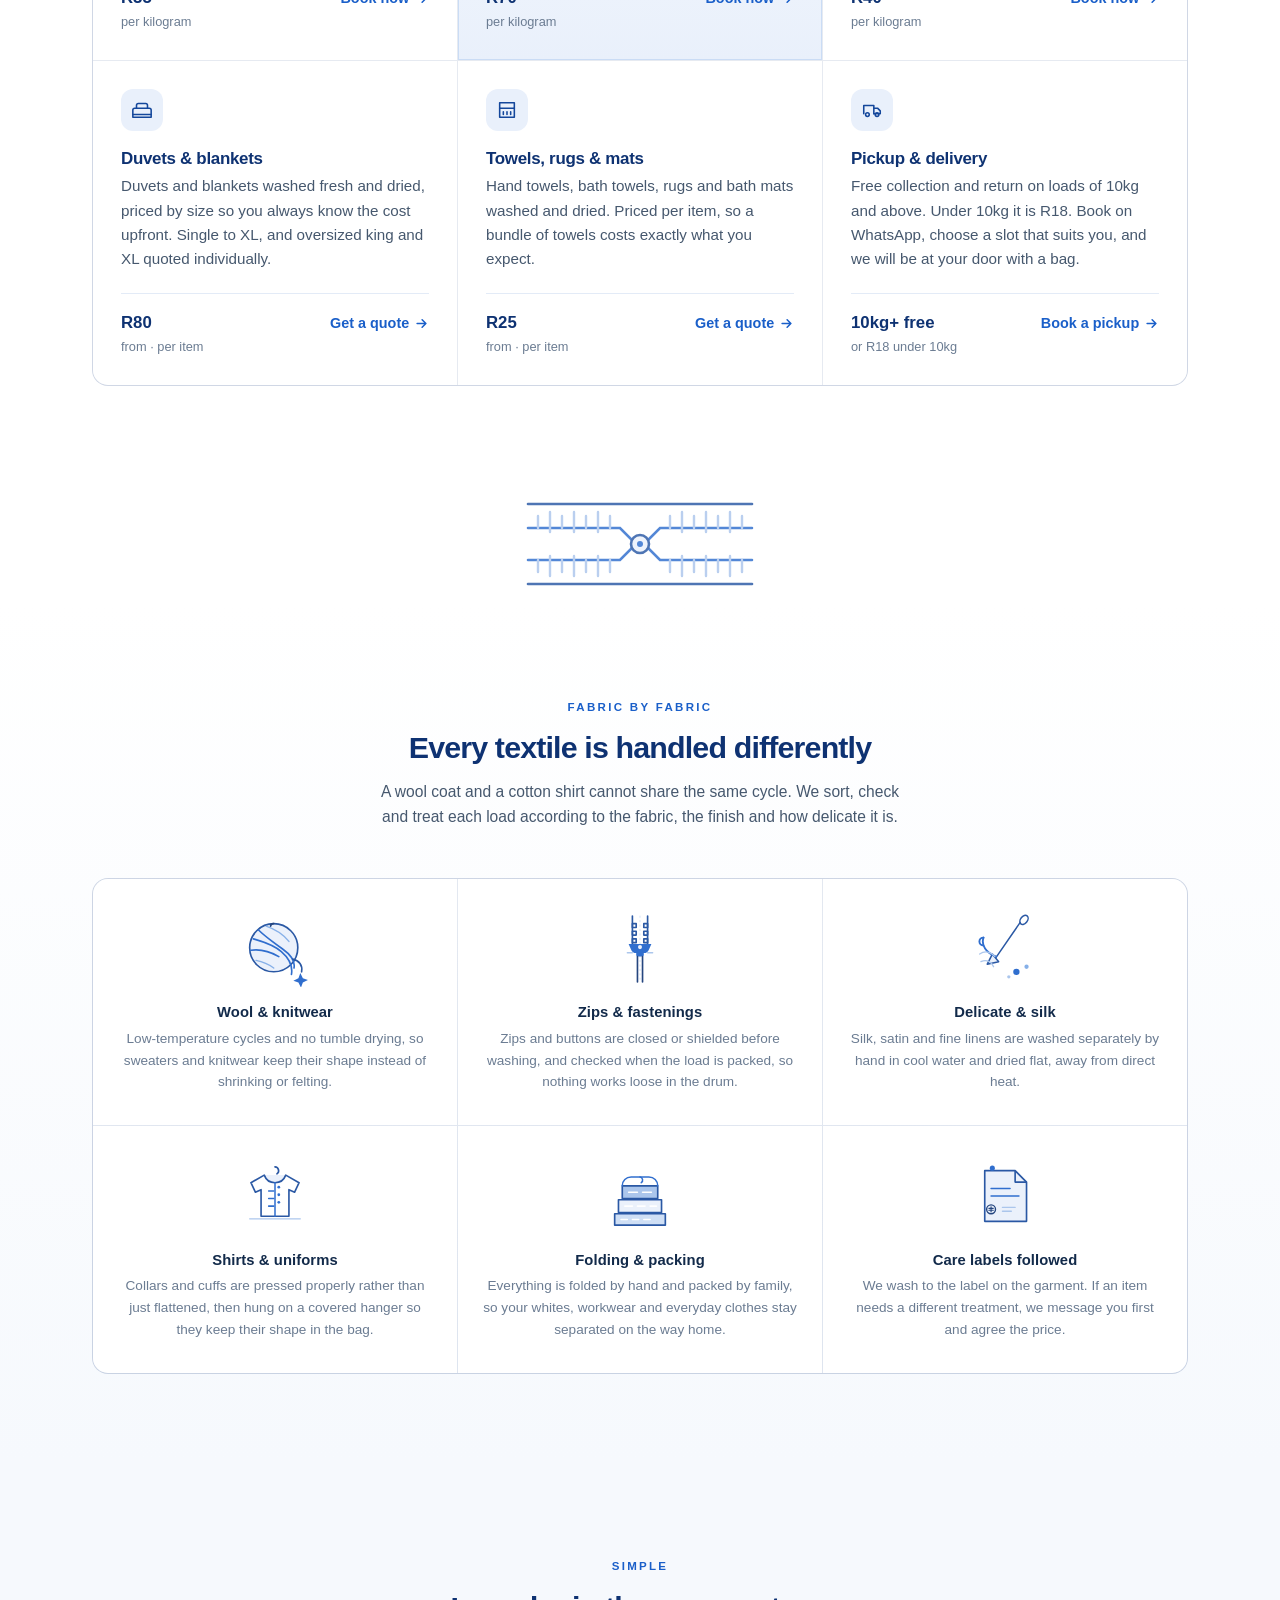
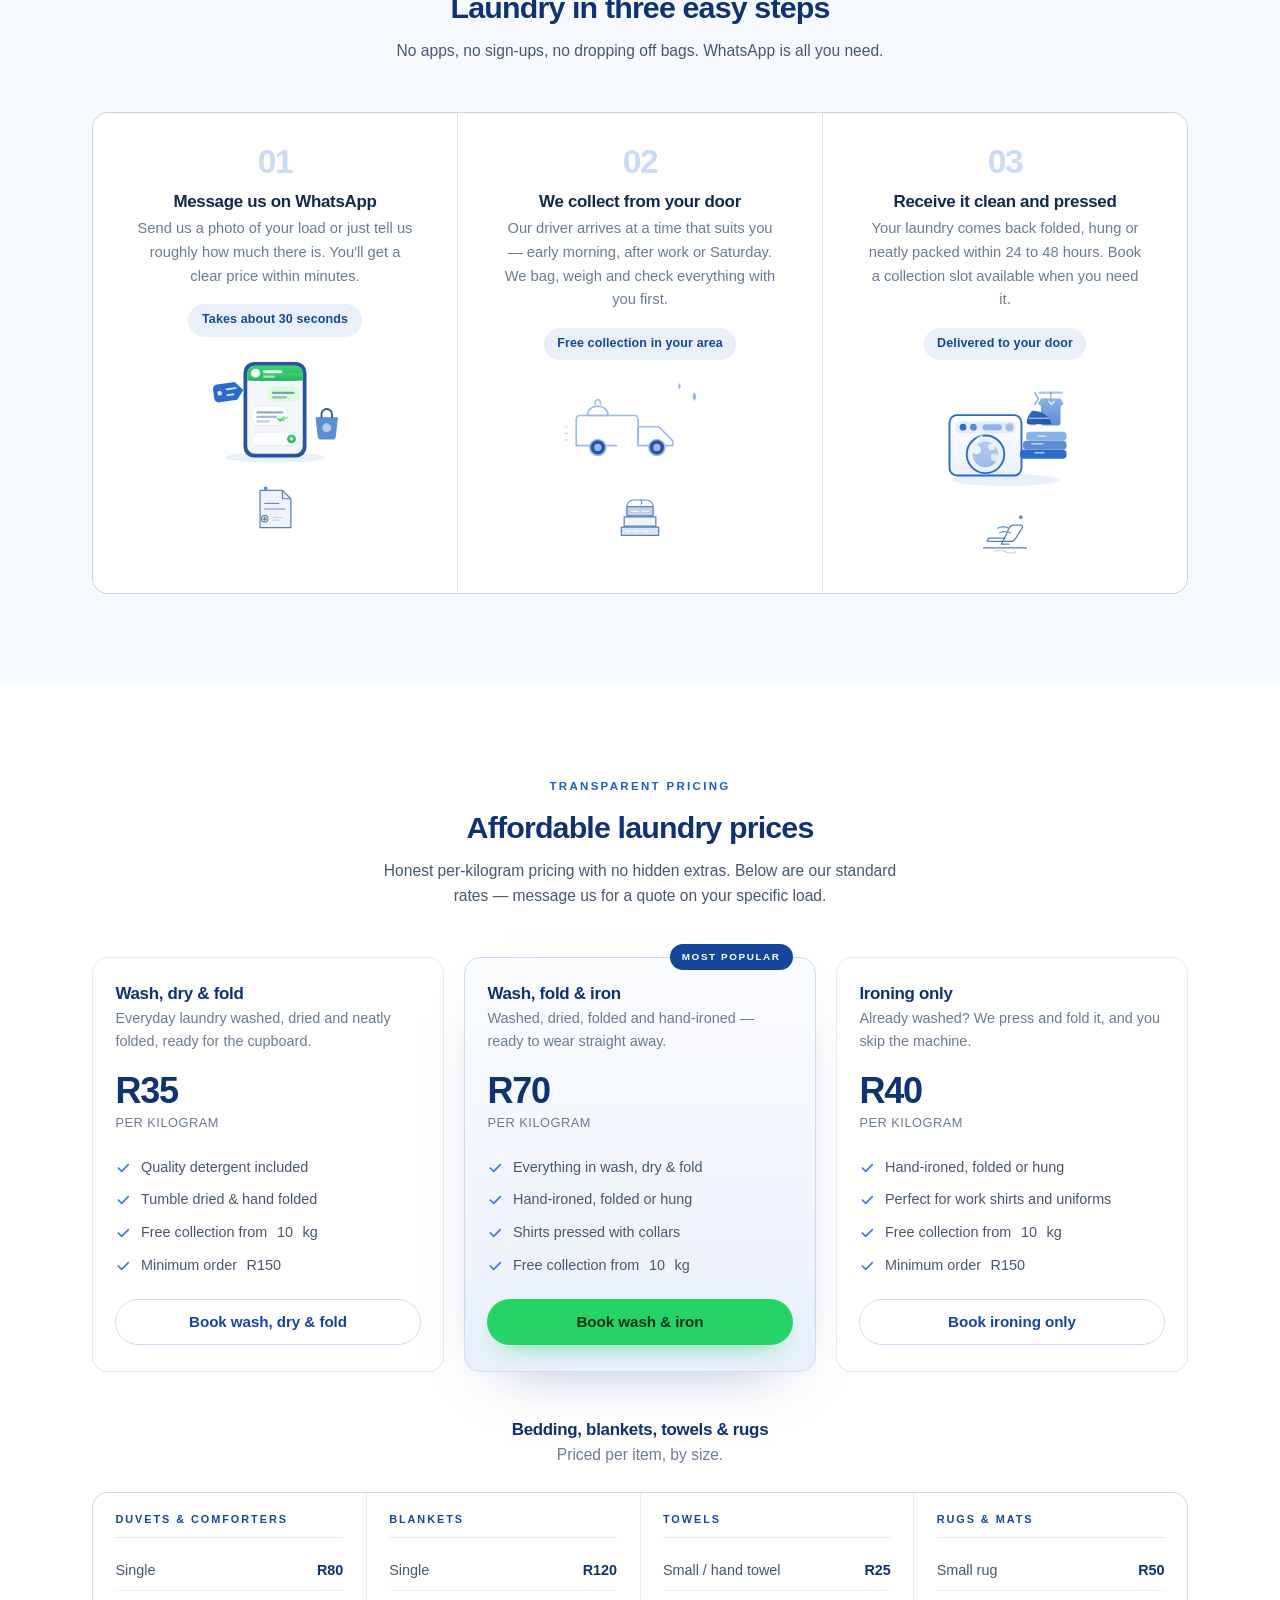
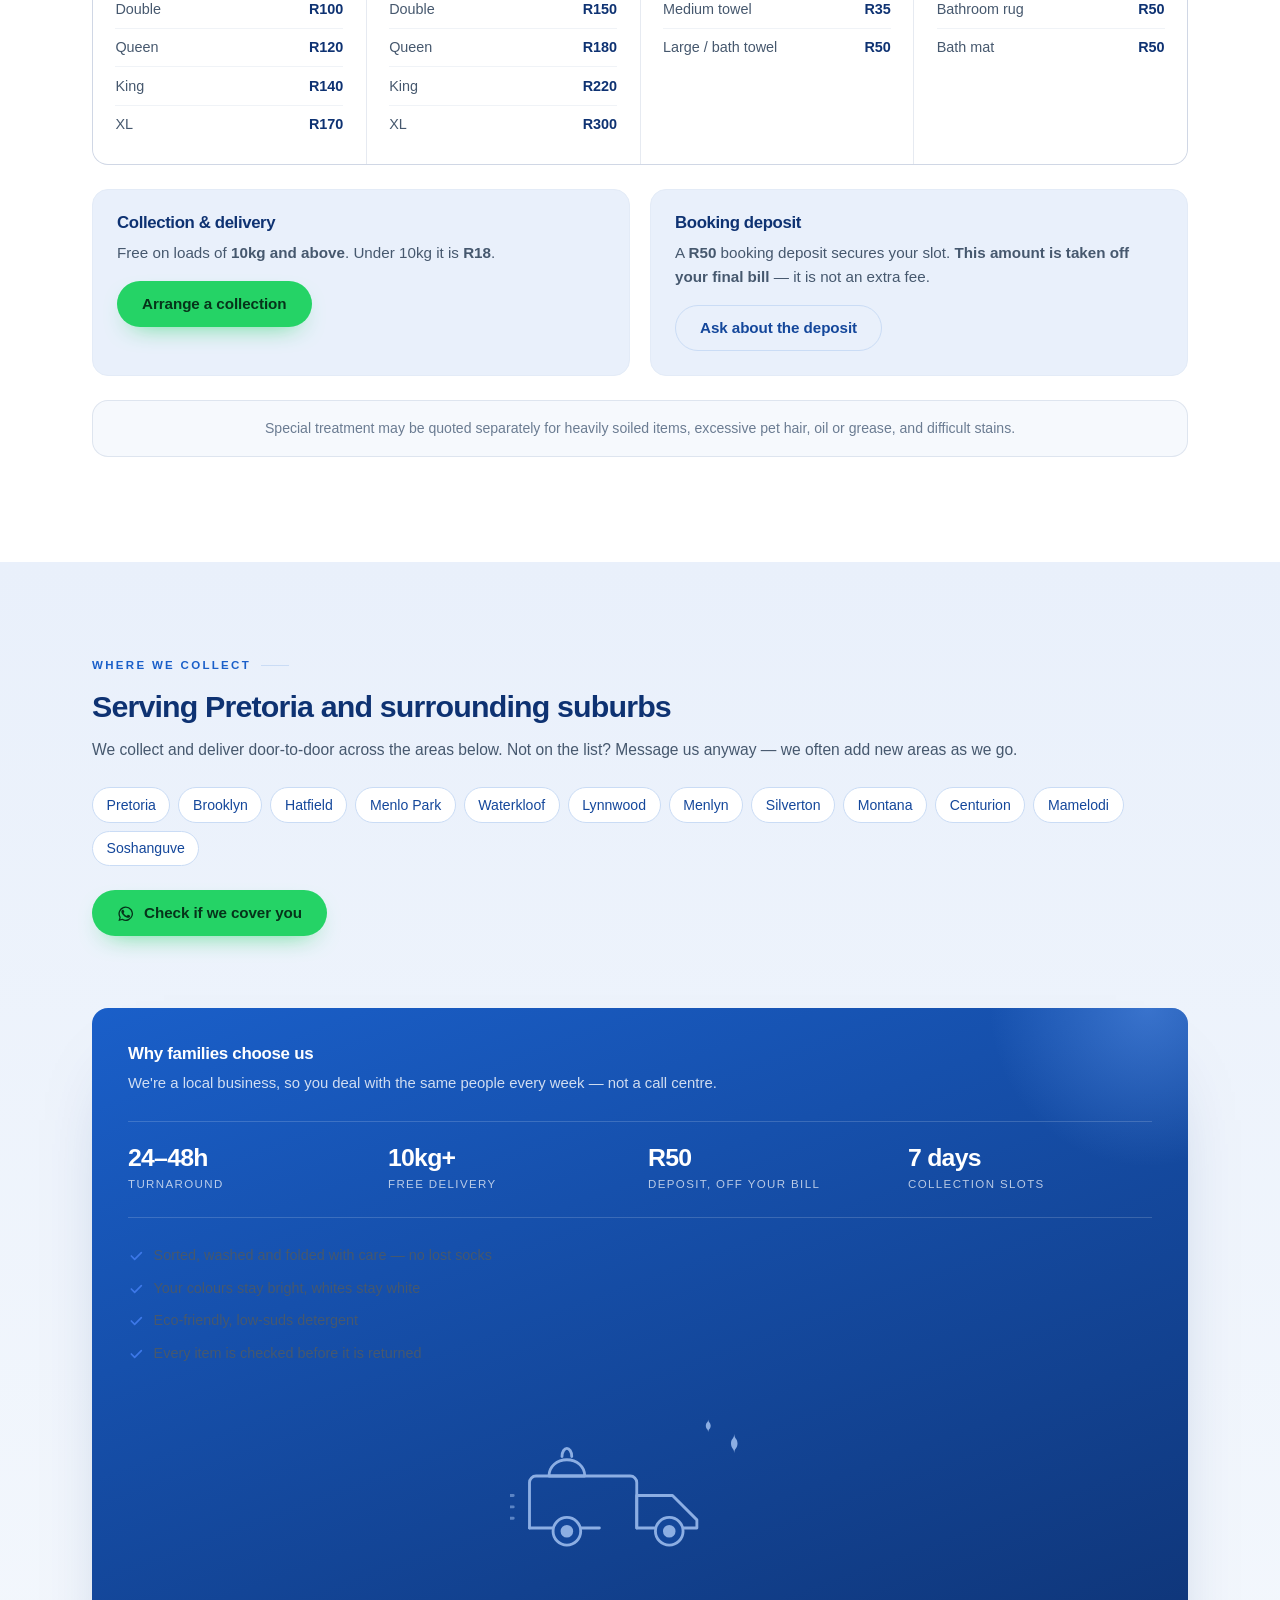
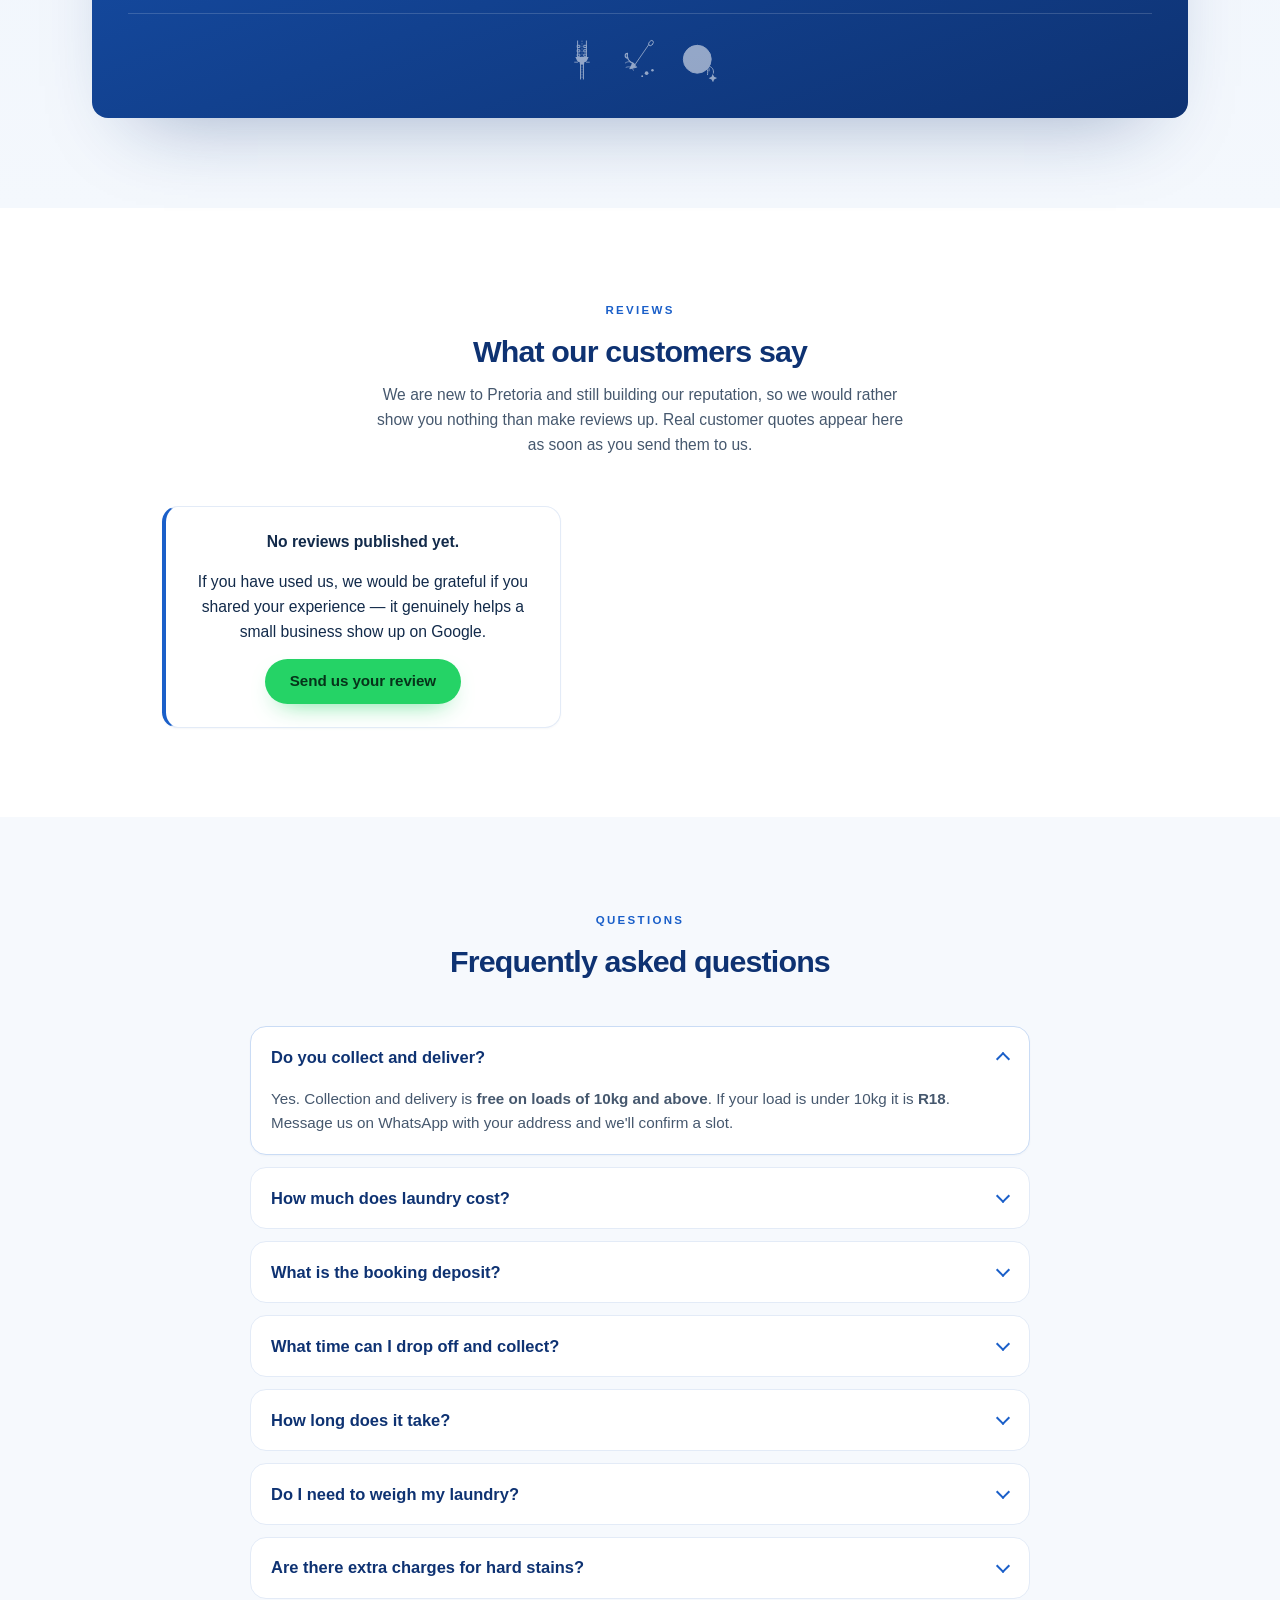
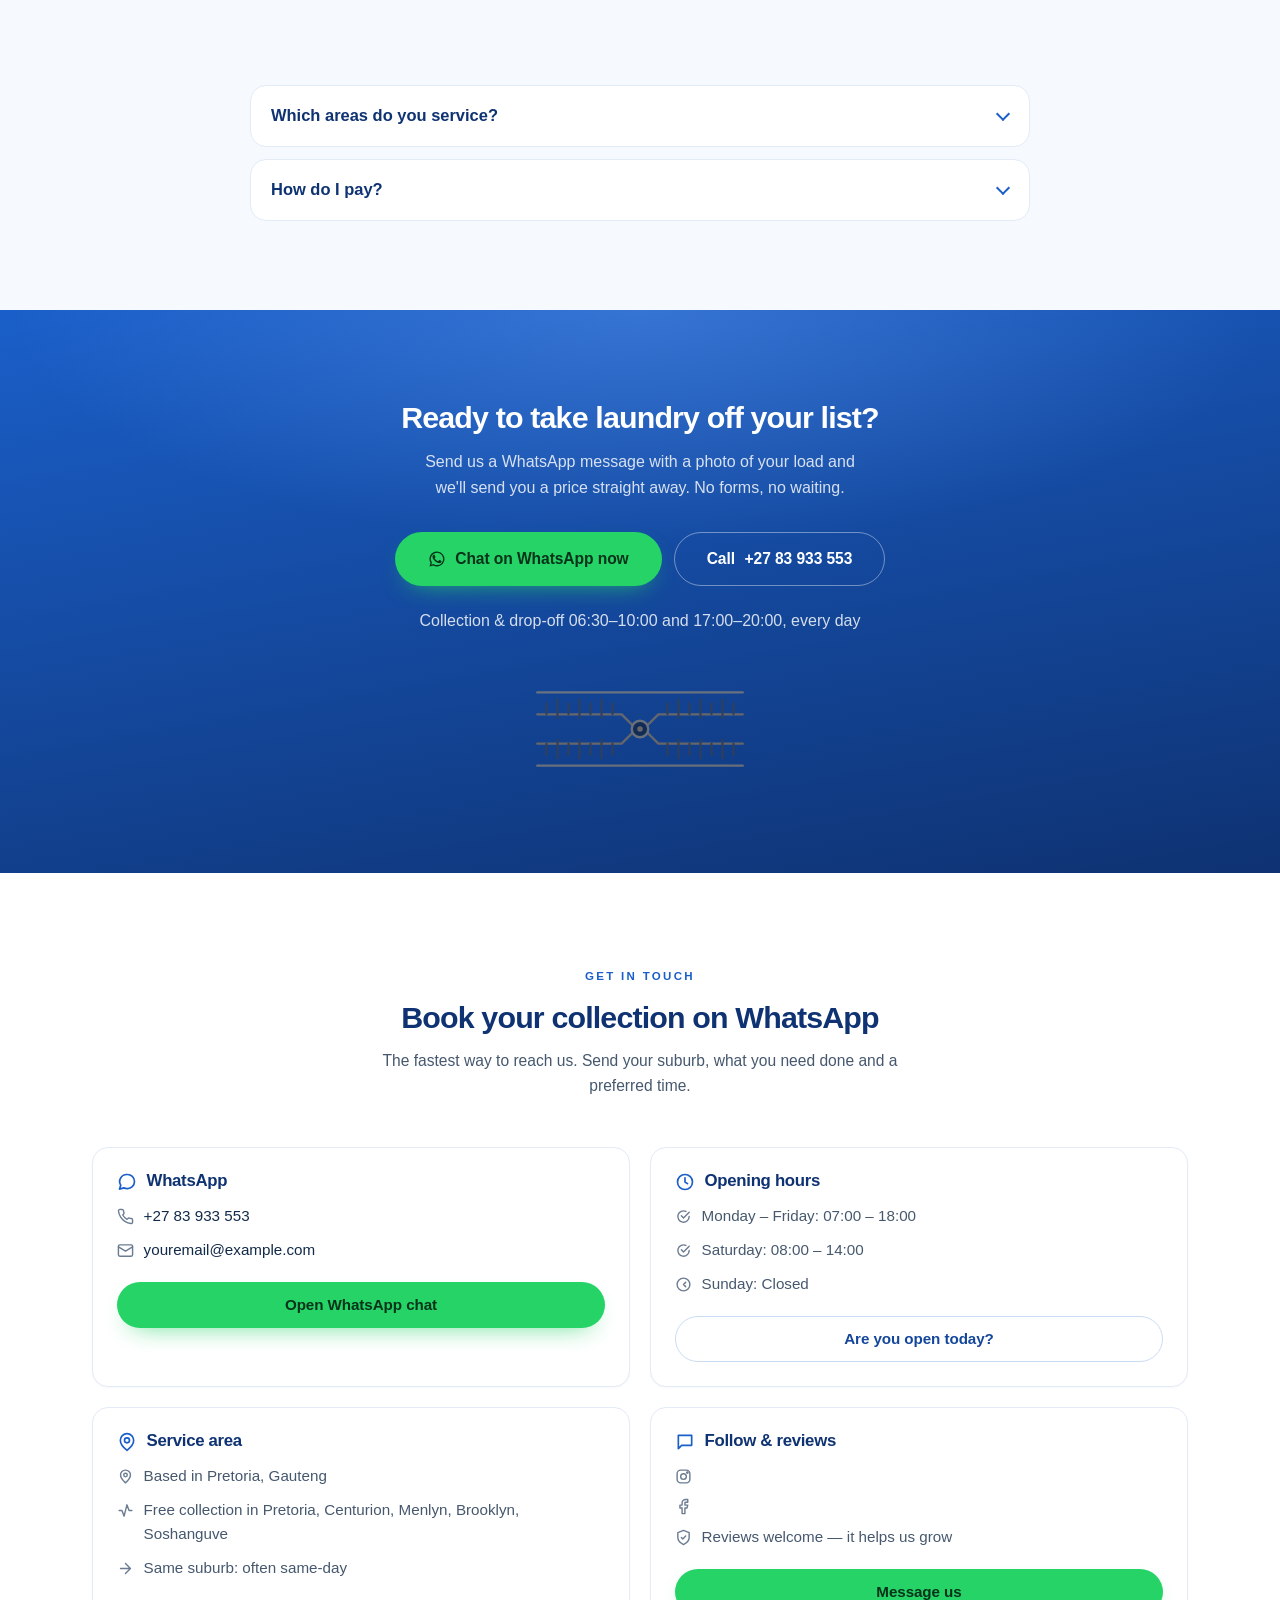
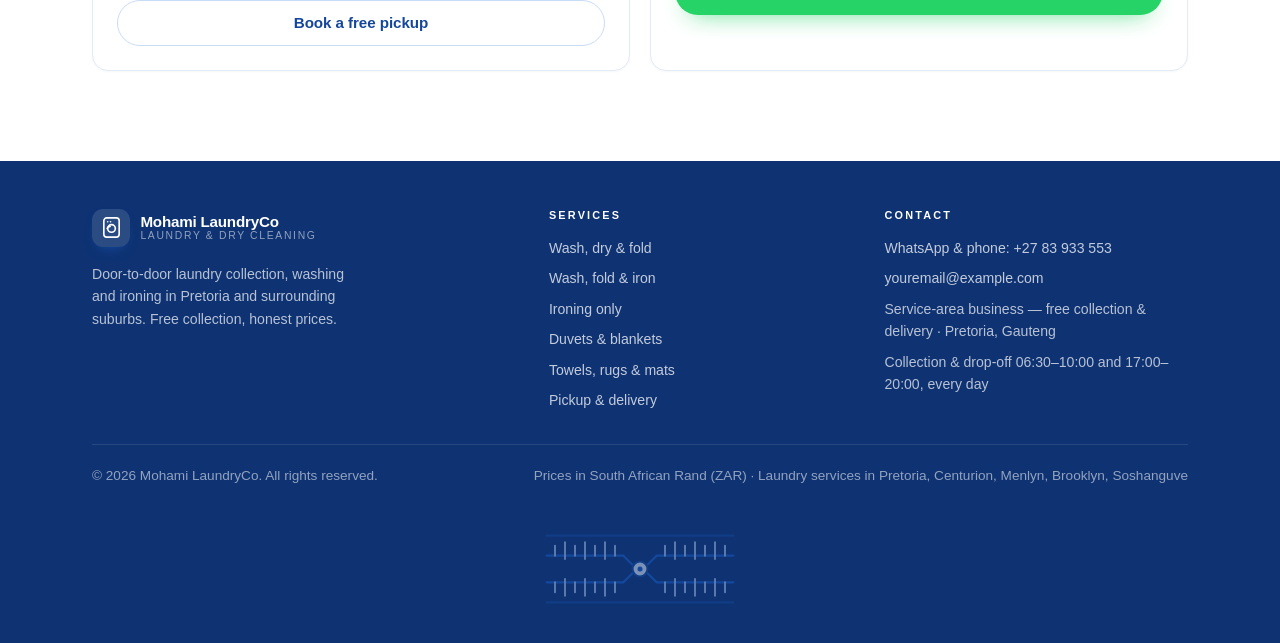
==== commit 1e350bbc: "Textile graphics, refined design language, new phone number Graphics - eight new line-art textile mo" ====
--- a/index.html
+++ b/index.html
@@ -114,7 +114,7 @@
         <svg viewBox="0 0 24 24" fill="none" stroke="currentColor" stroke-width="2" stroke-linecap="round" stroke-linejoin="round" aria-hidden="true"><path d="M12 22s8-4 8-10V5l-8-3-8 3v7c0 6 8 10 8 10z"/><path d="M9 12l2 2 4-4"/></svg>
         No contracts. Pay per load, only after you approve the quote.
       </p>
-      <img class="hero__art-sm" src="assets/laundry-stack.svg" width="200" height="150" alt="A washing machine beside a stack of folded laundry, a hanging shirt and an iron" loading="lazy" decoding="async">
+      <img class="hero__art-sm" src="assets/motif-rail.svg" width="120" height="120" alt="" aria-hidden="true" loading="lazy" decoding="async">
     </div>
 
       <div class="hero__media">
@@ -135,7 +135,7 @@
           <span class="hero__avatar" aria-hidden="true">M</span>
           <div>
             <strong>WhatsApp quote in minutes</strong>
-            <span data-bind="phone">067 983 0755</span>
+            <span data-bind="phone">+27 83 933 553</span>
           </div>
         </div>
         <div class="hero__msg">
@@ -275,6 +275,57 @@
   </div>
 </section>
 
+<!-- ============================== CRAFT ============================== -->
+<div class="seam-rule" aria-hidden="true">
+  <img src="assets/seam-rule.svg" width="240" height="120" alt="" aria-hidden="true" loading="lazy" decoding="async">
+</div>
+
+<section class="section craft" aria-labelledby="craft-title">
+  <div class="wrap">
+    <div class="section__head section__head--center">
+      <span class="section__kicker">Fabric by fabric</span>
+      <h2 id="craft-title">Every textile is handled differently</h2>
+      <p class="lede">
+        A wool coat and a cotton shirt cannot share the same cycle. We sort, check and treat each
+        load according to the fabric, the finish and how delicate it is.
+      </p>
+    </div>
+
+    <ul class="craft__grid">
+      <li class="craft__item reveal">
+        <img class="craft__art" src="assets/motif-wool.svg" width="120" height="120" alt="" aria-hidden="true" loading="lazy" decoding="async">
+        <h3>Wool &amp; knitwear</h3>
+        <p>Low-temperature cycles and no tumble drying, so sweaters and knitwear keep their shape instead of shrinking or felting.</p>
+      </li>
+      <li class="craft__item reveal">
+        <img class="craft__art" src="assets/motif-zip.svg" width="120" height="120" alt="" aria-hidden="true" loading="lazy" decoding="async">
+        <h3>Zips &amp; fastenings</h3>
+        <p>Zips and buttons are closed or shielded before washing, and checked when the load is packed, so nothing works loose in the drum.</p>
+      </li>
+      <li class="craft__item reveal">
+        <img class="craft__art" src="assets/motif-thread.svg" width="120" height="120" alt="" aria-hidden="true" loading="lazy" decoding="async">
+        <h3>Delicate &amp; silk</h3>
+        <p>Silk, satin and fine linens are washed separately by hand in cool water and dried flat, away from direct heat.</p>
+      </li>
+      <li class="craft__item reveal">
+        <img class="craft__art" src="assets/motif-garment.svg" width="120" height="120" alt="" aria-hidden="true" loading="lazy" decoding="async">
+        <h3>Shirts &amp; uniforms</h3>
+        <p>Collars and cuffs are pressed properly rather than just flattened, then hung on a covered hanger so they keep their shape in the bag.</p>
+      </li>
+      <li class="craft__item reveal">
+        <img class="craft__art" src="assets/motif-fold.svg" width="120" height="120" alt="" aria-hidden="true" loading="lazy" decoding="async">
+        <h3>Folding &amp; packing</h3>
+        <p>Everything is folded by hand and packed by family, so your whites, workwear and everyday clothes stay separated on the way home.</p>
+      </li>
+      <li class="craft__item reveal">
+        <img class="craft__art" src="assets/motif-tag.svg" width="120" height="120" alt="" aria-hidden="true" loading="lazy" decoding="async">
+        <h3>Care labels followed</h3>
+        <p>We wash to the label on the garment. If an item needs a different treatment, we message you first and agree the price.</p>
+      </li>
+    </ul>
+  </div>
+</section>
+
 <!-- ============================== HOW IT WORKS ============================== -->
 <section class="section section--alt" id="how">
   <div class="wrap">
@@ -291,6 +342,7 @@
         <p>Send us a photo of your load or just tell us roughly how much there is. You'll get a clear price within minutes.</p>
         <span class="step__hint">Takes about 30 seconds</span>
         <img class="step__art" src="assets/whatsapp-quote.svg" width="200" height="150" alt="" aria-hidden="true" loading="lazy" decoding="async">
+        <img class="step__motif" src="assets/motif-tag.svg" width="120" height="120" alt="" aria-hidden="true" loading="lazy" decoding="async">
       </div>
       <div class="step reveal">
         <div class="step__num" aria-hidden="true"></div>
@@ -298,6 +350,7 @@
         <p>Our driver arrives at a time that suits you — early morning, after work or Saturday. We bag, weigh and check everything with you first.</p>
         <span class="step__hint">Free collection in your area</span>
         <img class="step__art" src="assets/delivery.svg" width="320" height="200" alt="" aria-hidden="true" loading="lazy" decoding="async">
+        <img class="step__motif" src="assets/motif-fold.svg" width="120" height="120" alt="" aria-hidden="true" loading="lazy" decoding="async">
       </div>
       <div class="step reveal">
         <div class="step__num" aria-hidden="true"></div>
@@ -305,6 +358,7 @@
         <p>Your laundry comes back folded, hung or neatly packed within 24 to 48 hours. Book a collection slot available when you need it.</p>
         <span class="step__hint">Delivered to your door</span>
         <img class="step__art" src="assets/laundry-stack.svg" width="200" height="150" alt="" aria-hidden="true" loading="lazy" decoding="async">
+        <img class="step__motif" src="assets/motif-iron.svg" width="120" height="120" alt="" aria-hidden="true" loading="lazy" decoding="async">
       </div>
     </div>
   </div>
@@ -473,6 +527,11 @@
         <li><svg viewBox="0 0 24 24" fill="none" stroke="currentColor" stroke-width="2.5" stroke-linecap="round" stroke-linejoin="round" aria-hidden="true"><path d="M5 12l5 5L20 7"/></svg> Every item is checked before it is returned</li>
       </ul>
       <img class="coverage__art" src="assets/delivery.svg" width="320" height="200" alt="">
+      <div class="coverage__motifs" aria-hidden="true">
+        <img src="assets/motif-zip.svg" width="120" height="120" alt="" aria-hidden="true" loading="lazy" decoding="async">
+        <img src="assets/motif-thread.svg" width="120" height="120" alt="" aria-hidden="true" loading="lazy" decoding="async">
+        <img src="assets/motif-wool.svg" width="120" height="120" alt="" aria-hidden="true" loading="lazy" decoding="async">
+      </div>
     </div>
   </div>
 </section>
@@ -569,9 +628,12 @@
         <svg class="icon" viewBox="0 0 24 24" fill="currentColor" aria-hidden="true"><path d="M17.47 14.38c-.3-.15-1.76-.87-2.03-.97-.27-.1-.47-.15-.67.15-.2.3-.77.96-.94 1.16-.17.2-.35.22-.65.08-.3-.15-1.26-.46-2.4-1.48-.89-.79-1.49-1.77-1.66-2.07-.17-.3-.02-.46.13-.61.14-.13.3-.35.45-.52.15-.17.2-.3.3-.5.1-.2.05-.37-.02-.52-.08-.15-.67-1.61-.92-2.21-.24-.58-.49-.5-.67-.51h-.57c-.2 0-.52.07-.79.37-.27.3-1.04 1.02-1.04 2.48s1.06 2.88 1.21 3.08c.15.2 2.1 3.2 5.08 4.49.71.31 1.26.49 1.69.63.71.23 1.36.2 1.87.12.57-.09 1.76-.72 2.01-1.41.25-.7.25-1.29.17-1.42-.07-.13-.27-.2-.57-.35zM12 2a10 10 0 0 0-8.6 15.1L2 22l5.05-1.32A10 10 0 1 0 12 2zm0 18.2a8.2 8.2 0 0 1-4.18-1.15l-.3-.18-3.1.81.83-3.02-.2-.31A8.2 8.2 0 1 1 12 20.2z"/></svg>
         Chat on WhatsApp now
       </a>
-      <a class="btn btn--ghost btn--lg" href="#contact" data-tel>Call <span data-bind="phone">067 983 0755</span></a>
+      <a class="btn btn--ghost btn--lg" href="#contact" data-tel>Call <span data-bind="phone">+27 83 933 553</span></a>
     </div>
     <p class="cta__small" data-bind="hours">Mon–Fri 07:00–18:00 · Sat 08:00–14:00 · Sun closed</p>
+    <div class="cta__seam" aria-hidden="true">
+      <img src="assets/seam-rule.svg" width="240" height="120" alt="" aria-hidden="true" loading="lazy" decoding="async">
+    </div>
   </div>
 </section>
 
@@ -593,7 +655,7 @@
         <ul class="contact-list">
           <li>
             <svg viewBox="0 0 24 24" fill="none" stroke="currentColor" stroke-width="2" stroke-linecap="round" stroke-linejoin="round" aria-hidden="true"><path d="M22 16.9v3a2 2 0 0 1-2.2 2 19.8 19.8 0 0 1-8.6-3.1 19.5 19.5 0 0 1-6-6A19.8 19.8 0 0 1 2.1 4.2 2 2 0 0 1 4.1 2h3a2 2 0 0 1 2 1.7c.1 1 .4 1.9.7 2.8a2 2 0 0 1-.5 2.1L8.1 9.9a16 16 0 0 0 6 6l1.3-1.2a2 2 0 0 1 2.1-.5c.9.3 1.8.6 2.8.7a2 2 0 0 1 1.7 2z"/></svg>
-            <a data-tel href="#contact"><span data-bind="phone">067 983 0755</span></a>
+            <a data-tel href="#contact"><span data-bind="phone">+27 83 933 553</span></a>
           </li>
           <li>
             <svg viewBox="0 0 24 24" fill="none" stroke="currentColor" stroke-width="2" stroke-linecap="round" stroke-linejoin="round" aria-hidden="true"><rect x="2" y="4" width="20" height="16" rx="2"/><path d="M2 7l10 6 10-6"/></svg>
@@ -683,7 +745,7 @@
       <div>
         <h4>Contact</h4>
         <ul>
-          <li><a data-tel href="#contact">WhatsApp &amp; phone: <span data-bind="phone">067 983 0755</span></a></li>
+          <li><a data-tel href="#contact">WhatsApp &amp; phone: <span data-bind="phone">+27 83 933 553</span></a></li>
           <li><a data-mail href="mailto:youremail@example.com"><span data-bind="email">youremail@example.com</span></a></li>
           <li><span data-bind="addressLine">Service-area business</span> &middot; <span data-bind="city">Pretoria</span>, <span data-bind="province">Gauteng</span></li>
           <li><span data-bind="hours">Mon–Fri 07:00–18:00 · Sat 08:00–14:00 · Sun closed</span></li>
@@ -695,6 +757,10 @@
     <div class="footer__bottom">
       <span>&copy; <span id="year">2026</span> <span data-bind="business">Mohami LaundryCo</span>. All rights reserved.</span>
       <span>Prices in South African Rand (ZAR) &middot; Laundry services in <span data-bind="areaKeywords">Pretoria, Centurion, Menlyn, Brooklyn, Soshanguve</span></span>
+    </div>
+
+    <div class="footer__seam" aria-hidden="true">
+      <img src="assets/seam-rule.svg" width="240" height="120" alt="" aria-hidden="true" loading="lazy" decoding="async">
     </div>
   </div>
 </footer>
--- a/styles.css
+++ b/styles.css
@@ -1,6 +1,6 @@
 /* ==========================================================================
    Mohami LaundryCo — Styles
-   Palette: white + deep blue, soft shadows, serif headings.
+   Palette: white + deep blue, hairline structure, soft shadows.
    Mobile-first. No frameworks, no external font files.
    ========================================================================== */
 
@@ -11,6 +11,13 @@
   --brand-soft: #e9f0fb;
   --brand-line: #cadcf5;
 
+  /* One hue for structure, one for light. Keeping the blues this close together
+     is what makes the page read calm rather than colourful. */
+  --brand-bright: #3d78e8;
+  --brand-glow: #6ea8ff;
+  --hairline: rgba(14, 50, 114, 0.1);
+  --hairline-soft: rgba(14, 50, 114, 0.06);
+
   --ink: #122a4a;
   --body: #46586e;
   --muted: #6b7c92;
@@ -23,13 +30,13 @@
   --wa: #25d366;
   --wa-dark: #1eb455;
 
-  --radius-sm: 12px;
-  --radius: 18px;
-  --radius-lg: 28px;
-
-  --shadow-sm: 0 1px 2px rgba(14, 50, 114, 0.05);
-  --shadow: 0 8px 28px -10px rgba(14, 50, 114, 0.18);
-  --shadow-lg: 0 28px 64px -28px rgba(14, 50, 114, 0.32);
+  --radius-sm: 10px;
+  --radius: 16px;
+  --radius-lg: 24px;
+
+  --shadow-sm: 0 1px 2px rgba(14, 50, 114, 0.04);
+  --shadow: 0 12px 32px -18px rgba(14, 50, 114, 0.22);
+  --shadow-lg: 0 40px 80px -44px rgba(14, 50, 114, 0.4);
 
   /* iOS / SF Pro system stack. Real SF Pro renders on Apple devices; elsewhere
      it falls through to the closest native system UI font, so the site looks
@@ -41,7 +48,17 @@
 
   --wrap: 1160px;
   --gutter: 1.25rem;
-  --section-y: clamp(3.5rem, 8vw, 6.5rem);
+  --section-y: clamp(3.25rem, 7vw, 5.75rem);
+
+  /* A very fine measuring grid. Barely visible, but it is what gives the
+     layout its precise, engineered feel. */
+  --grid-line: rgba(14, 50, 114, 0.045);
+}
+
+@media (min-width: 900px) {
+  :root {
+    --gutter: 2rem;
+  }
 }
 
 *,
@@ -59,7 +76,7 @@
   margin: 0;
   font-family: var(--font-sans);
   font-size: 0.975rem;
-  line-height: 1.55;
+  line-height: 1.6;
   color: var(--body);
   background: var(--surface);
   -webkit-font-smoothing: antialiased;
@@ -67,6 +84,17 @@
   -webkit-tap-highlight-color: transparent;
   text-rendering: optimizeLegibility;
   overflow-x: hidden;
+}
+
+/* Numeric data lines up in columns, which is what makes a price list read as
+   a document rather than a paragraph. */
+.price,
+.card__price,
+.stat strong,
+.area,
+.motif b {
+  font-variant-numeric: tabular-nums;
+  font-feature-settings: "tnum" 1;
 }
 
 img,
@@ -90,20 +118,29 @@
 
 h1 {
   font-size: clamp(1.85rem, 4.4vw, 2.9rem);
-  letter-spacing: -0.03em;
+  letter-spacing: -0.032em;
 }
 h2 {
   font-size: clamp(1.45rem, 2.9vw, 1.9rem);
-  letter-spacing: -0.026em;
+  letter-spacing: -0.028em;
 }
 h3 {
   font-size: 1.06rem;
-  letter-spacing: -0.016em;
+  letter-spacing: -0.018em;
   font-weight: 600;
 }
 
 p {
   margin: 0 0 1rem;
+}
+
+/* Section eyebrows: wide-tracked micro caps. This single detail does most of
+   the "expensive looking" work on a page like this. */
+.section__kicker,
+.trust__item,
+.hero__chips li,
+.craft__item h3 {
+  letter-spacing: 0.02em;
 }
 
 a {
@@ -112,8 +149,13 @@
   text-underline-offset: 3px;
 }
 
+::selection {
+  background: var(--brand);
+  color: #fff;
+}
+
 :focus-visible {
-  outline: 3px solid var(--brand);
+  outline: 2px solid var(--brand);
   outline-offset: 3px;
   border-radius: 4px;
 }
@@ -161,13 +203,14 @@
   align-items: center;
   justify-content: center;
   gap: 0.6rem;
-  padding: 0.85rem 1.5rem;
+  padding: 0.8rem 1.5rem;
   border-radius: 999px;
-  border: 2px solid transparent;
+  border: 1px solid transparent;
   font-family: var(--font-sans);
-  font-size: 1rem;
+  font-size: 0.95rem;
   font-weight: 600;
   line-height: 1.2;
+  letter-spacing: -0.005em;
   text-decoration: none;
   cursor: pointer;
   transition: transform 0.16s ease, box-shadow 0.16s ease, background-color 0.16s ease,
@@ -186,7 +229,7 @@
 .btn--wa {
   background: var(--wa);
   color: #06331a;
-  box-shadow: 0 8px 22px -10px rgba(37, 211, 102, 0.9);
+  box-shadow: 0 10px 26px -14px rgba(37, 211, 102, 0.95);
 }
 
 .btn--wa:hover {
@@ -194,10 +237,12 @@
   color: #fff;
 }
 
+/* The only gradient in the interface. Everything else is flat, so this
+   reads as the single point of light rather than decoration. */
 .btn--brand {
-  background: var(--brand);
+  background: linear-gradient(180deg, var(--brand-bright) 0%, var(--brand) 100%);
   color: #fff;
-  box-shadow: 0 10px 24px -12px rgba(26, 95, 201, 0.9);
+  box-shadow: 0 12px 26px -14px rgba(26, 95, 201, 0.85);
 }
 
 .btn--brand:hover {
@@ -213,7 +258,7 @@
 
 .btn--ghost:hover {
   border-color: var(--brand);
-  background: var(--brand-soft);
+  background: var(--surface-alt);
   color: var(--brand-darker);
 }
 
@@ -269,39 +314,40 @@
 }
 
 .brand__mark {
-  width: 40px;
-  height: 40px;
+  width: 38px;
+  height: 38px;
   flex: none;
-  border-radius: 12px;
-  background: var(--brand);
+  border-radius: 11px;
+  background: linear-gradient(180deg, var(--brand-bright) 0%, var(--brand-dark) 100%);
   display: grid;
   place-items: center;
   color: #fff;
-  box-shadow: var(--shadow-sm);
+  box-shadow: 0 6px 14px -8px rgba(26, 95, 201, 0.9);
 }
 
 .brand__mark svg {
-  width: 24px;
-  height: 24px;
+  width: 23px;
+  height: 23px;
 }
 
 .brand__text {
   display: flex;
   flex-direction: column;
-  line-height: 1.1;
+  line-height: 1.15;
 }
 
 .brand__name {
   font-family: var(--font-display);
-  font-weight: 700;
-  font-size: 0.975rem;
+  font-weight: 650;
+  font-size: 0.95rem;
+  letter-spacing: -0.014em;
   color: var(--brand-darker);
 }
 
 .brand__tag {
-  font-size: 0.7rem;
+  font-size: 0.65rem;
   text-transform: uppercase;
-  letter-spacing: 0.12em;
+  letter-spacing: 0.16em;
   color: var(--muted);
 }
 
@@ -400,12 +446,28 @@
 .hero {
   position: relative;
   background-color: #ffffff;
-  background-image: linear-gradient(170deg, rgba(233, 240, 251, 0.95) 0%, rgba(255, 255, 255, 0.92) 62%),
+  /* Three layers: a wash of colour, a fine measuring grid, then the bubble
+     texture. The grid is the futuristic note; at 4.5% opacity you feel it
+     rather than see it. */
+  background-image: linear-gradient(170deg, rgba(233, 240, 251, 0.9) 0%, rgba(255, 255, 255, 0.86) 58%),
+    linear-gradient(rgba(14, 50, 114, 0.045) 1px, transparent 1px),
+    linear-gradient(90deg, rgba(14, 50, 114, 0.045) 1px, transparent 1px),
     url("assets/pattern-bubbles.svg");
-  background-size: auto, 220px 220px;
-  background-repeat: no-repeat, repeat;
+  background-size: auto, 64px 64px, 64px 64px, 240px 240px;
+  background-repeat: no-repeat, repeat, repeat, repeat;
   padding-block: clamp(2.75rem, 7vw, 5.5rem);
   overflow: hidden;
+}
+
+/* Horizon fade, so the grid dissolves rather than stopping at a hard edge. */
+.hero::after {
+  content: "";
+  position: absolute;
+  inset: auto 0 0 0;
+  height: 45%;
+  background: linear-gradient(180deg, transparent 0%, #fff 92%);
+  pointer-events: none;
+  z-index: 0;
 }
 
 .hero::before {
@@ -425,30 +487,32 @@
   gap: clamp(2rem, 5vw, 3.5rem);
   align-items: center;
   position: relative;
+  z-index: 1;
 }
 
 .eyebrow {
   display: inline-flex;
   align-items: center;
-  gap: 0.5rem;
-  font-size: 0.8rem;
+  gap: 0.55rem;
+  font-size: 0.72rem;
   font-weight: 600;
-  letter-spacing: 0.06em;
+  letter-spacing: 0.14em;
   text-transform: uppercase;
   color: var(--brand-dark);
   background: #fff;
   border: 1px solid var(--brand-line);
-  padding: 0.4rem 0.9rem;
+  padding: 0.45rem 0.95rem;
   border-radius: 999px;
   box-shadow: var(--shadow-sm);
-  margin-bottom: 1.15rem;
+  margin-bottom: 1.25rem;
 }
 
 .eyebrow .dot {
-  width: 8px;
-  height: 8px;
+  width: 7px;
+  height: 7px;
   border-radius: 50%;
-  background: var(--wa-dark);
+  background: var(--brand-bright);
+  box-shadow: 0 0 0 4px rgba(61, 120, 232, 0.14);
   flex: none;
 }
 
@@ -502,9 +566,9 @@
 .hero__art {
   width: 100%;
   height: auto;
-  max-width: 400px;
+  max-width: 420px;
   margin-inline: auto;
-  filter: drop-shadow(0 24px 40px rgba(14, 50, 114, 0.14));
+  filter: drop-shadow(0 30px 50px rgba(14, 50, 114, 0.16));
 }
 
 /* The WhatsApp card peeking in behind the main illustration, so the hero
@@ -515,16 +579,17 @@
   bottom: 4%;
   width: clamp(110px, 20%, 165px);
   height: auto;
-  filter: drop-shadow(0 14px 26px rgba(14, 50, 114, 0.2));
+  filter: drop-shadow(0 16px 30px rgba(14, 50, 114, 0.22));
   z-index: 1;
 }
 
+/* A single textile motif rather than a second full illustration, so the
+   first screen stays calm. */
 .hero__art-sm {
-  width: clamp(120px, 100%, 168px);
-  height: auto;
-  margin-top: 1.5rem;
-  opacity: 0.95;
-  filter: drop-shadow(0 10px 20px rgba(14, 50, 114, 0.12));
+  width: 128px;
+  height: 128px;
+  margin-top: 1.75rem;
+  opacity: 0.7;
 }
 
 .hero__chips {
@@ -561,13 +626,6 @@
   opacity: 0.95;
 }
 
-.coverage__art-stack {
-  width: min(100%, 210px);
-  margin: 0.75rem auto -0.5rem;
-  display: block;
-  opacity: 0.9;
-}
-
 .step__art {
   width: min(100%, 150px);
   height: auto;
@@ -593,26 +651,28 @@
    below, so it layers under the gradient instead of being wiped by it. */
 
 .hero__card {
-  background: #fff;
-  border: 1px solid var(--line);
-  border-radius: var(--radius-lg);
+  background: rgba(255, 255, 255, 0.86);
+  backdrop-filter: blur(10px);
+  -webkit-backdrop-filter: blur(10px);
+  border: 1px solid var(--brand-line);
+  border-radius: var(--radius);
   box-shadow: var(--shadow-lg);
-  padding: 1.5rem;
+  padding: 1.35rem;
 }
 
 .hero__card-head {
   display: flex;
   align-items: center;
-  gap: 0.85rem;
-  padding-bottom: 1.1rem;
-  border-bottom: 1px dashed var(--line);
+  gap: 0.8rem;
+  padding-bottom: 1rem;
+  border-bottom: 1px solid var(--hairline);
 }
 
 .hero__avatar {
-  width: 46px;
-  height: 46px;
+  width: 42px;
+  height: 42px;
   flex: none;
-  border-radius: 14px;
+  border-radius: 12px;
   background: var(--brand-soft);
   color: var(--brand-dark);
   display: grid;
@@ -624,21 +684,23 @@
 .hero__card-head strong {
   display: block;
   color: var(--brand-darker);
-  font-size: 1rem;
+  font-size: 0.92rem;
+  letter-spacing: -0.012em;
 }
 
 .hero__card-head span {
-  font-size: 0.85rem;
+  font-size: 0.82rem;
   color: var(--muted);
+  font-variant-numeric: tabular-nums;
 }
 
 .hero__msg {
-  margin: 1.15rem 0;
+  margin: 1rem 0;
   background: var(--surface-alt);
-  border: 1px solid var(--line);
-  border-radius: 14px 14px 14px 4px;
-  padding: 0.9rem 1.05rem;
-  font-size: 0.95rem;
+  border: 1px solid var(--hairline);
+  border-radius: 12px 12px 12px 4px;
+  padding: 0.85rem 1rem;
+  font-size: 0.9rem;
   color: var(--ink);
 }
 
@@ -695,9 +757,9 @@
    -------------------------------------------------------------------------- */
 
 .trust {
-  border-block: 1px solid var(--line);
+  border-block: 1px solid var(--hairline);
   background: #fff;
-  padding-block: 1.5rem;
+  padding-block: 1.25rem;
 }
 
 .trust__grid {
@@ -709,9 +771,10 @@
 .trust__item {
   display: flex;
   align-items: center;
-  gap: 0.7rem;
-  font-size: 0.925rem;
+  gap: 0.65rem;
+  font-size: 0.8rem;
   font-weight: 600;
+  letter-spacing: 0.01em;
   color: var(--brand-darker);
 }
 
@@ -737,13 +800,28 @@
 }
 
 .section__kicker {
-  display: block;
-  font-size: 0.8rem;
+  display: inline-flex;
+  align-items: center;
+  gap: 0.6rem;
+  font-size: 0.72rem;
   font-weight: 700;
-  letter-spacing: 0.14em;
+  letter-spacing: 0.2em;
   text-transform: uppercase;
   color: var(--brand);
-  margin-bottom: 0.7rem;
+  margin-bottom: 0.9rem;
+}
+
+/* A short rule after the eyebrow: a quiet anchor that keeps the eye from
+   drifting down the page. */
+.section__kicker::after {
+  content: "";
+  width: 28px;
+  height: 1px;
+  background: var(--brand-line);
+}
+
+.section__head--center .section__kicker::after {
+  display: none;
 }
 
 .lede {
@@ -757,30 +835,32 @@
 
 .cards {
   display: grid;
-  gap: 1.15rem;
+  gap: 1px;
+  background: var(--hairline);
+  border: 1px solid var(--hairline);
+  border-radius: var(--radius);
+  overflow: hidden;
 }
 
 .card {
   background: #fff;
-  border: 1px solid var(--line);
-  border-radius: var(--radius);
-  padding: 1.5rem;
-  box-shadow: var(--shadow-sm);
-  transition: transform 0.18s ease, box-shadow 0.18s ease, border-color 0.18s ease;
+  border: 0;
+  border-radius: 0;
+  padding: clamp(1.35rem, 2.4vw, 1.75rem);
+  box-shadow: none;
+  transition: background-color 0.22s ease;
   display: flex;
   flex-direction: column;
 }
 
 .card:hover {
-  transform: translateY(-4px);
-  box-shadow: var(--shadow);
-  border-color: var(--brand-line);
+  background: var(--surface-alt);
 }
 
 .card__icon {
-  width: 50px;
-  height: 50px;
-  border-radius: 14px;
+  width: 42px;
+  height: 42px;
+  border-radius: 12px;
   background: var(--brand-soft);
   color: var(--brand-dark);
   display: grid;
@@ -789,8 +869,8 @@
 }
 
 .card__icon svg {
-  width: 26px;
-  height: 26px;
+  width: 22px;
+  height: 22px;
 }
 
 .card h3 {
@@ -847,22 +927,26 @@
   height: 15px;
 }
 
+/* The featured card sits inside a hairline grid, so it is separated by tone
+   and a hairline rather than by lifting out of the layout. */
 .card--feature {
-  background: linear-gradient(180deg, #fff, var(--brand-soft));
-  border-color: var(--brand-line);
+  background: linear-gradient(180deg, #fbfcfe 0%, var(--brand-soft) 100%);
+  box-shadow: inset 0 0 0 1px var(--brand-line);
 }
 
 .badge {
-  display: inline-block;
-  font-size: 0.7rem;
+  display: inline-flex;
+  align-items: center;
+  align-self: flex-start;
+  font-size: 0.65rem;
   font-weight: 700;
-  letter-spacing: 0.1em;
+  letter-spacing: 0.16em;
   text-transform: uppercase;
   color: #fff;
-  background: var(--brand);
+  background: var(--brand-dark);
   border-radius: 999px;
-  padding: 0.25rem 0.7rem;
-  margin-bottom: 0.75rem;
+  padding: 0.3rem 0.7rem;
+  margin-bottom: 0.9rem;
 }
 
 /* --------------------------------------------------------------------------
@@ -871,53 +955,68 @@
 
 .steps {
   display: grid;
-  gap: 1.25rem;
+  gap: 1px;
+  background: var(--hairline);
+  border: 1px solid var(--hairline);
+  border-radius: var(--radius);
+  overflow: hidden;
   counter-reset: step;
 }
 
 .step {
   background: #fff;
-  border: 1px solid var(--line);
-  border-radius: var(--radius);
-  padding: 1.6rem 1.4rem;
+  border: 0;
+  border-radius: 0;
+  padding: clamp(1.5rem, 3vw, 2rem) clamp(1.35rem, 2.5vw, 1.75rem);
+  text-align: center;
   position: relative;
 }
 
+/* Number as a monospaced figure rather than a coloured block, so the three
+   steps read as a numbered sequence instead of three competing tiles. */
 .step__num {
   counter-increment: step;
-  width: 40px;
-  height: 40px;
-  border-radius: 12px;
-  background: var(--brand);
-  color: #fff;
-  display: grid;
+  width: auto;
+  height: auto;
+  border-radius: 0;
+  background: none;
+  color: var(--brand-line);
+  display: block;
   place-items: center;
   font-family: var(--font-display);
   font-weight: 700;
-  font-size: 1.1rem;
-  margin-bottom: 1rem;
+  font-size: 2.1rem;
+  line-height: 1;
+  letter-spacing: -0.04em;
+  margin-bottom: 0.85rem;
+  font-variant-numeric: tabular-nums;
 }
 
 .step__num::before {
-  content: counter(step);
+  content: "0" counter(step);
 }
 
 .step h3 {
-  margin-bottom: 0.35rem;
+  margin-bottom: 0.4rem;
+  color: var(--ink);
 }
 
 .step p {
-  font-size: 0.95rem;
-  margin: 0;
+  font-size: 0.92rem;
+  margin: 0 auto;
+  max-width: 34ch;
+  color: var(--muted);
 }
 
 .step__hint {
-  margin-top: 0.9rem;
-  font-size: 0.85rem;
+  margin-top: 1rem;
+  font-size: 0.78rem;
+  font-weight: 600;
+  letter-spacing: 0.01em;
   color: var(--brand-dark);
   background: var(--brand-soft);
-  border-radius: 8px;
-  padding: 0.5rem 0.7rem;
+  border-radius: 999px;
+  padding: 0.4rem 0.85rem;
   display: inline-block;
 }
 
@@ -974,33 +1073,35 @@
 
 .price-card {
   background: #fff;
-  border: 1px solid var(--line);
-  border-radius: var(--radius-lg);
-  padding: 1.75rem 1.5rem;
-  box-shadow: var(--shadow-sm);
+  border: 1px solid var(--hairline);
+  border-radius: var(--radius);
+  padding: 1.6rem 1.4rem;
+  box-shadow: none;
   display: flex;
   flex-direction: column;
   position: relative;
+  transition: border-color 0.22s ease, box-shadow 0.22s ease;
 }
 
 .price-card--popular {
-  border-color: var(--brand);
-  box-shadow: var(--shadow-lg);
+  border-color: var(--brand-line);
+  box-shadow: 0 24px 60px -40px rgba(14, 50, 114, 0.5);
+  background: linear-gradient(180deg, #fbfcfe 0%, var(--brand-soft) 100%);
 }
 
 .price-card--popular::before {
   content: "Most popular";
   position: absolute;
-  top: -13px;
-  left: 50%;
-  transform: translateX(-50%);
-  background: var(--brand);
+  top: -1px;
+  right: 1.4rem;
+  transform: translateY(-50%);
+  background: var(--brand-dark);
   color: #fff;
-  font-size: 0.7rem;
+  font-size: 0.62rem;
   font-weight: 700;
-  letter-spacing: 0.1em;
+  letter-spacing: 0.16em;
   text-transform: uppercase;
-  padding: 0.3rem 0.85rem;
+  padding: 0.32rem 0.75rem;
   border-radius: 999px;
   white-space: nowrap;
 }
@@ -1010,15 +1111,16 @@
 }
 
 .price-card > p {
-  font-size: 0.92rem;
+  font-size: 0.9rem;
   color: var(--muted);
   margin-bottom: 1.25rem;
 }
 
 .price {
   font-family: var(--font-display);
-  font-size: clamp(2rem, 5vw, 2.5rem);
+  font-size: clamp(1.85rem, 4vw, 2.25rem);
   font-weight: 700;
+  letter-spacing: -0.035em;
   color: var(--brand-darker);
   line-height: 1;
   margin-bottom: 0.25rem;
@@ -1027,18 +1129,20 @@
 .price small {
   display: block;
   font-family: var(--font-sans);
-  font-size: 0.85rem;
+  font-size: 0.8rem;
   font-weight: 500;
+  letter-spacing: 0.04em;
+  text-transform: uppercase;
   color: var(--muted);
-  margin-top: 0.35rem;
+  margin-top: 0.5rem;
 }
 
 .price-list {
   list-style: none;
   padding: 0;
-  margin: 1.5rem 0;
-  display: grid;
-  gap: 0.7rem;
+  margin: 1.4rem 0;
+  display: grid;
+  gap: 0.6rem;
   flex: 1;
 }
 
@@ -1046,24 +1150,25 @@
   display: flex;
   gap: 0.6rem;
   align-items: flex-start;
-  font-size: 0.94rem;
+  font-size: 0.9rem;
+  color: var(--body);
 }
 
 .price-list svg {
-  width: 18px;
-  height: 18px;
-  color: var(--brand);
+  width: 16px;
+  height: 16px;
+  color: var(--brand-bright);
   flex: none;
-  margin-top: 0.2rem;
+  margin-top: 0.25rem;
 }
 
 .price-note {
   margin-top: 1.5rem;
-  font-size: 0.9rem;
+  font-size: 0.88rem;
   color: var(--muted);
   text-align: center;
-  background: #fff;
-  border: 1px dashed var(--brand-line);
+  background: var(--surface-alt);
+  border: 1px solid var(--hairline);
   border-radius: var(--radius);
   padding: 1rem 1.25rem;
 }
@@ -1096,11 +1201,32 @@
 }
 
 .coverage-card {
-  background: linear-gradient(160deg, var(--brand-dark), var(--brand-darker));
+  background: linear-gradient(160deg, var(--brand) 0%, var(--brand-darker) 100%);
   color: #fff;
-  border-radius: var(--radius-lg);
-  padding: clamp(1.75rem, 4vw, 2.5rem);
+  border-radius: var(--radius);
+  padding: clamp(1.6rem, 3.5vw, 2.25rem);
   box-shadow: var(--shadow-lg);
+  position: relative;
+  overflow: hidden;
+}
+
+/* A single soft light source in the corner. This is the only place the page
+   uses a glow, which is what keeps it from feeling busy. */
+.coverage-card::after {
+  content: "";
+  position: absolute;
+  width: 320px;
+  height: 320px;
+  border-radius: 50%;
+  top: -160px;
+  right: -120px;
+  background: radial-gradient(circle, rgba(110, 168, 255, 0.4) 0%, transparent 70%);
+  pointer-events: none;
+}
+
+.coverage-card > * {
+  position: relative;
+  z-index: 1;
 }
 
 .coverage-card h3 {
@@ -1108,32 +1234,33 @@
 }
 
 .coverage-card p {
-  color: rgba(255, 255, 255, 0.82);
-  font-size: 0.97rem;
+  color: rgba(255, 255, 255, 0.8);
+  font-size: 0.93rem;
 }
 
 .coverage-card .stat-row {
   display: grid;
   grid-template-columns: repeat(2, 1fr);
-  gap: 1rem;
-  margin: 1.75rem 0;
-  padding: 1.25rem 0;
-  border-block: 1px solid rgba(255, 255, 255, 0.18);
+  gap: 1.25rem 1rem;
+  margin: 1.6rem 0;
+  padding: 1.35rem 0;
+  border-block: 1px solid rgba(255, 255, 255, 0.16);
 }
 
 .stat strong {
   display: block;
   font-family: var(--font-display);
-  font-size: 1.75rem;
+  font-size: 1.55rem;
   line-height: 1.1;
+  letter-spacing: -0.03em;
   color: #fff;
 }
 
 .stat span {
-  font-size: 0.8rem;
-  color: rgba(255, 255, 255, 0.75);
+  font-size: 0.72rem;
+  color: rgba(255, 255, 255, 0.7);
   text-transform: uppercase;
-  letter-spacing: 0.08em;
+  letter-spacing: 0.12em;
 }
 
 /* --------------------------------------------------------------------------
@@ -1154,13 +1281,6 @@
   border-radius: var(--radius);
   padding: 1.4rem 1.5rem;
   box-shadow: var(--shadow-sm);
-}
-
-.quote__stars {
-  color: #e0a12a;
-  letter-spacing: 0.1em;
-  font-size: 0.95rem;
-  margin-bottom: 0.6rem;
 }
 
 .quote p {
@@ -1254,23 +1374,32 @@
 
 .item-tables {
   display: grid;
-  grid-template-columns: repeat(auto-fit, minmax(240px, 1fr));
-  gap: 1.25rem;
+  grid-template-columns: repeat(auto-fit, minmax(230px, 1fr));
+  gap: 1px;
+  background: var(--hairline);
+  border: 1px solid var(--hairline);
+  border-radius: var(--radius);
+  overflow: hidden;
 }
 
 .item-table {
   background: #fff;
-  border: 1px solid var(--line);
-  border-radius: var(--radius);
-  padding: 1.4rem 1.5rem;
-  box-shadow: var(--shadow-sm);
+  border: 0;
+  border-radius: 0;
+  padding: 1.3rem 1.4rem;
+  box-shadow: none;
 }
 
 .item-table h4 {
-  font-size: 1.05rem;
-  margin-bottom: 0.85rem;
-  padding-bottom: 0.6rem;
-  border-bottom: 1px solid var(--line);
+  font-size: 0.68rem;
+  font-family: var(--font-sans);
+  font-weight: 700;
+  letter-spacing: 0.18em;
+  text-transform: uppercase;
+  color: var(--brand-dark);
+  margin-bottom: 0.9rem;
+  padding-bottom: 0.7rem;
+  border-bottom: 1px solid var(--hairline);
 }
 
 .item-list {
@@ -1284,12 +1413,13 @@
   align-items: baseline;
   justify-content: space-between;
   gap: 1rem;
-  padding: 0.5rem 0;
-  font-size: 0.95rem;
+  padding: 0.45rem 0;
+  font-size: 0.9rem;
+  color: var(--body);
 }
 
 .item-list li + li {
-  border-top: 1px solid var(--line-soft);
+  border-top: 1px solid var(--hairline-soft);
 }
 
 .item-list b {
@@ -1335,37 +1465,26 @@
 
 .cta {
   background-color: var(--brand-darker);
-  background-image: linear-gradient(160deg, rgba(26, 95, 201, 0.95) 0%, rgba(14, 50, 114, 0.97) 100%),
+  background-image: radial-gradient(ellipse 70% 60% at 50% 0%, rgba(110, 168, 255, 0.35) 0%, transparent 70%),
+    linear-gradient(170deg, var(--brand) 0%, var(--brand-darker) 100%),
     url("assets/pattern-bubbles.svg");
-  background-size: auto, 220px 220px;
-  background-repeat: no-repeat, repeat;
+  background-size: auto, auto, 240px 240px;
+  background-repeat: no-repeat, no-repeat, repeat;
   color: #fff;
   text-align: center;
   position: relative;
   overflow: hidden;
 }
 
-.cta::after {
-  content: "";
-  position: absolute;
-  width: 420px;
-  height: 420px;
-  border-radius: 50%;
-  background: rgba(255, 255, 255, 0.06);
-  bottom: -220px;
-  right: -120px;
-  pointer-events: none;
-}
-
 .cta h2 {
   color: #fff;
 }
 
 .cta p {
-  color: rgba(255, 255, 255, 0.85);
+  color: rgba(255, 255, 255, 0.82);
   max-width: 52ch;
   margin-inline: auto;
-  font-size: 1.05rem;
+  font-size: 1rem;
 }
 
 .cta__actions {
@@ -1468,24 +1587,24 @@
 .footer {
   background: var(--brand-darker);
   color: rgba(255, 255, 255, 0.7);
-  padding-block: 2.5rem 1.5rem;
-  font-size: 0.92rem;
+  padding-block: 3rem 1.5rem;
+  font-size: 0.88rem;
 }
 
 .footer__grid {
   display: grid;
-  gap: 1.75rem;
-  padding-bottom: 1.75rem;
-  border-bottom: 1px solid rgba(255, 255, 255, 0.12);
+  gap: 2rem;
+  padding-bottom: 2rem;
+  border-bottom: 1px solid rgba(255, 255, 255, 0.1);
 }
 
 .footer h4 {
   color: #fff;
   font-family: var(--font-sans);
-  font-size: 0.78rem;
-  letter-spacing: 0.12em;
+  font-size: 0.68rem;
+  letter-spacing: 0.2em;
   text-transform: uppercase;
-  margin: 0 0 0.85rem;
+  margin: 0 0 1rem;
   font-weight: 700;
 }
 
@@ -1678,6 +1797,146 @@
   .cards {
     grid-template-columns: repeat(3, 1fr);
   }
+  /* Three across, matching the services grid above it, rather than six
+     narrow columns. The text needs the width to stay readable. */
+  .craft__grid {
+    grid-template-columns: repeat(3, 1fr);
+  }
+}
+
+/* ==========================================================================
+   Textile motifs
+   Line-art fabric icons, used as quiet decoration rather than illustration.
+   ========================================================================== */
+
+.craft {
+  position: relative;
+  background: linear-gradient(180deg, #ffffff 0%, var(--surface-alt) 100%);
+}
+
+.craft__grid {
+  list-style: none;
+  margin: 0;
+  padding: 0;
+  display: grid;
+  gap: 1px;
+  background: var(--hairline);
+  border: 1px solid var(--hairline);
+  border-radius: var(--radius);
+  overflow: hidden;
+}
+
+.craft__item {
+  background: #fff;
+  padding: clamp(1.5rem, 3vw, 2rem) clamp(1.1rem, 2.2vw, 1.5rem);
+  display: flex;
+  flex-direction: column;
+  align-items: center;
+  text-align: center;
+  transition: background-color 0.24s ease;
+}
+
+.craft__item:hover {
+  background: var(--surface-alt);
+}
+
+.craft__art {
+  width: 76px;
+  height: 76px;
+  margin-bottom: 1.1rem;
+  opacity: 0.9;
+  transition: transform 0.32s cubic-bezier(0.2, 0.7, 0.3, 1), opacity 0.24s ease;
+}
+
+.craft__item:hover .craft__art {
+  transform: translateY(-4px) scale(1.04);
+  opacity: 1;
+}
+
+.craft__item h3 {
+  font-size: 0.925rem;
+  font-weight: 650;
+  letter-spacing: 0.005em;
+  color: var(--ink);
+  margin-bottom: 0.45rem;
+}
+
+.craft__item p {
+  font-size: 0.85rem;
+  line-height: 1.6;
+  color: var(--muted);
+  margin: 0;
+}
+
+/* Stitched divider between major blocks. */
+.seam-rule {
+  display: flex;
+  justify-content: center;
+  padding-top: 0.5rem;
+  background: #fff;
+}
+
+.seam-rule img {
+  width: 240px;
+  height: 120px;
+  opacity: 0.75;
+}
+
+/* Small motif paired with each step. */
+.step__motif {
+  width: 56px;
+  height: 56px;
+  margin: 1rem auto 0;
+  opacity: 0.7;
+}
+
+.coverage__motifs {
+  display: flex;
+  justify-content: center;
+  gap: 0.9rem;
+  margin-top: 1.5rem;
+  padding-top: 1.5rem;
+  border-top: 1px solid rgba(255, 255, 255, 0.16);
+}
+
+/* On the dark panel the motifs flip to white so the line work stays legible. */
+.coverage__motifs img {
+  width: 44px;
+  height: 44px;
+  filter: brightness(0) invert(1);
+  opacity: 0.55;
+  transition: opacity 0.24s ease, transform 0.32s ease;
+}
+
+.coverage__motifs img:hover {
+  opacity: 1;
+  transform: translateY(-3px);
+}
+
+.footer__seam {
+  display: flex;
+  justify-content: center;
+  margin-top: 2rem;
+  opacity: 0.5;
+}
+
+.footer__seam img {
+  width: 200px;
+  height: 100px;
+}
+
+/* Reflected stitch motif under the closing call to action. */
+.cta__seam {
+  display: flex;
+  justify-content: center;
+  margin-top: 2.5rem;
+  opacity: 0.4;
+  filter: invert(1);
+}
+
+.cta__seam img {
+  width: 220px;
+  height: 110px;
 }
 
 @media print {
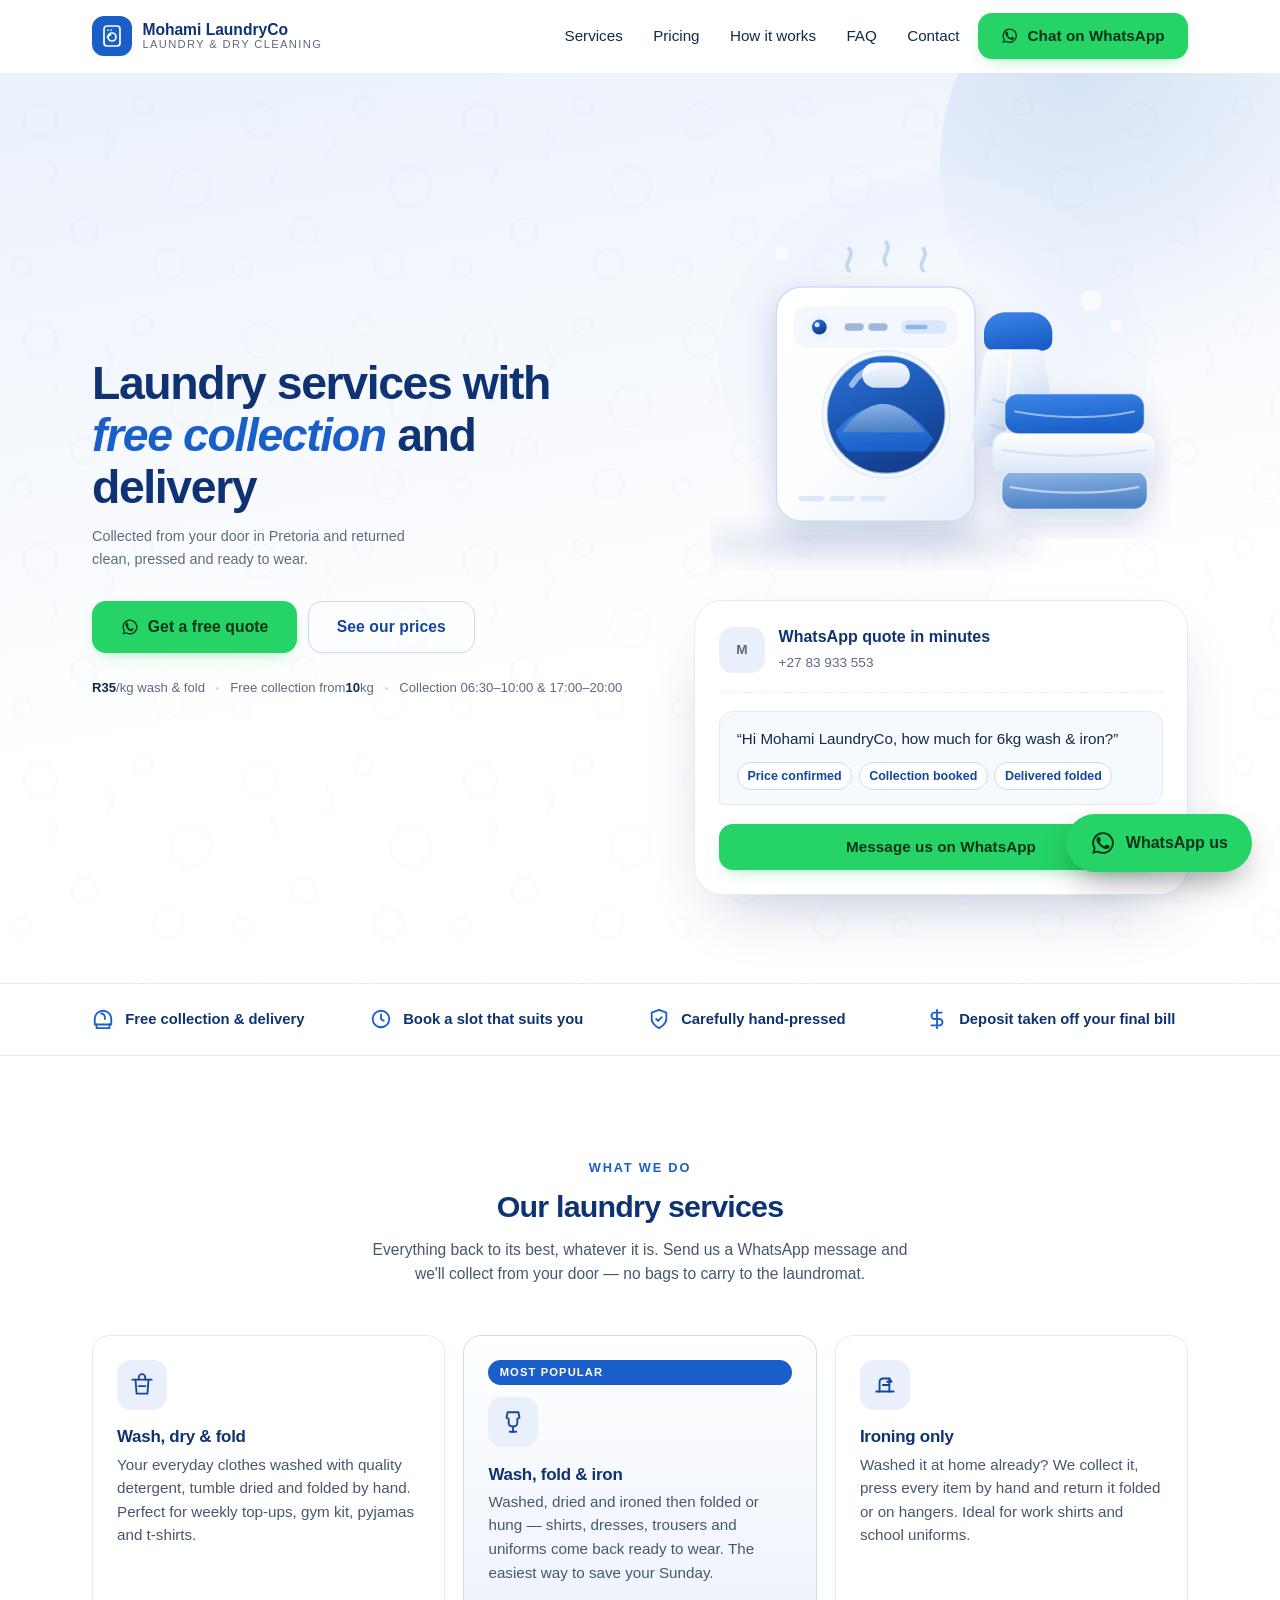
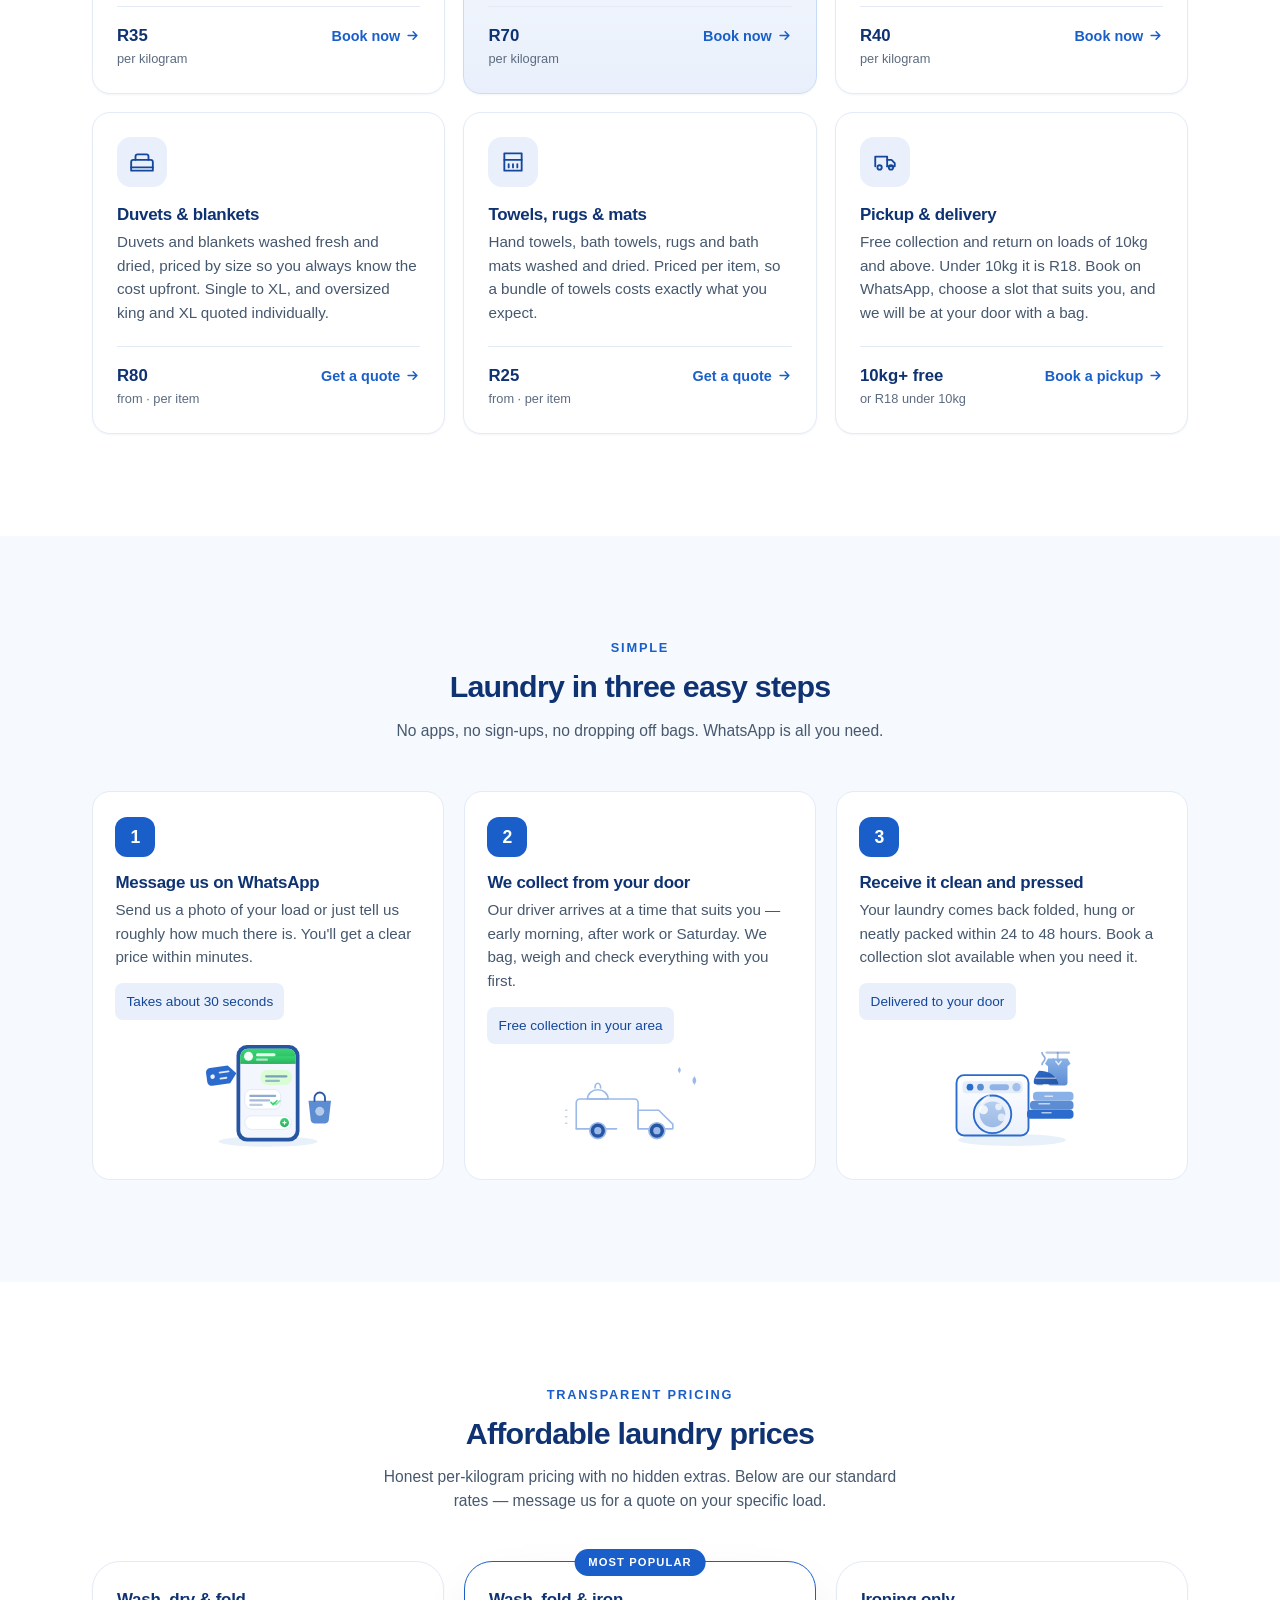
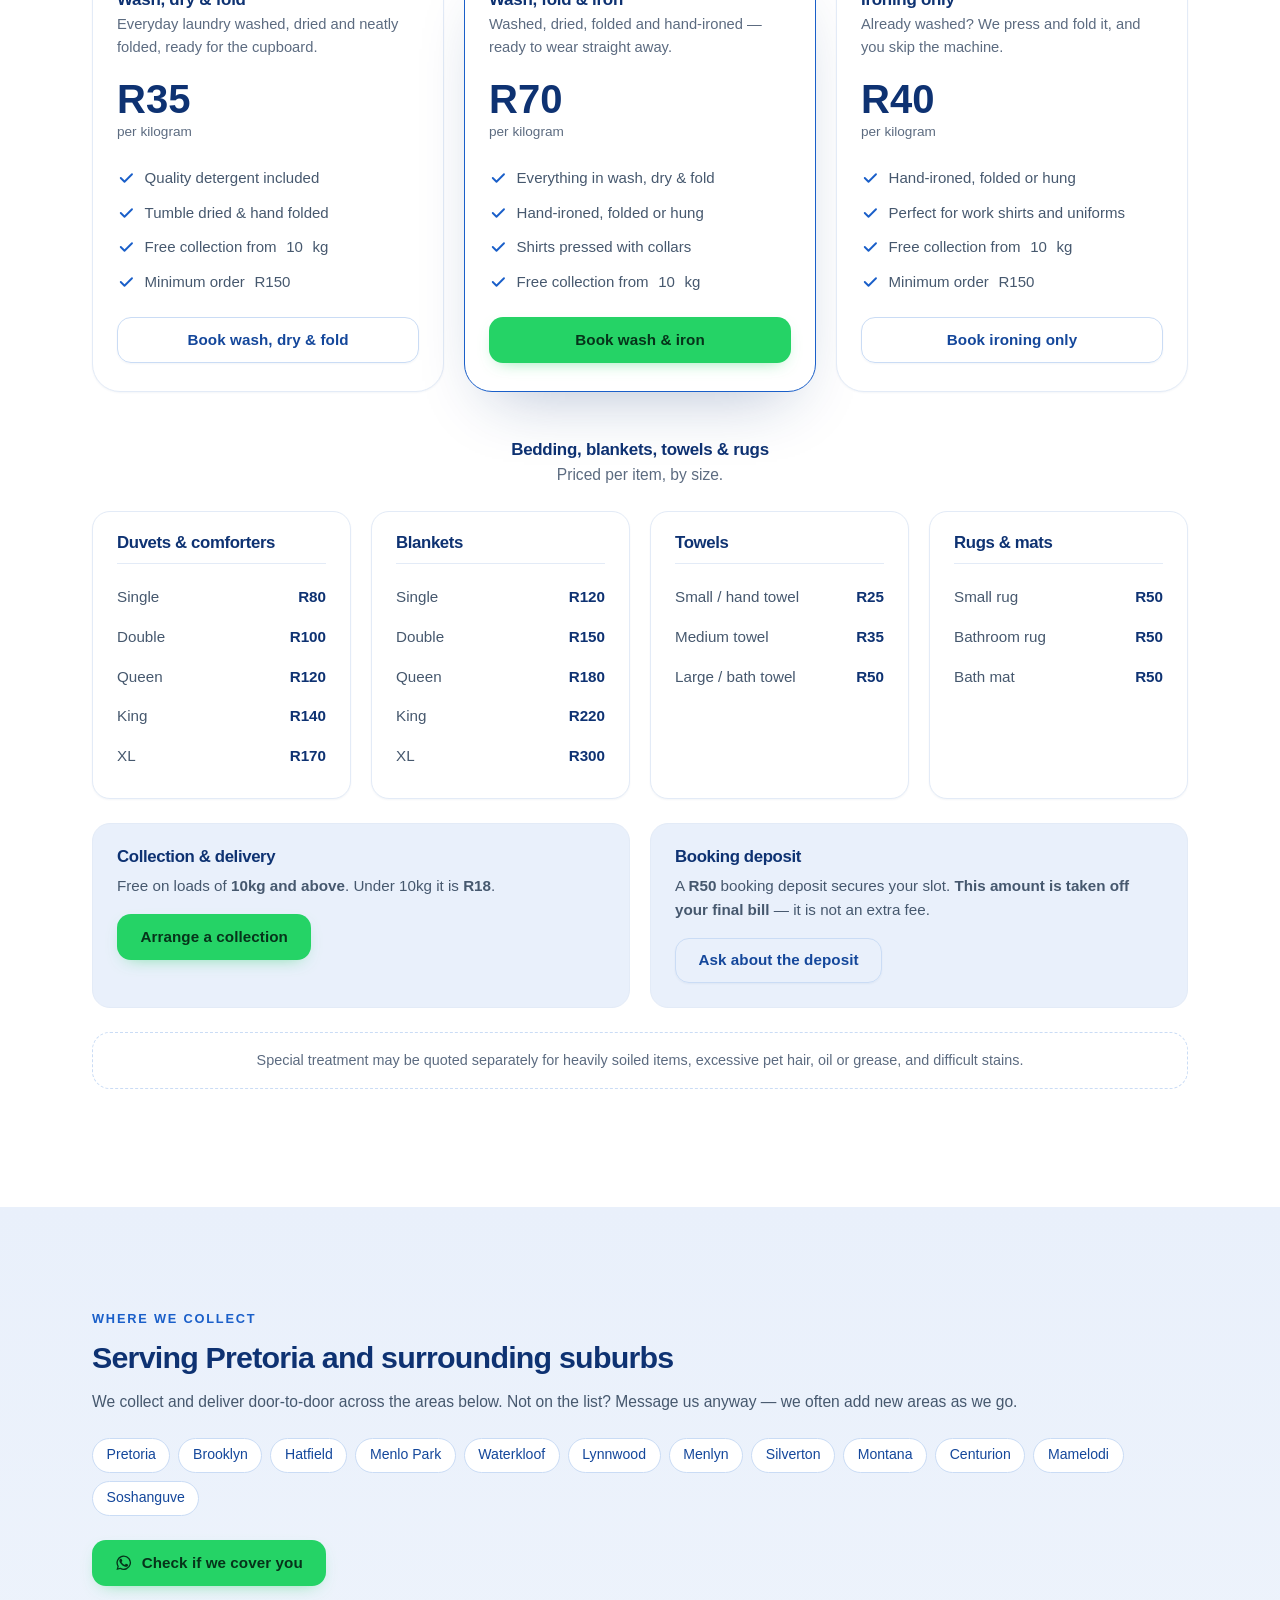
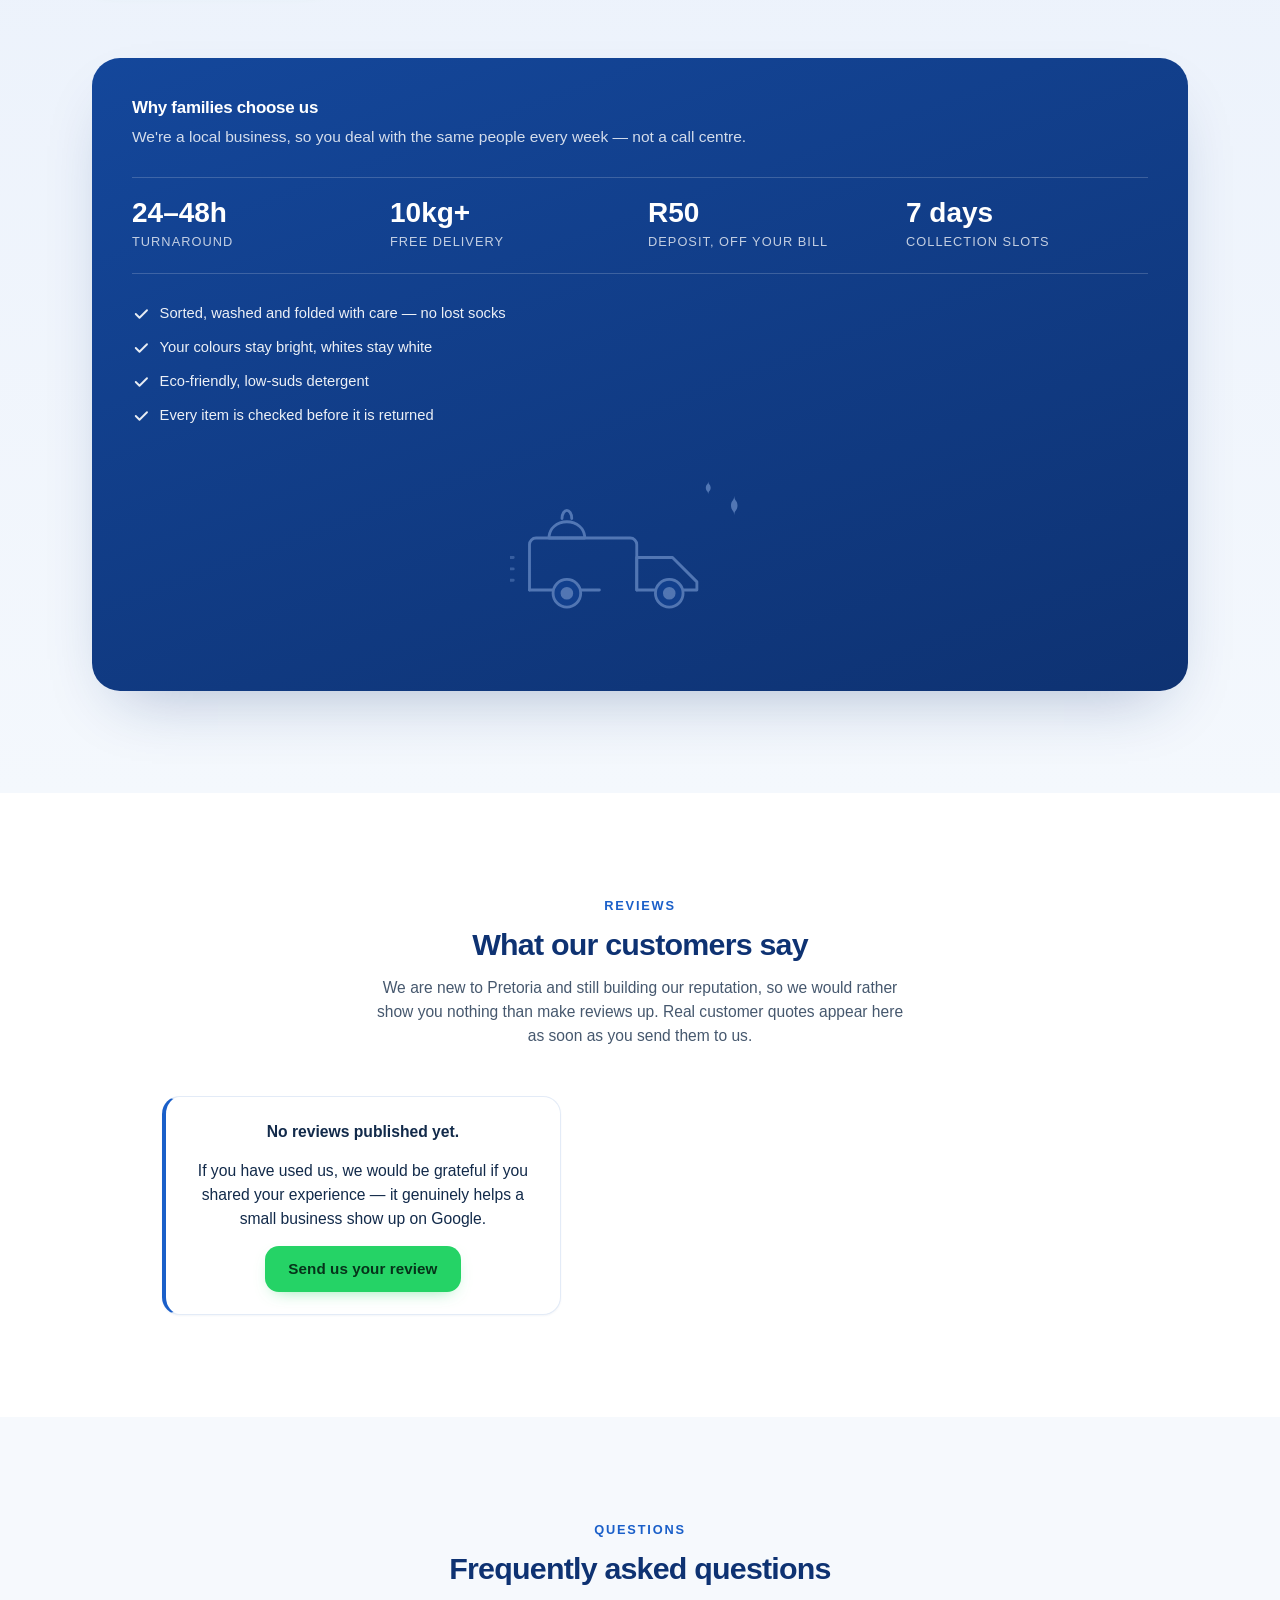
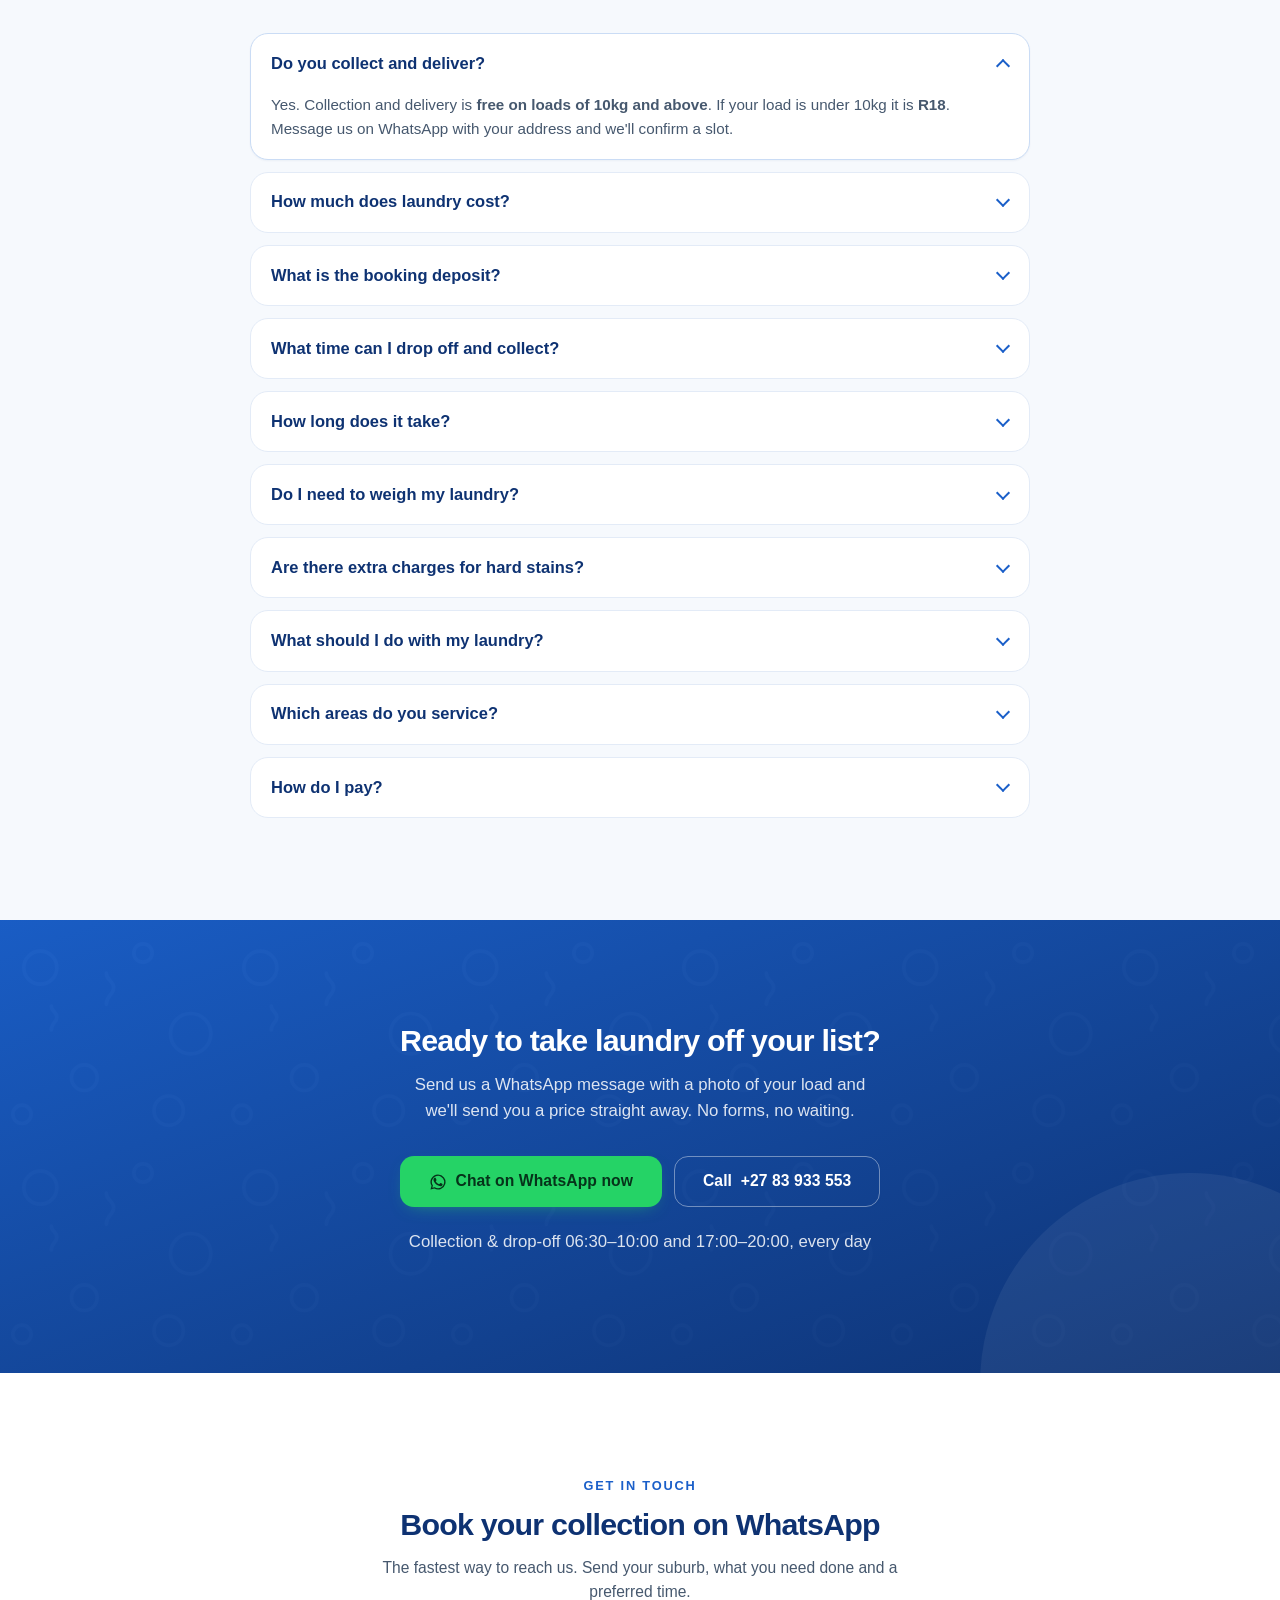
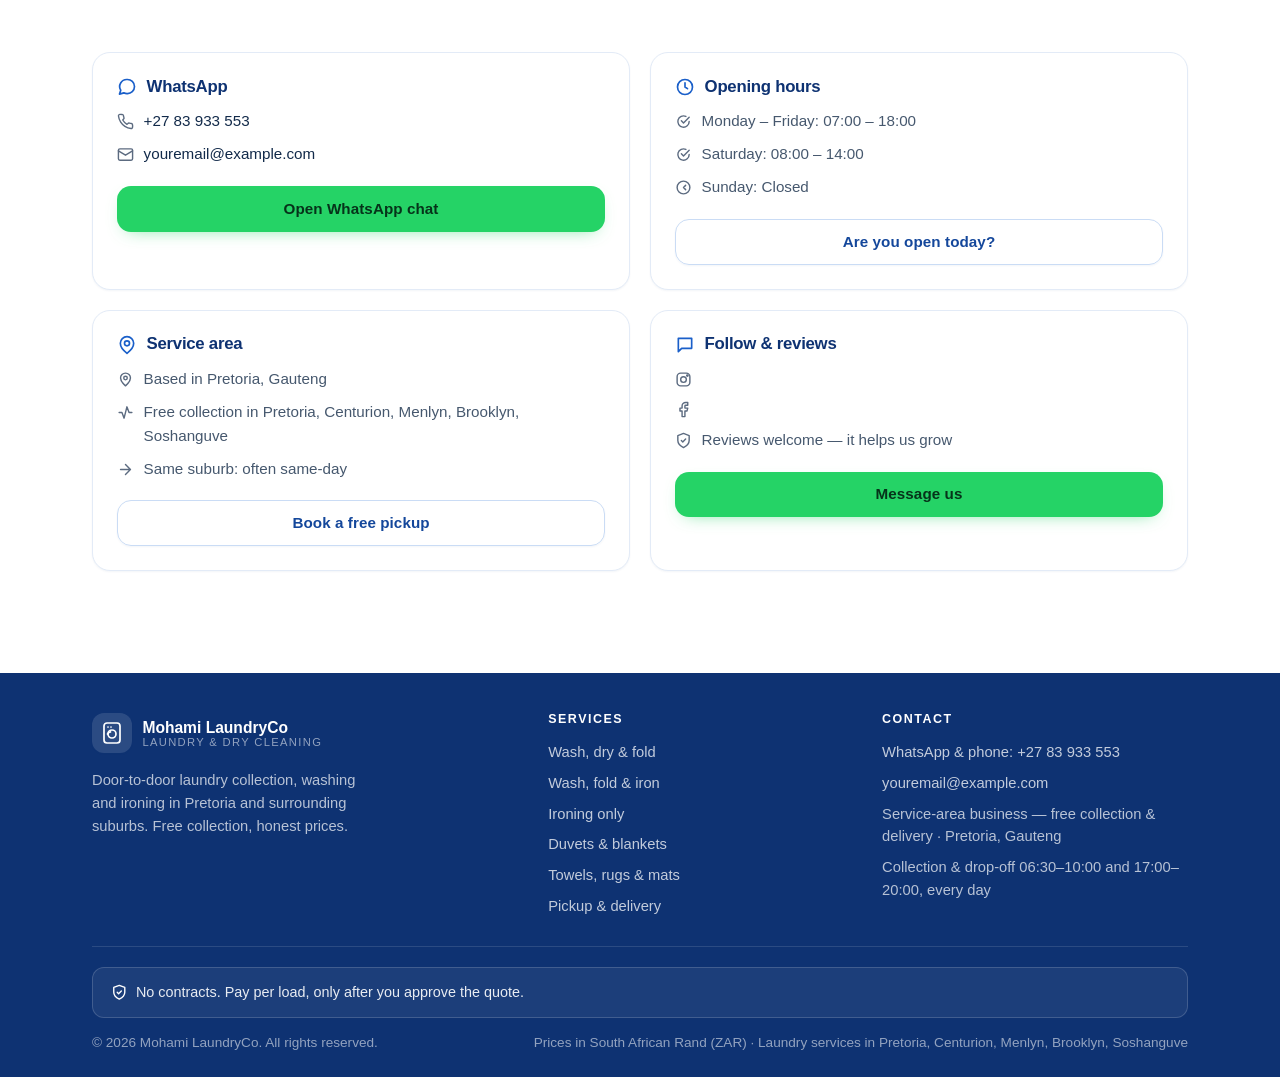
==== commit d74f1794: "Rework the hero: calmer hierarchy, bottom promo bar, readable dark panel Reverts the textile/motif d" ====
--- a/index.html
+++ b/index.html
@@ -92,11 +92,10 @@
 <section class="hero">
   <div class="wrap hero__inner">
     <div class="hero__copy">
-      <span class="eyebrow"><span class="dot"></span> Free collection on loads of 10kg and above</span>
       <h1>Laundry services with <em>free collection</em> and delivery</h1>
       <p class="hero__lead">
-          Your laundry collected from your door in <span data-bind="city">Pretoria</span> and returned
-          clean, pressed and ready to wear. You never touch a washing machine again.
+          Collected from your door in <span data-bind="city">Pretoria</span> and returned
+          clean, pressed and ready to wear.
       </p>
       <div class="hero__actions">
         <a class="btn btn--wa btn--lg" href="#contact" data-wa="default">
@@ -110,25 +109,11 @@
         <li>Free collection from <span data-raw="deliveryFreeFromKg">10</span>kg</li>
         <li>Collection 06:30&ndash;10:00 &amp; 17:00&ndash;20:00</li>
       </ul>
-      <p class="hero__note">
-        <svg viewBox="0 0 24 24" fill="none" stroke="currentColor" stroke-width="2" stroke-linecap="round" stroke-linejoin="round" aria-hidden="true"><path d="M12 22s8-4 8-10V5l-8-3-8 3v7c0 6 8 10 8 10z"/><path d="M9 12l2 2 4-4"/></svg>
-        No contracts. Pay per load, only after you approve the quote.
-      </p>
-      <img class="hero__art-sm" src="assets/motif-rail.svg" width="120" height="120" alt="" aria-hidden="true" loading="lazy" decoding="async">
     </div>
 
       <div class="hero__media">
       <div class="hero__art-wrap">
-        <img class="hero__art" src="assets/hero.svg" width="640" height="580" alt="Illustration of a washing machine beside a basket of clean folded laundry and a hanging shirt">
-        <img class="hero__art-quote" src="assets/whatsapp-quote.svg" width="200" height="150" alt="" aria-hidden="true" loading="lazy" decoding="async">
-        <span class="hero__float hero__float--tl" aria-hidden="true">
-          <svg viewBox="0 0 24 24" fill="none" stroke="currentColor" stroke-width="2" stroke-linecap="round" stroke-linejoin="round"><circle cx="12" cy="12" r="9"/><path d="M12 7v5l3 2"/></svg>
-          Book a collection slot
-        </span>
-        <span class="hero__float hero__float--br" aria-hidden="true">
-          <svg viewBox="0 0 24 24" fill="none" stroke="currentColor" stroke-width="2" stroke-linecap="round" stroke-linejoin="round"><path d="M20 6L9 17l-5-5"/></svg>
-          Satisfaction guaranteed
-        </span>
+        <img class="hero__art" src="assets/hero.svg" width="620" height="560" alt="Illustration of a washing machine beside a neat stack of folded laundry and a draped towel">
       </div>
       <div class="hero__card">
         <div class="hero__card-head">
@@ -275,57 +260,6 @@
   </div>
 </section>
 
-<!-- ============================== CRAFT ============================== -->
-<div class="seam-rule" aria-hidden="true">
-  <img src="assets/seam-rule.svg" width="240" height="120" alt="" aria-hidden="true" loading="lazy" decoding="async">
-</div>
-
-<section class="section craft" aria-labelledby="craft-title">
-  <div class="wrap">
-    <div class="section__head section__head--center">
-      <span class="section__kicker">Fabric by fabric</span>
-      <h2 id="craft-title">Every textile is handled differently</h2>
-      <p class="lede">
-        A wool coat and a cotton shirt cannot share the same cycle. We sort, check and treat each
-        load according to the fabric, the finish and how delicate it is.
-      </p>
-    </div>
-
-    <ul class="craft__grid">
-      <li class="craft__item reveal">
-        <img class="craft__art" src="assets/motif-wool.svg" width="120" height="120" alt="" aria-hidden="true" loading="lazy" decoding="async">
-        <h3>Wool &amp; knitwear</h3>
-        <p>Low-temperature cycles and no tumble drying, so sweaters and knitwear keep their shape instead of shrinking or felting.</p>
-      </li>
-      <li class="craft__item reveal">
-        <img class="craft__art" src="assets/motif-zip.svg" width="120" height="120" alt="" aria-hidden="true" loading="lazy" decoding="async">
-        <h3>Zips &amp; fastenings</h3>
-        <p>Zips and buttons are closed or shielded before washing, and checked when the load is packed, so nothing works loose in the drum.</p>
-      </li>
-      <li class="craft__item reveal">
-        <img class="craft__art" src="assets/motif-thread.svg" width="120" height="120" alt="" aria-hidden="true" loading="lazy" decoding="async">
-        <h3>Delicate &amp; silk</h3>
-        <p>Silk, satin and fine linens are washed separately by hand in cool water and dried flat, away from direct heat.</p>
-      </li>
-      <li class="craft__item reveal">
-        <img class="craft__art" src="assets/motif-garment.svg" width="120" height="120" alt="" aria-hidden="true" loading="lazy" decoding="async">
-        <h3>Shirts &amp; uniforms</h3>
-        <p>Collars and cuffs are pressed properly rather than just flattened, then hung on a covered hanger so they keep their shape in the bag.</p>
-      </li>
-      <li class="craft__item reveal">
-        <img class="craft__art" src="assets/motif-fold.svg" width="120" height="120" alt="" aria-hidden="true" loading="lazy" decoding="async">
-        <h3>Folding &amp; packing</h3>
-        <p>Everything is folded by hand and packed by family, so your whites, workwear and everyday clothes stay separated on the way home.</p>
-      </li>
-      <li class="craft__item reveal">
-        <img class="craft__art" src="assets/motif-tag.svg" width="120" height="120" alt="" aria-hidden="true" loading="lazy" decoding="async">
-        <h3>Care labels followed</h3>
-        <p>We wash to the label on the garment. If an item needs a different treatment, we message you first and agree the price.</p>
-      </li>
-    </ul>
-  </div>
-</section>
-
 <!-- ============================== HOW IT WORKS ============================== -->
 <section class="section section--alt" id="how">
   <div class="wrap">
@@ -342,7 +276,6 @@
         <p>Send us a photo of your load or just tell us roughly how much there is. You'll get a clear price within minutes.</p>
         <span class="step__hint">Takes about 30 seconds</span>
         <img class="step__art" src="assets/whatsapp-quote.svg" width="200" height="150" alt="" aria-hidden="true" loading="lazy" decoding="async">
-        <img class="step__motif" src="assets/motif-tag.svg" width="120" height="120" alt="" aria-hidden="true" loading="lazy" decoding="async">
       </div>
       <div class="step reveal">
         <div class="step__num" aria-hidden="true"></div>
@@ -350,7 +283,6 @@
         <p>Our driver arrives at a time that suits you — early morning, after work or Saturday. We bag, weigh and check everything with you first.</p>
         <span class="step__hint">Free collection in your area</span>
         <img class="step__art" src="assets/delivery.svg" width="320" height="200" alt="" aria-hidden="true" loading="lazy" decoding="async">
-        <img class="step__motif" src="assets/motif-fold.svg" width="120" height="120" alt="" aria-hidden="true" loading="lazy" decoding="async">
       </div>
       <div class="step reveal">
         <div class="step__num" aria-hidden="true"></div>
@@ -358,7 +290,6 @@
         <p>Your laundry comes back folded, hung or neatly packed within 24 to 48 hours. Book a collection slot available when you need it.</p>
         <span class="step__hint">Delivered to your door</span>
         <img class="step__art" src="assets/laundry-stack.svg" width="200" height="150" alt="" aria-hidden="true" loading="lazy" decoding="async">
-        <img class="step__motif" src="assets/motif-iron.svg" width="120" height="120" alt="" aria-hidden="true" loading="lazy" decoding="async">
       </div>
     </div>
   </div>
@@ -527,11 +458,6 @@
         <li><svg viewBox="0 0 24 24" fill="none" stroke="currentColor" stroke-width="2.5" stroke-linecap="round" stroke-linejoin="round" aria-hidden="true"><path d="M5 12l5 5L20 7"/></svg> Every item is checked before it is returned</li>
       </ul>
       <img class="coverage__art" src="assets/delivery.svg" width="320" height="200" alt="">
-      <div class="coverage__motifs" aria-hidden="true">
-        <img src="assets/motif-zip.svg" width="120" height="120" alt="" aria-hidden="true" loading="lazy" decoding="async">
-        <img src="assets/motif-thread.svg" width="120" height="120" alt="" aria-hidden="true" loading="lazy" decoding="async">
-        <img src="assets/motif-wool.svg" width="120" height="120" alt="" aria-hidden="true" loading="lazy" decoding="async">
-      </div>
     </div>
   </div>
 </section>
@@ -631,9 +557,6 @@
       <a class="btn btn--ghost btn--lg" href="#contact" data-tel>Call <span data-bind="phone">+27 83 933 553</span></a>
     </div>
     <p class="cta__small" data-bind="hours">Mon–Fri 07:00–18:00 · Sat 08:00–14:00 · Sun closed</p>
-    <div class="cta__seam" aria-hidden="true">
-      <img src="assets/seam-rule.svg" width="240" height="120" alt="" aria-hidden="true" loading="lazy" decoding="async">
-    </div>
   </div>
 </section>
 
@@ -755,15 +678,33 @@
     </div>
 
     <div class="footer__bottom">
-      <span>&copy; <span id="year">2026</span> <span data-bind="business">Mohami LaundryCo</span>. All rights reserved.</span>
-      <span>Prices in South African Rand (ZAR) &middot; Laundry services in <span data-bind="areaKeywords">Pretoria, Centurion, Menlyn, Brooklyn, Soshanguve</span></span>
-    </div>
-
-    <div class="footer__seam" aria-hidden="true">
-      <img src="assets/seam-rule.svg" width="240" height="120" alt="" aria-hidden="true" loading="lazy" decoding="async">
+      <p class="footer__promise">
+        <svg viewBox="0 0 24 24" fill="none" stroke="currentColor" stroke-width="2" stroke-linecap="round" stroke-linejoin="round" aria-hidden="true"><path d="M12 22s8-4 8-10V5l-8-3-8 3v7c0 6 8 10 8 10z"/><path d="M9 12l2 2 4-4"/></svg>
+        No contracts. Pay per load, only after you approve the quote.
+      </p>
+      <div class="footer__meta">
+        <span>&copy; <span id="year">2026</span> <span data-bind="business">Mohami LaundryCo</span>. All rights reserved.</span>
+        <span>Prices in South African Rand (ZAR) &middot; Laundry services in <span data-bind="areaKeywords">Pretoria, Centurion, Menlyn, Brooklyn, Soshanguve</span></span>
+      </div>
     </div>
   </div>
 </footer>
+
+<!-- Bottom promo: free collection on 10kg+ loads. Appears once you have
+     scrolled past the hero, and can be dismissed for good. -->
+<div class="promo" id="promo" role="region" aria-label="Free collection offer" aria-hidden="true" inert>
+  <div class="wrap promo__inner">
+    <img class="promo__art" src="assets/truck.svg" width="64" height="44" alt="" aria-hidden="true" loading="lazy" decoding="async">
+    <p class="promo__text">
+      <strong>Free collection on loads of 10kg and above</strong>
+      <span>We come to you and take it back, at no extra charge.</span>
+    </p>
+    <a class="btn btn--wa btn--sm promo__cta" href="#contact" data-wa="default">Book a collection</a>
+    <button class="promo__close" type="button" id="promo-close" aria-label="Dismiss this offer">
+      <svg viewBox="0 0 24 24" fill="none" stroke="currentColor" stroke-width="2" stroke-linecap="round" aria-hidden="true"><path d="M6 6l12 12M18 6L6 18"/></svg>
+    </button>
+  </div>
+</div>
 
 <!-- Sticky WhatsApp button -->
 <a class="wa-float" href="#contact" data-wa="default" aria-label="Chat with us on WhatsApp">
--- a/styles.css
+++ b/styles.css
@@ -1,6 +1,6 @@
 /* ==========================================================================
    Mohami LaundryCo — Styles
-   Palette: white + deep blue, hairline structure, soft shadows.
+   Palette: white + deep blue, soft shadows, serif headings.
    Mobile-first. No frameworks, no external font files.
    ========================================================================== */
 
@@ -11,16 +11,11 @@
   --brand-soft: #e9f0fb;
   --brand-line: #cadcf5;
 
-  /* One hue for structure, one for light. Keeping the blues this close together
-     is what makes the page read calm rather than colourful. */
-  --brand-bright: #3d78e8;
-  --brand-glow: #6ea8ff;
-  --hairline: rgba(14, 50, 114, 0.1);
-  --hairline-soft: rgba(14, 50, 114, 0.06);
-
   --ink: #122a4a;
   --body: #46586e;
-  --muted: #6b7c92;
+  /* Dark enough to clear WCAG AA (4.5:1) on white as well as on the pale
+     blue surfaces. The previous grey was 4.27:1 and failed on small text. */
+  --muted: #5c6b80;
 
   --surface: #ffffff;
   --surface-alt: #f6f9fd;
@@ -30,13 +25,13 @@
   --wa: #25d366;
   --wa-dark: #1eb455;
 
-  --radius-sm: 10px;
-  --radius: 16px;
-  --radius-lg: 24px;
-
-  --shadow-sm: 0 1px 2px rgba(14, 50, 114, 0.04);
-  --shadow: 0 12px 32px -18px rgba(14, 50, 114, 0.22);
-  --shadow-lg: 0 40px 80px -44px rgba(14, 50, 114, 0.4);
+  --radius-sm: 12px;
+  --radius: 18px;
+  --radius-lg: 28px;
+
+  --shadow-sm: 0 1px 2px rgba(14, 50, 114, 0.05);
+  --shadow: 0 8px 28px -10px rgba(14, 50, 114, 0.18);
+  --shadow-lg: 0 28px 64px -28px rgba(14, 50, 114, 0.32);
 
   /* iOS / SF Pro system stack. Real SF Pro renders on Apple devices; elsewhere
      it falls through to the closest native system UI font, so the site looks
@@ -48,17 +43,7 @@
 
   --wrap: 1160px;
   --gutter: 1.25rem;
-  --section-y: clamp(3.25rem, 7vw, 5.75rem);
-
-  /* A very fine measuring grid. Barely visible, but it is what gives the
-     layout its precise, engineered feel. */
-  --grid-line: rgba(14, 50, 114, 0.045);
-}
-
-@media (min-width: 900px) {
-  :root {
-    --gutter: 2rem;
-  }
+  --section-y: clamp(3.5rem, 8vw, 6.5rem);
 }
 
 *,
@@ -76,7 +61,7 @@
   margin: 0;
   font-family: var(--font-sans);
   font-size: 0.975rem;
-  line-height: 1.6;
+  line-height: 1.55;
   color: var(--body);
   background: var(--surface);
   -webkit-font-smoothing: antialiased;
@@ -84,17 +69,6 @@
   -webkit-tap-highlight-color: transparent;
   text-rendering: optimizeLegibility;
   overflow-x: hidden;
-}
-
-/* Numeric data lines up in columns, which is what makes a price list read as
-   a document rather than a paragraph. */
-.price,
-.card__price,
-.stat strong,
-.area,
-.motif b {
-  font-variant-numeric: tabular-nums;
-  font-feature-settings: "tnum" 1;
 }
 
 img,
@@ -118,29 +92,20 @@
 
 h1 {
   font-size: clamp(1.85rem, 4.4vw, 2.9rem);
-  letter-spacing: -0.032em;
+  letter-spacing: -0.03em;
 }
 h2 {
   font-size: clamp(1.45rem, 2.9vw, 1.9rem);
-  letter-spacing: -0.028em;
+  letter-spacing: -0.026em;
 }
 h3 {
   font-size: 1.06rem;
-  letter-spacing: -0.018em;
+  letter-spacing: -0.016em;
   font-weight: 600;
 }
 
 p {
   margin: 0 0 1rem;
-}
-
-/* Section eyebrows: wide-tracked micro caps. This single detail does most of
-   the "expensive looking" work on a page like this. */
-.section__kicker,
-.trust__item,
-.hero__chips li,
-.craft__item h3 {
-  letter-spacing: 0.02em;
 }
 
 a {
@@ -149,13 +114,8 @@
   text-underline-offset: 3px;
 }
 
-::selection {
-  background: var(--brand);
-  color: #fff;
-}
-
 :focus-visible {
-  outline: 2px solid var(--brand);
+  outline: 3px solid var(--brand);
   outline-offset: 3px;
   border-radius: 4px;
 }
@@ -202,24 +162,24 @@
   display: inline-flex;
   align-items: center;
   justify-content: center;
-  gap: 0.6rem;
-  padding: 0.8rem 1.5rem;
-  border-radius: 999px;
+  gap: 0.55rem;
+  padding: 0.8rem 1.4rem;
+  border-radius: 14px;
   border: 1px solid transparent;
   font-family: var(--font-sans);
   font-size: 0.95rem;
-  font-weight: 600;
+  font-weight: 550;
+  letter-spacing: 0.005em;
   line-height: 1.2;
-  letter-spacing: -0.005em;
   text-decoration: none;
   cursor: pointer;
-  transition: transform 0.16s ease, box-shadow 0.16s ease, background-color 0.16s ease,
-    color 0.16s ease, border-color 0.16s ease;
+  transition: background-color 0.18s ease, color 0.18s ease, border-color 0.18s ease,
+    box-shadow 0.18s ease;
   white-space: nowrap;
 }
 
 .btn:hover {
-  transform: translateY(-2px);
+  transform: translateY(-1px);
 }
 
 .btn:active {
@@ -229,20 +189,19 @@
 .btn--wa {
   background: var(--wa);
   color: #06331a;
-  box-shadow: 0 10px 26px -14px rgba(37, 211, 102, 0.95);
+  box-shadow: 0 6px 18px -10px rgba(37, 211, 102, 0.75);
 }
 
 .btn--wa:hover {
   background: var(--wa-dark);
+  color: #ffffff;
+  box-shadow: 0 8px 22px -10px rgba(30, 180, 85, 0.8);
+}
+
+.btn--brand {
+  background: var(--brand);
   color: #fff;
-}
-
-/* The only gradient in the interface. Everything else is flat, so this
-   reads as the single point of light rather than decoration. */
-.btn--brand {
-  background: linear-gradient(180deg, var(--brand-bright) 0%, var(--brand) 100%);
-  color: #fff;
-  box-shadow: 0 12px 26px -14px rgba(26, 95, 201, 0.85);
+  box-shadow: 0 6px 18px -10px rgba(26, 95, 201, 0.7);
 }
 
 .btn--brand:hover {
@@ -250,15 +209,19 @@
   color: #fff;
 }
 
+/* Outline only, and deliberately calm: the second hero button must not
+   compete with the first one for attention. The fill stays transparent
+   because the hero background is already near-white. */
 .btn--ghost {
   background: transparent;
   color: var(--brand-dark);
   border-color: var(--brand-line);
+  box-shadow: var(--shadow-sm);
 }
 
 .btn--ghost:hover {
   border-color: var(--brand);
-  background: var(--surface-alt);
+  background: var(--brand-soft);
   color: var(--brand-darker);
 }
 
@@ -267,8 +230,8 @@
 }
 
 .btn--lg {
-  padding: 1.05rem 2rem;
-  font-size: 0.975rem;
+  padding: 0.95rem 1.75rem;
+  font-size: 0.98rem;
 }
 
 .btn .icon {
@@ -314,40 +277,39 @@
 }
 
 .brand__mark {
-  width: 38px;
-  height: 38px;
+  width: 40px;
+  height: 40px;
   flex: none;
-  border-radius: 11px;
-  background: linear-gradient(180deg, var(--brand-bright) 0%, var(--brand-dark) 100%);
+  border-radius: 12px;
+  background: var(--brand);
   display: grid;
   place-items: center;
   color: #fff;
-  box-shadow: 0 6px 14px -8px rgba(26, 95, 201, 0.9);
+  box-shadow: var(--shadow-sm);
 }
 
 .brand__mark svg {
-  width: 23px;
-  height: 23px;
+  width: 24px;
+  height: 24px;
 }
 
 .brand__text {
   display: flex;
   flex-direction: column;
-  line-height: 1.15;
+  line-height: 1.1;
 }
 
 .brand__name {
   font-family: var(--font-display);
-  font-weight: 650;
-  font-size: 0.95rem;
-  letter-spacing: -0.014em;
+  font-weight: 700;
+  font-size: 0.975rem;
   color: var(--brand-darker);
 }
 
 .brand__tag {
-  font-size: 0.65rem;
+  font-size: 0.7rem;
   text-transform: uppercase;
-  letter-spacing: 0.16em;
+  letter-spacing: 0.12em;
   color: var(--muted);
 }
 
@@ -446,28 +408,12 @@
 .hero {
   position: relative;
   background-color: #ffffff;
-  /* Three layers: a wash of colour, a fine measuring grid, then the bubble
-     texture. The grid is the futuristic note; at 4.5% opacity you feel it
-     rather than see it. */
-  background-image: linear-gradient(170deg, rgba(233, 240, 251, 0.9) 0%, rgba(255, 255, 255, 0.86) 58%),
-    linear-gradient(rgba(14, 50, 114, 0.045) 1px, transparent 1px),
-    linear-gradient(90deg, rgba(14, 50, 114, 0.045) 1px, transparent 1px),
+  background-image: linear-gradient(170deg, rgba(233, 240, 251, 0.95) 0%, rgba(255, 255, 255, 0.92) 62%),
     url("assets/pattern-bubbles.svg");
-  background-size: auto, 64px 64px, 64px 64px, 240px 240px;
-  background-repeat: no-repeat, repeat, repeat, repeat;
+  background-size: auto, 220px 220px;
+  background-repeat: no-repeat, repeat;
   padding-block: clamp(2.75rem, 7vw, 5.5rem);
   overflow: hidden;
-}
-
-/* Horizon fade, so the grid dissolves rather than stopping at a hard edge. */
-.hero::after {
-  content: "";
-  position: absolute;
-  inset: auto 0 0 0;
-  height: 45%;
-  background: linear-gradient(180deg, transparent 0%, #fff 92%);
-  pointer-events: none;
-  z-index: 0;
 }
 
 .hero::before {
@@ -487,37 +433,35 @@
   gap: clamp(2rem, 5vw, 3.5rem);
   align-items: center;
   position: relative;
-  z-index: 1;
 }
 
 .eyebrow {
   display: inline-flex;
   align-items: center;
-  gap: 0.55rem;
-  font-size: 0.72rem;
+  gap: 0.5rem;
+  font-size: 0.8rem;
   font-weight: 600;
-  letter-spacing: 0.14em;
+  letter-spacing: 0.06em;
   text-transform: uppercase;
   color: var(--brand-dark);
   background: #fff;
   border: 1px solid var(--brand-line);
-  padding: 0.45rem 0.95rem;
+  padding: 0.4rem 0.9rem;
   border-radius: 999px;
   box-shadow: var(--shadow-sm);
-  margin-bottom: 1.25rem;
+  margin-bottom: 1.15rem;
 }
 
 .eyebrow .dot {
-  width: 7px;
-  height: 7px;
+  width: 8px;
+  height: 8px;
   border-radius: 50%;
-  background: var(--brand-bright);
-  box-shadow: 0 0 0 4px rgba(61, 120, 232, 0.14);
+  background: var(--wa-dark);
   flex: none;
 }
 
 .hero h1 {
-  margin-bottom: 1rem;
+  margin-bottom: 0.7rem;
 }
 
 .hero h1 em {
@@ -525,33 +469,20 @@
   color: var(--brand);
 }
 
+/* The slogan deliberately sits well below the header in the hierarchy. */
 .hero__lead {
-  font-size: clamp(0.95rem, 1.5vw, 1.02rem);
-  max-width: 46ch;
-  color: var(--body);
+  font-size: 0.9rem;
+  line-height: 1.6;
+  max-width: 44ch;
+  color: var(--muted);
+  margin: 0;
 }
 
 .hero__actions {
   display: flex;
   flex-wrap: wrap;
-  gap: 0.75rem;
-  margin-top: 1.75rem;
-}
-
-.hero__note {
-  margin-top: 1.15rem;
-  font-size: 0.9rem;
-  color: var(--muted);
-  display: flex;
-  align-items: center;
-  gap: 0.45rem;
-}
-
-.hero__note svg {
-  width: 1.05em;
-  height: 1.05em;
-  color: var(--brand);
-  flex: none;
+  gap: 0.65rem;
+  margin-top: 1.9rem;
 }
 
 .hero__media {
@@ -560,63 +491,52 @@
 
 .hero__art-wrap {
   position: relative;
-  margin-bottom: 1.25rem;
+  margin-bottom: 1.5rem;
 }
 
 .hero__art {
+  display: block;
   width: 100%;
   height: auto;
-  max-width: 420px;
+  max-width: 460px;
   margin-inline: auto;
-  filter: drop-shadow(0 30px 50px rgba(14, 50, 114, 0.16));
-}
-
-/* The WhatsApp card peeking in behind the main illustration, so the hero
-   reads as a conversation rather than one lonely picture. */
-.hero__art-quote {
-  position: absolute;
-  right: 0;
-  bottom: 4%;
-  width: clamp(110px, 20%, 165px);
-  height: auto;
-  filter: drop-shadow(0 16px 30px rgba(14, 50, 114, 0.22));
-  z-index: 1;
-}
-
-/* A single textile motif rather than a second full illustration, so the
-   first screen stays calm. */
-.hero__art-sm {
-  width: 128px;
-  height: 128px;
-  margin-top: 1.75rem;
-  opacity: 0.7;
-}
-
+}
+
+/* Fine print, not buttons: no border, no fill, no radius. A hairline dot
+   separates each item so they read as one quiet line of detail. */
 .hero__chips {
   list-style: none;
   display: flex;
   flex-wrap: wrap;
-  gap: 0.5rem;
-  margin: 1.25rem 0 0;
+  align-items: center;
+  gap: 0.4rem 0;
+  margin: 1.6rem 0 0;
   padding: 0;
+  max-width: 42rem;
 }
 
 .hero__chips li {
   display: inline-flex;
   align-items: center;
-  gap: 0.3rem;
-  font-size: 0.8rem;
-  font-weight: 500;
-  color: var(--brand-darker);
-  background: #fff;
-  border: 1px solid var(--line);
-  border-radius: 999px;
-  padding: 0.34rem 0.75rem;
-  box-shadow: var(--shadow-sm);
+  font-size: 0.82rem;
+  line-height: 1.5;
+  color: var(--muted);
+  white-space: nowrap;
+}
+
+.hero__chips li + li::before {
+  content: "";
+  width: 3px;
+  height: 3px;
+  border-radius: 50%;
+  background: var(--brand-line);
+  margin: 0 0.7rem;
+  flex: none;
 }
 
 .hero__chips li span {
-  font-weight: 700;
+  font-weight: 650;
+  color: var(--ink);
 }
 
 .coverage__art {
@@ -624,6 +544,13 @@
   margin-top: 1.5rem;
   margin-inline: auto;
   opacity: 0.95;
+}
+
+.coverage__art-stack {
+  width: min(100%, 210px);
+  margin: 0.75rem auto -0.5rem;
+  display: block;
+  opacity: 0.9;
 }
 
 .step__art {
@@ -651,30 +578,28 @@
    below, so it layers under the gradient instead of being wiped by it. */
 
 .hero__card {
-  background: rgba(255, 255, 255, 0.86);
-  backdrop-filter: blur(10px);
-  -webkit-backdrop-filter: blur(10px);
-  border: 1px solid var(--brand-line);
-  border-radius: var(--radius);
+  background: #fff;
+  border: 1px solid var(--line);
+  border-radius: var(--radius-lg);
   box-shadow: var(--shadow-lg);
-  padding: 1.35rem;
+  padding: 1.5rem;
 }
 
 .hero__card-head {
   display: flex;
   align-items: center;
-  gap: 0.8rem;
-  padding-bottom: 1rem;
-  border-bottom: 1px solid var(--hairline);
+  gap: 0.85rem;
+  padding-bottom: 1.1rem;
+  border-bottom: 1px dashed var(--line);
 }
 
 .hero__avatar {
-  width: 42px;
-  height: 42px;
+  width: 46px;
+  height: 46px;
   flex: none;
-  border-radius: 12px;
+  border-radius: 14px;
   background: var(--brand-soft);
-  color: var(--brand-dark);
+  color: var(--brand-darker);
   display: grid;
   place-items: center;
   font-weight: 700;
@@ -684,23 +609,21 @@
 .hero__card-head strong {
   display: block;
   color: var(--brand-darker);
-  font-size: 0.92rem;
-  letter-spacing: -0.012em;
+  font-size: 1rem;
 }
 
 .hero__card-head span {
-  font-size: 0.82rem;
+  font-size: 0.85rem;
   color: var(--muted);
-  font-variant-numeric: tabular-nums;
 }
 
 .hero__msg {
-  margin: 1rem 0;
+  margin: 1.15rem 0;
   background: var(--surface-alt);
-  border: 1px solid var(--hairline);
-  border-radius: 12px 12px 12px 4px;
-  padding: 0.85rem 1rem;
-  font-size: 0.9rem;
+  border: 1px solid var(--line);
+  border-radius: 14px 14px 14px 4px;
+  padding: 0.9rem 1.05rem;
+  font-size: 0.95rem;
   color: var(--ink);
 }
 
@@ -721,45 +644,14 @@
   padding: 0.2rem 0.6rem;
 }
 
-.hero__float {
-  position: absolute;
-  background: #fff;
-  border: 1px solid var(--line);
-  border-radius: 14px;
-  box-shadow: var(--shadow);
-  padding: 0.6rem 0.9rem;
-  display: flex;
-  align-items: center;
-  gap: 0.55rem;
-  font-size: 0.82rem;
-  font-weight: 600;
-  color: var(--brand-darker);
-}
-
-.hero__float--tl {
-  top: -14px;
-  left: -10px;
-}
-.hero__float--br {
-  bottom: -16px;
-  right: -6px;
-}
-
-.hero__float svg {
-  width: 18px;
-  height: 18px;
-  color: var(--brand);
-  flex: none;
-}
-
 /* --------------------------------------------------------------------------
    Trust strip
    -------------------------------------------------------------------------- */
 
 .trust {
-  border-block: 1px solid var(--hairline);
+  border-block: 1px solid var(--line);
   background: #fff;
-  padding-block: 1.25rem;
+  padding-block: 1.5rem;
 }
 
 .trust__grid {
@@ -771,10 +663,9 @@
 .trust__item {
   display: flex;
   align-items: center;
-  gap: 0.65rem;
-  font-size: 0.8rem;
+  gap: 0.7rem;
+  font-size: 0.925rem;
   font-weight: 600;
-  letter-spacing: 0.01em;
   color: var(--brand-darker);
 }
 
@@ -800,28 +691,13 @@
 }
 
 .section__kicker {
-  display: inline-flex;
-  align-items: center;
-  gap: 0.6rem;
-  font-size: 0.72rem;
+  display: block;
+  font-size: 0.8rem;
   font-weight: 700;
-  letter-spacing: 0.2em;
+  letter-spacing: 0.14em;
   text-transform: uppercase;
   color: var(--brand);
-  margin-bottom: 0.9rem;
-}
-
-/* A short rule after the eyebrow: a quiet anchor that keeps the eye from
-   drifting down the page. */
-.section__kicker::after {
-  content: "";
-  width: 28px;
-  height: 1px;
-  background: var(--brand-line);
-}
-
-.section__head--center .section__kicker::after {
-  display: none;
+  margin-bottom: 0.7rem;
 }
 
 .lede {
@@ -835,32 +711,30 @@
 
 .cards {
   display: grid;
-  gap: 1px;
-  background: var(--hairline);
-  border: 1px solid var(--hairline);
-  border-radius: var(--radius);
-  overflow: hidden;
+  gap: 1.15rem;
 }
 
 .card {
   background: #fff;
-  border: 0;
-  border-radius: 0;
-  padding: clamp(1.35rem, 2.4vw, 1.75rem);
-  box-shadow: none;
-  transition: background-color 0.22s ease;
+  border: 1px solid var(--line);
+  border-radius: var(--radius);
+  padding: 1.5rem;
+  box-shadow: var(--shadow-sm);
+  transition: transform 0.18s ease, box-shadow 0.18s ease, border-color 0.18s ease;
   display: flex;
   flex-direction: column;
 }
 
 .card:hover {
-  background: var(--surface-alt);
+  transform: translateY(-4px);
+  box-shadow: var(--shadow);
+  border-color: var(--brand-line);
 }
 
 .card__icon {
-  width: 42px;
-  height: 42px;
-  border-radius: 12px;
+  width: 50px;
+  height: 50px;
+  border-radius: 14px;
   background: var(--brand-soft);
   color: var(--brand-dark);
   display: grid;
@@ -869,8 +743,8 @@
 }
 
 .card__icon svg {
-  width: 22px;
-  height: 22px;
+  width: 26px;
+  height: 26px;
 }
 
 .card h3 {
@@ -927,26 +801,22 @@
   height: 15px;
 }
 
-/* The featured card sits inside a hairline grid, so it is separated by tone
-   and a hairline rather than by lifting out of the layout. */
 .card--feature {
-  background: linear-gradient(180deg, #fbfcfe 0%, var(--brand-soft) 100%);
-  box-shadow: inset 0 0 0 1px var(--brand-line);
+  background: linear-gradient(180deg, #fff, var(--brand-soft));
+  border-color: var(--brand-line);
 }
 
 .badge {
-  display: inline-flex;
-  align-items: center;
-  align-self: flex-start;
-  font-size: 0.65rem;
+  display: inline-block;
+  font-size: 0.7rem;
   font-weight: 700;
-  letter-spacing: 0.16em;
+  letter-spacing: 0.1em;
   text-transform: uppercase;
   color: #fff;
-  background: var(--brand-dark);
+  background: var(--brand);
   border-radius: 999px;
-  padding: 0.3rem 0.7rem;
-  margin-bottom: 0.9rem;
+  padding: 0.25rem 0.7rem;
+  margin-bottom: 0.75rem;
 }
 
 /* --------------------------------------------------------------------------
@@ -955,68 +825,53 @@
 
 .steps {
   display: grid;
-  gap: 1px;
-  background: var(--hairline);
-  border: 1px solid var(--hairline);
-  border-radius: var(--radius);
-  overflow: hidden;
+  gap: 1.25rem;
   counter-reset: step;
 }
 
 .step {
   background: #fff;
-  border: 0;
-  border-radius: 0;
-  padding: clamp(1.5rem, 3vw, 2rem) clamp(1.35rem, 2.5vw, 1.75rem);
-  text-align: center;
+  border: 1px solid var(--line);
+  border-radius: var(--radius);
+  padding: 1.6rem 1.4rem;
   position: relative;
 }
 
-/* Number as a monospaced figure rather than a coloured block, so the three
-   steps read as a numbered sequence instead of three competing tiles. */
 .step__num {
   counter-increment: step;
-  width: auto;
-  height: auto;
-  border-radius: 0;
-  background: none;
-  color: var(--brand-line);
-  display: block;
+  width: 40px;
+  height: 40px;
+  border-radius: 12px;
+  background: var(--brand);
+  color: #fff;
+  display: grid;
   place-items: center;
   font-family: var(--font-display);
   font-weight: 700;
-  font-size: 2.1rem;
-  line-height: 1;
-  letter-spacing: -0.04em;
-  margin-bottom: 0.85rem;
-  font-variant-numeric: tabular-nums;
+  font-size: 1.1rem;
+  margin-bottom: 1rem;
 }
 
 .step__num::before {
-  content: "0" counter(step);
+  content: counter(step);
 }
 
 .step h3 {
-  margin-bottom: 0.4rem;
-  color: var(--ink);
+  margin-bottom: 0.35rem;
 }
 
 .step p {
-  font-size: 0.92rem;
-  margin: 0 auto;
-  max-width: 34ch;
-  color: var(--muted);
+  font-size: 0.95rem;
+  margin: 0;
 }
 
 .step__hint {
-  margin-top: 1rem;
-  font-size: 0.78rem;
-  font-weight: 600;
-  letter-spacing: 0.01em;
+  margin-top: 0.9rem;
+  font-size: 0.85rem;
   color: var(--brand-dark);
   background: var(--brand-soft);
-  border-radius: 999px;
-  padding: 0.4rem 0.85rem;
+  border-radius: 8px;
+  padding: 0.5rem 0.7rem;
   display: inline-block;
 }
 
@@ -1073,35 +928,33 @@
 
 .price-card {
   background: #fff;
-  border: 1px solid var(--hairline);
-  border-radius: var(--radius);
-  padding: 1.6rem 1.4rem;
-  box-shadow: none;
+  border: 1px solid var(--line);
+  border-radius: var(--radius-lg);
+  padding: 1.75rem 1.5rem;
+  box-shadow: var(--shadow-sm);
   display: flex;
   flex-direction: column;
   position: relative;
-  transition: border-color 0.22s ease, box-shadow 0.22s ease;
 }
 
 .price-card--popular {
-  border-color: var(--brand-line);
-  box-shadow: 0 24px 60px -40px rgba(14, 50, 114, 0.5);
-  background: linear-gradient(180deg, #fbfcfe 0%, var(--brand-soft) 100%);
+  border-color: var(--brand);
+  box-shadow: var(--shadow-lg);
 }
 
 .price-card--popular::before {
   content: "Most popular";
   position: absolute;
-  top: -1px;
-  right: 1.4rem;
-  transform: translateY(-50%);
-  background: var(--brand-dark);
+  top: -13px;
+  left: 50%;
+  transform: translateX(-50%);
+  background: var(--brand);
   color: #fff;
-  font-size: 0.62rem;
+  font-size: 0.7rem;
   font-weight: 700;
-  letter-spacing: 0.16em;
+  letter-spacing: 0.1em;
   text-transform: uppercase;
-  padding: 0.32rem 0.75rem;
+  padding: 0.3rem 0.85rem;
   border-radius: 999px;
   white-space: nowrap;
 }
@@ -1111,16 +964,15 @@
 }
 
 .price-card > p {
-  font-size: 0.9rem;
+  font-size: 0.92rem;
   color: var(--muted);
   margin-bottom: 1.25rem;
 }
 
 .price {
   font-family: var(--font-display);
-  font-size: clamp(1.85rem, 4vw, 2.25rem);
+  font-size: clamp(2rem, 5vw, 2.5rem);
   font-weight: 700;
-  letter-spacing: -0.035em;
   color: var(--brand-darker);
   line-height: 1;
   margin-bottom: 0.25rem;
@@ -1129,20 +981,18 @@
 .price small {
   display: block;
   font-family: var(--font-sans);
-  font-size: 0.8rem;
+  font-size: 0.85rem;
   font-weight: 500;
-  letter-spacing: 0.04em;
-  text-transform: uppercase;
   color: var(--muted);
-  margin-top: 0.5rem;
+  margin-top: 0.35rem;
 }
 
 .price-list {
   list-style: none;
   padding: 0;
-  margin: 1.4rem 0;
-  display: grid;
-  gap: 0.6rem;
+  margin: 1.5rem 0;
+  display: grid;
+  gap: 0.7rem;
   flex: 1;
 }
 
@@ -1150,25 +1000,24 @@
   display: flex;
   gap: 0.6rem;
   align-items: flex-start;
-  font-size: 0.9rem;
-  color: var(--body);
+  font-size: 0.94rem;
 }
 
 .price-list svg {
-  width: 16px;
-  height: 16px;
-  color: var(--brand-bright);
+  width: 18px;
+  height: 18px;
+  color: var(--brand);
   flex: none;
-  margin-top: 0.25rem;
+  margin-top: 0.2rem;
 }
 
 .price-note {
   margin-top: 1.5rem;
-  font-size: 0.88rem;
+  font-size: 0.9rem;
   color: var(--muted);
   text-align: center;
-  background: var(--surface-alt);
-  border: 1px solid var(--hairline);
+  background: #fff;
+  border: 1px dashed var(--brand-line);
   border-radius: var(--radius);
   padding: 1rem 1.25rem;
 }
@@ -1201,32 +1050,11 @@
 }
 
 .coverage-card {
-  background: linear-gradient(160deg, var(--brand) 0%, var(--brand-darker) 100%);
+  background: linear-gradient(160deg, var(--brand-dark), var(--brand-darker));
   color: #fff;
-  border-radius: var(--radius);
-  padding: clamp(1.6rem, 3.5vw, 2.25rem);
+  border-radius: var(--radius-lg);
+  padding: clamp(1.75rem, 4vw, 2.5rem);
   box-shadow: var(--shadow-lg);
-  position: relative;
-  overflow: hidden;
-}
-
-/* A single soft light source in the corner. This is the only place the page
-   uses a glow, which is what keeps it from feeling busy. */
-.coverage-card::after {
-  content: "";
-  position: absolute;
-  width: 320px;
-  height: 320px;
-  border-radius: 50%;
-  top: -160px;
-  right: -120px;
-  background: radial-gradient(circle, rgba(110, 168, 255, 0.4) 0%, transparent 70%);
-  pointer-events: none;
-}
-
-.coverage-card > * {
-  position: relative;
-  z-index: 1;
 }
 
 .coverage-card h3 {
@@ -1234,33 +1062,49 @@
 }
 
 .coverage-card p {
-  color: rgba(255, 255, 255, 0.8);
-  font-size: 0.93rem;
+  color: rgba(255, 255, 255, 0.82);
+  font-size: 0.97rem;
 }
 
 .coverage-card .stat-row {
   display: grid;
   grid-template-columns: repeat(2, 1fr);
-  gap: 1.25rem 1rem;
-  margin: 1.6rem 0;
-  padding: 1.35rem 0;
-  border-block: 1px solid rgba(255, 255, 255, 0.16);
+  gap: 1rem;
+  margin: 1.75rem 0;
+  padding: 1.25rem 0;
+  border-block: 1px solid rgba(255, 255, 255, 0.18);
 }
 
 .stat strong {
   display: block;
   font-family: var(--font-display);
-  font-size: 1.55rem;
+  font-size: 1.75rem;
   line-height: 1.1;
-  letter-spacing: -0.03em;
   color: #fff;
 }
 
 .stat span {
-  font-size: 0.72rem;
-  color: rgba(255, 255, 255, 0.7);
+  font-size: 0.8rem;
+  color: rgba(255, 255, 255, 0.75);
   text-transform: uppercase;
-  letter-spacing: 0.12em;
+  letter-spacing: 0.08em;
+}
+
+/* Everything inside the dark panel has to state its own light colour.
+   Without this the price list inherits the body grey, which is unreadable
+   on the blue gradient. */
+.coverage-card .price-list li {
+  color: rgba(255, 255, 255, 0.92);
+  font-size: 0.92rem;
+}
+
+.coverage-card .price-list svg {
+  color: #ffffff;
+  opacity: 0.9;
+}
+
+.coverage-card .coverage__art {
+  opacity: 0.5;
 }
 
 /* --------------------------------------------------------------------------
@@ -1374,32 +1218,23 @@
 
 .item-tables {
   display: grid;
-  grid-template-columns: repeat(auto-fit, minmax(230px, 1fr));
-  gap: 1px;
-  background: var(--hairline);
-  border: 1px solid var(--hairline);
-  border-radius: var(--radius);
-  overflow: hidden;
+  grid-template-columns: repeat(auto-fit, minmax(240px, 1fr));
+  gap: 1.25rem;
 }
 
 .item-table {
   background: #fff;
-  border: 0;
-  border-radius: 0;
-  padding: 1.3rem 1.4rem;
-  box-shadow: none;
+  border: 1px solid var(--line);
+  border-radius: var(--radius);
+  padding: 1.4rem 1.5rem;
+  box-shadow: var(--shadow-sm);
 }
 
 .item-table h4 {
-  font-size: 0.68rem;
-  font-family: var(--font-sans);
-  font-weight: 700;
-  letter-spacing: 0.18em;
-  text-transform: uppercase;
-  color: var(--brand-dark);
-  margin-bottom: 0.9rem;
-  padding-bottom: 0.7rem;
-  border-bottom: 1px solid var(--hairline);
+  font-size: 1.05rem;
+  margin-bottom: 0.85rem;
+  padding-bottom: 0.6rem;
+  border-bottom: 1px solid var(--line);
 }
 
 .item-list {
@@ -1413,13 +1248,12 @@
   align-items: baseline;
   justify-content: space-between;
   gap: 1rem;
-  padding: 0.45rem 0;
-  font-size: 0.9rem;
-  color: var(--body);
+  padding: 0.5rem 0;
+  font-size: 0.95rem;
 }
 
 .item-list li + li {
-  border-top: 1px solid var(--hairline-soft);
+  border-top: 1px solid var(--line-soft);
 }
 
 .item-list b {
@@ -1465,26 +1299,37 @@
 
 .cta {
   background-color: var(--brand-darker);
-  background-image: radial-gradient(ellipse 70% 60% at 50% 0%, rgba(110, 168, 255, 0.35) 0%, transparent 70%),
-    linear-gradient(170deg, var(--brand) 0%, var(--brand-darker) 100%),
+  background-image: linear-gradient(160deg, rgba(26, 95, 201, 0.95) 0%, rgba(14, 50, 114, 0.97) 100%),
     url("assets/pattern-bubbles.svg");
-  background-size: auto, auto, 240px 240px;
-  background-repeat: no-repeat, no-repeat, repeat;
+  background-size: auto, 220px 220px;
+  background-repeat: no-repeat, repeat;
   color: #fff;
   text-align: center;
   position: relative;
   overflow: hidden;
 }
 
+.cta::after {
+  content: "";
+  position: absolute;
+  width: 420px;
+  height: 420px;
+  border-radius: 50%;
+  background: rgba(255, 255, 255, 0.06);
+  bottom: -220px;
+  right: -120px;
+  pointer-events: none;
+}
+
 .cta h2 {
   color: #fff;
 }
 
 .cta p {
-  color: rgba(255, 255, 255, 0.82);
+  color: rgba(255, 255, 255, 0.85);
   max-width: 52ch;
   margin-inline: auto;
-  font-size: 1rem;
+  font-size: 1.05rem;
 }
 
 .cta__actions {
@@ -1497,6 +1342,7 @@
 }
 
 .cta__actions .btn--ghost {
+  background: transparent;
   color: #fff;
   border-color: rgba(255, 255, 255, 0.4);
 }
@@ -1587,24 +1433,24 @@
 .footer {
   background: var(--brand-darker);
   color: rgba(255, 255, 255, 0.7);
-  padding-block: 3rem 1.5rem;
-  font-size: 0.88rem;
+  padding-block: 2.5rem 1.5rem;
+  font-size: 0.92rem;
 }
 
 .footer__grid {
   display: grid;
-  gap: 2rem;
-  padding-bottom: 2rem;
-  border-bottom: 1px solid rgba(255, 255, 255, 0.1);
+  gap: 1.75rem;
+  padding-bottom: 1.75rem;
+  border-bottom: 1px solid rgba(255, 255, 255, 0.12);
 }
 
 .footer h4 {
   color: #fff;
   font-family: var(--font-sans);
-  font-size: 0.68rem;
-  letter-spacing: 0.2em;
+  font-size: 0.78rem;
+  letter-spacing: 0.12em;
   text-transform: uppercase;
-  margin: 0 0 1rem;
+  margin: 0 0 0.85rem;
   font-weight: 700;
 }
 
@@ -1641,11 +1487,181 @@
 .footer__bottom {
   padding-top: 1.25rem;
   display: flex;
+  flex-direction: column;
+  gap: 0.85rem;
+  font-size: 0.85rem;
+  color: rgba(255, 255, 255, 0.55);
+}
+
+/* The "no contracts, pay per load" promise lives at the very bottom of the
+   page, as a quiet closing line rather than a hero talking point. */
+.footer__promise {
+  display: flex;
+  align-items: center;
+  gap: 0.55rem;
+  margin: 0;
+  padding: 0.85rem 1.1rem;
+  border: 1px solid rgba(255, 255, 255, 0.16);
+  border-radius: 12px;
+  background: rgba(255, 255, 255, 0.06);
+  color: rgba(255, 255, 255, 0.9);
+  font-size: 0.9rem;
+  font-weight: 500;
+}
+
+.footer__promise svg {
+  width: 1.15em;
+  height: 1.15em;
+  flex: none;
+  color: #ffffff;
+}
+
+.footer__meta {
+  display: flex;
   flex-wrap: wrap;
   gap: 0.5rem 1.5rem;
   justify-content: space-between;
-  font-size: 0.85rem;
-  color: rgba(255, 255, 255, 0.55);
+}
+
+/* --------------------------------------------------------------------------
+   Bottom promo bar — free collection on 10kg+ loads.
+   Sits at the foot of the page, once the hero is out of view, and can be
+   dismissed for good. Kept low-contrast so it reads as an offer, not a
+   second header.
+   -------------------------------------------------------------------------- */
+
+.promo {
+  position: fixed;
+  left: 0;
+  right: 0;
+  bottom: 0;
+  z-index: 60;
+  background: #ffffff;
+  border-top: 1px solid var(--brand-line);
+  box-shadow: 0 -12px 32px -20px rgba(14, 50, 114, 0.45);
+  transform: translateY(100%);
+  opacity: 0;
+  visibility: hidden;
+  pointer-events: none;
+  transition: transform 0.32s cubic-bezier(0.22, 1, 0.36, 1), opacity 0.26s ease,
+    visibility 0s linear 0.32s;
+}
+
+.promo.is-visible {
+  transform: translateY(0);
+  opacity: 1;
+  visibility: visible;
+  pointer-events: auto;
+  transition: transform 0.32s cubic-bezier(0.22, 1, 0.36, 1), opacity 0.26s ease;
+}
+
+.promo__inner {
+  display: flex;
+  align-items: center;
+  gap: 1rem;
+  padding-block: 0.85rem;
+}
+
+.promo__art {
+  width: 52px;
+  height: 36px;
+  flex: none;
+}
+
+.promo__text {
+  margin: 0;
+  min-width: 0;
+  flex: 1;
+  display: flex;
+  flex-direction: column;
+  gap: 0.1rem;
+  line-height: 1.35;
+}
+
+.promo__text strong {
+  font-size: 0.9rem;
+  font-weight: 600;
+  color: var(--ink);
+}
+
+.promo__text span {
+  font-size: 0.8rem;
+  color: var(--muted);
+}
+
+.promo__cta {
+  flex: none;
+}
+
+.promo__close {
+  flex: none;
+  width: 2.1rem;
+  height: 2.1rem;
+  display: inline-flex;
+  align-items: center;
+  justify-content: center;
+  padding: 0;
+  border: 0;
+  border-radius: 50%;
+  background: transparent;
+  color: var(--muted);
+  cursor: pointer;
+  transition: background-color 0.18s ease, color 0.18s ease;
+}
+
+.promo__close:hover {
+  background: var(--brand-soft);
+  color: var(--brand-darker);
+}
+
+.promo__close svg {
+  width: 18px;
+  height: 18px;
+}
+
+/* While the promo is up, the page must not hide its last line behind it.
+   The height is measured and written to --promo-h by script.js, so this
+   tracks the real bar on any screen instead of guessing. */
+body.promo-open {
+  padding-bottom: calc(var(--promo-h, 5.5rem) + 0.75rem);
+}
+
+@media (max-width: 720px) {
+  .promo__inner {
+    flex-wrap: wrap;
+    gap: 0.75rem 0.9rem;
+  }
+
+  .promo__art {
+    width: 42px;
+    height: 30px;
+  }
+
+  .promo__text {
+    flex: 1 1 auto;
+  }
+
+  .promo__cta {
+    order: 3;
+    flex: 1 1 100%;
+  }
+
+  .promo__close {
+    order: 2;
+    margin-left: auto;
+  }
+}
+
+@media (max-width: 420px) {
+  .promo__text span {
+    display: none;
+  }
+}
+
+/* The floating WhatsApp button moves up so it never sits on top of the
+   promo bar, and lifts away once the bar is dismissed. */
+body.promo-open .wa-float {
+  bottom: calc(var(--promo-h, 5.5rem) + 1.25rem);
 }
 
 /* --------------------------------------------------------------------------
@@ -1797,146 +1813,40 @@
   .cards {
     grid-template-columns: repeat(3, 1fr);
   }
-  /* Three across, matching the services grid above it, rather than six
-     narrow columns. The text needs the width to stay readable. */
-  .craft__grid {
-    grid-template-columns: repeat(3, 1fr);
-  }
-}
-
-/* ==========================================================================
-   Textile motifs
-   Line-art fabric icons, used as quiet decoration rather than illustration.
-   ========================================================================== */
-
-.craft {
-  position: relative;
-  background: linear-gradient(180deg, #ffffff 0%, var(--surface-alt) 100%);
-}
-
-.craft__grid {
-  list-style: none;
-  margin: 0;
-  padding: 0;
-  display: grid;
-  gap: 1px;
-  background: var(--hairline);
-  border: 1px solid var(--hairline);
-  border-radius: var(--radius);
-  overflow: hidden;
-}
-
-.craft__item {
-  background: #fff;
-  padding: clamp(1.5rem, 3vw, 2rem) clamp(1.1rem, 2.2vw, 1.5rem);
-  display: flex;
-  flex-direction: column;
-  align-items: center;
-  text-align: center;
-  transition: background-color 0.24s ease;
-}
-
-.craft__item:hover {
-  background: var(--surface-alt);
-}
-
-.craft__art {
-  width: 76px;
-  height: 76px;
-  margin-bottom: 1.1rem;
-  opacity: 0.9;
-  transition: transform 0.32s cubic-bezier(0.2, 0.7, 0.3, 1), opacity 0.24s ease;
-}
-
-.craft__item:hover .craft__art {
-  transform: translateY(-4px) scale(1.04);
-  opacity: 1;
-}
-
-.craft__item h3 {
-  font-size: 0.925rem;
-  font-weight: 650;
-  letter-spacing: 0.005em;
-  color: var(--ink);
-  margin-bottom: 0.45rem;
-}
-
-.craft__item p {
-  font-size: 0.85rem;
-  line-height: 1.6;
-  color: var(--muted);
-  margin: 0;
-}
-
-/* Stitched divider between major blocks. */
-.seam-rule {
-  display: flex;
-  justify-content: center;
-  padding-top: 0.5rem;
-  background: #fff;
-}
-
-.seam-rule img {
-  width: 240px;
-  height: 120px;
-  opacity: 0.75;
-}
-
-/* Small motif paired with each step. */
-.step__motif {
-  width: 56px;
-  height: 56px;
-  margin: 1rem auto 0;
-  opacity: 0.7;
-}
-
-.coverage__motifs {
-  display: flex;
-  justify-content: center;
-  gap: 0.9rem;
-  margin-top: 1.5rem;
-  padding-top: 1.5rem;
-  border-top: 1px solid rgba(255, 255, 255, 0.16);
-}
-
-/* On the dark panel the motifs flip to white so the line work stays legible. */
-.coverage__motifs img {
-  width: 44px;
-  height: 44px;
-  filter: brightness(0) invert(1);
-  opacity: 0.55;
-  transition: opacity 0.24s ease, transform 0.32s ease;
-}
-
-.coverage__motifs img:hover {
-  opacity: 1;
-  transform: translateY(-3px);
-}
-
-.footer__seam {
-  display: flex;
-  justify-content: center;
-  margin-top: 2rem;
-  opacity: 0.5;
-}
-
-.footer__seam img {
-  width: 200px;
-  height: 100px;
-}
-
-/* Reflected stitch motif under the closing call to action. */
-.cta__seam {
-  display: flex;
-  justify-content: center;
-  margin-top: 2.5rem;
-  opacity: 0.4;
-  filter: invert(1);
-}
-
-.cta__seam img {
-  width: 220px;
-  height: 110px;
+}
+
+/* On a phone the hero stack has to breathe: full-width buttons, a shorter
+   illustration, and the two actions never sitting shoulder to shoulder. */
+@media (max-width: 559px) {
+  .hero__actions {
+    display: grid;
+    grid-template-columns: 1fr;
+    gap: 0.6rem;
+    width: 100%;
+  }
+
+  .hero__actions .btn {
+    width: 100%;
+  }
+
+  .hero__art {
+    max-width: 320px;
+  }
+
+  .hero__chips {
+    gap: 0.35rem 0;
+  }
+
+  .hero__chips li + li::before {
+    margin: 0 0.55rem;
+  }
+}
+
+@media (min-width: 560px) and (max-width: 859px) {
+  .hero__actions {
+    display: grid;
+    grid-template-columns: 1fr 1fr;
+  }
 }
 
 @media print {
